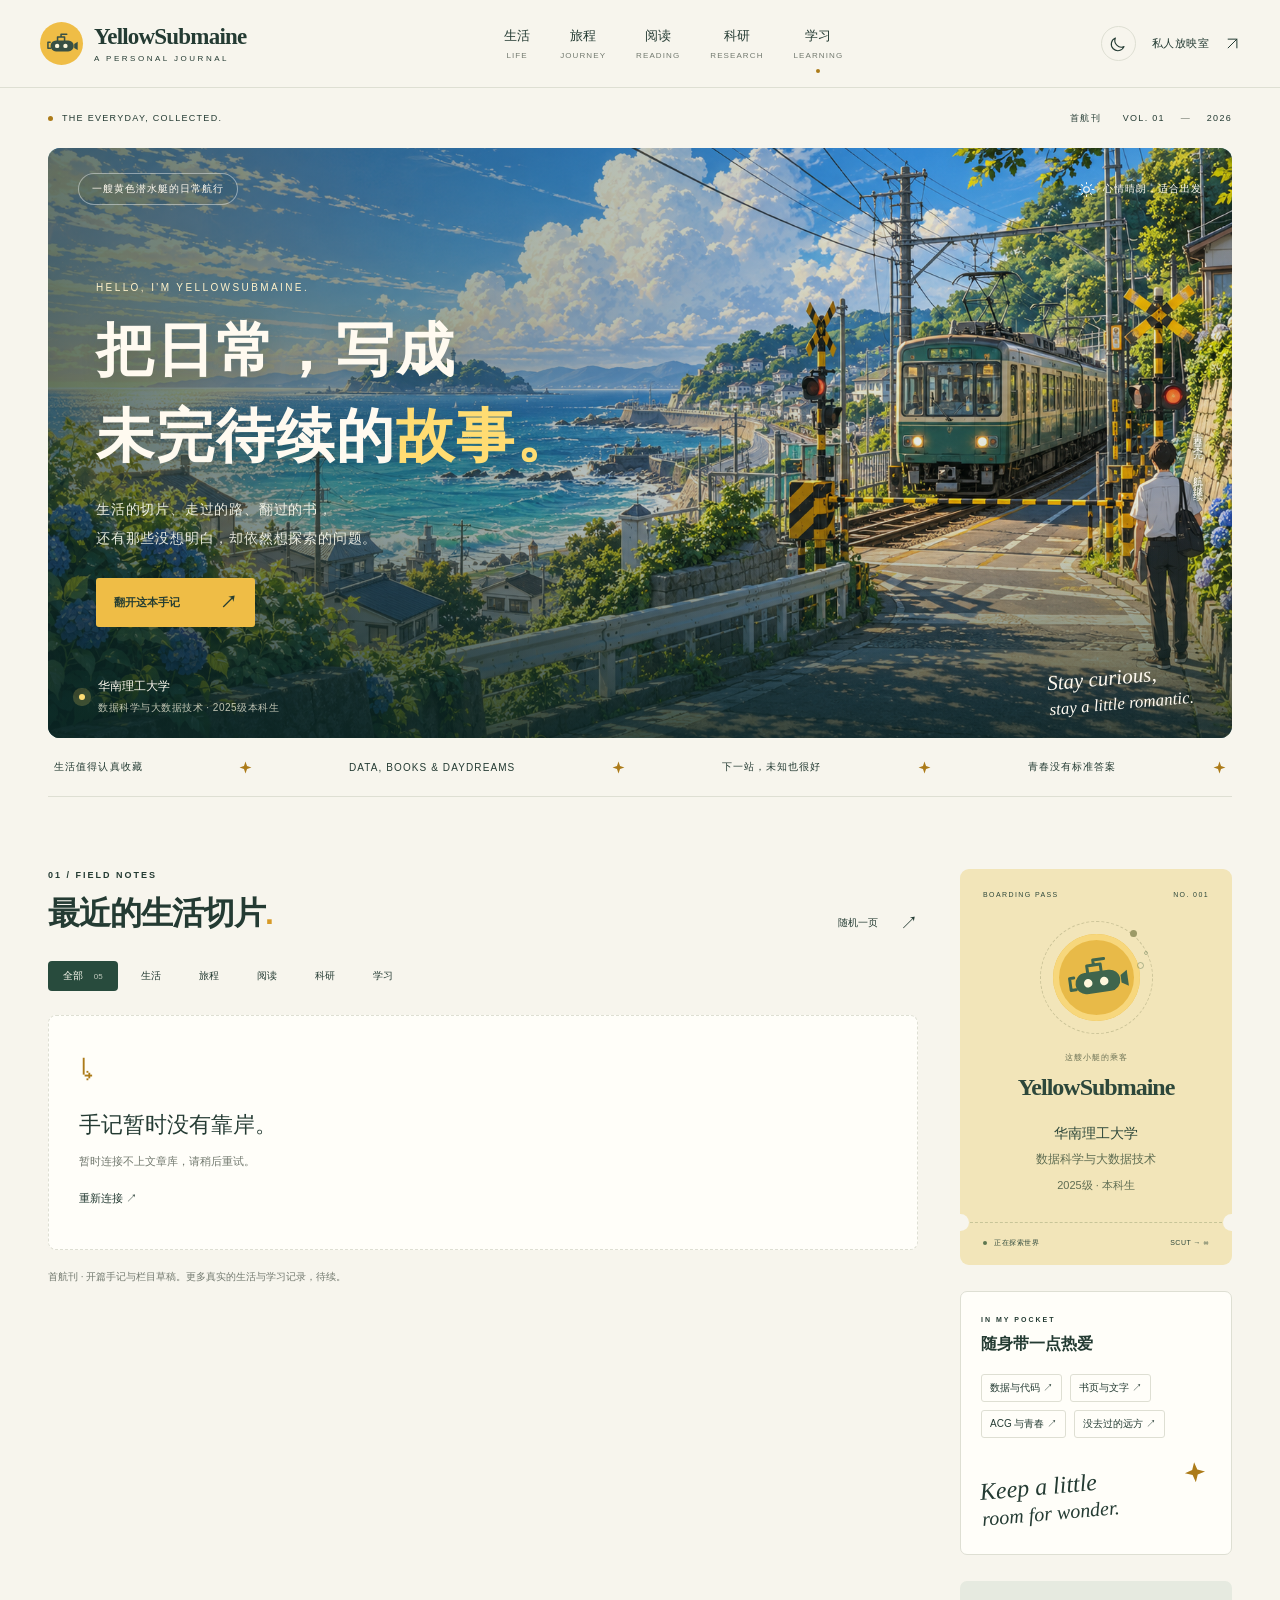
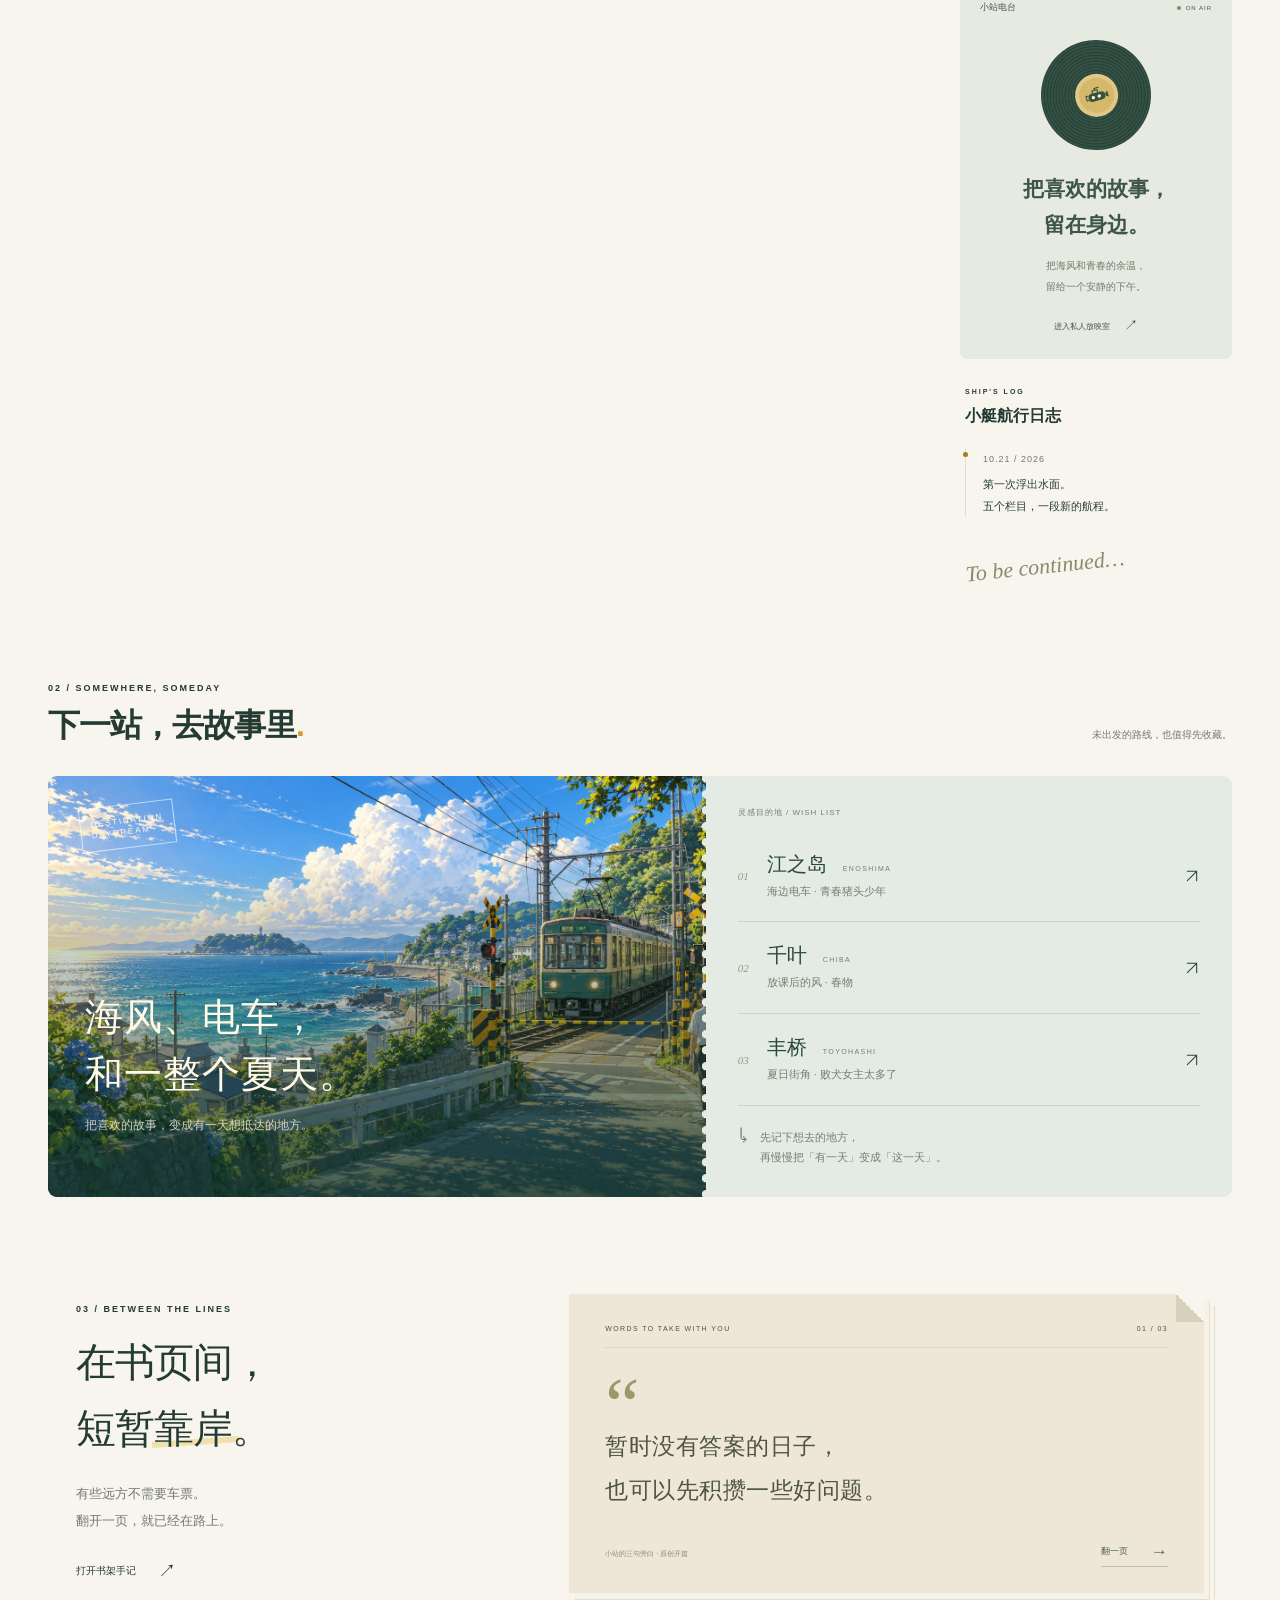
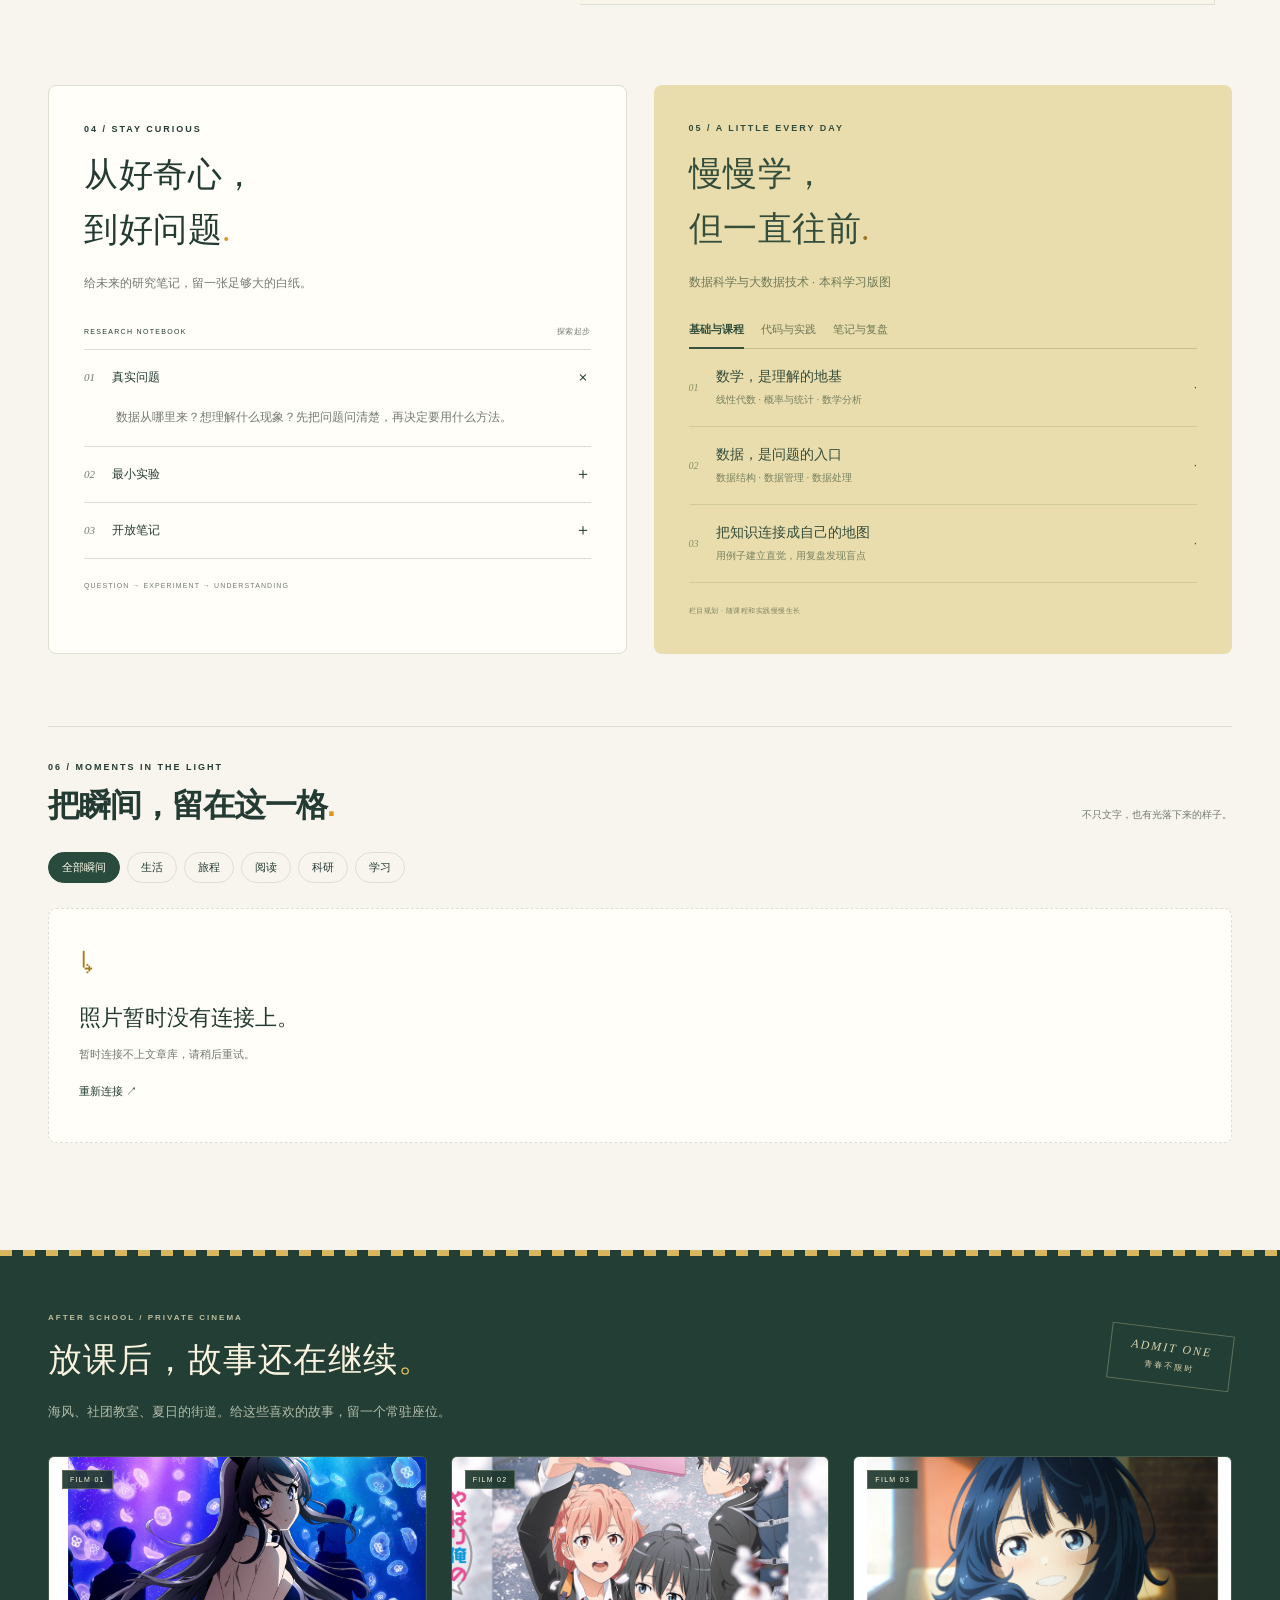
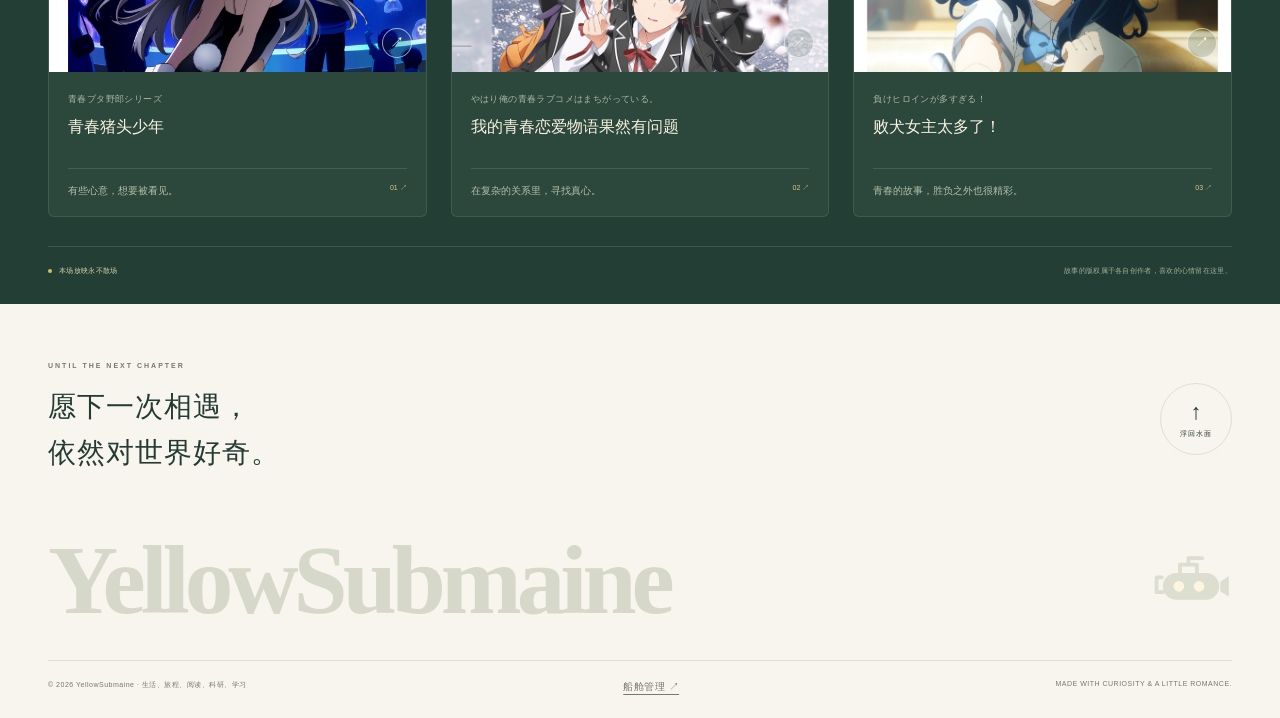
==== index.html @ 57e51c26 "Publish YellowSubmaine personal journal on GitHub Pages" ====
<!doctype html>
<html lang="zh-CN">
<head>
  <meta charset="UTF-8">
  <meta name="viewport" content="width=device-width, initial-scale=1">
  <meta name="theme-color" content="#f7f5ed">
  <meta name="description" content="YellowSubmaine 的个人小站。华南理工大学，数据科学与大数据技术2025级本科生。生活、旅程、阅读、科研、学习，还有青春故事的余温。">
  <title>YellowSubmaine · 生活的切片，未完的航程</title>
  <link rel="icon" href="assets/submarine.svg" type="image/svg+xml">
  <link rel="stylesheet" href="styles.css">
  <link rel="stylesheet" href="cms/front.css">
  <script src="app.js" defer></script>
  <script src="cms/vendor/purify.js" defer></script>
  <script src="cms/front.js" defer></script>
</head>
<body>
  <svg class="svg-sprite" xmlns="http://www.w3.org/2000/svg" aria-hidden="true">
    <symbol id="submarine" viewBox="0 0 80 48"><path d="M14 21h-5v14h6M31 18v-9h16v9M39 9V3h13" fill="none" stroke="currentColor" stroke-width="3.5" stroke-linecap="round" stroke-linejoin="round"/><rect x="15" y="17" width="53" height="25" rx="12.5" fill="currentColor"/><circle cx="30" cy="29.5" r="5" fill="var(--sub-window,#fff7dc)"/><circle cx="49" cy="29.5" r="5" fill="var(--sub-window,#fff7dc)"/><path d="m69 25 8-5v19l-8-5" fill="currentColor"/></symbol>
    <symbol id="arrow" viewBox="0 0 24 24"><path d="M5 19 19 5M5 5h14v14" fill="none" stroke="currentColor" stroke-width="1.6" stroke-linecap="round" stroke-linejoin="round"/></symbol>
    <symbol id="sun" viewBox="0 0 24 24"><circle cx="12" cy="12" r="4" fill="none" stroke="currentColor" stroke-width="1.5"/><path d="M12 2v2m0 16v2M2 12h2m16 0h2M5 5l1.5 1.5m11 11L19 19M5 19l1.5-1.5m11-11L19 5" stroke="currentColor" stroke-width="1.5" stroke-linecap="round"/></symbol>
    <symbol id="moon" viewBox="0 0 24 24"><path d="M20 15.5A8.8 8.8 0 0 1 8.5 4a8.8 8.8 0 1 0 11.5 11.5Z" fill="none" stroke="currentColor" stroke-width="1.5" stroke-linejoin="round"/></symbol>
    <symbol id="spark" viewBox="0 0 24 24"><path d="m12 1 2.8 8.2L23 12l-8.2 2.8L12 23l-2.8-8.2L1 12l8.2-2.8Z" fill="currentColor"/></symbol>
  </svg>
  <a class="skip-link" href="#journal">跳到正文</a>
  <header class="site-header">
    <div class="header-inner">
      <a class="brand" href="#home" aria-label="YellowSubmaine 首页"><span class="brand-mark"><svg><use href="#submarine"/></svg></span><span>YellowSubmaine<small>A PERSONAL JOURNAL</small></span></a>
      <nav class="main-nav" aria-label="主导航" id="main-nav">
        <a href="#journal" data-nav="journal">生活<span>LIFE</span></a>
        <a href="#journey" data-nav="journey">旅程<span>JOURNEY</span></a>
        <a href="#reading" data-nav="reading">阅读<span>READING</span></a>
        <a href="#research" data-nav="research">科研<span>RESEARCH</span></a>
        <a href="#learning" data-nav="learning">学习<span>LEARNING</span></a>
      </nav>
      <div class="header-actions"><button class="icon-button theme-button" aria-label="切换到夜航模式" title="切换日夜模式"><svg class="moon-icon"><use href="#moon"/></svg><svg class="sun-icon"><use href="#sun"/></svg></button><a class="cinema-link" href="#cinema">私人放映室 <svg><use href="#arrow"/></svg></a><button class="menu-button icon-button" aria-label="展开导航" aria-expanded="false" aria-controls="main-nav"><span></span><span></span></button></div>
    </div>
  </header>
  <main id="home">
    <div class="page-shell">
      <div class="issue-line"><span><i></i> THE EVERYDAY, COLLECTED.</span><span>首航刊 <b>VOL. 01</b> <em>—</em> 2026</span></div>
      <section class="hero" aria-labelledby="hero-title">
        <img class="hero-image" src="assets/hero.png" alt="原创青春动画风插画：海边电车、夏日云朵与洒满阳光的铁路道口" fetchpriority="high" width="1536" height="1024">
        <div class="hero-shade"></div>
        <div class="hero-top"><span class="glass-label">一艘黄色潜水艇的日常航行</span><span class="hero-weather"><svg><use href="#sun"/></svg> 心情晴朗，适合出发</span></div>
        <div class="hero-copy"><p class="eyebrow">HELLO, I'M YELLOWSUBMAINE.</p><h1 id="hero-title">把日常，写成<br>未完待续的<span>故事。</span></h1><p class="hero-description">生活的切片、走过的路、翻过的书，<br>还有那些没想明白，却依然想探索的问题。</p><a class="hero-button" href="#journal">翻开这本手记 <span>↗</span></a></div>
        <div class="hero-bottom"><div class="hero-identity"><span class="identity-dot"></span><span>华南理工大学<small>数据科学与大数据技术 · 2025级本科生</small></span></div><div class="hero-signature">Stay curious,<br><span>stay a little romantic.</span></div></div>
        <div class="side-note">青春未完 · 航行继续</div>
      </section>
      <div class="ticker" aria-label="小站关键词"><span>生活值得认真收藏</span><svg><use href="#spark"/></svg><span>DATA, BOOKS & DAYDREAMS</span><svg><use href="#spark"/></svg><span>下一站，未知也很好</span><svg><use href="#spark"/></svg><span>青春没有标准答案</span><svg><use href="#spark"/></svg></div>
      <div class="journal-layout section-space" id="journal">
        <section class="journal-main" aria-labelledby="journal-heading">
          <div class="section-heading"><div><p class="eyebrow">01 / FIELD NOTES</p><h2 id="journal-heading">最近的生活切片<span class="heading-dot">.</span></h2></div><button class="text-button random-page">随机一页 <span>↗</span></button></div>
          <div class="filter-list" role="group" aria-label="按栏目筛选手记"><button class="active" data-filter="all" aria-pressed="true">全部 <span>05</span></button><button data-filter="life" aria-pressed="false">生活</button><button data-filter="journey" aria-pressed="false">旅程</button><button data-filter="reading" aria-pressed="false">阅读</button><button data-filter="research" aria-pressed="false">科研</button><button data-filter="learning" aria-pressed="false">学习</button></div>
          <div class="post-grid" aria-live="polite">
            <article class="post-card post-featured" data-category="life"><button class="post-open" data-article="life" aria-label="阅读：给平凡的一天，留一个特别的角落"><div class="post-art life-art"><img src="assets/hero.png" alt="海边街道的夏日光影" loading="lazy"><span class="art-tag">生活 / LIFE</span><span class="art-note">日常，也可以有电影感。</span><span class="round-arrow">↗</span></div><div class="post-copy"><div class="post-meta"><span class="category-dot life-dot"></span> 小站手记 <span class="meta-right">2026.10.21</span></div><h3>给平凡的一天，<br>留一个特别的角落</h3><p>把没来得及说的话，和不想忘掉的瞬间，一起留在这里。</p><div class="post-bottom"><span>首航日 · 写在开始</span><span>READ STORY ↗</span></div></div></button></article>
            <article class="post-card" data-category="journey"><button class="post-open" data-article="journey" aria-label="阅读：下一站，去故事发生的地方"><div class="post-art travel-art"><img src="assets/ocean.jpg" alt="海浪与天空的旅行灵感图" loading="lazy"><span class="art-tag">旅程 / JOURNEY</span><span class="travel-stamp">SOMEWHERE<br><b>SOMEDAY.</b></span></div><div class="post-copy"><div class="post-meta">目的地灵感<span class="meta-right">未出发</span></div><h3>下一站，<br>去故事发生的地方</h3><p>把屏幕里的海风，先装进未来的路线。</p><div class="post-bottom"><span>江之岛 / 千叶 / 丰桥</span><span>↗</span></div></div></button></article>
            <article class="post-card" data-category="reading"><button class="post-open" data-article="reading" aria-label="阅读：在别人的故事里，看见更大的世界"><div class="post-art book-art"><span class="art-tag">阅读 / READING</span><div class="cover-book book-red"><span>故事<br>的余温</span><small>BETWEEN THE LINES</small></div><div class="cover-book book-cream"><span>世界的<br>另一面</span><small>ONE MORE PAGE</small></div><span class="book-star">✳</span></div><div class="post-copy"><div class="post-meta">书架计划<span class="meta-right">慢慢读</span></div><h3>在别人的故事里，<br>看见更大的世界</h3><p>让文字把时间拉长，也把生活打开一点。</p><div class="post-bottom"><span>小说 / 随笔 / 技术书</span><span>↗</span></div></div></button></article>
            <article class="post-card" data-category="research"><button class="post-open" data-article="research" aria-label="阅读：数据的另一端，是怎样的世界"><div class="post-art research-art"><span class="art-tag">科研 / RESEARCH</span><span class="research-question">What if<span>?</span></span><svg viewBox="0 0 320 120" aria-hidden="true"><g fill="none" stroke="currentColor" stroke-width="1"><path d="m25 75 65-40 72 45 55-55 75 38M25 75l137 5 130-17M90 35l127-10M90 35l72 45"/></g><g fill="currentColor"><circle cx="25" cy="75" r="5"/><circle cx="90" cy="35" r="8"/><circle cx="162" cy="80" r="5"/><circle cx="217" cy="25" r="6"/><circle cx="292" cy="63" r="8"/></g></svg></div><div class="post-copy"><div class="post-meta">探索草稿<span class="meta-right">从问题开始</span></div><h3>数据的另一端，<br>是怎样的世界？</h3><p>先留下一个好问题，再寻找可能的答案。</p><div class="post-bottom"><span>好奇心 / 数据 / 实验</span><span>↗</span></div></div></button></article>
            <article class="post-card" data-category="learning"><button class="post-open" data-article="learning" aria-label="阅读：知识不是孤岛，笔记也不应该是"><div class="post-art study-art"><span class="art-tag">学习 / LEARNING</span><div class="notebook"><span>today's little progress</span><strong>理解，比记住<br>更接近答案。</strong><div class="notebook-line"></div><small>01 &nbsp; ASK &nbsp; → &nbsp; TRY &nbsp; → &nbsp; CONNECT</small></div><span class="pencil"></span></div><div class="post-copy"><div class="post-meta">学习方法草稿<span class="meta-right">一点点积累</span></div><h3>知识不是孤岛，<br>笔记也不应该是</h3><p>用问题连接课程，让每一次复盘都有回声。</p><div class="post-bottom"><span>数据科学 / 本科学习</span><span>↗</span></div></div></button></article>
          </div>
          <div class="cms-feed-controls" hidden><p class="cms-feed-status" role="status"></p><button class="cms-more-button" type="button">再翻几页 <span>↓</span></button></div>
          <p class="editorial-note">首航刊 · 开篇手记与栏目草稿。更多真实的生活与学习记录，待续。</p>
        </section>
        <aside class="journal-sidebar" aria-label="小站侧栏">
          <section class="passenger-card"><div class="card-kicker">BOARDING PASS <span>NO. 001</span></div><div class="avatar-orbit"><span class="orbit-dot"></span><svg><use href="#submarine"/></svg><span class="bubble bubble-one"></span><span class="bubble bubble-two"></span></div><p class="small-label">这艘小艇的乘客</p><h2>YellowSubmaine</h2><div class="passenger-school">华南理工大学<br><span>数据科学与大数据技术</span><small>2025级 · 本科生</small></div><div class="ticket-tear"></div><div class="ticket-footer"><span><i></i> 正在探索世界</span><span>SCUT → ∞</span></div></section>
          <section class="pocket-card"><p class="eyebrow">IN MY POCKET</p><h3>随身带一点热爱</h3><div class="pocket-tags"><a href="#learning">数据与代码 ↗</a><a href="#reading">书页与文字 ↗</a><a href="#cinema">ACG 与青春 ↗</a><a href="#journey">没去过的远方 ↗</a></div><div class="pocket-scribble">Keep a little<br><span>room for wonder.</span><svg><use href="#spark"/></svg></div></section>
          <section class="status-card"><div class="status-title"><span>小站电台</span><span class="live-dot">ON AIR</span></div><div class="record"><div class="record-center"><svg><use href="#submarine"/></svg></div></div><h3>把喜欢的故事，<br>留在身边。</h3><p>把海风和青春的余温，<br>留给一个安静的下午。</p><a href="#cinema" class="text-button">进入私人放映室 <span>↗</span></a></section>
          <section class="update-card"><p class="eyebrow">SHIP'S LOG</p><h3>小艇航行日志</h3><div class="update-item"><span>10.21 / 2026</span><p>第一次浮出水面。<br>五个栏目，一段新的航程。</p></div><p class="handwritten">To be continued…</p></section>
        </aside>
      </div>
      <section id="journey" class="journey-section section-space" aria-labelledby="journey-heading"><div class="section-heading"><div><p class="eyebrow">02 / SOMEWHERE, SOMEDAY</p><h2 id="journey-heading">下一站，去故事里<span class="heading-dot">.</span></h2></div><span class="section-side-note">未出发的路线，也值得先收藏。</span></div><div class="journey-board"><div class="journey-visual"><img src="assets/hero.png" alt="原创海边电车插画，作为未来旅程的灵感" loading="lazy"><div class="journey-overlay"><span class="destination-stamp">DESTINATION<br>DAYDREAM</span><h3>海风、电车，<br>和一整个夏天。</h3><p>把喜欢的故事，变成有一天想抵达的地方。</p></div><span class="postcard-edge"></span></div><div class="destination-list"><p class="small-label">灵感目的地 / WISH LIST</p><button data-article="enoshima"><span class="destination-no">01</span><div><h3>江之岛 <small>ENOSHIMA</small></h3><p>海边电车 · 青春猪头少年</p></div><svg><use href="#arrow"/></svg></button><button data-article="chiba"><span class="destination-no">02</span><div><h3>千叶 <small>CHIBA</small></h3><p>放课后的风 · 春物</p></div><svg><use href="#arrow"/></svg></button><button data-article="toyohashi"><span class="destination-no">03</span><div><h3>丰桥 <small>TOYOHASHI</small></h3><p>夏日街角 · 败犬女主太多了</p></div><svg><use href="#arrow"/></svg></button><div class="route-note"><span>↳</span> 先记下想去的地方，<br>再慢慢把「有一天」变成「这一天」。</div></div></div></section>
      <section id="reading" class="reading-section section-space" aria-labelledby="reading-heading"><div class="reading-intro"><p class="eyebrow">03 / BETWEEN THE LINES</p><h2 id="reading-heading">在书页间，<br>短暂<span>靠岸。</span></h2><p>有些远方不需要车票。<br>翻开一页，就已经在路上。</p><button class="text-button" data-article="reading">打开书架手记 <span>↗</span></button></div><div class="reading-pages"><div class="page-number">WORDS TO TAKE WITH YOU <span id="reading-number">01 / 03</span></div><span class="quote-mark">“</span><blockquote id="reading-quote">暂时没有答案的日子，<br>也可以先积攒一些好问题。</blockquote><div class="reading-page-bottom"><span>小站的三句旁白 · 原创开篇</span><button id="next-page" aria-label="翻到下一句">翻一页 <span>→</span></button></div><span class="paper-fold"></span></div></section>
      <div class="mind-grid section-space"><section id="research" class="research-section" aria-labelledby="research-heading"><p class="eyebrow">04 / STAY CURIOUS</p><h2 id="research-heading">从好奇心，<br>到好问题<span class="heading-dot">.</span></h2><p class="section-description">给未来的研究笔记，留一张足够大的白纸。</p><div class="research-label">RESEARCH NOTEBOOK <span>探索起步</span></div><details open><summary><span>01</span> 真实问题 <b>＋</b></summary><p>数据从哪里来？想理解什么现象？先把问题问清楚，再决定要用什么方法。</p></details><details><summary><span>02</span> 最小实验 <b>＋</b></summary><p>从一个能跑通的基线开始，记下假设、输入、结果与局限，让下一次尝试有迹可循。</p></details><details><summary><span>03</span> 开放笔记 <b>＋</b></summary><p>不只记录得到的答案，也记录没成功的尝试。这里会慢慢长出论文阅读、实验与复现的笔记。</p></details><span class="research-footer">QUESTION → EXPERIMENT → UNDERSTANDING</span></section><section id="learning" class="learning-section" aria-labelledby="learning-heading"><p class="eyebrow">05 / A LITTLE EVERY DAY</p><h2 id="learning-heading">慢慢学，<br>但一直往前<span>.</span></h2><p class="section-description">数据科学与大数据技术 · 本科学习版图</p><div class="study-tabs" role="tablist" aria-label="学习版图分类"><button role="tab" id="tab-foundation" aria-selected="true" aria-controls="study-panel" data-study="foundation" tabindex="0">基础与课程</button><button role="tab" id="tab-practice" aria-selected="false" aria-controls="study-panel" data-study="practice" tabindex="-1">代码与实践</button><button role="tab" id="tab-review" aria-selected="false" aria-controls="study-panel" data-study="review" tabindex="-1">笔记与复盘</button></div><div id="study-panel" role="tabpanel" aria-labelledby="tab-foundation" tabindex="0"><div class="study-row"><span>01</span><div><h3>数学，是理解的地基</h3><p>线性代数 · 概率与统计 · 数学分析</p></div><b aria-hidden="true">·</b></div><div class="study-row"><span>02</span><div><h3>数据，是问题的入口</h3><p>数据结构 · 数据管理 · 数据处理</p></div><b aria-hidden="true">·</b></div><div class="study-row"><span>03</span><div><h3>把知识连接成自己的地图</h3><p>用例子建立直觉，用复盘发现盲点</p></div><b aria-hidden="true">·</b></div></div><p class="study-footnote">栏目规划 · 随课程和实践慢慢生长</p></section></div>
    </div>
    <section id="cinema" class="cinema-section" aria-labelledby="cinema-heading"><div class="page-shell"><div class="section-heading"><div><p class="eyebrow">AFTER SCHOOL / PRIVATE CINEMA</p><h2 id="cinema-heading">放课后，故事还在继续<span>。</span></h2></div><span class="cinema-ticket">ADMIT ONE<br><b>青春不限时</b></span></div><p class="cinema-intro">海风、社团教室、夏日的街道。给这些喜欢的故事，留一个常驻座位。</p><div class="anime-grid"><article class="anime-card"><button data-article="aobuta" class="anime-open"><div class="anime-image aobuta-image"><img src="assets/aobuta.png" alt="《青春猪头少年不会梦到兔女郎学姐》官方视觉图" loading="lazy"><span class="film-number">FILM 01</span><span class="play-circle">↗</span></div><div class="anime-content"><p>青春ブタ野郎シリーズ</p><h3>青春猪头少年</h3><div><span>有些心意，想要被看见。</span><span>01 ↗</span></div></div></button></article><article class="anime-card"><button data-article="oregairu" class="anime-open"><div class="anime-image oregairu-image"><img src="assets/oregairu.png" alt="《我的青春恋爱物语果然有问题。完》官方视觉图" loading="lazy"><span class="film-number">FILM 02</span><span class="play-circle">↗</span></div><div class="anime-content"><p>やはり俺の青春ラブコメはまちがっている。</p><h3>我的青春恋爱物语果然有问题</h3><div><span>在复杂的关系里，寻找真心。</span><span>02 ↗</span></div></div></button></article><article class="anime-card"><button data-article="makeine" class="anime-open"><div class="anime-image makeine-image"><img src="assets/makeine.jpg" alt="《败犬女主太多了！》官方主视觉" loading="lazy"><span class="film-number">FILM 03</span><span class="play-circle">↗</span></div><div class="anime-content"><p>負けヒロインが多すぎる！</p><h3>败犬女主太多了！</h3><div><span>青春的故事，胜负之外也很精彩。</span><span>03 ↗</span></div></div></button></article></div><div class="cinema-bottom"><span><i></i> 本场放映永不散场</span><span>故事的版权属于各自创作者，喜欢的心情留在这里。</span></div></div></section>
    <footer class="site-footer page-shell"><div class="footer-top"><div><p class="eyebrow">UNTIL THE NEXT CHAPTER</p><h2>愿下一次相遇，<br>依然对世界好奇。</h2></div><a href="#home" class="back-top" aria-label="回到顶部">↑<span>浮回水面</span></a></div><div class="footer-wordmark">YellowSubmaine<svg><use href="#submarine"/></svg></div><div class="footer-bottom"><span>© 2026 YellowSubmaine · 生活、旅程、阅读、科研、学习</span><a class="cms-admin-link" href="https://yellowsubmaine-journal.satinymorel.chatgpt.site/admin">船舱管理 ↗</a><span>MADE WITH CURIOSITY & A LITTLE ROMANCE.</span></div></footer>
  </main>
  <dialog id="story-dialog" aria-labelledby="story-title"><div class="dialog-topline"><span id="story-kicker">FIELD NOTE</span><button class="dialog-close icon-button" aria-label="关闭手记">×</button></div><div id="story-image" class="story-cover" hidden></div><div class="story-body"><p class="eyebrow" id="story-label"></p><h2 id="story-title"></h2><div id="story-content"></div><div class="story-end"><svg><use href="#submarine"/></svg><span>这一页暂时写到这里，下一页见。</span></div></div></dialog>
  <div id="toast" role="status" aria-live="polite"></div>
</body>
</html>
---- styles.css ----
@charset "UTF-8";
:root{--paper:#f7f5ed;--surface:#fffef9;--ink:#243b33;--muted:#737a70;--line:#dedfd3;--yellow:#efbd46;--gold:#ac7b19;--soft-yellow:#f2e5b9;--green:#284b3d;--sub-window:#fff7dc;--serif:Georgia,"Noto Serif SC","Songti SC",SimSun,serif;--sans:"Segoe UI","PingFang SC","Microsoft YaHei",sans-serif;color-scheme:light}
*{box-sizing:border-box}html{scroll-behavior:smooth;scroll-padding-top:108px}body{margin:0;background:var(--paper);color:var(--ink);font-family:var(--sans);font-size:14px;-webkit-font-smoothing:antialiased}body.modal-open{overflow:hidden}a{color:inherit;text-decoration:none}button{color:inherit;font:inherit;cursor:pointer}button,a{-webkit-tap-highlight-color:transparent}button{border:0;background:none}button:focus-visible,a:focus-visible,summary:focus-visible,[tabindex]:focus-visible{outline:3px solid #d29523;outline-offset:5px}button:hover,a:hover{touch-action:manipulation}svg{display:inline-block;width:24px;height:24px;flex-shrink:0}img{display:block;width:100%;object-fit:cover}h1,h2,h3,p{margin:0}h1,h2,h3{font-weight:650}h2{font-size:32px;line-height:1.35;letter-spacing:-1px}p{line-height:1.9}.svg-sprite{position:absolute;width:0;height:0;overflow:hidden}.page-shell{max-width:1256px;margin:0 auto;padding:0 36px}.skip-link{position:fixed;left:20px;top:-80px;z-index:100;background:var(--yellow);padding:12px}.skip-link:focus{top:10px}.site-header{height:88px;border-bottom:1px solid var(--line);position:sticky;top:0;background:var(--paper);z-index:30}.header-inner{max-width:1332px;padding:0 40px;margin:auto;height:100%;display:flex;align-items:center;justify-content:space-between;gap:30px}.brand{display:flex;align-items:center;gap:11px;white-space:nowrap;font-family:var(--serif);font-size:23px;font-weight:700;letter-spacing:-.8px}.brand-mark{display:grid;place-items:center;width:43px;height:43px;border-radius:50%;background:var(--yellow);color:#395044}.brand-mark svg{width:35px;height:27px}.brand small{font-family:var(--sans);display:block;font-size:8px;letter-spacing:2.5px;font-weight:500;margin-top:4px}.main-nav{display:flex;gap:30px}.main-nav a{font-size:13px;display:flex;align-items:center;flex-direction:column;gap:6px;position:relative}.main-nav a span{font-size:8px;letter-spacing:1.1px;color:var(--muted)}.main-nav a:after{content:"";position:absolute;bottom:-13px;width:4px;height:4px;border-radius:50%;background:var(--gold);opacity:0;transition:opacity .2s}.main-nav a.active:after,.main-nav a:hover:after{opacity:1}.header-actions{display:flex;align-items:center;gap:16px}.icon-button{display:grid;place-items:center;border:1px solid var(--line);border-radius:50%;width:35px;height:35px;flex-shrink:0}.icon-button svg{width:18px;height:18px}.theme-button .sun-icon{display:none}.cinema-link{display:flex;align-items:center;gap:16px;font-size:11px;letter-spacing:.4px}.cinema-link svg{width:15px;height:15px}.menu-button{display:none}.issue-line{height:60px;display:flex;align-items:center;justify-content:space-between;font-size:9px;letter-spacing:1.3px}.issue-line span:first-child{display:flex;align-items:center;gap:9px}.issue-line i{height:5px;width:5px;border-radius:50%;background:var(--gold)}.issue-line b{font-weight:500;margin-left:18px}.issue-line em{margin:0 12px;color:var(--muted);font-style:normal}.hero{height:590px;position:relative;overflow:hidden;border-radius:12px;background:#388b9b;color:#fffaf0}.hero-image{position:absolute;width:100%;height:100%;object-position:center 48%}.hero-shade{position:absolute;inset:0;background:linear-gradient(90deg,rgba(11,41,39,.64),rgba(9,40,35,.1) 73%),linear-gradient(0deg,rgba(8,32,31,.75),transparent 38%)}.hero-top{position:absolute;inset:25px 30px auto;display:flex;justify-content:space-between;align-items:center;font-size:10px;letter-spacing:1px}.glass-label{padding:8px 13px;border:1px solid #ffffff70;background:#193d391c;border-radius:30px}.hero-weather{display:flex;align-items:center;gap:8px;font-size:10px;text-shadow:0 1px 5px #163c42}.hero-weather svg{width:17px;height:17px}.hero-copy{position:absolute;left:48px;top:132px}.eyebrow{font-size:9px;font-weight:600;letter-spacing:2px;line-height:1.5}.hero-copy .eyebrow{font-weight:400;font-size:10px;letter-spacing:2.4px;color:#fff2ca}.hero h1{font-family:var(--serif);font-weight:600;font-size:58px;line-height:1.48;letter-spacing:2px;margin-top:13px;text-shadow:0 2px 20px #17372a33}.hero h1 span{color:#ffdc72}.hero-description{font-size:12px;margin-top:15px;line-height:2.1;color:#fffff3e0;letter-spacing:.8px}.hero-button{display:inline-flex;align-items:center;gap:40px;background:var(--yellow);color:#263e32;padding:13px 18px;border-radius:3px;font-size:11px;font-weight:600;margin-top:25px;transition:background .2s,transform .2s}.hero-button:hover{background:#ffdc7a;transform:translateY(-3px)}.hero-button span{font-size:17px}.hero-bottom{position:absolute;inset:auto 31px 23px;display:flex;justify-content:space-between;align-items:end}.hero-identity{display:flex;align-items:center;gap:13px;font-size:11px}.identity-dot{width:6px;height:6px;background:#ffdd75;border-radius:50%;box-shadow:0 0 0 6px #fadd6733}.hero-identity small{display:block;color:#fffbe5bc;font-size:9px;margin-top:6px;letter-spacing:.5px}.hero-signature{font-family:var(--serif);font-size:21px;font-style:italic;line-height:1.2;transform:rotate(-5deg);margin-right:8px}.hero-signature span{font-size:17px}.side-note{position:absolute;right:28px;top:47%;writing-mode:vertical-rl;font-size:10px;letter-spacing:5px;text-shadow:0 1px 5px #0c393b}.ticker{display:flex;justify-content:space-between;align-items:center;gap:20px;border-bottom:1px solid var(--line);padding:22px 6px;font-size:10px;letter-spacing:1.1px;overflow:hidden;white-space:nowrap}.ticker svg{color:var(--gold);width:13px;height:13px}.section-space{margin-top:72px;scroll-margin-top:105px}.journal-layout{display:grid;grid-template-columns:minmax(0,1fr) 272px;gap:42px}.section-heading{display:flex;justify-content:space-between;align-items:end;gap:20px}.section-heading h2{margin-top:9px}.heading-dot{color:#d79a27}.text-button{display:flex;align-items:center;gap:22px;padding:0;font-size:10px;white-space:nowrap}.text-button span{font-size:18px}.text-button:hover{color:var(--gold)}.filter-list{display:flex;gap:8px;align-items:center;margin-top:26px;margin-bottom:24px;flex-wrap:wrap}.filter-list button{padding:7px 14px;border-radius:4px;font-size:10px;border:1px solid transparent}.filter-list button.active{background:var(--green);color:#fffdf2}.filter-list button:hover:not(.active){border-color:var(--line)}.filter-list button span{font-size:8px;opacity:.7;margin-left:8px}.post-grid{display:grid;grid-template-columns:repeat(2,minmax(0,1fr));gap:24px}.post-card{min-width:0;border-radius:8px;overflow:hidden;border:1px solid var(--line);background:var(--surface);transition:transform .2s,box-shadow .2s}.post-card[hidden]{display:none}.post-card:hover{transform:translateY(-4px);box-shadow:0 12px 20px #1a3c2910}.post-open{display:block;width:100%;height:100%;padding:0;text-align:left}.post-art{height:210px;position:relative;overflow:hidden}.post-art img{width:100%;height:100%;transition:transform .5s}.post-card:hover .post-art img{transform:scale(1.04)}.art-tag{position:absolute;top:15px;left:16px;background:#fffbeeef;color:#31483c;font-size:8px;letter-spacing:1px;padding:5px 8px;border-radius:2px}.post-copy{padding:20px}.post-meta{font-size:8px;color:var(--muted);letter-spacing:.3px;display:flex;align-items:center;gap:6px}.meta-right{margin-left:auto;font-size:8px}.category-dot{width:5px;height:5px;border-radius:50%;background:var(--gold)}.post-copy h3{font-size:19px;line-height:1.65;margin-top:11px;letter-spacing:.2px;font-family:var(--serif)}.post-copy p{font-size:10px;color:var(--muted);margin-top:8px;line-height:1.9}.post-bottom{display:flex;justify-content:space-between;gap:10px;border-top:1px solid var(--line);padding-top:14px;margin-top:20px;font-size:8px;color:var(--muted)}.post-bottom span:last-child{color:var(--ink)}.post-featured{grid-column:span 2}.post-featured .post-open{display:grid;grid-template-columns:1.1fr 1fr}.post-featured .post-art{height:100%;min-height:295px}.post-featured .post-copy{padding:27px 24px}.post-featured h3{font-size:22px;margin-top:20px}.post-featured p{margin-top:12px}.post-featured .post-bottom{margin-top:22px}.life-art img{object-position:70% center}.art-note{position:absolute;left:20px;bottom:23px;font-size:12px;letter-spacing:1px;color:#fff;z-index:2}.life-art:after{content:"";position:absolute;inset:40% 0 0;background:linear-gradient(transparent,#15332a88)}.round-arrow{display:grid;place-items:center;width:27px;height:27px;border:1px solid #fff8;border-radius:50%;color:#fff;position:absolute;bottom:20px;right:18px;z-index:2}.travel-art img{object-position:center 47%}.travel-art:after{content:"";position:absolute;inset:0;background:#1b515521}.travel-stamp{position:absolute;bottom:17px;left:20px;z-index:1;color:#fff7df;font-size:16px;font-family:var(--serif);line-height:1.1;text-shadow:0 1px 8px #22463b70}.travel-stamp b{font-size:31px;font-weight:400}.book-art{background:#ded8ca;display:flex;justify-content:center;align-items:end;padding-top:48px;gap:1px}.cover-book{height:151px;width:98px;padding:16px 13px;box-shadow:-6px 8px 14px #3e33222b;border-left:5px solid #0002;position:relative}.cover-book span{font-family:var(--serif);font-size:21px;line-height:1.5;letter-spacing:2px}.cover-book small{font-size:5px;letter-spacing:1px;position:absolute;bottom:13px;left:14px}.book-red{background:#945443;color:#fff3d3;transform:rotate(-12deg) translate(1px,7px);z-index:2}.book-cream{background:#e8e6c5;color:#365448;transform:rotate(12deg) translate(-1px,12px)}.book-star{font-size:43px;color:#b27b45;position:absolute;right:17px;top:46px}.research-art{background:#c5d6ce;color:#3d6656;padding:50px 20px 0}.research-question{font-size:45px;font-family:var(--serif);font-style:italic;letter-spacing:-2px}.research-question span{color:#ad6b3b}.research-art>svg{width:100%;height:93px;opacity:.65}.study-art{background:#ead6a8;padding:54px 26px 0}.notebook{width:95%;height:185px;background:#fbf6e9;padding:16px 16px 0;transform:rotate(-5deg);box-shadow:2px 6px 8px #74573115;background-image:repeating-linear-gradient(transparent,transparent 22px,#34584612 22px,#34584612 23px)}.notebook>span{font-size:8px;font-family:var(--serif);font-style:italic;color:#8e8f79}.notebook strong{display:block;font-family:var(--serif);font-size:19px;line-height:1.9;margin-top:7px}.notebook small{display:block;font-size:6px;margin-top:12px;letter-spacing:.3px}.pencil{position:absolute;right:24px;bottom:-7px;width:8px;height:124px;transform:rotate(19deg);background:#aa6541;border-left:2px solid #ca895d;border-right:1px solid #855033}.pencil:before{content:"";position:absolute;top:-15px;left:-1px;border:4px solid transparent;border-bottom:13px solid #d0ae7e}.editorial-note{font-size:8px;line-height:1.8;color:var(--muted);margin-top:18px}.journal-sidebar{padding-top:0}.passenger-card{background:var(--soft-yellow);padding:22px 23px 17px;text-align:center;position:relative;border-radius:9px;overflow:hidden;color:#2d473a}.card-kicker{display:flex;justify-content:space-between;font-size:7px;letter-spacing:1.4px}.avatar-orbit{height:113px;width:113px;border:1px dashed #8e8e6360;border-radius:50%;margin:23px auto 16px;position:relative;display:grid;place-items:center}.avatar-orbit:before{content:"";position:absolute;width:87px;height:87px;border-radius:50%;background:#e8ba48;box-shadow:inset 0 0 0 6px #f7d77c}.avatar-orbit>svg{width:68px;height:45px;position:relative;color:#3f654d;transform:rotate(-8deg)}.orbit-dot{position:absolute;top:8px;right:15px;width:7px;height:7px;background:#9c9a67;border-radius:50%}.bubble{position:absolute;border:1px solid #6c825a80;width:7px;height:7px;right:8px;top:40px;border-radius:50%}.bubble-two{width:4px;height:4px;right:4px;top:29px}.small-label{font-size:9px;letter-spacing:1px;color:var(--muted)}.passenger-card .small-label{color:#6d7356;font-size:8px}.passenger-card h2{font-size:24px;letter-spacing:-1px;font-family:var(--serif);margin-top:6px}.passenger-school{margin-top:17px;font-size:12px;line-height:1.8}.passenger-school span{font-size:10px;color:#5f6d52}.passenger-school small{display:block;font-size:9px;margin-top:5px;color:#5f6d52}.ticket-tear{height:1px;border-top:1px dashed #74835455;margin:26px -23px 15px;position:relative}.ticket-tear:before,.ticket-tear:after{content:"";width:17px;height:17px;background:var(--paper);border-radius:50%;position:absolute;top:-9px;left:-8px}.ticket-tear:after{left:auto;right:-8px}.ticket-footer{font-size:7px;display:flex;justify-content:space-between;gap:9px;align-items:center;letter-spacing:.5px}.ticket-footer span:first-child{display:flex;gap:7px;align-items:center}.ticket-footer i{width:4px;height:4px;border-radius:50%;background:#5e7750}.pocket-card{margin-top:26px;border:1px solid var(--line);border-radius:7px;padding:23px 20px;background:var(--surface)}.pocket-card .eyebrow{font-size:7px}.pocket-card h3{font-size:16px;margin-top:9px;font-family:var(--serif)}.pocket-tags{display:flex;flex-wrap:wrap;gap:8px;margin-top:19px}.pocket-tags a{font-size:8px;border:1px solid var(--line);border-radius:3px;padding:6px 8px;transition:background .2s}.pocket-tags a:hover{background:var(--soft-yellow)}.pocket-scribble{font-size:24px;line-height:1.1;font-style:italic;font-family:var(--serif);transform:rotate(-5deg);margin-top:31px;position:relative;padding-bottom:9px}.pocket-scribble span{font-size:20px}.pocket-scribble svg{position:absolute;color:var(--gold);width:22px;height:22px;top:1px;right:3px}.status-card{margin-top:26px;background:#e6eae0;padding:20px;border-radius:7px;color:#3e5646;text-align:center}.status-title{display:flex;justify-content:space-between;align-items:center;font-size:9px}.live-dot{font-size:6px;letter-spacing:1px;display:flex;align-items:center;gap:5px}.live-dot:before{content:"";width:4px;height:4px;border-radius:50%;background:#768f60}.record{width:110px;height:110px;border-radius:50%;margin:26px auto 22px;background:repeating-radial-gradient(circle,#294539 0,#294539 1px,#365247 2px,#365247 3px);display:grid;place-items:center;transform:rotate(-15deg)}.record-center{width:43px;height:43px;background:#d6b86d;border:4px solid #e1c887;border-radius:50%;display:grid;place-items:center}.record-center svg{width:26px;height:20px;color:#395240}.status-card h3{font-family:var(--serif);font-size:21px;line-height:1.7}.status-card p{font-size:8px;color:#6f7c6b;line-height:2.1;margin-top:12px}.status-card>a{margin:20px auto 4px;font-size:8px;justify-content:center;gap:14px}.status-card>a span{font-size:14px}.update-card{padding:28px 5px}.update-card .eyebrow{font-size:7px}.update-card h3{font-family:var(--serif);font-size:16px;margin-top:8px}.update-item{padding-left:17px;border-left:1px solid var(--line);margin-top:22px;position:relative}.update-item:before{content:"";position:absolute;top:3px;left:-3px;background:var(--gold);width:5px;height:5px;border-radius:50%}.update-item>span{font-size:7px;color:var(--muted);letter-spacing:1px}.update-item p{font-size:9px;line-height:2;margin-top:8px}.handwritten{font-size:22px;font-family:var(--serif);font-style:italic;color:#8b8a6d;margin-top:23px;transform:rotate(-6deg)}.section-side-note{font-size:10px;color:var(--muted);padding-bottom:5px}.journey-board{margin-top:29px;display:grid;grid-template-columns:1.25fr 1fr;background:#e4ebe4;border-radius:9px;overflow:hidden;color:#29473a}.journey-visual{position:relative;min-height:395px;overflow:hidden}.journey-visual>img{height:100%;position:absolute;object-position:48% 50%}.journey-visual:after{content:"";position:absolute;inset:0;background:linear-gradient(0deg,#10362fcc,transparent 80%)}.journey-overlay{position:relative;z-index:1;padding:35px 37px;min-height:395px;display:flex;flex-direction:column;justify-content:end;color:#fff9e7}.destination-stamp{position:absolute;top:28px;left:32px;font-size:8px;letter-spacing:1.8px;line-height:1.4;border:1px solid #fff9;padding:10px;transform:rotate(-7deg)}.journey-overlay h3{font-size:38px;font-family:var(--serif);font-weight:500;line-height:1.5;letter-spacing:1px}.journey-overlay p{font-size:10px;margin-top:11px;color:#fff9e7c9}.postcard-edge{position:absolute;right:-6px;top:0;bottom:0;width:12px;z-index:2;background:radial-gradient(circle at center,#e4ebe4 4px,transparent 4.5px) center/12px 16px repeat-y}.destination-list{padding:29px 32px}.destination-list>.small-label{font-size:8px;margin-bottom:10px;color:#71816f}.destination-list>button{display:flex;align-items:center;gap:18px;padding:20px 0;border-bottom:1px solid #a8baaa70;width:100%;text-align:left;transition:padding .2s}.destination-list>button:hover{padding-left:6px}.destination-no{font-size:11px;font-family:var(--serif);font-style:italic;color:#8b9c80}.destination-list h3{font-size:20px;font-family:var(--serif);font-weight:500}.destination-list h3 small{font-family:var(--sans);font-size:7px;letter-spacing:1.4px;margin-left:11px;font-weight:400;color:#6f8270}.destination-list p:not(.small-label){font-size:9px;color:#6f8270;margin-top:3px}.destination-list>button>svg{margin-left:auto;width:16px;height:16px}.route-note{margin-top:22px;display:flex;align-items:start;gap:12px;font-size:9px;line-height:1.8;color:#6f8270}.route-note>span{font-size:20px;line-height:1}.reading-section{display:grid;grid-template-columns:.8fr 1.2fr;gap:70px;align-items:center;padding:25px 28px 20px}.reading-intro h2{font-family:var(--serif);font-size:40px;line-height:1.65;font-weight:500;margin-top:13px}.reading-intro h2 span{position:relative}.reading-intro h2 span:after{content:"";height:6px;width:87px;background:#e7c45d70;position:absolute;bottom:6px;left:-2px;z-index:-1;transform:rotate(-4deg)}.reading-intro>p:not(.eyebrow){font-size:11px;color:var(--muted);margin-top:18px;line-height:2.1}.reading-intro>.text-button{margin-top:25px}.reading-pages{background:#eee6d6;box-shadow:5px 6px 0 #f7f2e8,6px 7px 0 var(--line),10px 11px 0 #f9f4ea,11px 12px 0 var(--line);padding:31px 36px 26px;position:relative;min-height:295px;display:flex;flex-direction:column;color:#4e5546}.page-number{font-size:7px;letter-spacing:1.4px;display:flex;justify-content:space-between;gap:10px;padding-bottom:15px;border-bottom:1px solid #b9b69b66}.quote-mark{font-family:var(--serif);font-size:77px;height:59px;color:#9d976c;line-height:1;margin-top:18px}.reading-pages blockquote{font-size:23px;font-family:var(--serif);line-height:1.9;margin:0 0 29px;font-weight:500;letter-spacing:.5px;min-height:88px}.reading-page-bottom{display:flex;justify-content:space-between;align-items:center;font-size:7px;color:#8c8d76;margin-top:auto;gap:15px}.reading-page-bottom>button{font-size:9px;display:flex;align-items:center;gap:23px;border-bottom:1px solid #92987e77;padding:0 0 4px;color:#4d6250;white-space:nowrap}.reading-page-bottom>button>span{font-size:17px}.paper-fold{position:absolute;top:0;right:0;width:28px;height:28px;background:linear-gradient(45deg,#d7d0ba 50%,var(--paper) 50%)}.mind-grid{display:grid;grid-template-columns:1fr 1fr;gap:27px}.research-section,.learning-section{border-radius:8px;padding:37px 35px;scroll-margin-top:112px}.research-section{border:1px solid var(--line);background:var(--surface)}.mind-grid h2{font-family:var(--serif);font-size:34px;line-height:1.6;letter-spacing:.5px;margin-top:12px;font-weight:500}.section-description{font-size:10px;color:var(--muted);margin-top:15px}.research-label{display:flex;justify-content:space-between;align-items:center;font-size:7px;letter-spacing:1.3px;margin-top:31px;padding-bottom:12px;border-bottom:1px solid var(--line);gap:10px}.research-label>span{font-size:8px;letter-spacing:.5px;color:var(--muted)}details{border-bottom:1px solid var(--line)}summary{list-style:none;padding:17px 0;cursor:pointer;font-size:12px;display:flex;gap:17px;align-items:center}summary::-webkit-details-marker{display:none}summary>span{font-family:var(--serif);font-size:11px;font-style:italic;color:var(--muted)}summary>b{margin-left:auto;font-weight:400;font-size:16px;transition:transform .2s}details[open] summary>b{transform:rotate(45deg)}details>p{font-size:10px;color:var(--muted);line-height:2;padding:0 24px 17px 32px}.research-footer{font-size:7px;letter-spacing:1.1px;color:var(--muted);display:block;margin-top:23px}.learning-section{background:#e9ddad;color:#354d3b}.learning-section h2>span{color:#9e7a26}.learning-section .section-description{color:#6f7857}.study-tabs{display:flex;gap:17px;margin-top:28px;border-bottom:1px solid #88936460}.study-tabs>button{font-size:9px;padding:0 0 11px;position:relative;color:#6e7855}.study-tabs>button[aria-selected="true"]{color:#304d3a;font-weight:600}.study-tabs>button[aria-selected="true"]:after{content:"";position:absolute;bottom:-1px;height:2px;background:#38543c;left:0;right:0}.study-row{display:flex;align-items:center;gap:17px;padding:19px 0;border-bottom:1px solid #88936440}.study-row>span{font-size:10px;font-family:var(--serif);font-style:italic;color:#889069}.study-row h3{font-size:12px;font-weight:500}.study-row p{font-size:8px;color:#78815f;margin-top:6px;line-height:1.5}.study-row>b{font-size:12px;font-weight:400;margin-left:auto}.study-footnote{font-size:7px;color:#7c815e;letter-spacing:.5px;margin-top:21px}.cinema-section{margin-top:83px;background:#233e34;color:#f8f2df;padding:62px 0 28px;position:relative;scroll-margin-top:88px}.cinema-section:before{content:"";position:absolute;top:0;left:0;right:0;height:6px;background:repeating-linear-gradient(90deg,#d8b65d 0 12px,transparent 12px 23px)}.cinema-section .eyebrow{color:#bcbe9e;font-size:8px}.cinema-section h2{font-family:var(--serif);font-size:34px;line-height:1.5;letter-spacing:1px;font-weight:500;margin-top:10px}.cinema-section h2 span{color:#e6c260}.cinema-ticket{font-family:var(--serif);font-style:italic;border:1px solid #c8c7a460;padding:10px 20px;transform:rotate(7deg);font-size:12px;text-align:center;line-height:1.4;letter-spacing:2px;position:relative;color:#d9d5af}.cinema-ticket b{font:8px var(--sans);letter-spacing:2px;font-weight:400}.cinema-intro{font-size:11px;color:#b1bdab;margin-top:15px}.anime-grid{display:grid;grid-template-columns:repeat(3,minmax(0,1fr));gap:24px;margin-top:31px}.anime-card{background:#2c483c;border:1px solid #bdc19d26;border-radius:6px;overflow:hidden;transition:transform .25s}.anime-card:hover{transform:translateY(-5px)}.anime-open{padding:0;display:block;width:100%;text-align:left}.anime-image{height:215px;position:relative;overflow:hidden}.anime-image>img{height:100%;transition:transform .6s}.anime-card:hover img{transform:scale(1.045)}.aobuta-image>img{object-position:right center;width:190%;max-width:none;margin-left:-90%}.oregairu-image>img{width:150%;max-width:none;margin-left:-25%;object-position:center}.makeine-image>img{object-position:center 24%}.film-number{position:absolute;top:13px;left:13px;background:#1b352be6;color:#fffbdf;border:1px solid #ede3b53d;font-size:7px;letter-spacing:1.3px;padding:5px 7px}.play-circle{width:30px;height:30px;border-radius:50%;position:absolute;right:14px;bottom:14px;display:grid;place-items:center;border:1px solid #fff9;color:white;background:#153d332b}.anime-content{padding:21px 19px 18px}.anime-content>p{font-size:7px;letter-spacing:.4px;color:#a7b9a4;line-height:1.5;min-height:11px}.anime-content h3{font-size:16px;font-family:var(--serif);line-height:1.7;margin-top:7px;font-weight:500;min-height:55px}.anime-content>div{display:flex;justify-content:space-between;gap:8px;border-top:1px solid #99ac8d3a;padding-top:14px;font-size:8px;color:#b3c0a8;line-height:1.5}.anime-content>div>span:last-child{color:#e0c880;white-space:nowrap;font-size:7px}.cinema-bottom{display:flex;justify-content:space-between;align-items:center;gap:20px;margin-top:29px;border-top:1px solid #9aac8d3b;padding-top:19px;font-size:7px;letter-spacing:.3px;color:#a1b197}.cinema-bottom>span:first-child{display:flex;align-items:center;gap:7px;color:#d5d4ac}.cinema-bottom i{width:4px;height:4px;background:#d5bd64;border-radius:50%}.site-footer{padding-top:57px}.footer-top{display:flex;justify-content:space-between;align-items:center}.footer-top .eyebrow{color:var(--muted);font-size:7px}.footer-top h2{font-size:28px;font-family:var(--serif);line-height:1.65;margin-top:12px;letter-spacing:1px;font-weight:500}.back-top{display:flex;flex-direction:column;align-items:center;justify-content:center;width:72px;height:72px;border:1px solid var(--line);border-radius:50%;font-size:22px;transition:background .2s}.back-top span{font-size:7px;letter-spacing:1px;margin-top:4px}.back-top:hover{background:var(--soft-yellow)}.footer-wordmark{font-size:clamp(38px,7.6vw,108px);font-family:var(--serif);font-weight:600;letter-spacing:-5px;color:#d6d9c9;display:flex;justify-content:space-between;align-items:center;margin-top:36px;line-height:1.4}.footer-wordmark>svg{width:85px;height:65px;margin-left:12px;opacity:.8}.footer-bottom{display:flex;justify-content:space-between;gap:20px;font-size:7px;letter-spacing:.5px;border-top:1px solid var(--line);margin-top:12px;padding:19px 0 24px;color:var(--muted)}dialog{border:1px solid var(--line);padding:0;max-height:90dvh;width:min(720px,calc(100% - 32px));border-radius:10px;background:var(--paper);color:var(--ink);box-shadow:0 25px 100px #0a1d2580;overflow:auto}dialog::backdrop{background:#0d2a26b8;backdrop-filter:blur(5px)}.dialog-topline{display:flex;align-items:center;justify-content:space-between;padding:15px 23px;position:sticky;top:0;z-index:3;background:var(--paper);border-bottom:1px solid var(--line);font-size:8px;letter-spacing:1.7px}.dialog-close{font-size:24px;line-height:1}.story-cover{height:230px;background-size:cover;background-position:center}.story-body{padding:35px 45px}.story-body>.eyebrow{color:var(--gold)}.story-body h2{font-family:var(--serif);font-size:32px;line-height:1.6;margin:12px 0 24px;font-weight:500}.story-body h3{font-size:15px;margin:25px 0 10px;font-weight:600}.story-body p{font-size:13px;line-height:2.2;margin:15px 0;color:var(--muted)}.story-body a{color:var(--gold);text-decoration:underline;text-underline-offset:4px}.story-body ul{padding-left:20px;font-size:13px;line-height:2.2;color:var(--muted)}.story-end{border-top:1px solid var(--line);margin-top:33px;padding-top:20px;display:flex;align-items:center;gap:12px;color:var(--muted);font-size:9px}.story-end svg{width:34px;height:24px;color:var(--gold)}#toast{position:fixed;bottom:25px;left:50%;transform:translateX(-50%);background:var(--green);color:var(--paper);padding:12px 20px;border-radius:5px;font-size:11px;z-index:100;opacity:0;pointer-events:none;transition:opacity .2s}#toast.visible{opacity:1}
[data-theme="dark"]{--paper:#182c27;--surface:#20372f;--ink:#e4e8d5;--muted:#a1afa0;--line:#3c5146;--soft-yellow:#cfc191;--yellow:#e3bc59;--gold:#e6be63;--green:#304f3f;color-scheme:dark}[data-theme="dark"] .theme-button .sun-icon{display:block}[data-theme="dark"] .theme-button .moon-icon{display:none}[data-theme="dark"] .filter-list button.active{background:#e5c36c;color:#263f32}[data-theme="dark"] .footer-wordmark{color:#385044}[data-theme="dark"] .art-tag{color:#344d3c}[data-theme="dark"] .pocket-tags a:hover{color:#233e34}[data-theme="dark"] .back-top:hover{color:#233e34}[data-theme="dark"] .cinema-section{background:#12251f}[data-theme="dark"] .reading-pages{box-shadow:5px 6px 0 #263c30,6px 7px 0 #4f614b,10px 11px 0 #263c30,11px 12px 0 #4f614b}[data-theme="dark"] .learning-section .eyebrow{color:#354d3b}[data-theme="dark"] .book-art{color:#354d3b}[data-theme="dark"] .study-art{color:#354d3b}
@media(min-width:1500px){.hero{height:640px}.hero-copy{top:150px}.hero h1{font-size:62px}}
@media(max-width:1120px){.header-inner{padding:0 26px;gap:20px}.main-nav{gap:22px}.brand{font-size:20px}.brand-mark{width:37px;height:37px}.brand-mark svg{width:31px}.header-actions{gap:10px}.cinema-link{gap:8px;font-size:10px}.page-shell{padding:0 28px}.journal-layout{gap:27px;grid-template-columns:minmax(0,1fr) 244px}.section-heading h2{font-size:28px}.post-featured .post-open{grid-template-columns:1fr 1fr}.post-featured .post-copy{padding:22px 18px}.post-featured h3{font-size:20px}.post-copy{padding:18px}.post-copy h3{font-size:18px}.post-art{height:190px}.passenger-card{padding:20px}.passenger-card h2{font-size:23px}.pocket-card{padding:21px 18px}.journey-overlay{padding:30px}.journey-overlay h3{font-size:34px}.destination-list{padding:26px}.reading-section{gap:42px;padding:15px 14px}.reading-pages{padding:26px}.reading-pages blockquote{font-size:21px}.anime-grid{gap:18px}.anime-image{height:190px}.anime-content h3{font-size:14px}.mind-grid>section{padding:30px 26px}.study-tabs{gap:14px}.footer-wordmark{letter-spacing:-4px}}
@media(max-width:900px){.site-header{height:76px}.main-nav{gap:17px}.main-nav a{font-size:12px}.main-nav a span{font-size:7px}.brand{font-size:18px}.brand small{font-size:6px;letter-spacing:2px}.brand-mark{width:34px;height:34px}.cinema-link{font-size:0;gap:0}.cinema-link svg{width:20px;height:20px}.hero{height:560px}.hero-copy{left:35px;top:132px}.hero h1{font-size:51px}.hero-top{inset:22px 24px auto}.hero-bottom{inset:auto 26px 25px}.hero-signature{font-size:18px}.hero-signature span{font-size:15px}.ticker{font-size:8px;gap:15px}.ticker span:last-of-type{display:none}.ticker>svg:last-child{display:none}.journal-layout{grid-template-columns:minmax(0,1fr) 215px;gap:22px}.section-heading h2{font-size:24px}.post-featured .post-open{display:block}.post-featured .post-art{height:230px;min-height:0}.post-featured .post-copy{padding:22px}.post-featured h3 br{display:none}.post-featured h3{font-size:21px;margin-top:12px}.post-copy{padding:17px}.post-copy h3{font-size:16px}.post-art{height:170px}.post-grid{gap:18px}.post-meta{font-size:7px}.post-meta .meta-right{font-size:6px}.post-copy p{font-size:9px}.post-bottom{font-size:7px;margin-top:16px}.post-featured .post-bottom{margin-top:15px}.passenger-card{padding:18px 16px}.passenger-card h2{font-size:20px}.ticket-footer{font-size:6px}.avatar-orbit{margin-top:20px}.pocket-card{padding:20px 16px}.pocket-scribble{font-size:22px}.pocket-scribble span{font-size:17px}.status-card{padding:19px 16px}.status-card h3{font-size:19px}.book-art{gap:0}.cover-book{width:75px;height:130px;padding:15px 8px}.cover-book span{font-size:16px}.cover-book small{left:9px;font-size:4px}.book-star{font-size:30px;right:10px;top:44px}.study-art{padding:48px 15px 0}.notebook{padding:13px 12px}.notebook strong{font-size:15px}.notebook>span{font-size:7px}.notebook small{font-size:4px}.research-question{font-size:34px}.research-art{padding:55px 15px 0}.journey-board{grid-template-columns:1fr 1fr}.journey-overlay{min-height:370px;padding:25px}.journey-overlay h3{font-size:29px}.journey-overlay p{font-size:9px}.destination-list{padding:24px}.destination-list>button{gap:12px;padding:19px 0}.destination-list h3{font-size:18px}.destination-list h3 small{font-size:6px;margin-left:7px}.destination-list p:not(.small-label){font-size:8px}.route-note{font-size:8px}.section-side-note{font-size:8px}.reading-intro h2{font-size:34px}.reading-intro>p:not(.eyebrow){font-size:10px}.reading-pages{padding:23px}.reading-pages blockquote{font-size:18px;line-height:2;min-height:75px}.reading-page-bottom{font-size:6px}.page-number{font-size:6px;letter-spacing:1px}.mind-grid{gap:20px}.mind-grid h2{font-size:29px}.mind-grid>section{padding:28px 23px}.section-description{font-size:9px}.study-tabs{gap:11px}.study-tabs>button{font-size:8px}.study-row{gap:13px}.study-row h3{font-size:11px}.study-row p{font-size:7px}.anime-grid{gap:15px}.anime-image{height:170px}.anime-content{padding:17px 14px}.anime-content h3{font-size:13px;min-height:48px}.anime-content>p{font-size:6px;letter-spacing:0;min-height:18px}.anime-content>div{font-size:6px}.cinema-section h2{font-size:29px}.cinema-ticket{font-size:10px;padding:9px 14px}.cinema-intro{font-size:9px}.postcard-edge{display:none}.footer-wordmark>svg{width:65px}}
@media(max-width:700px){html{scroll-padding-top:90px}.page-shell{padding:0 20px}.header-inner{padding:0 20px;gap:12px}.site-header{height:70px}.brand{font-size:21px;gap:9px}.brand small{font-size:6px;letter-spacing:2.2px}.brand-mark{width:37px;height:37px}.header-actions{gap:10px}.header-actions>.cinema-link{display:none}.icon-button{height:33px;width:33px}.menu-button{display:flex;flex-direction:column;justify-content:center;gap:5px}.menu-button span{display:block;width:12px;height:1px;background:var(--ink);transition:transform .2s}.menu-button[aria-expanded="true"] span:first-child{transform:translateY(3px) rotate(45deg)}.menu-button[aria-expanded="true"] span:last-child{transform:translateY(-3px) rotate(-45deg)}.main-nav{display:none;position:absolute;top:69px;left:0;right:0;background:var(--paper);padding:22px 24px 25px;border-bottom:1px solid var(--line);justify-content:space-between;gap:8px}.main-nav.open{display:flex}.main-nav a{font-size:12px}.main-nav a span{font-size:6px}.main-nav a:after{bottom:-10px}.issue-line{height:49px;font-size:7px;letter-spacing:.8px}.issue-line b{margin-left:9px}.issue-line em{margin:0 7px}.issue-line i{width:4px;height:4px}.hero{height:590px;border-radius:8px}.hero-image{object-position:61% center}.hero-shade{background:linear-gradient(90deg,#123e3855,transparent),linear-gradient(0deg,#0d302de6,transparent 95%)}.hero-top{inset:18px 18px auto}.hero-weather{font-size:0;gap:0}.hero-weather svg{width:20px;height:20px}.glass-label{font-size:8px;padding:7px 10px;letter-spacing:.8px}.hero-copy{left:26px;right:15px;top:181px}.hero-copy .eyebrow{font-size:7px;letter-spacing:1.8px}.hero h1{font-size:43px;line-height:1.6;letter-spacing:1px;margin-top:12px}.hero-description{font-size:10px;margin-top:10px;line-height:2.1;letter-spacing:.4px}.hero-button{font-size:10px;padding:12px 15px;gap:36px;margin-top:23px}.hero-bottom{inset:auto 25px 24px}.hero-identity{font-size:10px;gap:12px}.hero-identity small{font-size:7px;margin-top:6px}.hero-signature{display:none}.side-note{right:17px;top:23%;font-size:8px;letter-spacing:4px}.ticker{padding:19px 1px;font-size:7px;letter-spacing:.4px;gap:14px}.ticker span:nth-of-type(3){display:none}.ticker>svg:nth-last-child(3){display:none}.ticker svg{width:10px;height:10px}.section-space{margin-top:48px;scroll-margin-top:90px}.journal-layout{grid-template-columns:1fr;gap:33px}.section-heading h2{font-size:25px;margin-top:8px;letter-spacing:-.5px}.section-heading .eyebrow{font-size:7px;letter-spacing:1.7px}.text-button{font-size:8px;gap:12px}.text-button>span{font-size:15px}.filter-list{gap:4px;margin-top:21px;margin-bottom:19px}.filter-list>button{font-size:9px;padding:7px 11px}.filter-list>button span{font-size:7px;margin-left:4px}.post-grid{gap:17px 14px}.post-featured .post-art{height:225px}.post-featured .post-copy{padding:21px}.post-featured h3{font-size:24px;margin-top:12px;line-height:1.5}.post-featured h3 br{display:block}.post-copy{padding:16px 14px}.post-copy h3{font-size:17px;letter-spacing:0;line-height:1.65}.post-copy p{font-size:9px;line-height:1.8;min-height:32px;margin-top:7px}.post-art{height:165px}.post-meta{font-size:7px;gap:4px}.meta-right{font-size:6px}.post-bottom{font-size:6px;letter-spacing:0;padding-top:12px;gap:5px;margin-top:16px}.post-featured .post-bottom{font-size:7px}.art-tag{font-size:6px;padding:5px 6px;top:12px;left:12px}.art-note{font-size:12px;left:21px}.travel-stamp{font-size:11px;left:14px}.travel-stamp b{font-size:23px}.cover-book{height:126px;width:74px}.cover-book span{font-size:17px}.book-star{font-size:30px;right:8px;top:38px}.research-question{font-size:35px}.research-art{padding:50px 14px 0}.research-art>svg{height:73px}.study-art{padding:47px 16px 0}.notebook{width:100%;padding:14px 10px}.notebook strong{font-size:14px;line-height:1.9}.notebook>span{font-size:5px}.notebook small{font-size:4px;letter-spacing:0}.pencil{right:10px;width:6px;height:96px}.editorial-note{font-size:7px;margin-top:14px}.journal-sidebar{display:grid;grid-template-columns:1fr 1fr;gap:16px;align-items:stretch}.passenger-card{padding:18px 14px;grid-row:span 2}.card-kicker{font-size:5px;letter-spacing:.7px}.avatar-orbit{width:91px;height:91px;margin:24px auto 16px}.avatar-orbit:before{width:71px;height:71px}.avatar-orbit>svg{width:57px}.passenger-card h2{font-size:19px;margin-top:7px}.passenger-card .small-label{font-size:7px}.passenger-school{font-size:10px;margin-top:18px}.passenger-school>span{font-size:8px}.passenger-school>small{font-size:8px}.ticket-tear{margin-top:26px;margin-bottom:13px}.ticket-footer{font-size:5px;flex-direction:column;gap:7px;align-items:start}.pocket-card{margin:0;padding:18px 14px}.pocket-card h3{font-size:14px}.pocket-tags{gap:6px;margin-top:15px}.pocket-tags a{font-size:6px;padding:5px 6px}.pocket-card .eyebrow{font-size:6px;letter-spacing:1px}.pocket-scribble{font-size:20px;margin-top:21px}.pocket-scribble span{font-size:16px}.pocket-scribble svg{width:17px;height:17px;right:-2px}.status-card{display:none}.update-card{padding:0 6px;margin:0;align-self:start}.update-card>.eyebrow{font-size:6px}.update-card h3{font-size:13px;margin-top:5px}.update-item{margin-top:13px;padding-left:13px}.update-item>span{font-size:6px}.update-item p{font-size:7px;margin-top:5px}.handwritten{font-size:18px;margin-top:10px}.section-side-note{display:none}.journey-board{grid-template-columns:1fr;margin-top:23px}.journey-visual{min-height:320px}.journey-overlay{min-height:320px;padding:28px}.journey-overlay h3{font-size:35px}.journey-overlay p{font-size:9px}.destination-stamp{font-size:7px;top:23px;left:25px}.destination-list{padding:25px 26px}.destination-list>button{padding:19px 0;gap:20px}.destination-list h3{font-size:20px}.destination-list h3 small{font-size:7px;margin-left:11px}.destination-list p:not(.small-label){font-size:9px}.route-note{font-size:9px}.reading-section{grid-template-columns:1fr;gap:27px;padding:0 9px}.reading-intro h2{font-size:34px;line-height:1.5}.reading-intro h2 br{display:none}.reading-intro>p:not(.eyebrow){font-size:11px;margin-top:14px}.reading-intro>.text-button{margin-top:17px}.reading-pages{padding:26px 23px;min-height:270px;margin-right:8px}.reading-pages blockquote{font-size:21px;line-height:1.9;min-height:81px}.reading-page-bottom{font-size:6px}.reading-page-bottom>button{gap:15px}.page-number{font-size:6px;letter-spacing:.9px}.mind-grid{grid-template-columns:1fr;gap:23px}.mind-grid>section{padding:29px 25px}.mind-grid h2{font-size:33px;line-height:1.6}.section-description{font-size:10px}.research-label{margin-top:25px}.research-label>span{font-size:8px}summary{font-size:12px}details>p{font-size:10px}.research-footer{font-size:6px}.study-tabs{gap:23px}.study-tabs>button{font-size:9px}.study-row{padding:20px 0;gap:17px}.study-row h3{font-size:12px}.study-row p{font-size:8px}.study-footnote{font-size:7px}.cinema-section{margin-top:50px;padding:42px 0 26px;scroll-margin-top:70px}.cinema-section h2{font-size:26px;line-height:1.7;letter-spacing:0}.cinema-section .eyebrow{font-size:6px;letter-spacing:1.6px}.cinema-ticket{font-size:8px;padding:8px 9px;letter-spacing:1px;flex-shrink:0;margin-bottom:2px}.cinema-ticket b{font-size:6px;letter-spacing:1px}.cinema-section .section-heading{gap:10px;align-items:center}.cinema-intro{font-size:9px;line-height:2;margin-top:15px;max-width:300px}.anime-grid{grid-template-columns:1fr;gap:20px;margin-top:25px}.anime-image{height:230px}.anime-content{padding:20px}.anime-content>p{font-size:7px;min-height:0}.anime-content h3{font-size:19px;min-height:0;margin:8px 0 17px}.anime-content>div{font-size:8px;padding-top:15px}.anime-content>div>span:last-child{font-size:8px}.aobuta-image>img{width:170%;margin-left:-70%}.oregairu-image>img{width:130%;margin-left:-15%}.cinema-bottom{flex-direction:column;align-items:start;gap:12px;font-size:6px;line-height:1.8}.site-footer{padding-top:39px}.footer-top h2{font-size:25px;letter-spacing:.5px}.back-top{height:61px;width:61px;font-size:21px}.back-top span{font-size:6px}.footer-top>.eyebrow{font-size:6px}.footer-wordmark{font-size:clamp(29px,8.4vw,57px);letter-spacing:-1.8px;margin-top:35px}.footer-wordmark>svg{width:40px;height:35px;margin-left:6px}.footer-bottom{flex-direction:column;gap:10px;font-size:6px;letter-spacing:.3px;padding:18px 0 23px}.story-body{padding:26px 25px}.story-body h2{font-size:26px}.story-body p{font-size:12px;line-height:2.1}.story-body ul{font-size:12px}.story-cover{height:180px}.dialog-topline{padding:13px 18px}.story-end{font-size:8px;gap:8px}}
@media(max-width:370px){.page-shell{padding:0 16px}.header-inner{padding:0 16px}.brand{font-size:19px}.brand-mark{width:32px;height:32px}.brand-mark>svg{width:27px}.header-actions{gap:6px}.icon-button{height:30px;width:30px}.hero-copy{left:22px}.hero h1{font-size:37px}.hero-description{font-size:9px}.issue-line{font-size:6px}.hero-identity{font-size:9px}.hero-identity small{font-size:6px}.section-heading h2{font-size:23px}.filter-list{gap:2px}.filter-list>button{padding:7px 9px}.post-copy h3{font-size:15px}.post-meta .meta-right{display:none}.post-featured .meta-right{display:block}.post-art{height:145px}.cover-book{width:65px;height:110px}.cover-book span{font-size:15px}.passenger-card h2{font-size:17px}.pocket-scribble{font-size:18px}.pocket-scribble>span{font-size:14px}.reading-pages blockquote{font-size:18px}.cinema-section h2{font-size:23px}.cinema-ticket{padding:7px}.study-tabs{gap:17px}.footer-wordmark{font-size:31px;letter-spacing:-1.8px}.footer-wordmark>svg{width:31px}}
@media(prefers-reduced-motion:reduce){html{scroll-behavior:auto}*,*:before,*:after{animation-duration:.01ms!important;transition-duration:.01ms!important}}
.journal-layout.is-filtered .pocket-card,.journal-layout.is-filtered .status-card,.journal-layout.is-filtered .update-card{display:none}
.hero-description{font-size:14px}.hero-identity{font-size:12px}.hero-identity small{font-size:10px}.post-meta,.post-meta .meta-right{font-size:10px}.post-copy p{font-size:12px}.post-bottom{font-size:10px}.art-tag{font-size:9px}.editorial-note{font-size:10px}.passenger-school{font-size:14px}.passenger-school span{font-size:12px}.passenger-school small{font-size:11px}.small-label{font-size:10px}.pocket-tags a{font-size:10px}.status-card p{font-size:10px}.update-item p{font-size:11px}.update-item>span{font-size:9px}.destination-list p:not(.small-label){font-size:11px}.route-note{font-size:11px}.journey-overlay p{font-size:12px}.reading-intro>p:not(.eyebrow){font-size:13px}.section-description{font-size:12px}details>p{font-size:12px}.study-row h3{font-size:14px}.study-row p{font-size:10px}.study-tabs>button{font-size:11px}.cinema-intro{font-size:13px}.anime-content>p{font-size:9px}.anime-content>div{font-size:10px}.story-body p,.story-body ul{font-size:14px}
@media(max-width:900px) and (min-width:701px){.post-meta,.post-meta .meta-right{font-size:8px}.post-copy p{font-size:11px}.post-bottom{font-size:8px}.passenger-school{font-size:12px}.passenger-school span{font-size:10px}.pocket-tags a{font-size:8px}.study-row h3{font-size:12px}.study-row p{font-size:9px}.study-tabs>button{font-size:9px}.anime-content>p{font-size:7px}.anime-content>div{font-size:8px}}
@media(max-width:700px){.hero-description{font-size:12px}.hero-identity{font-size:11px}.hero-identity small{font-size:8px}.post-meta,.post-meta .meta-right{font-size:8px}.post-copy p{font-size:11px}.post-bottom{font-size:8px}.post-featured .post-bottom{font-size:9px}.art-tag{font-size:8px}.editorial-note{font-size:9px}.passenger-school{font-size:12px}.passenger-school span{font-size:10px}.passenger-school small{font-size:9px}.pocket-tags a{font-size:8px}.update-item p{font-size:9px}.update-item>span{font-size:8px}.journey-overlay p{font-size:11px}.destination-list p:not(.small-label){font-size:11px}.route-note{font-size:10px}.reading-intro>p:not(.eyebrow){font-size:12px}.section-description{font-size:11px}details>p{font-size:12px}.study-row h3{font-size:13px}.study-row p{font-size:10px}.study-tabs>button{font-size:10px}.cinema-intro{font-size:11px}.anime-content>p{font-size:9px}.anime-content>div{font-size:10px}.story-body p,.story-body ul{font-size:14px}.reading-pages blockquote{font-size:22px}}
@media(max-width:370px){.hero-description{font-size:11px}.post-meta,.post-meta .meta-right{font-size:7px}.post-bottom{font-size:7px}.pocket-tags a{font-size:7px}.passenger-school span{font-size:9px}.study-tabs>button{font-size:9px}.reading-pages blockquote{font-size:19px}}
@media(max-width:700px){.hero h1{font-size:clamp(27px,8.6vw,43px)}.hero-copy{top:183px}} @media(max-width:370px){.brand{font-size:17px;gap:7px}.brand-mark{width:29px;height:29px}.brand-mark>svg{width:25px}.header-inner{gap:8px}.header-actions{gap:6px}.hero-copy{top:185px}}
@media(max-width:700px){.reading-intro h2 br{display:block}}
---- cms/front.css ----
/* Public journal extensions. The paper, ink and accent colours follow the original issue. */
[hidden] { display: none !important; }
.cms-post-card h3, .cms-note-copy strong, #story-title { overflow-wrap: anywhere; }
.cms-post-card .post-copy p { display: -webkit-box; -webkit-line-clamp: 3; -webkit-box-orient: vertical; overflow: hidden; }
.cms-cover-art { background: var(--line); }
.cms-cover-art img { height: 100%; object-fit: cover; }
.cms-reader-cover { width: 100%; height: 100%; object-fit: cover; }
.cms-editorial-art { pointer-events: none; }
.cms-feed-controls, .cms-gallery-footer { display: flex; justify-content: space-between; align-items: center; gap: 18px; margin-top: 24px; }
.cms-feed-status { color: var(--muted); font-size: 10px; letter-spacing: .4px; line-height: 1.8; }
.cms-more-button { display: inline-flex; align-items: center; justify-content: center; gap: 25px; padding: 11px 18px; border: 1px solid var(--line); border-radius: 4px; font-size: 11px; background: var(--surface); white-space: nowrap; transition: border-color .2s, background .2s; }
.cms-more-button:hover { border-color: var(--gold); background: var(--soft-yellow); color: #2d473a; }
button:disabled { cursor: wait; opacity: .55; }
.random-page:disabled { cursor: default; }
.cms-empty { grid-column: 1 / -1; width: 100%; min-height: 235px; border: 1px dashed var(--line); border-radius: 8px; padding: 37px 30px; display: flex; flex-direction: column; justify-content: center; align-items: flex-start; background: var(--surface); }
.cms-empty-mark { color: var(--gold); font-size: 30px; line-height: 1; margin-bottom: 17px; }
.cms-empty h3 { font-family: var(--serif); font-weight: 500; font-size: 22px; line-height: 1.7; }
.cms-empty p { color: var(--muted); font-size: 11px; margin-top: 8px; }
.cms-empty .text-button { margin-top: 19px; font-size: 11px; }
.cms-category-notes { margin-top: 28px; padding-top: 22px; border-top: 1px solid var(--line); min-width: 0; }
.cms-category-reading { grid-column: 1 / -1; margin-top: 0; }
.cms-category-heading { display: flex; align-items: center; justify-content: space-between; gap: 15px; margin-bottom: 6px; }
.cms-category-heading .eyebrow { font-size: 8px; letter-spacing: 1.5px; }
.cms-category-heading .text-button { font-size: 10px; }
.cms-note-row { display: flex; align-items: center; gap: 15px; width: 100%; padding: 17px 0; text-align: left; border-bottom: 1px solid var(--line); transition: color .2s; }
.cms-note-row:last-child { border-bottom: none; }
.cms-note-row:hover { color: var(--gold); }
.cms-note-number { font-family: var(--serif); font-style: italic; font-size: 12px; color: var(--muted); align-self: flex-start; margin-top: 3px; }
.cms-note-copy { display: block; min-width: 0; flex: 1; }
.cms-note-copy strong { display: block; font-family: var(--serif); font-size: 16px; font-weight: 500; line-height: 1.65; }
.cms-note-copy small { display: -webkit-box; -webkit-line-clamp: 1; -webkit-box-orient: vertical; overflow: hidden; color: var(--muted); font-size: 10px; line-height: 1.8; margin-top: 5px; }
.cms-note-arrow { font-size: 18px; color: var(--gold); }
.cms-category-empty { color: var(--muted); font-size: 11px; line-height: 1.9; padding: 15px 0 4px; }
.cms-category-journey .cms-note-list { display: grid; grid-template-columns: repeat(3, minmax(0, 1fr)); gap: 26px; }
.cms-category-journey .cms-note-row { border-bottom: none; align-items: flex-start; }
.cms-category-journey .cms-note-copy small { -webkit-line-clamp: 2; }
.cms-category-journey .cms-note-arrow { display: none; }
.cms-category-reading .cms-note-list { display: grid; grid-template-columns: repeat(3, minmax(0, 1fr)); gap: 28px; }
.cms-category-reading .cms-note-row { border-bottom: none; }
.cms-category-reading .cms-note-arrow { display: none; }
.learning-section .cms-category-notes { border-color: #6d81563b; }
.learning-section .cms-note-copy small, .learning-section .cms-category-empty, .learning-section .cms-note-number { color: #5c6d50; }
.learning-section .cms-note-arrow { color: #7d7339; }
.cms-admin-link { font-size: 10px; text-decoration: underline; text-underline-offset: 4px; transition: color .2s; white-space: nowrap; }
.cms-admin-link:hover { color: var(--gold); }
.cms-share-tools { display: flex; align-items: center; gap: 16px; flex-wrap: wrap; margin-top: 30px; padding-top: 20px; border-top: 1px solid var(--line); font-size: 9px; color: var(--muted); }
.cms-copy-link { color: var(--gold); margin-left: auto; font-size: 11px; border: 1px solid var(--line); padding: 9px 12px; border-radius: 3px; }
.cms-share-url { width: 100%; color: var(--ink); background: var(--surface); border: 1px solid var(--line); border-radius: 3px; padding: 10px; font: inherit; }
#story-content { overflow-wrap: anywhere; }
#story-content img { max-width: 100%; height: auto; margin: 24px auto; border-radius: 4px; }
#story-content h1, #story-content h2 { font-size: 24px; margin: 28px 0 12px; }
#story-content h3, #story-content h4, #story-content h5, #story-content h6 { font-size: 17px; margin: 25px 0 10px; }
#story-content ol { padding-left: 24px; font-size: 14px; line-height: 2.1; color: var(--muted); }
#story-content blockquote { margin: 24px 0; padding: 10px 20px; border-left: 3px solid var(--gold); background: var(--surface); color: var(--muted); font-family: var(--serif); line-height: 2; }
#story-content pre, #story-content .ql-code-block-container { overflow-x: auto; padding: 18px; background: var(--surface); border: 1px solid var(--line); border-radius: 4px; font-size: 12px; line-height: 1.8; white-space: pre; }
#story-content code { font-size: .9em; background: var(--surface); border-radius: 3px; padding: 2px 4px; }
#story-content pre code { padding: 0; background: transparent; }
#story-content .ql-align-center { text-align: center; }
#story-content .ql-align-right { text-align: right; }
#story-content .ql-align-justify { text-align: justify; }
#story-content .ql-indent-1 { padding-left: 2em; }
#story-content .ql-indent-2 { padding-left: 4em; }
#story-content .ql-indent-3 { padding-left: 6em; }
#story-content .ql-indent-4 { padding-left: 8em; }
#story-content .ql-indent-5 { padding-left: 10em; }
#story-content .ql-indent-6 { padding-left: 12em; }
#story-content .ql-indent-7 { padding-left: 14em; }
#story-content .ql-indent-8 { padding-left: 16em; }
#story-content li[data-list="bullet"] { list-style-type: disc; }
#story-content li[data-list="ordered"] { list-style-type: decimal; }
#story-content hr { border: 0; border-top: 1px solid var(--line); margin: 28px 0; }
#story-content .cms-empty { padding: 20px 0; border: 0; background: transparent; min-height: 0; }
#story-content .cms-empty h3 { font-size: 18px; margin: 0; }
.cms-gallery { padding-top: 34px; border-top: 1px solid var(--line); }
.cms-photo-filters { display: flex; gap: 7px; flex-wrap: wrap; margin: 25px 0 25px; }
.cms-photo-filters button { font-size: 11px; padding: 7px 13px; border: 1px solid var(--line); border-radius: 30px; transition: background .2s, color .2s; }
.cms-photo-filters button.active { background: var(--green); border-color: var(--green); color: #fff9e9; }
.cms-photo-filters button:hover:not(.active) { background: var(--surface); border-color: var(--gold); }
.cms-photo-grid { display: grid; grid-template-columns: repeat(4, minmax(0, 1fr)); gap: 23px; }
.cms-photo-card { margin: 0; min-width: 0; padding: 9px 9px 14px; background: var(--surface); border: 1px solid var(--line); border-radius: 3px; transition: transform .25s, box-shadow .25s; }
.cms-photo-card:nth-child(4n + 1) { transform: rotate(-1.2deg); }
.cms-photo-card:nth-child(4n + 3) { transform: rotate(1deg); }
.cms-photo-card:hover { transform: rotate(0) translateY(-5px); box-shadow: 0 12px 24px #152a2110; }
.cms-photo-open { display: block; position: relative; width: 100%; padding: 0; overflow: hidden; aspect-ratio: 1.12; background: var(--line); }
.cms-photo-open img { width: 100%; height: 100%; object-fit: cover; transition: transform .4s; }
.cms-photo-open:hover img { transform: scale(1.035); }
.cms-photo-zoom { display: grid; place-items: center; position: absolute; bottom: 10px; right: 10px; width: 25px; height: 25px; border: 1px solid #fff9; border-radius: 50%; color: white; background: #19372966; }
.cms-photo-card figcaption { padding: 13px 7px 0; }
.cms-photo-label { display: flex; justify-content: space-between; color: var(--muted); font-size: 9px; letter-spacing: .6px; }
.cms-photo-label small { font-family: var(--serif); font-size: 10px; font-style: italic; }
.cms-photo-card figcaption p { font-family: var(--serif); font-size: 13px; line-height: 1.8; margin-top: 5px; overflow-wrap: anywhere; display: -webkit-box; -webkit-line-clamp: 2; -webkit-box-orient: vertical; overflow: hidden; }
.cms-lightbox { width: min(1080px, calc(100% - 32px)); background: #15251f; color: #f3efdd; border-color: #54614e; overflow: auto; }
.cms-lightbox-top { display: flex; align-items: center; justify-content: space-between; padding: 14px 20px; gap: 15px; }
.cms-lightbox-top > span { font-size: 9px; letter-spacing: 1.5px; color: #d3d6be; }
.cms-lightbox .icon-button { border-color: #6c786a; color: #f3efdd; font-size: 21px; }
.cms-lightbox-image { display: block; width: 100%; height: min(65dvh, 800px); object-fit: contain; background: #102019; }
.cms-lightbox-bottom { display: flex; align-items: center; justify-content: space-between; gap: 20px; padding: 19px 23px; }
.cms-lightbox-bottom p { font-family: var(--serif); font-size: 14px; line-height: 1.8; overflow-wrap: anywhere; }
.cms-lightbox-navigation { display: flex; gap: 10px; flex-shrink: 0; }
[data-theme="dark"] .cms-photo-filters button.active { background: var(--yellow); border-color: var(--yellow); color: #294336; }
[data-theme="dark"] .cms-category-learning .cms-category-heading { color: #314c38; }
[data-theme="dark"] .learning-section .cms-note-copy strong { color: #314c38; }
@media (max-width: 1000px) {
  .cms-photo-grid { grid-template-columns: repeat(3, minmax(0, 1fr)); gap: 20px; }
  .cms-category-journey .cms-note-list, .cms-category-reading .cms-note-list { gap: 19px; }
  .cms-category-journey .cms-note-copy strong, .cms-category-reading .cms-note-copy strong { font-size: 14px; }
}
@media (max-width: 700px) {
  .cms-feed-controls, .cms-gallery-footer { gap: 12px; margin-top: 20px; }
  .cms-feed-status { font-size: 9px; }
  .cms-more-button { font-size: 10px; padding: 10px 12px; }
  .cms-empty { min-height: 215px; padding: 28px 23px; }
  .cms-empty h3 { font-size: 20px; }
  .cms-empty p { font-size: 11px; }
  .cms-category-notes { margin-top: 23px; padding-top: 20px; }
  .cms-category-reading { margin-top: 9px; }
  .cms-category-heading .eyebrow { font-size: 7px; letter-spacing: 1px; }
  .cms-category-heading .text-button { font-size: 9px; }
  .cms-category-journey .cms-note-list, .cms-category-reading .cms-note-list { display: block; }
  .cms-category-journey .cms-note-row, .cms-category-reading .cms-note-row { border-bottom: 1px solid var(--line); }
  .cms-category-journey .cms-note-row:last-child, .cms-category-reading .cms-note-row:last-child { border-bottom: 0; }
  .cms-category-journey .cms-note-arrow, .cms-category-reading .cms-note-arrow { display: block; }
  .cms-category-journey .cms-note-copy strong, .cms-category-reading .cms-note-copy strong { font-size: 16px; }
  .cms-note-copy small { font-size: 11px; }
  .cms-category-journey .cms-note-copy small { -webkit-line-clamp: 1; }
  .cms-category-empty { font-size: 11px; }
  .cms-gallery { padding-top: 27px; }
  .cms-photo-filters { gap: 6px; margin: 23px 0; }
  .cms-photo-filters button { font-size: 10px; padding: 7px 11px; }
  .cms-photo-grid { grid-template-columns: repeat(2, minmax(0, 1fr)); gap: 20px 14px; }
  .cms-photo-card { padding: 7px 7px 12px; }
  .cms-photo-card figcaption { padding: 11px 3px 0; }
  .cms-photo-card figcaption p { font-size: 12px; }
  .cms-photo-label { font-size: 8px; }
  .cms-photo-zoom { width: 23px; height: 23px; right: 8px; bottom: 8px; }
  .cms-copy-link { font-size: 10px; }
  .cms-lightbox-image { height: 65dvh; }
  .cms-lightbox-top { padding: 13px 15px; }
  .cms-lightbox-top > span { font-size: 8px; letter-spacing: 1px; }
  .cms-lightbox-bottom { padding: 16px; gap: 13px; }
  .cms-lightbox-bottom p { font-size: 12px; }
  #story-content h1, #story-content h2 { font-size: 22px; }
}
@media (prefers-reduced-motion: reduce) {
  .cms-photo-card, .cms-photo-open img, .cms-note-row, .cms-more-button { transition: none; }
}
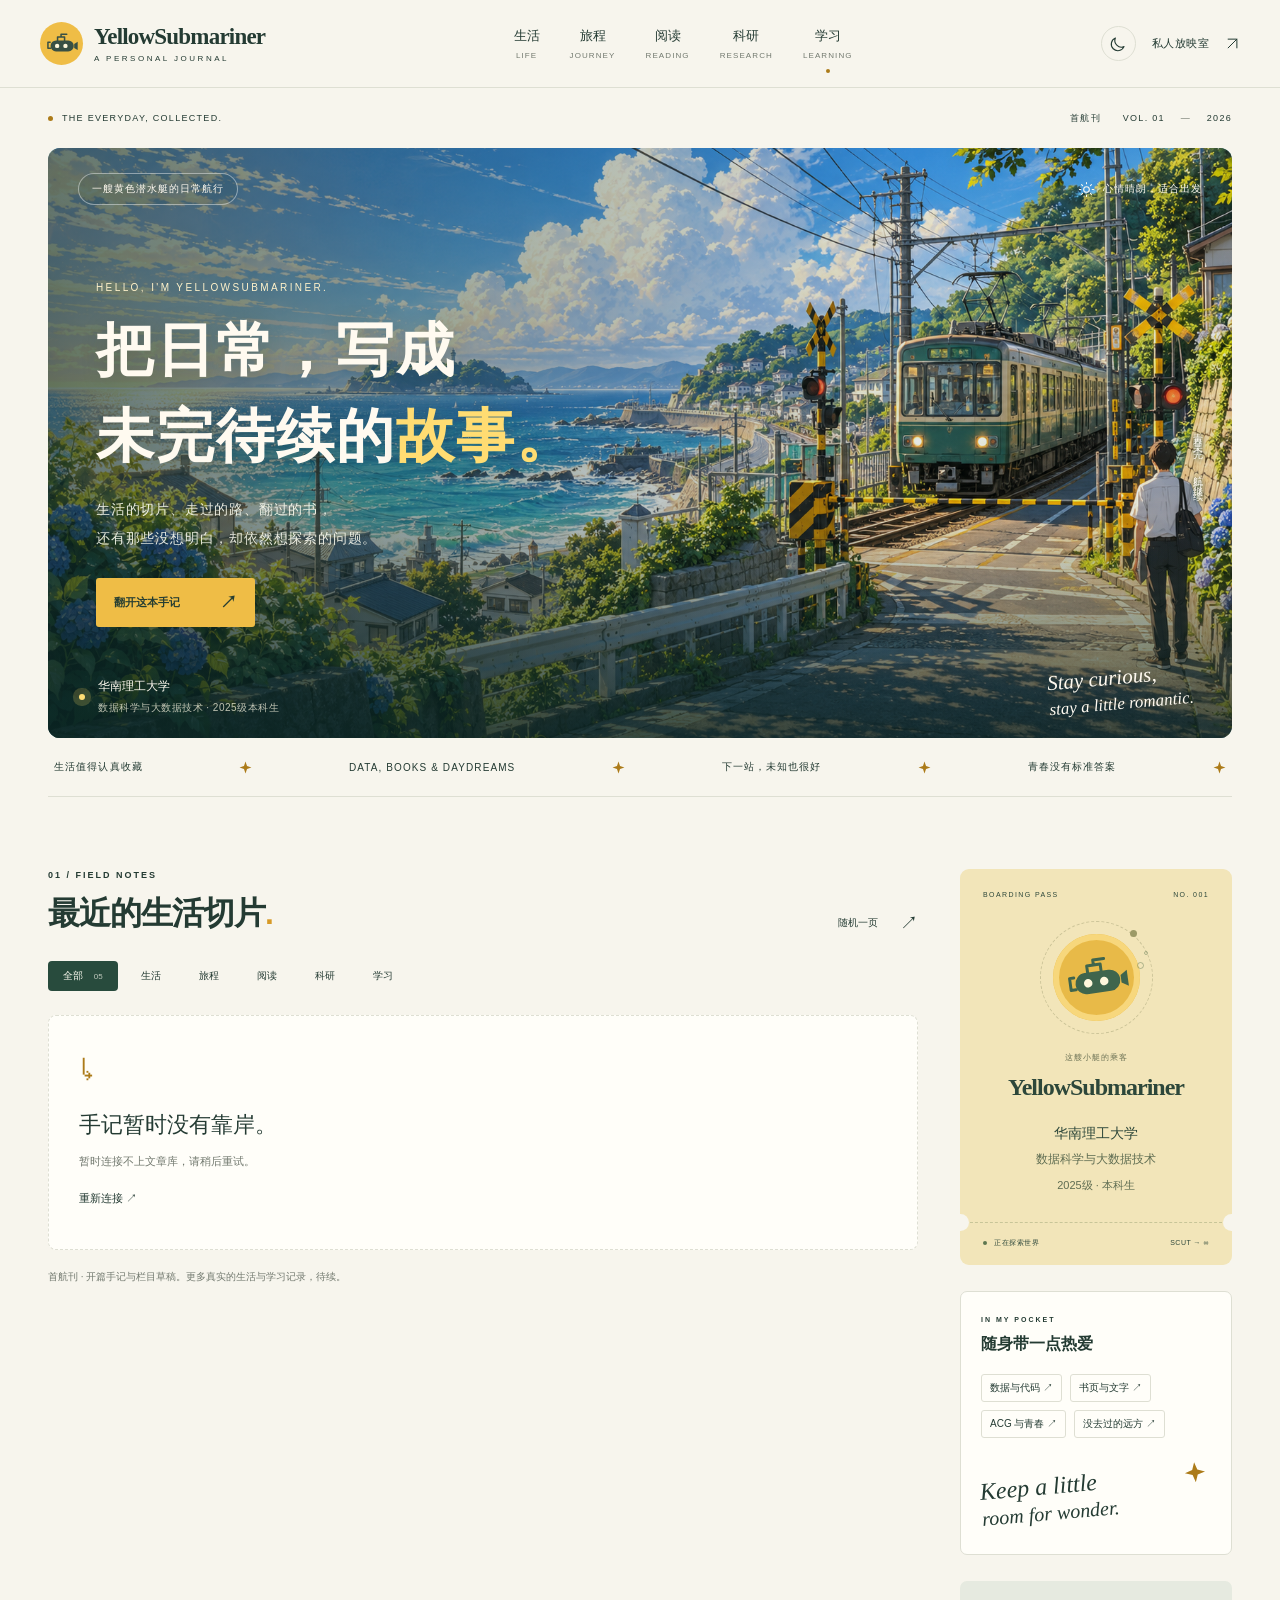
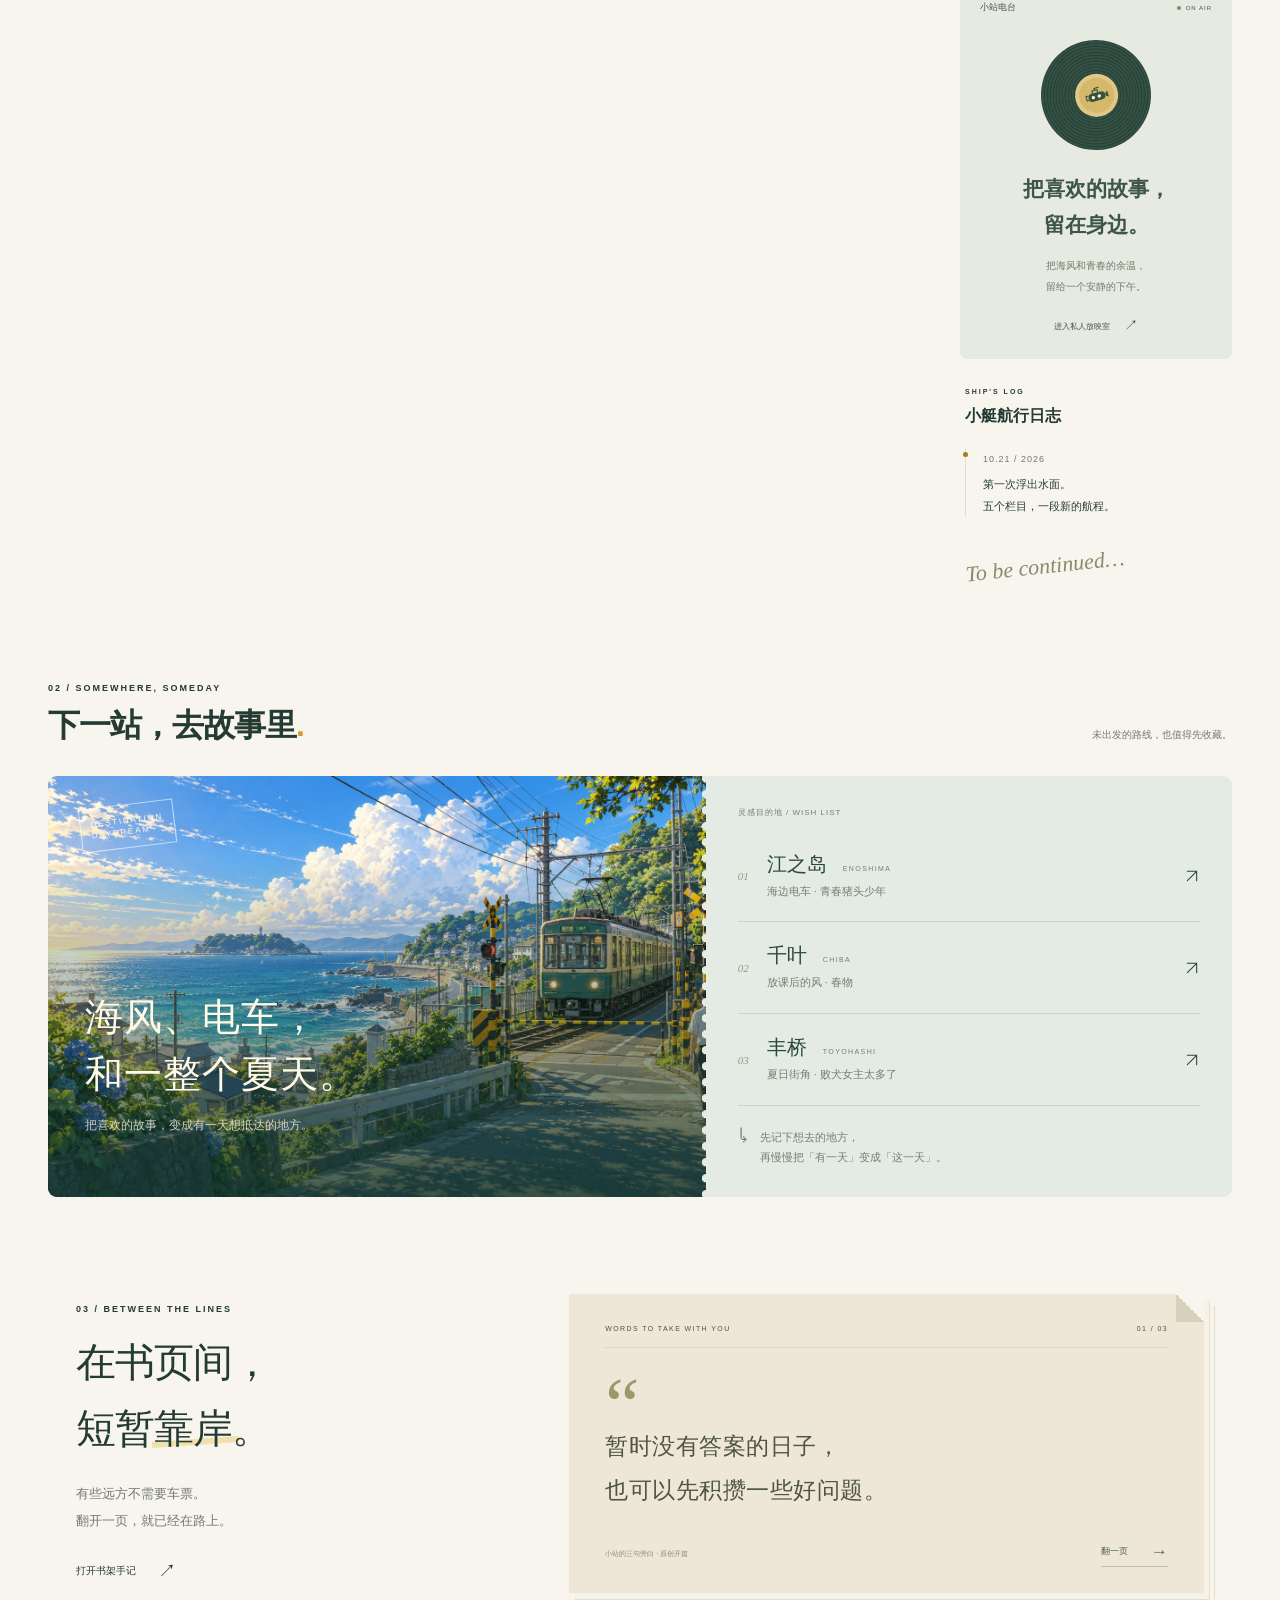
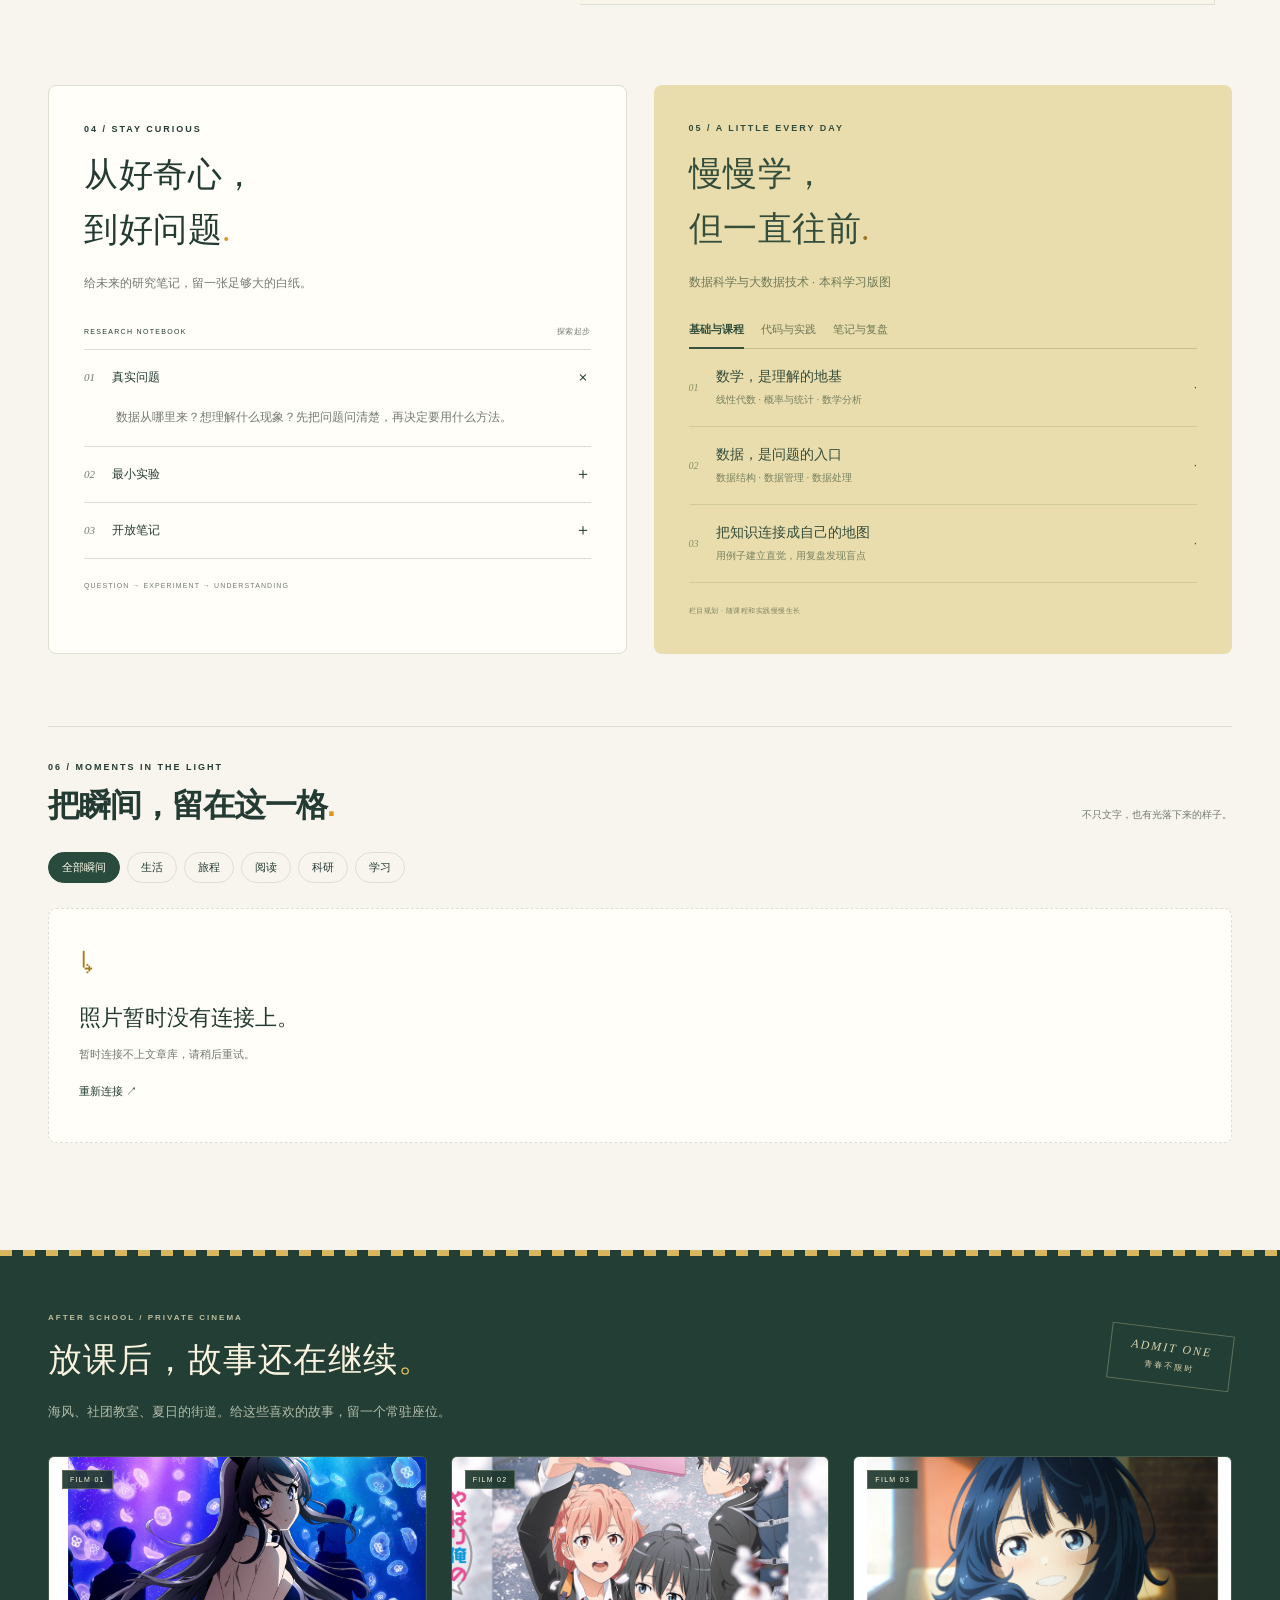
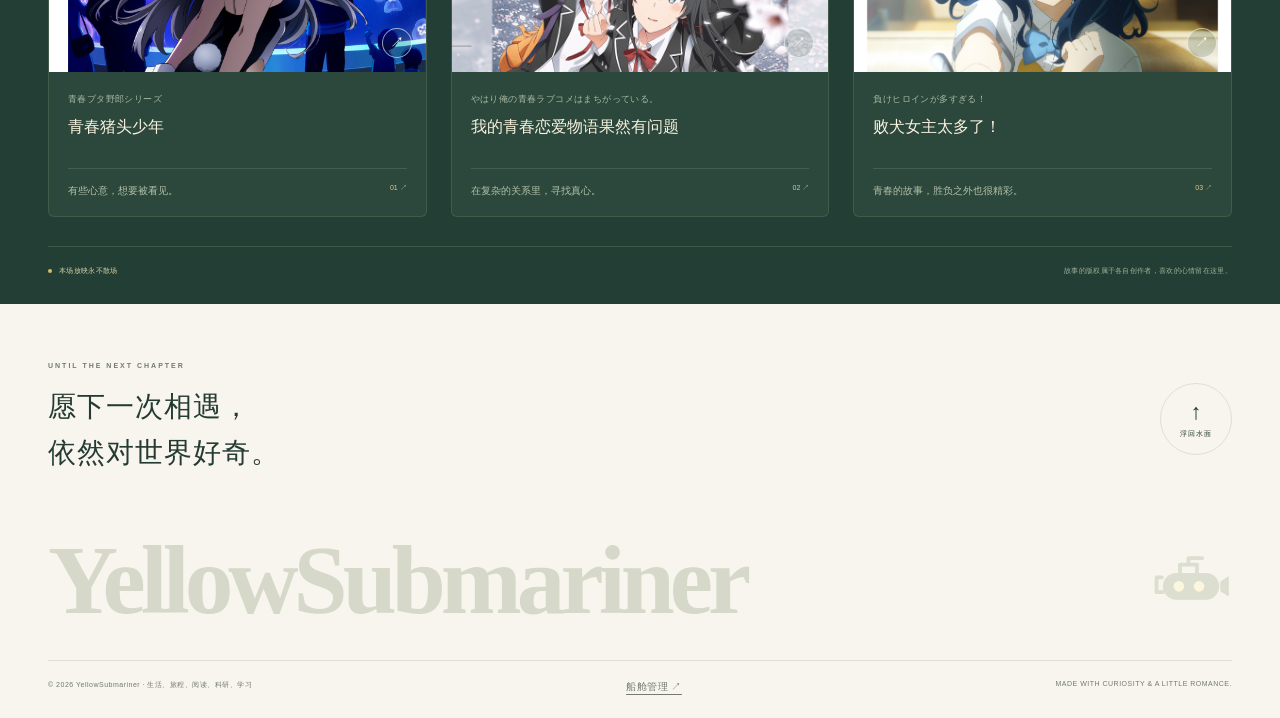
==== commit d96295c4: "Unify public display name as YellowSubmariner" ====
--- a/index.html
+++ b/index.html
@@ -4,8 +4,8 @@
   <meta charset="UTF-8">
   <meta name="viewport" content="width=device-width, initial-scale=1">
   <meta name="theme-color" content="#f7f5ed">
-  <meta name="description" content="YellowSubmaine 的个人小站。华南理工大学，数据科学与大数据技术2025级本科生。生活、旅程、阅读、科研、学习，还有青春故事的余温。">
-  <title>YellowSubmaine · 生活的切片，未完的航程</title>
+  <meta name="description" content="YellowSubmariner 的个人小站。华南理工大学，数据科学与大数据技术2025级本科生。生活、旅程、阅读、科研、学习，还有青春故事的余温。">
+  <title>YellowSubmariner · 生活的切片，未完的航程</title>
   <link rel="icon" href="assets/submarine.svg" type="image/svg+xml">
   <link rel="stylesheet" href="styles.css">
   <link rel="stylesheet" href="cms/front.css">
@@ -24,7 +24,7 @@
   <a class="skip-link" href="#journal">跳到正文</a>
   <header class="site-header">
     <div class="header-inner">
-      <a class="brand" href="#home" aria-label="YellowSubmaine 首页"><span class="brand-mark"><svg><use href="#submarine"/></svg></span><span>YellowSubmaine<small>A PERSONAL JOURNAL</small></span></a>
+      <a class="brand" href="#home" aria-label="YellowSubmariner 首页"><span class="brand-mark"><svg><use href="#submarine"/></svg></span><span>YellowSubmariner<small>A PERSONAL JOURNAL</small></span></a>
       <nav class="main-nav" aria-label="主导航" id="main-nav">
         <a href="#journal" data-nav="journal">生活<span>LIFE</span></a>
         <a href="#journey" data-nav="journey">旅程<span>JOURNEY</span></a>
@@ -42,7 +42,7 @@
         <img class="hero-image" src="assets/hero.png" alt="原创青春动画风插画：海边电车、夏日云朵与洒满阳光的铁路道口" fetchpriority="high" width="1536" height="1024">
         <div class="hero-shade"></div>
         <div class="hero-top"><span class="glass-label">一艘黄色潜水艇的日常航行</span><span class="hero-weather"><svg><use href="#sun"/></svg> 心情晴朗，适合出发</span></div>
-        <div class="hero-copy"><p class="eyebrow">HELLO, I'M YELLOWSUBMAINE.</p><h1 id="hero-title">把日常，写成<br>未完待续的<span>故事。</span></h1><p class="hero-description">生活的切片、走过的路、翻过的书，<br>还有那些没想明白，却依然想探索的问题。</p><a class="hero-button" href="#journal">翻开这本手记 <span>↗</span></a></div>
+        <div class="hero-copy"><p class="eyebrow">HELLO, I'M YELLOWSUBMARINER.</p><h1 id="hero-title">把日常，写成<br>未完待续的<span>故事。</span></h1><p class="hero-description">生活的切片、走过的路、翻过的书，<br>还有那些没想明白，却依然想探索的问题。</p><a class="hero-button" href="#journal">翻开这本手记 <span>↗</span></a></div>
         <div class="hero-bottom"><div class="hero-identity"><span class="identity-dot"></span><span>华南理工大学<small>数据科学与大数据技术 · 2025级本科生</small></span></div><div class="hero-signature">Stay curious,<br><span>stay a little romantic.</span></div></div>
         <div class="side-note">青春未完 · 航行继续</div>
       </section>
@@ -62,7 +62,7 @@
           <p class="editorial-note">首航刊 · 开篇手记与栏目草稿。更多真实的生活与学习记录，待续。</p>
         </section>
         <aside class="journal-sidebar" aria-label="小站侧栏">
-          <section class="passenger-card"><div class="card-kicker">BOARDING PASS <span>NO. 001</span></div><div class="avatar-orbit"><span class="orbit-dot"></span><svg><use href="#submarine"/></svg><span class="bubble bubble-one"></span><span class="bubble bubble-two"></span></div><p class="small-label">这艘小艇的乘客</p><h2>YellowSubmaine</h2><div class="passenger-school">华南理工大学<br><span>数据科学与大数据技术</span><small>2025级 · 本科生</small></div><div class="ticket-tear"></div><div class="ticket-footer"><span><i></i> 正在探索世界</span><span>SCUT → ∞</span></div></section>
+          <section class="passenger-card"><div class="card-kicker">BOARDING PASS <span>NO. 001</span></div><div class="avatar-orbit"><span class="orbit-dot"></span><svg><use href="#submarine"/></svg><span class="bubble bubble-one"></span><span class="bubble bubble-two"></span></div><p class="small-label">这艘小艇的乘客</p><h2>YellowSubmariner</h2><div class="passenger-school">华南理工大学<br><span>数据科学与大数据技术</span><small>2025级 · 本科生</small></div><div class="ticket-tear"></div><div class="ticket-footer"><span><i></i> 正在探索世界</span><span>SCUT → ∞</span></div></section>
           <section class="pocket-card"><p class="eyebrow">IN MY POCKET</p><h3>随身带一点热爱</h3><div class="pocket-tags"><a href="#learning">数据与代码 ↗</a><a href="#reading">书页与文字 ↗</a><a href="#cinema">ACG 与青春 ↗</a><a href="#journey">没去过的远方 ↗</a></div><div class="pocket-scribble">Keep a little<br><span>room for wonder.</span><svg><use href="#spark"/></svg></div></section>
           <section class="status-card"><div class="status-title"><span>小站电台</span><span class="live-dot">ON AIR</span></div><div class="record"><div class="record-center"><svg><use href="#submarine"/></svg></div></div><h3>把喜欢的故事，<br>留在身边。</h3><p>把海风和青春的余温，<br>留给一个安静的下午。</p><a href="#cinema" class="text-button">进入私人放映室 <span>↗</span></a></section>
           <section class="update-card"><p class="eyebrow">SHIP'S LOG</p><h3>小艇航行日志</h3><div class="update-item"><span>10.21 / 2026</span><p>第一次浮出水面。<br>五个栏目，一段新的航程。</p></div><p class="handwritten">To be continued…</p></section>
@@ -73,7 +73,7 @@
       <div class="mind-grid section-space"><section id="research" class="research-section" aria-labelledby="research-heading"><p class="eyebrow">04 / STAY CURIOUS</p><h2 id="research-heading">从好奇心，<br>到好问题<span class="heading-dot">.</span></h2><p class="section-description">给未来的研究笔记，留一张足够大的白纸。</p><div class="research-label">RESEARCH NOTEBOOK <span>探索起步</span></div><details open><summary><span>01</span> 真实问题 <b>＋</b></summary><p>数据从哪里来？想理解什么现象？先把问题问清楚，再决定要用什么方法。</p></details><details><summary><span>02</span> 最小实验 <b>＋</b></summary><p>从一个能跑通的基线开始，记下假设、输入、结果与局限，让下一次尝试有迹可循。</p></details><details><summary><span>03</span> 开放笔记 <b>＋</b></summary><p>不只记录得到的答案，也记录没成功的尝试。这里会慢慢长出论文阅读、实验与复现的笔记。</p></details><span class="research-footer">QUESTION → EXPERIMENT → UNDERSTANDING</span></section><section id="learning" class="learning-section" aria-labelledby="learning-heading"><p class="eyebrow">05 / A LITTLE EVERY DAY</p><h2 id="learning-heading">慢慢学，<br>但一直往前<span>.</span></h2><p class="section-description">数据科学与大数据技术 · 本科学习版图</p><div class="study-tabs" role="tablist" aria-label="学习版图分类"><button role="tab" id="tab-foundation" aria-selected="true" aria-controls="study-panel" data-study="foundation" tabindex="0">基础与课程</button><button role="tab" id="tab-practice" aria-selected="false" aria-controls="study-panel" data-study="practice" tabindex="-1">代码与实践</button><button role="tab" id="tab-review" aria-selected="false" aria-controls="study-panel" data-study="review" tabindex="-1">笔记与复盘</button></div><div id="study-panel" role="tabpanel" aria-labelledby="tab-foundation" tabindex="0"><div class="study-row"><span>01</span><div><h3>数学，是理解的地基</h3><p>线性代数 · 概率与统计 · 数学分析</p></div><b aria-hidden="true">·</b></div><div class="study-row"><span>02</span><div><h3>数据，是问题的入口</h3><p>数据结构 · 数据管理 · 数据处理</p></div><b aria-hidden="true">·</b></div><div class="study-row"><span>03</span><div><h3>把知识连接成自己的地图</h3><p>用例子建立直觉，用复盘发现盲点</p></div><b aria-hidden="true">·</b></div></div><p class="study-footnote">栏目规划 · 随课程和实践慢慢生长</p></section></div>
     </div>
     <section id="cinema" class="cinema-section" aria-labelledby="cinema-heading"><div class="page-shell"><div class="section-heading"><div><p class="eyebrow">AFTER SCHOOL / PRIVATE CINEMA</p><h2 id="cinema-heading">放课后，故事还在继续<span>。</span></h2></div><span class="cinema-ticket">ADMIT ONE<br><b>青春不限时</b></span></div><p class="cinema-intro">海风、社团教室、夏日的街道。给这些喜欢的故事，留一个常驻座位。</p><div class="anime-grid"><article class="anime-card"><button data-article="aobuta" class="anime-open"><div class="anime-image aobuta-image"><img src="assets/aobuta.png" alt="《青春猪头少年不会梦到兔女郎学姐》官方视觉图" loading="lazy"><span class="film-number">FILM 01</span><span class="play-circle">↗</span></div><div class="anime-content"><p>青春ブタ野郎シリーズ</p><h3>青春猪头少年</h3><div><span>有些心意，想要被看见。</span><span>01 ↗</span></div></div></button></article><article class="anime-card"><button data-article="oregairu" class="anime-open"><div class="anime-image oregairu-image"><img src="assets/oregairu.png" alt="《我的青春恋爱物语果然有问题。完》官方视觉图" loading="lazy"><span class="film-number">FILM 02</span><span class="play-circle">↗</span></div><div class="anime-content"><p>やはり俺の青春ラブコメはまちがっている。</p><h3>我的青春恋爱物语果然有问题</h3><div><span>在复杂的关系里，寻找真心。</span><span>02 ↗</span></div></div></button></article><article class="anime-card"><button data-article="makeine" class="anime-open"><div class="anime-image makeine-image"><img src="assets/makeine.jpg" alt="《败犬女主太多了！》官方主视觉" loading="lazy"><span class="film-number">FILM 03</span><span class="play-circle">↗</span></div><div class="anime-content"><p>負けヒロインが多すぎる！</p><h3>败犬女主太多了！</h3><div><span>青春的故事，胜负之外也很精彩。</span><span>03 ↗</span></div></div></button></article></div><div class="cinema-bottom"><span><i></i> 本场放映永不散场</span><span>故事的版权属于各自创作者，喜欢的心情留在这里。</span></div></div></section>
-    <footer class="site-footer page-shell"><div class="footer-top"><div><p class="eyebrow">UNTIL THE NEXT CHAPTER</p><h2>愿下一次相遇，<br>依然对世界好奇。</h2></div><a href="#home" class="back-top" aria-label="回到顶部">↑<span>浮回水面</span></a></div><div class="footer-wordmark">YellowSubmaine<svg><use href="#submarine"/></svg></div><div class="footer-bottom"><span>© 2026 YellowSubmaine · 生活、旅程、阅读、科研、学习</span><a class="cms-admin-link" href="https://yellowsubmaine-journal.satinymorel.chatgpt.site/admin">船舱管理 ↗</a><span>MADE WITH CURIOSITY & A LITTLE ROMANCE.</span></div></footer>
+    <footer class="site-footer page-shell"><div class="footer-top"><div><p class="eyebrow">UNTIL THE NEXT CHAPTER</p><h2>愿下一次相遇，<br>依然对世界好奇。</h2></div><a href="#home" class="back-top" aria-label="回到顶部">↑<span>浮回水面</span></a></div><div class="footer-wordmark">YellowSubmariner<svg><use href="#submarine"/></svg></div><div class="footer-bottom"><span>© 2026 YellowSubmariner · 生活、旅程、阅读、科研、学习</span><a class="cms-admin-link" href="https://yellowsubmaine-journal.satinymorel.chatgpt.site/admin">船舱管理 ↗</a><span>MADE WITH CURIOSITY & A LITTLE ROMANCE.</span></div></footer>
   </main>
   <dialog id="story-dialog" aria-labelledby="story-title"><div class="dialog-topline"><span id="story-kicker">FIELD NOTE</span><button class="dialog-close icon-button" aria-label="关闭手记">×</button></div><div id="story-image" class="story-cover" hidden></div><div class="story-body"><p class="eyebrow" id="story-label"></p><h2 id="story-title"></h2><div id="story-content"></div><div class="story-end"><svg><use href="#submarine"/></svg><span>这一页暂时写到这里，下一页见。</span></div></div></dialog>
   <div id="toast" role="status" aria-live="polite"></div>
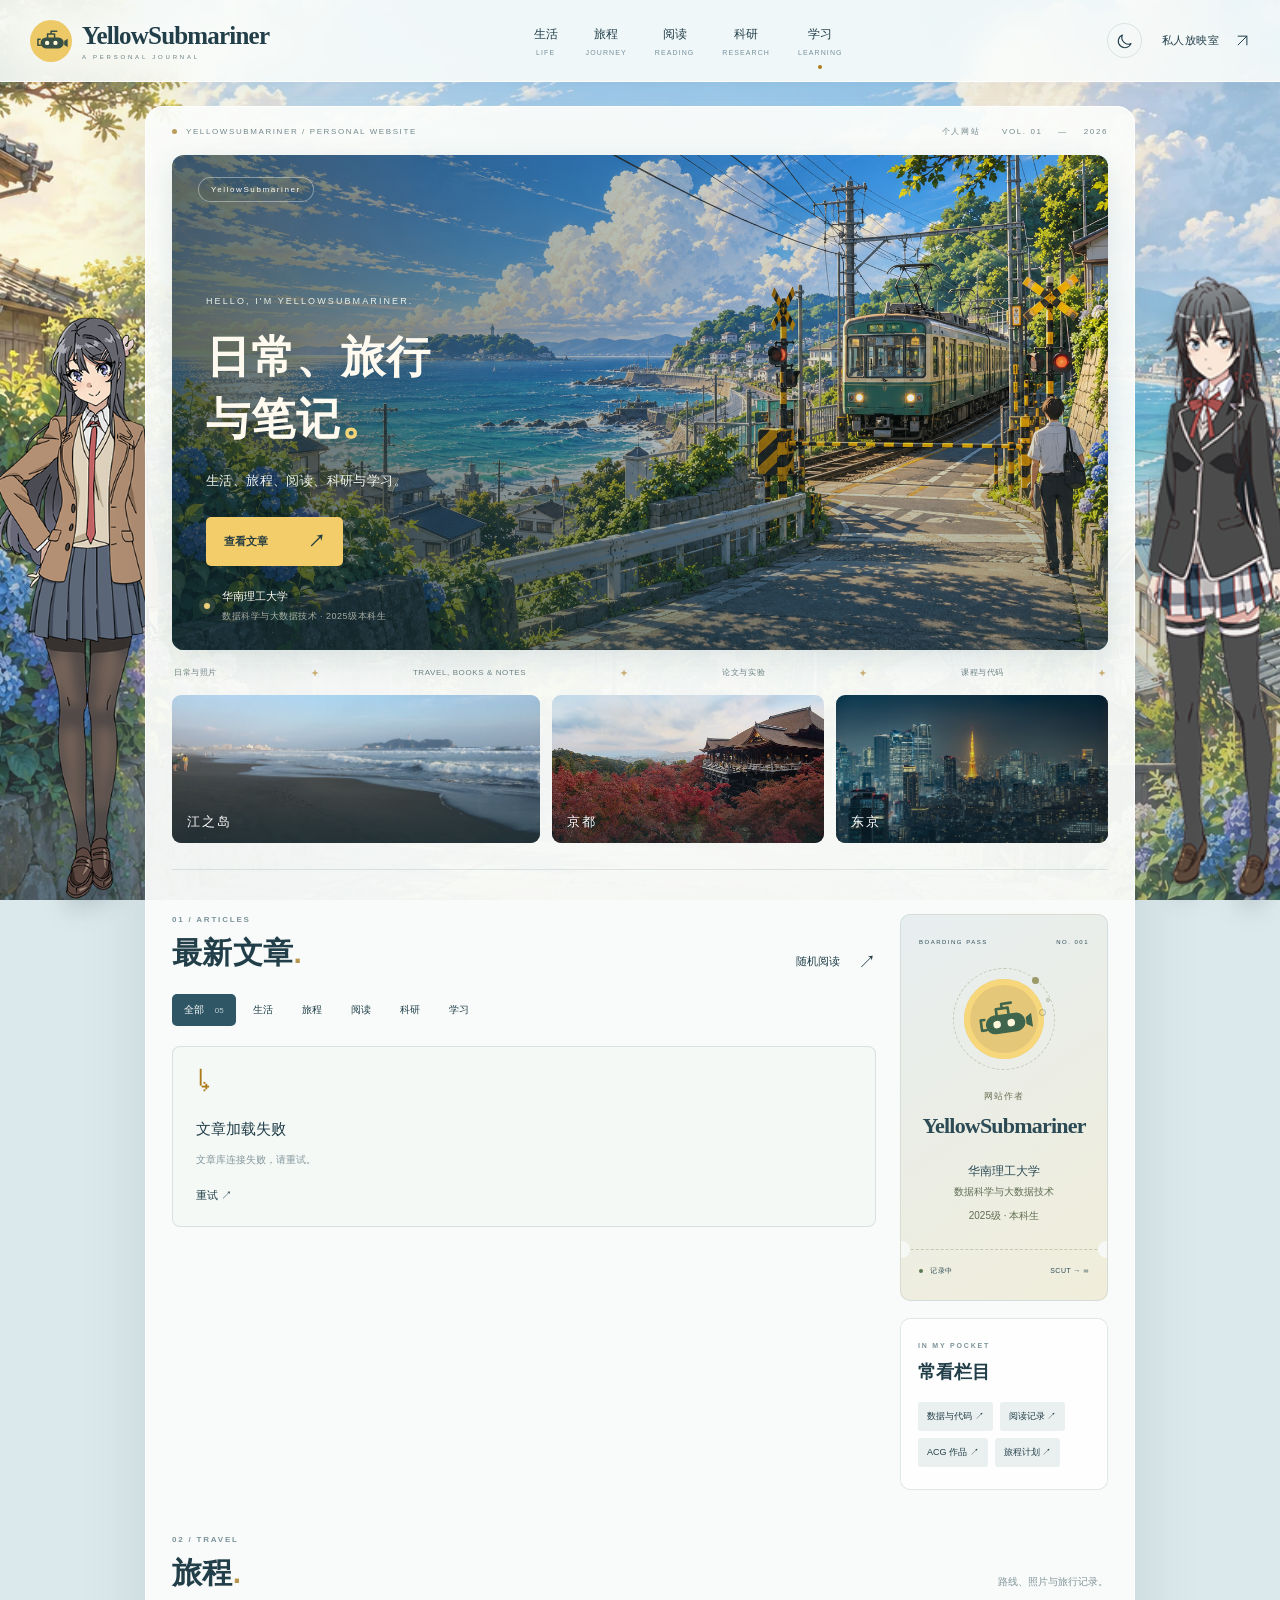
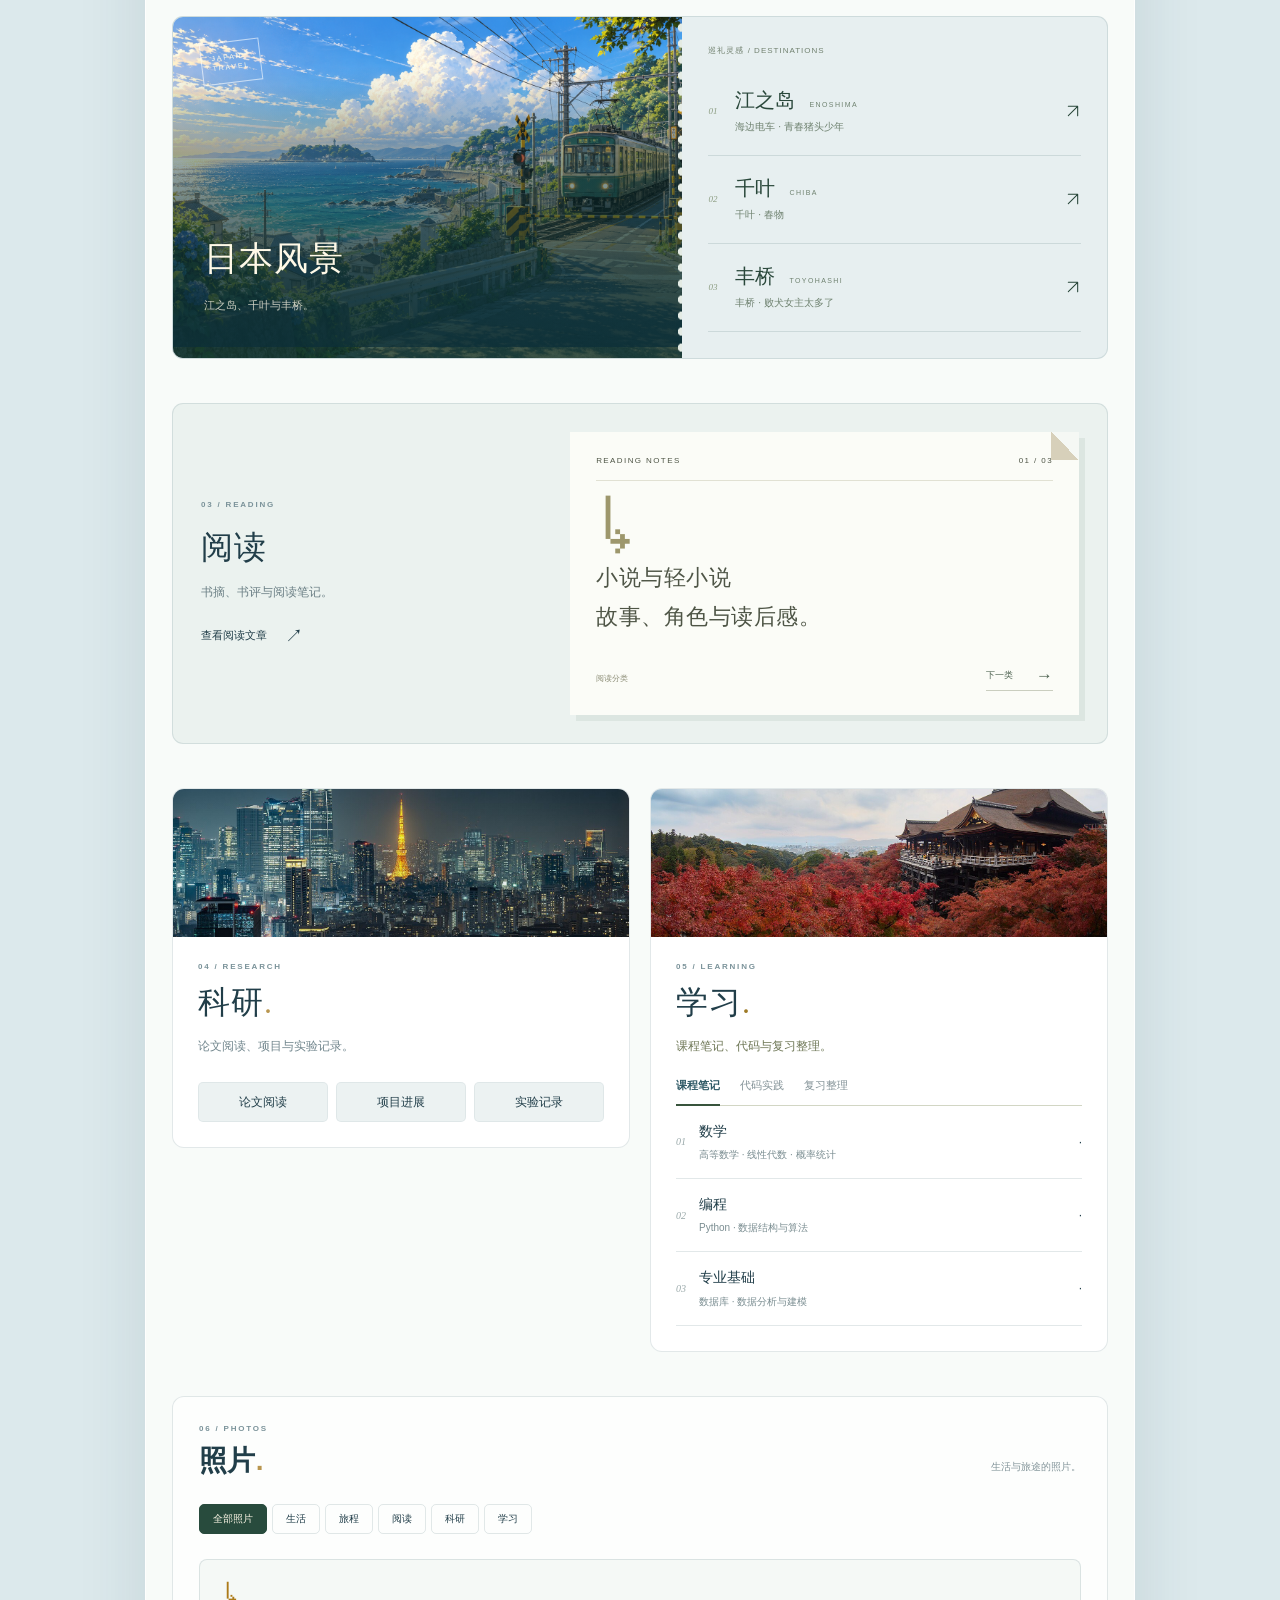
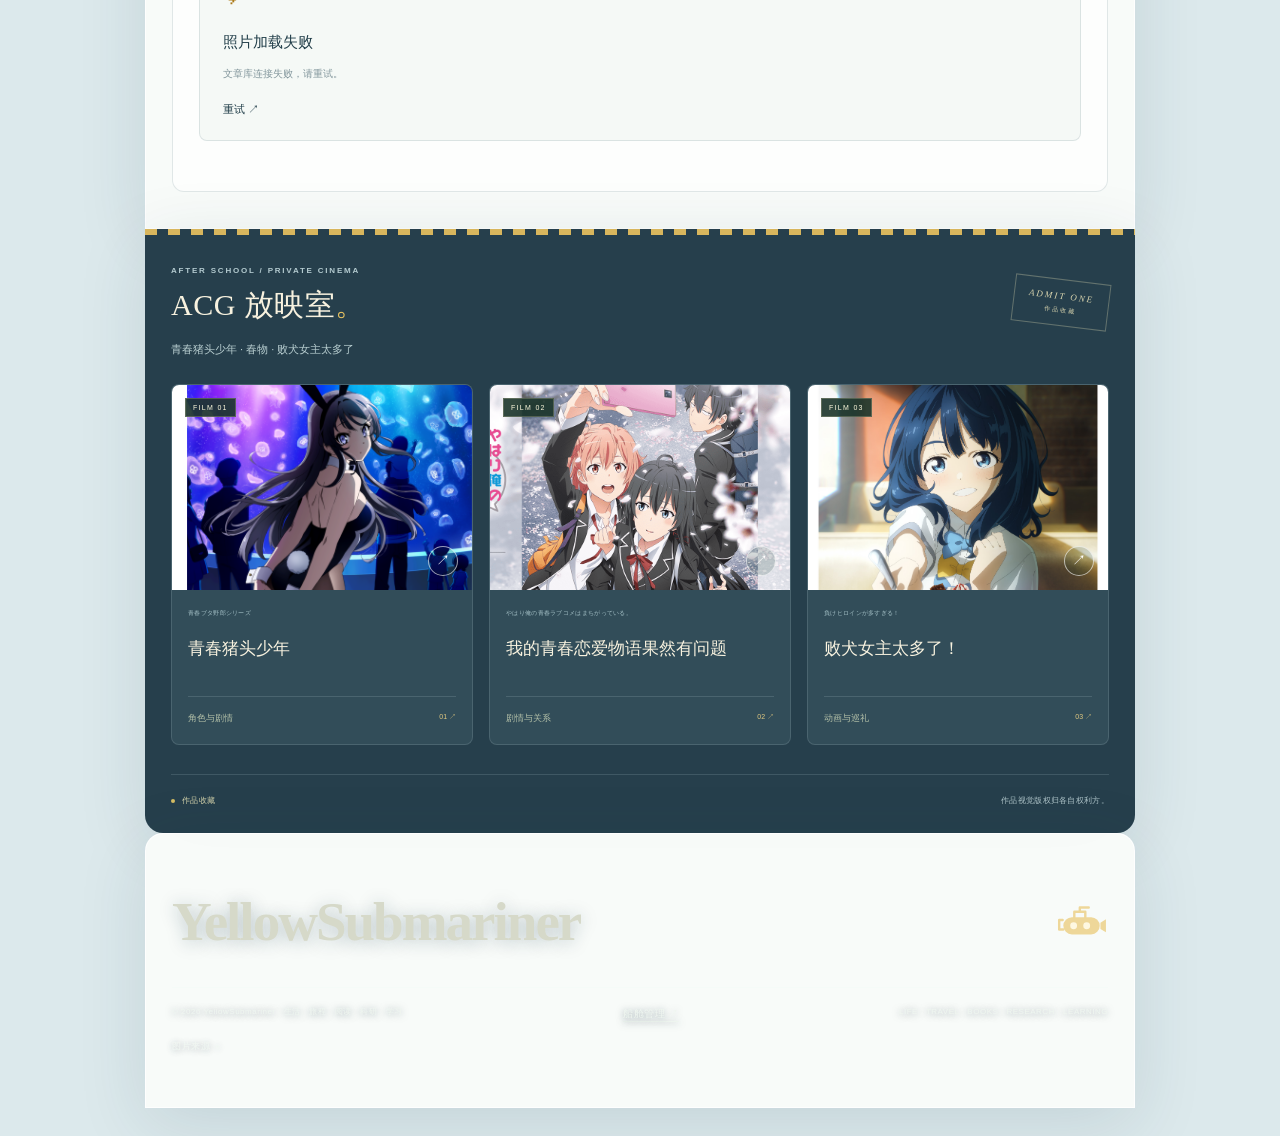
==== commit c9e697cf: "Refresh journal with Japanese scenery and concise section copy" ====
--- a/index.html
+++ b/index.html
@@ -4,16 +4,20 @@
   <meta charset="UTF-8">
   <meta name="viewport" content="width=device-width, initial-scale=1">
   <meta name="theme-color" content="#f7f5ed">
-  <meta name="description" content="YellowSubmariner 的个人小站。华南理工大学，数据科学与大数据技术2025级本科生。生活、旅程、阅读、科研、学习，还有青春故事的余温。">
-  <title>YellowSubmariner · 生活的切片，未完的航程</title>
+  <meta name="description" content="YellowSubmariner 的个人网站：生活、旅程、阅读、科研与学习。">
+  <title>YellowSubmariner · 日常、旅行与笔记</title>
   <link rel="icon" href="assets/submarine.svg" type="image/svg+xml">
   <link rel="stylesheet" href="styles.css">
-  <link rel="stylesheet" href="cms/front.css">
-  <script src="app.js" defer></script>
+  <link rel="stylesheet" href="cms/front.css?v=296f218404ce">
+  <link rel="stylesheet" href="scenery.css?v=2b0544b4cbbf">
+  <script src="app.js?v=0ec6ef3a8335" defer></script>
   <script src="cms/vendor/purify.js" defer></script>
-  <script src="cms/front.js" defer></script>
+  <script src="cms/front.js?v=3bacd2c15e65" defer></script>
 </head>
 <body>
+  <div class="scene-background" aria-hidden="true"></div>
+  <aside class="character-rail character-rail-left" aria-label="樱岛麻衣"><img src="assets/mai-sakurajima.png" alt="樱岛麻衣" width="400" height="820" decoding="async"></aside>
+  <aside class="character-rail character-rail-right" aria-label="雪之下雪乃"><img src="assets/yukino-yukinoshita.png" alt="雪之下雪乃" width="320" height="400" decoding="async"></aside>
   <svg class="svg-sprite" xmlns="http://www.w3.org/2000/svg" aria-hidden="true">
     <symbol id="submarine" viewBox="0 0 80 48"><path d="M14 21h-5v14h6M31 18v-9h16v9M39 9V3h13" fill="none" stroke="currentColor" stroke-width="3.5" stroke-linecap="round" stroke-linejoin="round"/><rect x="15" y="17" width="53" height="25" rx="12.5" fill="currentColor"/><circle cx="30" cy="29.5" r="5" fill="var(--sub-window,#fff7dc)"/><circle cx="49" cy="29.5" r="5" fill="var(--sub-window,#fff7dc)"/><path d="m69 25 8-5v19l-8-5" fill="currentColor"/></symbol>
     <symbol id="arrow" viewBox="0 0 24 24"><path d="M5 19 19 5M5 5h14v14" fill="none" stroke="currentColor" stroke-width="1.6" stroke-linecap="round" stroke-linejoin="round"/></symbol>
@@ -37,45 +41,68 @@
   </header>
   <main id="home">
     <div class="page-shell">
-      <div class="issue-line"><span><i></i> THE EVERYDAY, COLLECTED.</span><span>首航刊 <b>VOL. 01</b> <em>—</em> 2026</span></div>
+      <div class="issue-line"><span><i></i> YELLOWSUBMARINER / PERSONAL WEBSITE</span><span>个人网站 <b>VOL. 01</b> <em>—</em> 2026</span></div>
       <section class="hero" aria-labelledby="hero-title">
         <img class="hero-image" src="assets/hero.png" alt="原创青春动画风插画：海边电车、夏日云朵与洒满阳光的铁路道口" fetchpriority="high" width="1536" height="1024">
         <div class="hero-shade"></div>
-        <div class="hero-top"><span class="glass-label">一艘黄色潜水艇的日常航行</span><span class="hero-weather"><svg><use href="#sun"/></svg> 心情晴朗，适合出发</span></div>
-        <div class="hero-copy"><p class="eyebrow">HELLO, I'M YELLOWSUBMARINER.</p><h1 id="hero-title">把日常，写成<br>未完待续的<span>故事。</span></h1><p class="hero-description">生活的切片、走过的路、翻过的书，<br>还有那些没想明白，却依然想探索的问题。</p><a class="hero-button" href="#journal">翻开这本手记 <span>↗</span></a></div>
-        <div class="hero-bottom"><div class="hero-identity"><span class="identity-dot"></span><span>华南理工大学<small>数据科学与大数据技术 · 2025级本科生</small></span></div><div class="hero-signature">Stay curious,<br><span>stay a little romantic.</span></div></div>
-        <div class="side-note">青春未完 · 航行继续</div>
+        <div class="hero-top"><span class="glass-label">YellowSubmariner</span><span class="hero-weather"><svg><use href="#sun"/></svg> 日常记录</span></div>
+        <div class="hero-copy"><p class="eyebrow">HELLO, I'M YELLOWSUBMARINER.</p><h1 id="hero-title">日常、旅行<br>与笔记<span>。</span></h1><p class="hero-description">生活、旅程、阅读、科研与学习。</p><a class="hero-button" href="#journal">查看文章 <span>↗</span></a></div>
+        <div class="hero-bottom"><div class="hero-identity"><span class="identity-dot"></span><span>华南理工大学<small>数据科学与大数据技术 · 2025级本科生</small></span></div><div class="hero-signature">SCUT<br><span>2025 — NOW</span></div></div>
+        <div class="side-note">记录与分享</div>
       </section>
-      <div class="ticker" aria-label="小站关键词"><span>生活值得认真收藏</span><svg><use href="#spark"/></svg><span>DATA, BOOKS & DAYDREAMS</span><svg><use href="#spark"/></svg><span>下一站，未知也很好</span><svg><use href="#spark"/></svg><span>青春没有标准答案</span><svg><use href="#spark"/></svg></div>
+      <div class="ticker" aria-label="小站关键词"><span>日常与照片</span><svg><use href="#spark"/></svg><span>TRAVEL, BOOKS & NOTES</span><svg><use href="#spark"/></svg><span>论文与实验</span><svg><use href="#spark"/></svg><span>课程与代码</span><svg><use href="#spark"/></svg></div>
+
+      <section class="japan-strip" aria-label="日本风景">
+        <figure class="japan-frame"><img src="assets/japan-enoshima.jpg" alt="江之岛风景" width="1200" height="800" loading="lazy" decoding="async"><figcaption>江之岛</figcaption></figure>
+        <figure class="japan-frame"><img src="assets/japan-kyoto.jpg" alt="京都风景" width="1200" height="800" loading="lazy" decoding="async"><figcaption>京都</figcaption></figure>
+        <figure class="japan-frame"><img src="assets/japan-tokyo.jpg" alt="东京风景" width="1200" height="800" loading="lazy" decoding="async"><figcaption>东京</figcaption></figure>
+      </section>
       <div class="journal-layout section-space" id="journal">
         <section class="journal-main" aria-labelledby="journal-heading">
-          <div class="section-heading"><div><p class="eyebrow">01 / FIELD NOTES</p><h2 id="journal-heading">最近的生活切片<span class="heading-dot">.</span></h2></div><button class="text-button random-page">随机一页 <span>↗</span></button></div>
-          <div class="filter-list" role="group" aria-label="按栏目筛选手记"><button class="active" data-filter="all" aria-pressed="true">全部 <span>05</span></button><button data-filter="life" aria-pressed="false">生活</button><button data-filter="journey" aria-pressed="false">旅程</button><button data-filter="reading" aria-pressed="false">阅读</button><button data-filter="research" aria-pressed="false">科研</button><button data-filter="learning" aria-pressed="false">学习</button></div>
+          <div class="section-heading"><div><p class="eyebrow">01 / ARTICLES</p><h2 id="journal-heading">最新文章<span class="heading-dot">.</span></h2></div><button class="text-button random-page">随机阅读 <span>↗</span></button></div>
+          <div class="filter-list" role="group" aria-label="按栏目筛选文章"><button class="active" data-filter="all" aria-pressed="true">全部 <span>05</span></button><button data-filter="life" aria-pressed="false">生活</button><button data-filter="journey" aria-pressed="false">旅程</button><button data-filter="reading" aria-pressed="false">阅读</button><button data-filter="research" aria-pressed="false">科研</button><button data-filter="learning" aria-pressed="false">学习</button></div>
           <div class="post-grid" aria-live="polite">
-            <article class="post-card post-featured" data-category="life"><button class="post-open" data-article="life" aria-label="阅读：给平凡的一天，留一个特别的角落"><div class="post-art life-art"><img src="assets/hero.png" alt="海边街道的夏日光影" loading="lazy"><span class="art-tag">生活 / LIFE</span><span class="art-note">日常，也可以有电影感。</span><span class="round-arrow">↗</span></div><div class="post-copy"><div class="post-meta"><span class="category-dot life-dot"></span> 小站手记 <span class="meta-right">2026.10.21</span></div><h3>给平凡的一天，<br>留一个特别的角落</h3><p>把没来得及说的话，和不想忘掉的瞬间，一起留在这里。</p><div class="post-bottom"><span>首航日 · 写在开始</span><span>READ STORY ↗</span></div></div></button></article>
-            <article class="post-card" data-category="journey"><button class="post-open" data-article="journey" aria-label="阅读：下一站，去故事发生的地方"><div class="post-art travel-art"><img src="assets/ocean.jpg" alt="海浪与天空的旅行灵感图" loading="lazy"><span class="art-tag">旅程 / JOURNEY</span><span class="travel-stamp">SOMEWHERE<br><b>SOMEDAY.</b></span></div><div class="post-copy"><div class="post-meta">目的地灵感<span class="meta-right">未出发</span></div><h3>下一站，<br>去故事发生的地方</h3><p>把屏幕里的海风，先装进未来的路线。</p><div class="post-bottom"><span>江之岛 / 千叶 / 丰桥</span><span>↗</span></div></div></button></article>
-            <article class="post-card" data-category="reading"><button class="post-open" data-article="reading" aria-label="阅读：在别人的故事里，看见更大的世界"><div class="post-art book-art"><span class="art-tag">阅读 / READING</span><div class="cover-book book-red"><span>故事<br>的余温</span><small>BETWEEN THE LINES</small></div><div class="cover-book book-cream"><span>世界的<br>另一面</span><small>ONE MORE PAGE</small></div><span class="book-star">✳</span></div><div class="post-copy"><div class="post-meta">书架计划<span class="meta-right">慢慢读</span></div><h3>在别人的故事里，<br>看见更大的世界</h3><p>让文字把时间拉长，也把生活打开一点。</p><div class="post-bottom"><span>小说 / 随笔 / 技术书</span><span>↗</span></div></div></button></article>
-            <article class="post-card" data-category="research"><button class="post-open" data-article="research" aria-label="阅读：数据的另一端，是怎样的世界"><div class="post-art research-art"><span class="art-tag">科研 / RESEARCH</span><span class="research-question">What if<span>?</span></span><svg viewBox="0 0 320 120" aria-hidden="true"><g fill="none" stroke="currentColor" stroke-width="1"><path d="m25 75 65-40 72 45 55-55 75 38M25 75l137 5 130-17M90 35l127-10M90 35l72 45"/></g><g fill="currentColor"><circle cx="25" cy="75" r="5"/><circle cx="90" cy="35" r="8"/><circle cx="162" cy="80" r="5"/><circle cx="217" cy="25" r="6"/><circle cx="292" cy="63" r="8"/></g></svg></div><div class="post-copy"><div class="post-meta">探索草稿<span class="meta-right">从问题开始</span></div><h3>数据的另一端，<br>是怎样的世界？</h3><p>先留下一个好问题，再寻找可能的答案。</p><div class="post-bottom"><span>好奇心 / 数据 / 实验</span><span>↗</span></div></div></button></article>
-            <article class="post-card" data-category="learning"><button class="post-open" data-article="learning" aria-label="阅读：知识不是孤岛，笔记也不应该是"><div class="post-art study-art"><span class="art-tag">学习 / LEARNING</span><div class="notebook"><span>today's little progress</span><strong>理解，比记住<br>更接近答案。</strong><div class="notebook-line"></div><small>01 &nbsp; ASK &nbsp; → &nbsp; TRY &nbsp; → &nbsp; CONNECT</small></div><span class="pencil"></span></div><div class="post-copy"><div class="post-meta">学习方法草稿<span class="meta-right">一点点积累</span></div><h3>知识不是孤岛，<br>笔记也不应该是</h3><p>用问题连接课程，让每一次复盘都有回声。</p><div class="post-bottom"><span>数据科学 / 本科学习</span><span>↗</span></div></div></button></article>
+            <article class="post-card post-featured" data-category="life"><button class="post-open" data-article="life" aria-label="阅读：生活记录"><div class="post-art life-art"><img src="assets/hero.png" alt="海边街道的夏日光影" loading="lazy"><span class="art-tag">生活 / LIFE</span><span class="art-note">生活 / PHOTOS & NOTES</span><span class="round-arrow">↗</span></div><div class="post-copy"><div class="post-meta"><span class="category-dot life-dot"></span> 小站手记 <span class="meta-right">2026.10.21</span></div><h3>生活记录</h3><p>日常、照片与随手记录。</p><div class="post-bottom"><span>生活记录</span><span>READ ARTICLE ↗</span></div></div></button></article>
+            <article class="post-card" data-category="journey"><button class="post-open" data-article="journey" aria-label="阅读：旅行笔记"><div class="post-art travel-art"><img src="assets/ocean.jpg" alt="海浪与天空的旅行灵感图" loading="lazy"><span class="art-tag">旅程 / JOURNEY</span><span class="travel-stamp">TRAVEL<br><b>NOTES.</b></span></div><div class="post-copy"><div class="post-meta">目的地灵感<span class="meta-right">未出发</span></div><h3>旅行笔记</h3><p>路线、照片与旅行记录。</p><div class="post-bottom"><span>江之岛 / 千叶 / 丰桥</span><span>↗</span></div></div></button></article>
+            <article class="post-card" data-category="reading"><button class="post-open" data-article="reading" aria-label="阅读：阅读笔记"><div class="post-art book-art"><span class="art-tag">阅读 / READING</span><div class="cover-book book-red"><span>小说<br>随笔</span><small>BETWEEN THE LINES</small></div><div class="cover-book book-cream"><span>技术<br>人文</span><small>ONE MORE PAGE</small></div><span class="book-star">✳</span></div><div class="post-copy"><div class="post-meta">书架计划<span class="meta-right">阅读记录</span></div><h3>阅读笔记</h3><p>书摘、书评与阅读笔记。</p><div class="post-bottom"><span>小说 / 随笔 / 技术书</span><span>↗</span></div></div></button></article>
+            <article class="post-card" data-category="research"><button class="post-open" data-article="research" aria-label="阅读：科研笔记"><div class="post-art research-art"><span class="art-tag">科研 / RESEARCH</span><span class="research-question">Research<span>＋</span></span><svg viewBox="0 0 320 120" aria-hidden="true"><g fill="none" stroke="currentColor" stroke-width="1"><path d="m25 75 65-40 72 45 55-55 75 38M25 75l137 5 130-17M90 35l127-10M90 35l72 45"/></g><g fill="currentColor"><circle cx="25" cy="75" r="5"/><circle cx="90" cy="35" r="8"/><circle cx="162" cy="80" r="5"/><circle cx="217" cy="25" r="6"/><circle cx="292" cy="63" r="8"/></g></svg></div><div class="post-copy"><div class="post-meta">科研笔记<span class="meta-right">阅读与实践</span></div><h3>科研笔记</h3><p>论文阅读、项目与实验记录。</p><div class="post-bottom"><span>论文 / 项目 / 实验</span><span>↗</span></div></div></button></article>
+            <article class="post-card" data-category="learning"><button class="post-open" data-article="learning" aria-label="阅读：学习笔记"><div class="post-art study-art"><span class="art-tag">学习 / LEARNING</span><div class="notebook"><span>COURSES & CODE</span><strong>课程笔记<br>与代码练习</strong><div class="notebook-line"></div><small>NOTES / CODE / REVIEW</small></div><span class="pencil"></span></div><div class="post-copy"><div class="post-meta">学习笔记<span class="meta-right">课程与实践</span></div><h3>学习笔记</h3><p>课程笔记、代码与复习整理。</p><div class="post-bottom"><span>数据科学 / 本科学习</span><span>↗</span></div></div></button></article>
           </div>
-          <div class="cms-feed-controls" hidden><p class="cms-feed-status" role="status"></p><button class="cms-more-button" type="button">再翻几页 <span>↓</span></button></div>
-          <p class="editorial-note">首航刊 · 开篇手记与栏目草稿。更多真实的生活与学习记录，待续。</p>
+          <div class="cms-feed-controls" hidden><p class="cms-feed-status" role="status"></p><button class="cms-more-button" type="button">加载更多 <span>↓</span></button></div>
+          <p class="editorial-note">五个栏目的开篇示例。</p>
         </section>
         <aside class="journal-sidebar" aria-label="小站侧栏">
-          <section class="passenger-card"><div class="card-kicker">BOARDING PASS <span>NO. 001</span></div><div class="avatar-orbit"><span class="orbit-dot"></span><svg><use href="#submarine"/></svg><span class="bubble bubble-one"></span><span class="bubble bubble-two"></span></div><p class="small-label">这艘小艇的乘客</p><h2>YellowSubmariner</h2><div class="passenger-school">华南理工大学<br><span>数据科学与大数据技术</span><small>2025级 · 本科生</small></div><div class="ticket-tear"></div><div class="ticket-footer"><span><i></i> 正在探索世界</span><span>SCUT → ∞</span></div></section>
-          <section class="pocket-card"><p class="eyebrow">IN MY POCKET</p><h3>随身带一点热爱</h3><div class="pocket-tags"><a href="#learning">数据与代码 ↗</a><a href="#reading">书页与文字 ↗</a><a href="#cinema">ACG 与青春 ↗</a><a href="#journey">没去过的远方 ↗</a></div><div class="pocket-scribble">Keep a little<br><span>room for wonder.</span><svg><use href="#spark"/></svg></div></section>
-          <section class="status-card"><div class="status-title"><span>小站电台</span><span class="live-dot">ON AIR</span></div><div class="record"><div class="record-center"><svg><use href="#submarine"/></svg></div></div><h3>把喜欢的故事，<br>留在身边。</h3><p>把海风和青春的余温，<br>留给一个安静的下午。</p><a href="#cinema" class="text-button">进入私人放映室 <span>↗</span></a></section>
-          <section class="update-card"><p class="eyebrow">SHIP'S LOG</p><h3>小艇航行日志</h3><div class="update-item"><span>10.21 / 2026</span><p>第一次浮出水面。<br>五个栏目，一段新的航程。</p></div><p class="handwritten">To be continued…</p></section>
+          <section class="passenger-card"><div class="card-kicker">BOARDING PASS <span>NO. 001</span></div><div class="avatar-orbit"><span class="orbit-dot"></span><svg><use href="#submarine"/></svg><span class="bubble bubble-one"></span><span class="bubble bubble-two"></span></div><p class="small-label">网站作者</p><h2>YellowSubmariner</h2><div class="passenger-school">华南理工大学<br><span>数据科学与大数据技术</span><small>2025级 · 本科生</small></div><div class="ticket-tear"></div><div class="ticket-footer"><span><i></i> 记录中</span><span>SCUT → ∞</span></div></section>
+          <section class="pocket-card"><p class="eyebrow">IN MY POCKET</p><h3>常看栏目</h3><div class="pocket-tags"><a href="#learning">数据与代码 ↗</a><a href="#reading">阅读记录 ↗</a><a href="#cinema">ACG 作品 ↗</a><a href="#journey">旅程计划 ↗</a></div><div class="pocket-scribble">BOOKS<br><span>CODE & ACG</span><svg><use href="#spark"/></svg></div></section>
+          <section class="status-card"><div class="status-title"><span>ACG 收藏</span><span class="live-dot">ON AIR</span></div><div class="record"><div class="record-center"><svg><use href="#submarine"/></svg></div></div><h3>喜欢的作品</h3><p>三部番剧与相关笔记。</p><a href="#cinema" class="text-button">查看放映室 <span>↗</span></a></section>
+          <section class="update-card"><p class="eyebrow">SHIP'S LOG</p><h3>网站更新</h3><div class="update-item"><span>10.21 / 2026</span><p>小站上线，开放五个栏目。</p></div><p class="handwritten">更新中</p></section>
         </aside>
       </div>
-      <section id="journey" class="journey-section section-space" aria-labelledby="journey-heading"><div class="section-heading"><div><p class="eyebrow">02 / SOMEWHERE, SOMEDAY</p><h2 id="journey-heading">下一站，去故事里<span class="heading-dot">.</span></h2></div><span class="section-side-note">未出发的路线，也值得先收藏。</span></div><div class="journey-board"><div class="journey-visual"><img src="assets/hero.png" alt="原创海边电车插画，作为未来旅程的灵感" loading="lazy"><div class="journey-overlay"><span class="destination-stamp">DESTINATION<br>DAYDREAM</span><h3>海风、电车，<br>和一整个夏天。</h3><p>把喜欢的故事，变成有一天想抵达的地方。</p></div><span class="postcard-edge"></span></div><div class="destination-list"><p class="small-label">灵感目的地 / WISH LIST</p><button data-article="enoshima"><span class="destination-no">01</span><div><h3>江之岛 <small>ENOSHIMA</small></h3><p>海边电车 · 青春猪头少年</p></div><svg><use href="#arrow"/></svg></button><button data-article="chiba"><span class="destination-no">02</span><div><h3>千叶 <small>CHIBA</small></h3><p>放课后的风 · 春物</p></div><svg><use href="#arrow"/></svg></button><button data-article="toyohashi"><span class="destination-no">03</span><div><h3>丰桥 <small>TOYOHASHI</small></h3><p>夏日街角 · 败犬女主太多了</p></div><svg><use href="#arrow"/></svg></button><div class="route-note"><span>↳</span> 先记下想去的地方，<br>再慢慢把「有一天」变成「这一天」。</div></div></div></section>
-      <section id="reading" class="reading-section section-space" aria-labelledby="reading-heading"><div class="reading-intro"><p class="eyebrow">03 / BETWEEN THE LINES</p><h2 id="reading-heading">在书页间，<br>短暂<span>靠岸。</span></h2><p>有些远方不需要车票。<br>翻开一页，就已经在路上。</p><button class="text-button" data-article="reading">打开书架手记 <span>↗</span></button></div><div class="reading-pages"><div class="page-number">WORDS TO TAKE WITH YOU <span id="reading-number">01 / 03</span></div><span class="quote-mark">“</span><blockquote id="reading-quote">暂时没有答案的日子，<br>也可以先积攒一些好问题。</blockquote><div class="reading-page-bottom"><span>小站的三句旁白 · 原创开篇</span><button id="next-page" aria-label="翻到下一句">翻一页 <span>→</span></button></div><span class="paper-fold"></span></div></section>
-      <div class="mind-grid section-space"><section id="research" class="research-section" aria-labelledby="research-heading"><p class="eyebrow">04 / STAY CURIOUS</p><h2 id="research-heading">从好奇心，<br>到好问题<span class="heading-dot">.</span></h2><p class="section-description">给未来的研究笔记，留一张足够大的白纸。</p><div class="research-label">RESEARCH NOTEBOOK <span>探索起步</span></div><details open><summary><span>01</span> 真实问题 <b>＋</b></summary><p>数据从哪里来？想理解什么现象？先把问题问清楚，再决定要用什么方法。</p></details><details><summary><span>02</span> 最小实验 <b>＋</b></summary><p>从一个能跑通的基线开始，记下假设、输入、结果与局限，让下一次尝试有迹可循。</p></details><details><summary><span>03</span> 开放笔记 <b>＋</b></summary><p>不只记录得到的答案，也记录没成功的尝试。这里会慢慢长出论文阅读、实验与复现的笔记。</p></details><span class="research-footer">QUESTION → EXPERIMENT → UNDERSTANDING</span></section><section id="learning" class="learning-section" aria-labelledby="learning-heading"><p class="eyebrow">05 / A LITTLE EVERY DAY</p><h2 id="learning-heading">慢慢学，<br>但一直往前<span>.</span></h2><p class="section-description">数据科学与大数据技术 · 本科学习版图</p><div class="study-tabs" role="tablist" aria-label="学习版图分类"><button role="tab" id="tab-foundation" aria-selected="true" aria-controls="study-panel" data-study="foundation" tabindex="0">基础与课程</button><button role="tab" id="tab-practice" aria-selected="false" aria-controls="study-panel" data-study="practice" tabindex="-1">代码与实践</button><button role="tab" id="tab-review" aria-selected="false" aria-controls="study-panel" data-study="review" tabindex="-1">笔记与复盘</button></div><div id="study-panel" role="tabpanel" aria-labelledby="tab-foundation" tabindex="0"><div class="study-row"><span>01</span><div><h3>数学，是理解的地基</h3><p>线性代数 · 概率与统计 · 数学分析</p></div><b aria-hidden="true">·</b></div><div class="study-row"><span>02</span><div><h3>数据，是问题的入口</h3><p>数据结构 · 数据管理 · 数据处理</p></div><b aria-hidden="true">·</b></div><div class="study-row"><span>03</span><div><h3>把知识连接成自己的地图</h3><p>用例子建立直觉，用复盘发现盲点</p></div><b aria-hidden="true">·</b></div></div><p class="study-footnote">栏目规划 · 随课程和实践慢慢生长</p></section></div>
+      <section id="journey" class="journey-section section-space" aria-labelledby="journey-heading"><div class="section-heading"><div><p class="eyebrow">02 / TRAVEL</p><h2 id="journey-heading">旅程<span class="heading-dot">.</span></h2></div><span class="section-side-note">路线、照片与旅行记录。</span></div><div class="journey-board"><div class="journey-visual"><img src="assets/hero.png" alt="原创海边电车插画，作为未来旅程的灵感" loading="lazy"><div class="journey-overlay"><span class="destination-stamp">JAPAN<br>TRAVEL</span><h3>日本风景</h3><p>江之岛、千叶与丰桥。</p></div><span class="postcard-edge"></span></div><div class="destination-list"><p class="small-label">巡礼灵感 / DESTINATIONS</p><button data-article="enoshima"><span class="destination-no">01</span><div><h3>江之岛 <small>ENOSHIMA</small></h3><p>海边电车 · 青春猪头少年</p></div><svg><use href="#arrow"/></svg></button><button data-article="chiba"><span class="destination-no">02</span><div><h3>千叶 <small>CHIBA</small></h3><p>千叶 · 春物</p></div><svg><use href="#arrow"/></svg></button><button data-article="toyohashi"><span class="destination-no">03</span><div><h3>丰桥 <small>TOYOHASHI</small></h3><p>丰桥 · 败犬女主太多了</p></div><svg><use href="#arrow"/></svg></button><div class="route-note"><span>↳</span> 计划路线，尚未出发。</div></div></div></section>
+      <section id="reading" class="reading-section section-space" aria-labelledby="reading-heading"><div class="reading-intro"><p class="eyebrow">03 / READING</p><h2 id="reading-heading">阅读</h2><p>书摘、书评与阅读笔记。</p><button class="text-button" data-article="reading">查看阅读文章 <span>↗</span></button></div><div class="reading-pages"><div class="page-number">READING NOTES <span id="reading-number">01 / 03</span></div><span class="quote-mark" aria-hidden="true">↳</span><blockquote id="reading-quote">小说与轻小说<br>故事、角色与读后感。</blockquote><div class="reading-page-bottom"><span>阅读分类</span><button id="next-page" aria-label="查看下一个阅读分类">下一类 <span>→</span></button></div><span class="paper-fold"></span></div></section>
+      <div class="mind-grid section-space">
+        <section id="research" class="research-section" aria-labelledby="research-heading">
+          <p class="eyebrow">04 / RESEARCH</p><h2 id="research-heading">科研<span class="heading-dot">.</span></h2><p class="section-description">论文阅读、项目与实验记录。</p>
+          <div class="research-label">RESEARCH NOTES <span>内容分类</span></div>
+          <div class="research-topics">
+            <div class="research-topic"><span>01</span><div><h3>论文阅读</h3><p>论文摘要与阅读笔记。</p></div></div>
+            <div class="research-topic"><span>02</span><div><h3>项目进展</h3><p>项目过程与阶段总结。</p></div></div>
+            <div class="research-topic"><span>03</span><div><h3>实验记录</h3><p>方法、结果与复现记录。</p></div></div>
+          </div>
+          <span class="research-footer">PAPERS / PROJECTS / EXPERIMENTS</span>
+        </section>
+        <section id="learning" class="learning-section" aria-labelledby="learning-heading">
+          <p class="eyebrow">05 / LEARNING</p><h2 id="learning-heading">学习<span>.</span></h2><p class="section-description">课程笔记、代码与复习整理。</p>
+          <div class="study-tabs" role="tablist" aria-label="学习内容分类"><button role="tab" id="tab-foundation" aria-selected="true" aria-controls="study-panel" data-study="foundation" tabindex="0">课程笔记</button><button role="tab" id="tab-practice" aria-selected="false" aria-controls="study-panel" data-study="practice" tabindex="-1">代码实践</button><button role="tab" id="tab-review" aria-selected="false" aria-controls="study-panel" data-study="review" tabindex="-1">复习整理</button></div>
+          <div id="study-panel" role="tabpanel" aria-labelledby="tab-foundation" tabindex="0"><div class="study-row"><span>01</span><div><h3>数学</h3><p>高等数学 · 线性代数 · 概率统计</p></div><b aria-hidden="true">·</b></div><div class="study-row"><span>02</span><div><h3>编程</h3><p>Python · 数据结构与算法</p></div><b aria-hidden="true">·</b></div><div class="study-row"><span>03</span><div><h3>专业基础</h3><p>数据库 · 数据分析与建模</p></div><b aria-hidden="true">·</b></div></div>
+          <p class="study-footnote">按课程与主题更新。</p>
+        </section>
+      </div>
     </div>
-    <section id="cinema" class="cinema-section" aria-labelledby="cinema-heading"><div class="page-shell"><div class="section-heading"><div><p class="eyebrow">AFTER SCHOOL / PRIVATE CINEMA</p><h2 id="cinema-heading">放课后，故事还在继续<span>。</span></h2></div><span class="cinema-ticket">ADMIT ONE<br><b>青春不限时</b></span></div><p class="cinema-intro">海风、社团教室、夏日的街道。给这些喜欢的故事，留一个常驻座位。</p><div class="anime-grid"><article class="anime-card"><button data-article="aobuta" class="anime-open"><div class="anime-image aobuta-image"><img src="assets/aobuta.png" alt="《青春猪头少年不会梦到兔女郎学姐》官方视觉图" loading="lazy"><span class="film-number">FILM 01</span><span class="play-circle">↗</span></div><div class="anime-content"><p>青春ブタ野郎シリーズ</p><h3>青春猪头少年</h3><div><span>有些心意，想要被看见。</span><span>01 ↗</span></div></div></button></article><article class="anime-card"><button data-article="oregairu" class="anime-open"><div class="anime-image oregairu-image"><img src="assets/oregairu.png" alt="《我的青春恋爱物语果然有问题。完》官方视觉图" loading="lazy"><span class="film-number">FILM 02</span><span class="play-circle">↗</span></div><div class="anime-content"><p>やはり俺の青春ラブコメはまちがっている。</p><h3>我的青春恋爱物语果然有问题</h3><div><span>在复杂的关系里，寻找真心。</span><span>02 ↗</span></div></div></button></article><article class="anime-card"><button data-article="makeine" class="anime-open"><div class="anime-image makeine-image"><img src="assets/makeine.jpg" alt="《败犬女主太多了！》官方主视觉" loading="lazy"><span class="film-number">FILM 03</span><span class="play-circle">↗</span></div><div class="anime-content"><p>負けヒロインが多すぎる！</p><h3>败犬女主太多了！</h3><div><span>青春的故事，胜负之外也很精彩。</span><span>03 ↗</span></div></div></button></article></div><div class="cinema-bottom"><span><i></i> 本场放映永不散场</span><span>故事的版权属于各自创作者，喜欢的心情留在这里。</span></div></div></section>
-    <footer class="site-footer page-shell"><div class="footer-top"><div><p class="eyebrow">UNTIL THE NEXT CHAPTER</p><h2>愿下一次相遇，<br>依然对世界好奇。</h2></div><a href="#home" class="back-top" aria-label="回到顶部">↑<span>浮回水面</span></a></div><div class="footer-wordmark">YellowSubmariner<svg><use href="#submarine"/></svg></div><div class="footer-bottom"><span>© 2026 YellowSubmariner · 生活、旅程、阅读、科研、学习</span><a class="cms-admin-link" href="https://yellowsubmaine-journal.satinymorel.chatgpt.site/admin">船舱管理 ↗</a><span>MADE WITH CURIOSITY & A LITTLE ROMANCE.</span></div></footer>
+    <section id="cinema" class="cinema-section" aria-labelledby="cinema-heading"><div class="page-shell"><div class="section-heading"><div><p class="eyebrow">AFTER SCHOOL / PRIVATE CINEMA</p><h2 id="cinema-heading">ACG 放映室<span>。</span></h2></div><span class="cinema-ticket">ADMIT ONE<br><b>作品收藏</b></span></div><p class="cinema-intro">青春猪头少年 · 春物 · 败犬女主太多了</p><div class="anime-grid"><article class="anime-card"><button data-article="aobuta" class="anime-open"><div class="anime-image aobuta-image"><img src="assets/aobuta.png" alt="《青春猪头少年不会梦到兔女郎学姐》官方视觉图" loading="lazy"><span class="film-number">FILM 01</span><span class="play-circle">↗</span></div><div class="anime-content"><p>青春ブタ野郎シリーズ</p><h3>青春猪头少年</h3><div><span>角色与剧情</span><span>01 ↗</span></div></div></button></article><article class="anime-card"><button data-article="oregairu" class="anime-open"><div class="anime-image oregairu-image"><img src="assets/oregairu.png" alt="《我的青春恋爱物语果然有问题。完》官方视觉图" loading="lazy"><span class="film-number">FILM 02</span><span class="play-circle">↗</span></div><div class="anime-content"><p>やはり俺の青春ラブコメはまちがっている。</p><h3>我的青春恋爱物语果然有问题</h3><div><span>剧情与关系</span><span>02 ↗</span></div></div></button></article><article class="anime-card"><button data-article="makeine" class="anime-open"><div class="anime-image makeine-image"><img src="assets/makeine.jpg" alt="《败犬女主太多了！》官方主视觉" loading="lazy"><span class="film-number">FILM 03</span><span class="play-circle">↗</span></div><div class="anime-content"><p>負けヒロインが多すぎる！</p><h3>败犬女主太多了！</h3><div><span>动画与巡礼</span><span>03 ↗</span></div></div></button></article></div><div class="cinema-bottom"><span><i></i> 作品收藏</span><span>作品视觉版权归各自权利方。</span></div></div></section>
+    <footer class="site-footer page-shell"><div class="footer-top"><div><p class="eyebrow">PERSONAL WEBSITE</p><h2>YellowSubmariner</h2></div><a href="#home" class="back-top" aria-label="回到顶部">↑<span>回到顶部</span></a></div><div class="footer-wordmark">YellowSubmariner<svg><use href="#submarine"/></svg></div><div class="footer-bottom"><span>© 2026 YellowSubmariner · 生活、旅程、阅读、科研、学习</span><a class="cms-admin-link" href="https://yellowsubmaine-journal.satinymorel.chatgpt.site/admin">船舱管理 ↗</a><span>LIFE · TRAVEL · BOOKS · RESEARCH · LEARNING</span><details class="asset-credit"><summary>图片来源 ＋</summary><p>江之岛：Wiki Taro · CC0；京都：lumoplank · CC0；东京：<a href="https://commons.wikimedia.org/wiki/File:Tokyo_Tower,_Minato_City.jpg" target="_blank" rel="noopener noreferrer">David Kernan</a> · <a href="https://creativecommons.org/licenses/by/4.0/" target="_blank" rel="noopener noreferrer">CC BY 4.0</a>（缩放、压缩）。人物素材：<a href="https://character.onnada.com/64992" target="_blank" rel="noopener noreferrer">樱岛麻衣</a> / <a href="https://www.tbs.co.jp/anime/oregairu/2nd/personal/chara02.html" target="_blank" rel="noopener noreferrer">雪之下雪乃</a>，版权归各自权利方。背景为原创 AI 插画。<a href="assets/sources.json" target="_blank" rel="noopener">完整来源</a></p></details></div></footer>
   </main>
-  <dialog id="story-dialog" aria-labelledby="story-title"><div class="dialog-topline"><span id="story-kicker">FIELD NOTE</span><button class="dialog-close icon-button" aria-label="关闭手记">×</button></div><div id="story-image" class="story-cover" hidden></div><div class="story-body"><p class="eyebrow" id="story-label"></p><h2 id="story-title"></h2><div id="story-content"></div><div class="story-end"><svg><use href="#submarine"/></svg><span>这一页暂时写到这里，下一页见。</span></div></div></dialog>
+  <dialog id="story-dialog" aria-labelledby="story-title"><div class="dialog-topline"><span id="story-kicker">FIELD NOTE</span><button class="dialog-close icon-button" aria-label="关闭手记">×</button></div><div id="story-image" class="story-cover" hidden></div><div class="story-body"><p class="eyebrow" id="story-label"></p><h2 id="story-title"></h2><div id="story-content"></div><div class="story-end"><svg><use href="#submarine"/></svg><span>阅读完毕。</span></div></div></dialog>
   <div id="toast" role="status" aria-live="polite"></div>
 </body>
 </html>
--- a/scenery.css
+++ b/scenery.css
@@ -0,0 +1,207 @@
+/* Scenery, photography and character margins. */
+:root{--scene-ink:#213e49;--scene-muted:#6c8086;--scene-paper:rgba(250,252,250,.94);--scene-line:rgba(65,100,111,.15);--scene-gold:#c29a4a;--scene-width:1080px;--ink:var(--scene-ink);--muted:var(--scene-muted);--line:var(--scene-line);--paper:#f5f8f4;--serif:Georgia,"Noto Serif SC","Songti SC",SimSun,serif}
+html{background:#dce9ec;scroll-padding-top:100px}
+body{position:relative;isolation:isolate;background:transparent;color:var(--scene-ink)}
+.scene-background{position:fixed;inset:0;z-index:-3;pointer-events:none;background:#9db9c2 url('assets/japan-background.webp') center center/cover no-repeat}
+.scene-background:before{content:"";position:absolute;inset:0;background:linear-gradient(90deg,rgba(225,239,239,.14),rgba(238,245,244,.4) 30%,rgba(238,245,244,.4) 70%,rgba(225,239,239,.14))}
+.scene-background:after{content:"";position:absolute;inset:0;background:linear-gradient(0deg,rgba(29,63,76,.22),transparent 55%)}
+.character-rail{position:fixed;z-index:1;bottom:0;width:158px;height:min(72vh,690px);margin:0;pointer-events:none;user-select:none;overflow:hidden;filter:drop-shadow(0 12px 12px rgba(20,43,59,.2))}
+.character-rail-left{left:max(0px,calc((100vw - var(--scene-width))/2 - 168px))}
+.character-rail-right{right:max(0px,calc((100vw - var(--scene-width))/2 - 168px))}
+.character-rail img{display:block;position:absolute;bottom:0;height:100%;width:auto;max-width:none;object-fit:contain}
+.character-rail-left img{left:50%;right:auto;transform:translateX(-50%);height:95%}
+.character-rail-right{width:155px;height:min(71vh,680px)}
+.character-rail-right img{left:0;height:100%;width:auto;clip-path:inset(0 66% 0 0)}
+.character-rail span,.character-rail figcaption{display:none}
+.site-header{z-index:30;height:82px;background:rgba(249,252,250,.9);border-bottom:1px solid rgba(255,255,255,.7);backdrop-filter:blur(14px);box-shadow:0 3px 20px rgba(25,59,77,.06)}
+.header-inner{max-width:1450px;padding:0 30px;gap:24px}
+.brand{font-size:25px;letter-spacing:-.8px;gap:10px}
+.brand-mark{height:42px;width:42px;background:#edc967}
+.brand small{font-size:6px;letter-spacing:2.8px;color:#657d84}
+.main-nav{gap:28px}
+.main-nav a{font-size:12px}
+.main-nav a span{font-size:7px;color:#77919b;letter-spacing:1.1px}
+.header-actions{gap:20px}
+.cinema-link{font-size:11px}
+main#home{position:relative;z-index:2;padding-top:24px}
+.page-shell{width:calc(100% - 290px);max-width:var(--scene-width);padding:0 26px;margin-left:auto;margin-right:auto;box-sizing:border-box}
+#home>.page-shell{background:var(--scene-paper);border:1px solid rgba(255,255,255,.8);border-radius:18px 18px 0 0;box-shadow:0 16px 70px rgba(22,55,74,.12);padding-bottom:36px}
+.issue-line{height:48px;font-size:8px;letter-spacing:1.6px;border:0;color:#74888c}
+.issue-line i{background:#b89d5c}
+.hero{height:495px;border-radius:12px;box-shadow:0 8px 28px rgba(28,70,87,.12)}
+.hero-image{object-position:center 58%}
+.hero-shade{background:linear-gradient(90deg,rgba(15,40,48,.68),rgba(15,40,48,.06) 78%),linear-gradient(0deg,rgba(13,40,44,.42),transparent 55%)}
+.hero-top{inset:22px 26px auto}
+.glass-label{font-size:8px;letter-spacing:1.6px;border-color:rgba(255,255,255,.4);padding:7px 12px}
+.hero-weather,.hero-signature,.side-note{display:none}
+.hero-copy{left:34px;right:24px;top:140px;width:auto;max-width:670px}
+.hero-copy .eyebrow{font-size:9px;letter-spacing:2.1px;margin:0 0 18px;color:#e7f0e9}
+.hero h1{font-size:clamp(30px,3.45vw,53px);line-height:1.42;letter-spacing:1px;margin:0;max-width:650px;text-wrap:balance}
+.hero h1 span{color:#f3d479}
+.hero-description{font-size:13px;line-height:1.8;letter-spacing:.4px;margin-top:17px;color:#eff5ef}
+.hero-button{font-size:11px;padding:13px 18px;margin-top:25px;gap:40px;background:#f2cd69;color:#263d41;border-radius:5px}
+.hero-bottom{inset:auto 32px 27px}
+.hero-identity{font-size:11px;line-height:1.5;gap:12px}
+.hero-identity small{font-size:9px;margin-top:5px;opacity:.85}
+.identity-dot{width:6px;height:6px;background:#f0d07b;box-shadow:0 0 0 5px rgba(238,208,123,.12)}
+.ticker{padding:17px 2px;gap:12px;font-size:8px;border:0;letter-spacing:.6px;color:#6f8386}
+.ticker svg{width:8px;height:8px;opacity:.6}
+.japan-strip{display:grid;grid-template-columns:1.35fr 1fr 1fr;gap:12px;margin:0;padding:0 0 26px;border-bottom:1px solid var(--scene-line)}
+.japan-frame{position:relative;margin:0;height:148px;overflow:hidden;border-radius:9px;background:#adc2c8}
+.japan-frame:after{content:"";position:absolute;inset:30% 0 0;background:linear-gradient(transparent,rgba(18,45,56,.56));pointer-events:none}
+.japan-frame img{display:block;width:100%;height:100%;object-fit:cover;transition:transform .6s ease}
+.japan-frame:hover img{transform:scale(1.04)}
+.japan-frame figcaption{position:absolute;z-index:1;left:15px;bottom:12px;color:white;font-size:13px;font-weight:500;letter-spacing:2px;text-shadow:0 2px 8px rgba(0,0,0,.25)}
+.section-space{margin-top:44px;scroll-margin-top:104px}
+.section-heading h2{font-size:30px;line-height:1.35;letter-spacing:.4px;margin-top:7px}
+.section-heading .eyebrow,.eyebrow{font-size:8px;letter-spacing:1.8px;color:#7b939a}
+.heading-dot{color:#b9964f}
+.section-side-note{font-size:10px;color:#829499}
+.text-button{font-size:11px;gap:18px}
+.journal-layout{grid-template-columns:minmax(0,1fr) 208px;gap:24px}
+.filter-list{margin:20px 0;gap:5px}
+.filter-list>button{padding:8px 11px;font-size:10px;border-radius:5px}
+.filter-list>button.active{background:#2e5664;color:#fff}
+.filter-list>button span{font-size:8px}
+.post-grid{gap:19px}
+.post-card{border:1px solid rgba(72,113,123,.14);border-radius:10px;overflow:hidden;background:rgba(255,255,255,.94);box-shadow:0 4px 15px rgba(41,76,92,.035);transition:transform .2s ease,box-shadow .2s ease}
+.post-card:hover{transform:translateY(-3px);box-shadow:0 10px 24px rgba(41,76,92,.11)}
+.post-art{height:162px}
+.post-featured .post-art{height:240px}
+.post-copy{padding:20px 18px}
+.post-featured .post-copy{padding:22px}
+.post-copy h3{font-size:20px;line-height:1.65;letter-spacing:0;margin-top:13px}
+.post-featured h3{font-size:25px;line-height:1.5}
+.post-copy p{font-size:11px;line-height:1.9;color:#74878b;display:-webkit-box;-webkit-line-clamp:2;-webkit-box-orient:vertical;overflow:hidden}
+.post-meta,.post-meta .meta-right{font-size:8px;letter-spacing:.3px}
+.post-bottom{font-size:8px;border-color:var(--scene-line);margin-top:17px;padding-top:12px}
+.art-tag{font-size:8px;padding:6px 8px;background:rgba(250,252,248,.88);backdrop-filter:blur(5px);border-radius:3px;letter-spacing:.8px}
+.book-art{background:linear-gradient(0deg,rgba(20,53,57,.15),rgba(20,53,57,.04)),url('assets/japan-kyoto.jpg') center/cover}
+.book-art .cover-book,.book-art .book-star{display:none}
+.research-art{background:linear-gradient(0deg,rgba(15,43,54,.14),transparent),url('assets/japan-tokyo.jpg') center/cover;padding:0}
+.research-question,.research-art>svg{display:none}
+.study-art{background:url('assets/japan-enoshima.jpg') center/cover;padding:0}
+.study-art .notebook,.study-art .pencil{display:none}
+.journal-sidebar>section{border-radius:10px}
+.passenger-card{padding:24px 18px;background:linear-gradient(145deg,#e7eef0,#f0edda);border:1px solid rgba(92,133,140,.16);color:#2c4b55}
+.card-kicker{font-size:6px;letter-spacing:1.5px}
+.avatar-orbit{width:102px;height:102px;margin:23px auto 18px}
+.avatar-orbit:before{width:80px;height:80px;background:#e5c779}
+.avatar-orbit>svg{width:60px}
+.passenger-card h2{font-size:22px;letter-spacing:-.8px}
+.passenger-card .small-label{font-size:9px}
+.passenger-school{font-size:12px;margin-top:20px;line-height:1.7}
+.passenger-school span{font-size:10px}
+.passenger-school small{font-size:10px}
+.ticket-tear{margin:25px -18px 16px}
+.ticket-footer{font-size:7px;gap:8px}
+.pocket-card{padding:22px 17px;border:1px solid var(--scene-line);background:rgba(255,255,255,.66);margin-top:17px}
+.pocket-card h3{font-size:18px}
+.pocket-tags{gap:7px;margin-top:18px}
+.pocket-tags a{font-size:9px;background:#eaf0ef;border-color:transparent;padding:7px 8px}
+.pocket-scribble,.status-card,.update-card,.editorial-note{display:none}
+.journey-board{margin-top:22px;grid-template-columns:1.2fr 1fr;background:#e7eff0;border:1px solid var(--scene-line);border-radius:11px}
+.journey-visual,.journey-overlay{min-height:330px}
+.journey-overlay{padding:31px;background:linear-gradient(0deg,rgba(11,46,56,.75),transparent 85%)}
+.journey-overlay h3{font-size:34px;line-height:1.45;margin-top:auto}
+.journey-overlay p{font-size:11px}
+.destination-stamp{font-size:7px;top:24px;left:28px}
+.destination-list{padding:26px}
+.destination-list>button{padding:19px 0;gap:18px;border-color:rgba(47,86,98,.15)}
+.destination-list h3{font-size:20px}
+.destination-list h3 small{font-size:7px;margin-left:9px}
+.destination-list p:not(.small-label){font-size:10px}
+.destination-no{font-size:9px}
+.route-note{display:none}
+.reading-section{padding:28px;border:1px solid var(--scene-line);border-radius:11px;background:rgba(229,238,235,.7);grid-template-columns:.8fr 1.2fr;gap:30px}
+.reading-intro h2{font-size:32px;line-height:1.45;letter-spacing:.5px}
+.reading-intro>p:not(.eyebrow){font-size:12px;line-height:1.8;margin-top:12px}
+.reading-intro>.text-button{font-size:11px;margin-top:20px}
+.reading-pages{min-height:220px;margin-right:0;padding:24px 26px;background:#fbfcf7;box-shadow:6px 6px 0 #dce6e1}
+.reading-pages blockquote{font-size:22px;line-height:1.8;min-height:70px}
+.reading-page-bottom,.page-number{font-size:8px}
+.mind-grid{gap:20px;align-items:start}
+.mind-grid>section{position:relative;overflow:hidden;border:1px solid var(--scene-line);border-radius:12px;padding:25px;background:rgba(255,255,255,.91);color:var(--scene-ink)}
+.research-section:before,.learning-section:before{content:"";display:block;margin:-25px -25px 24px;height:148px;background-size:cover;background-position:center}
+.research-section:before{background-image:linear-gradient(0deg,rgba(18,47,60,.1),transparent),url('assets/japan-tokyo.jpg')}
+.learning-section:before{background-image:url('assets/japan-kyoto.jpg')}
+.mind-grid h2{font-size:32px;line-height:1.35;letter-spacing:1px;margin:8px 0 0}
+.section-description{font-size:12px;line-height:1.8;margin-top:12px;color:#71868d}
+.research-topics{display:flex;flex-wrap:wrap;gap:8px;margin-top:24px}
+.research-topic{font-size:11px;padding:10px 8px;border-radius:5px;background:#ecf2f2;border:1px solid rgba(64,109,121,.08);flex:1;min-width:76px;text-align:center}
+.research-topic h3{font:500 12px/1.5 var(--sans);margin:0}
+.research-topic>span,.research-topic p{display:none}
+.research-label,.research-footer,.study-footnote{display:none}
+.study-tabs{margin-top:20px;gap:20px}
+.study-tabs>button{font-size:11px;padding-bottom:12px;color:#849398}
+.study-tabs>button[aria-selected="true"]{color:#2f5a66}
+.study-row{padding:15px 0;gap:13px;border-color:var(--scene-line)}
+.study-row h3{font-size:14px;line-height:1.45;font-weight:500}
+.study-row p{font-size:10px;line-height:1.7;margin-top:5px;color:#7a8d91}
+.study-row>span:first-child{font-size:10px;color:#9aa9aa}
+.cms-category-list,.cms-section-posts,.cms-category-preview{border-color:var(--scene-line)}
+.cms-gallery{padding:26px;border:1px solid var(--scene-line);border-radius:12px;background:rgba(255,255,255,.65)}
+.cms-gallery .section-heading h2{font-size:28px}
+.cms-photo-filters{gap:5px}
+.cms-photo-filters button{border-radius:5px;font-size:10px}
+.cms-empty{min-height:90px;padding:23px;font-size:11px;border-style:solid;border-color:var(--scene-line);background:rgba(243,247,245,.75)}
+.cms-empty h3{font-size:15px}
+.cms-empty p,.cms-feed-status{font-size:10px;color:#82969c}
+.cinema-section{width:calc(100% - 290px);max-width:var(--scene-width);margin:0 auto;padding:36px 0 25px;background:#263f4c;border-radius:0 0 18px 18px;box-shadow:0 16px 70px rgba(22,55,74,.12)}
+.cinema-section>.page-shell{width:100%;padding:0 26px}
+.cinema-section .eyebrow{color:#b4cbd0}
+.cinema-section h2{font-size:30px;letter-spacing:.5px;line-height:1.4}
+.cinema-intro{font-size:11px;margin-top:14px;color:#b8ced0;line-height:1.8}
+.cinema-ticket{font-size:9px;padding:10px 14px}
+.cinema-ticket b{font-size:6px}
+.anime-grid{gap:16px;margin-top:24px}
+.anime-card{border-radius:8px;background:#324d59;border-color:rgba(207,229,231,.15)}
+.anime-image{height:205px}
+.anime-content{padding:19px 16px}
+.anime-content>p{font-size:6px;letter-spacing:.3px;min-height:18px;color:#a5c1c7}
+.anime-content h3{font-size:17px;line-height:1.6;min-height:46px;margin:8px 0 15px}
+.anime-content>div{font-size:9px;line-height:1.6;border-color:rgba(207,229,231,.15)}
+.cinema-bottom{font-size:8px;color:#afc5ca;line-height:1.8;border-color:rgba(207,229,231,.15)}
+.site-footer{position:relative;z-index:2;padding-top:35px;padding-bottom:0;margin-bottom:28px;color:#edf4ef}
+.footer-top{display:none}
+.footer-wordmark{font-size:clamp(28px,4.3vw,58px);letter-spacing:-2px;margin-top:0;padding:14px 0;text-shadow:0 2px 18px rgba(16,52,70,.28)}
+.footer-wordmark>svg{width:55px;height:38px;margin-left:15px;color:#ebce82}
+.footer-bottom{font-size:8px;border-color:rgba(241,249,246,.35);padding:17px 0;gap:12px;color:#eff6f0;line-height:1.8;text-shadow:0 1px 7px rgba(13,43,58,.5);flex-wrap:wrap}
+.asset-credit{font-size:9px;color:inherit;opacity:.78}
+.asset-credit a{text-decoration:underline;text-underline-offset:3px}
+.asset-credit{width:100%;margin-top:3px;border:0}
+.asset-credit summary{font-size:9px;line-height:1.8;padding:0;border:0;list-style:none;display:block;color:inherit;cursor:pointer}
+.asset-credit summary::-webkit-details-marker{display:none}
+.asset-credit p{font-size:10px;line-height:1.9;padding:0;margin:8px 0 0;color:inherit;max-width:780px}
+#story-dialog{background:#fbfcf8;color:#274650;border:1px solid rgba(255,255,255,.75);border-radius:13px;box-shadow:0 28px 100px rgba(9,31,45,.3)}
+#story-dialog::backdrop{background:rgba(11,35,47,.65);backdrop-filter:blur(5px)}
+.story-body h2{font-size:30px;line-height:1.55;letter-spacing:0}
+.story-body p,.story-body ul{font-size:14px;line-height:2}
+.story-kicker,.dialog-topline{letter-spacing:1px}
+[data-theme="dark"]{--scene-ink:#dce9e9;--scene-muted:#91a9ae;--scene-paper:rgba(23,43,52,.95);--scene-line:rgba(179,205,209,.16);--paper:#172b34;--ink:var(--scene-ink);--muted:var(--scene-muted);--line:var(--scene-line)}
+[data-theme="dark"] .scene-background:before{background:rgba(8,24,36,.55)}
+[data-theme="dark"] .scene-background:after{background:linear-gradient(0deg,rgba(7,25,36,.62),transparent)}
+[data-theme="dark"] .site-header{background:rgba(20,39,49,.92);border-color:rgba(170,206,211,.12)}
+[data-theme="dark"] #home>.page-shell{border-color:rgba(150,192,201,.12)}
+[data-theme="dark"] .post-card,[data-theme="dark"] .mind-grid>section,[data-theme="dark"] .pocket-card,[data-theme="dark"] .cms-gallery{background:rgba(29,51,61,.94);border-color:var(--scene-line)}
+[data-theme="dark"] .passenger-card{background:linear-gradient(145deg,#294b59,#344b4e);color:#e2ece6}
+[data-theme="dark"] .pocket-tags a,[data-theme="dark"] .research-topic{background:#2f4d59;color:#d7e6e8}
+[data-theme="dark"] .journey-board,[data-theme="dark"] .reading-section{background:#294550;color:#dce9e9}
+[data-theme="dark"] .reading-pages{background:#29434d;box-shadow:6px 6px 0 #203b46}
+[data-theme="dark"] .section-description,[data-theme="dark"] .study-row p,[data-theme="dark"] .post-copy p,[data-theme="dark"] .study-tabs>button{color:#adc2c7}
+[data-theme="dark"] .study-tabs>button[aria-selected="true"]{color:#e8d69f}
+[data-theme="dark"] .cms-empty{background:rgba(36,62,72,.78);color:#ccdde0}
+[data-theme="dark"] #story-dialog{background:#223e4b;color:#dce9e9}
+[data-theme="dark"] .main-nav{background:transparent}
+@media(min-width:1600px){:root{--scene-width:1160px}.character-rail{width:220px;height:min(78vh,820px)}.character-rail-left{left:calc((100vw - var(--scene-width))/2 - 230px)}.character-rail-right{right:calc((100vw - var(--scene-width))/2 - 220px);width:195px;height:min(76vh,800px)}.character-rail-left img{right:-10px}.character-rail-right img{left:-27px}.hero{height:540px}.hero-copy{top:155px}.japan-frame{height:177px}.journal-layout{grid-template-columns:minmax(0,1fr) 235px;gap:30px}.post-art{height:180px}.post-featured .post-art{height:285px}}
+@media(max-width:1250px) and (min-width:981px){.page-shell,.cinema-section{width:calc(100% - 238px)}.character-rail{width:125px;height:68vh}.character-rail-left{left:0}.character-rail-right{right:0;width:120px;height:66vh}.character-rail-right img{left:-21px}.header-inner{padding:0 24px;gap:20px}.brand{font-size:22px}.main-nav{gap:21px}.header-actions{gap:14px}.journal-layout{grid-template-columns:minmax(0,1fr) 190px;gap:20px}.hero{height:460px}.hero-copy{left:28px;top:125px}.hero h1{font-size:39px}.hero-description{font-size:12px}.japan-frame{height:128px}.section-heading h2{font-size:26px}.post-copy{padding:17px 14px}.post-copy h3{font-size:18px}.post-featured h3{font-size:23px}.post-art{height:145px}.post-featured .post-art{height:220px}.mind-grid>section{padding:21px}.research-section:before,.learning-section:before{margin:-21px -21px 21px;height:130px}.study-tabs{gap:14px}.study-tabs>button{font-size:10px}.anime-image{height:175px}.anime-content h3{font-size:15px}.anime-content>div{font-size:8px}}
+@media(max-width:980px){.character-rail{display:none}.page-shell,.cinema-section{width:calc(100% - 40px);max-width:820px}.header-inner{padding:0 23px;gap:20px}.brand{font-size:23px}.brand-mark{width:38px;height:38px}.main-nav{gap:23px}.header-actions>.cinema-link{display:none}.hero{height:455px}.hero-copy{top:130px;left:32px}.hero h1{font-size:42px}.hero-bottom{inset:auto 30px 25px}.journal-layout{grid-template-columns:minmax(0,1fr) 210px;gap:24px}.japan-frame{height:150px}.mind-grid h2{font-size:30px}.reading-section{gap:24px;padding:24px}.research-section:before,.learning-section:before{height:145px}.footer-wordmark{font-size:45px}}
+@media(max-width:700px){html{scroll-padding-top:86px}.site-header{height:70px}.header-inner{padding:0 18px;gap:12px}.brand{font-size:21px;letter-spacing:-.7px}.brand-mark{width:34px;height:34px}.brand small{font-size:5px;letter-spacing:2.1px}.header-actions{gap:10px}.main-nav{top:69px;background:#f4f9f6;padding:20px;gap:12px}.main-nav a{font-size:12px}.main-nav a span{font-size:6px}.main-nav.open{display:flex}.page-shell,.cinema-section{width:calc(100% - 24px);padding-left:16px;padding-right:16px}.cinema-section{padding-left:0;padding-right:0}.cinema-section>.page-shell{width:100%;padding:0 16px}main#home{padding-top:12px}#home>.page-shell{border-radius:12px 12px 0 0;padding-bottom:26px}.issue-line{height:38px;font-size:6px;letter-spacing:1px}.issue-line b{margin-left:8px}.issue-line em{margin:0 6px}.hero{height:445px;border-radius:8px}.hero-top{inset:18px 19px auto}.hero-copy{left:22px;right:17px;top:139px}.hero-copy .eyebrow{font-size:7px;letter-spacing:1.2px;margin-bottom:14px}.hero h1{font-size:clamp(25px,7.6vw,38px);line-height:1.5;letter-spacing:0}.hero-description{font-size:11px;line-height:1.7;margin-top:12px}.hero-button{padding:12px 15px;gap:30px;font-size:10px;margin-top:22px}.hero-bottom{inset:auto 21px 24px}.hero-identity{font-size:10px}.hero-identity small{font-size:7px}.glass-label{font-size:7px;padding:6px 9px}.ticker{padding:14px 0;font-size:6px;gap:9px;letter-spacing:0}.ticker span:nth-of-type(3){display:none}.japan-strip{grid-template-columns:1.2fr 1fr 1fr;gap:7px;padding-bottom:20px}.japan-frame{height:99px;border-radius:6px}.japan-frame figcaption{font-size:10px;left:10px;bottom:9px;letter-spacing:1px}.section-space{margin-top:31px;scroll-margin-top:89px}.section-heading h2{font-size:24px;letter-spacing:0}.section-heading .eyebrow{font-size:6px}.text-button{font-size:9px;gap:10px}.journal-layout{grid-template-columns:1fr;gap:24px}.journal-sidebar{grid-template-columns:1.1fr 1fr;gap:13px}.passenger-card{grid-row:auto;padding:20px 15px}.passenger-card h2{font-size:20px;letter-spacing:-.6px}.passenger-card .small-label{font-size:7px}.avatar-orbit{height:80px;width:80px;margin:18px auto 15px}.avatar-orbit:before{height:62px;width:62px}.avatar-orbit>svg{width:47px}.passenger-school{font-size:11px;margin-top:15px}.passenger-school span{font-size:9px}.passenger-school small{font-size:8px}.card-kicker{font-size:5px;letter-spacing:.8px}.ticket-footer{font-size:6px}.pocket-card{margin:0;padding:20px 14px}.pocket-card h3{font-size:16px}.pocket-tags{margin-top:16px;gap:7px}.pocket-tags a{font-size:8px;padding:7px}.filter-list{margin:17px 0;gap:4px}.filter-list>button{padding:7px 10px;font-size:9px}.post-grid{gap:14px 12px}.post-art{height:135px}.post-featured .post-art{height:220px}.post-copy{padding:15px 13px}.post-featured .post-copy{padding:20px}.post-copy h3{font-size:17px;line-height:1.6}.post-featured h3{font-size:23px}.post-copy p{font-size:10px;line-height:1.8}.post-meta,.post-meta .meta-right{font-size:7px}.post-bottom{font-size:7px;gap:4px}.art-tag{font-size:7px}.journey-board{grid-template-columns:1fr;margin-top:20px}.journey-visual,.journey-overlay{min-height:300px}.journey-overlay{padding:24px}.journey-overlay h3{font-size:31px}.journey-overlay p{font-size:10px}.destination-list{padding:22px}.destination-list>button{padding:16px 0}.destination-list h3{font-size:20px}.destination-list p:not(.small-label){font-size:10px}.reading-section{grid-template-columns:1fr;padding:23px;gap:23px}.reading-intro h2{font-size:29px}.reading-intro h2 br{display:none}.reading-intro>p:not(.eyebrow){font-size:11px}.reading-pages{padding:21px;min-height:205px}.reading-pages blockquote{font-size:20px;line-height:1.85}.mind-grid{grid-template-columns:1fr;gap:20px}.mind-grid>section{padding:23px}.mind-grid h2{font-size:29px}.research-section:before,.learning-section:before{height:150px;margin:-23px -23px 22px}.section-description{font-size:11px}.research-topics{margin-top:20px}.research-topic{font-size:10px;padding:8px 10px}.study-tabs{gap:23px}.study-tabs>button{font-size:11px}.study-row{padding:15px 0}.study-row h3{font-size:13px}.study-row p{font-size:10px}.cms-gallery{padding:22px}.cms-gallery .section-heading h2{font-size:25px}.cms-empty{padding:20px;min-height:80px}.cinema-section{margin-top:0;padding-top:30px;border-radius:0 0 12px 12px}.cinema-section h2{font-size:25px}.cinema-section .eyebrow{font-size:6px}.cinema-intro{font-size:10px}.anime-grid{grid-template-columns:1fr;gap:17px}.anime-image{height:240px}.anime-content{padding:20px}.anime-content>p{font-size:7px;min-height:0}.anime-content h3{font-size:19px;min-height:0}.anime-content>div{font-size:10px}.cinema-bottom{font-size:7px;gap:9px}.site-footer{padding-top:22px;margin-bottom:12px}.footer-wordmark{font-size:clamp(27px,8vw,43px);letter-spacing:-1.3px}.footer-wordmark>svg{width:36px;margin-left:5px}.footer-bottom{font-size:7px;gap:10px;align-items:flex-start}.asset-credit{font-size:7px}.story-body{padding:27px 22px}.story-body h2{font-size:25px}.story-body p,.story-body ul{font-size:13px}.dialog-topline{font-size:8px}[data-theme="dark"] .main-nav{background:#203d48}}
+@media(max-width:380px){.brand{font-size:18px}.brand-mark{width:30px;height:30px}.brand small{font-size:4px}.header-actions{gap:7px}.header-inner{padding:0 14px}.hero{height:420px}.hero-copy{left:18px;top:133px}.hero h1{font-size:26px}.hero-description{font-size:10px}.japan-frame{height:85px}.japan-frame figcaption{font-size:9px;left:8px}.post-copy h3{font-size:15px}.passenger-card h2{font-size:17px}.passenger-school span{font-size:8px}.pocket-tags a{font-size:7px}.section-heading h2{font-size:22px}.cinema-ticket{font-size:8px}.footer-wordmark{font-size:27px}}
+@media(min-width:981px){.character-rail-left img{left:50%;right:auto}.character-rail-right img{left:0}}
+@media(min-width:1600px){.character-rail-right{width:220px}.character-rail-right img{left:-8px}}
+@media(prefers-reduced-motion:reduce){.japan-frame img,.post-card{transition:none}.post-card:hover,.japan-frame:hover img{transform:none}}
+
+.cms-category-notes .cms-note-copy small{display:none}
+[data-theme="dark"] .learning-section .cms-note-copy strong,[data-theme="dark"] .cms-category-learning .cms-category-heading{color:var(--scene-ink)}
+[data-theme="dark"] .cms-empty p{color:#adc2c7}
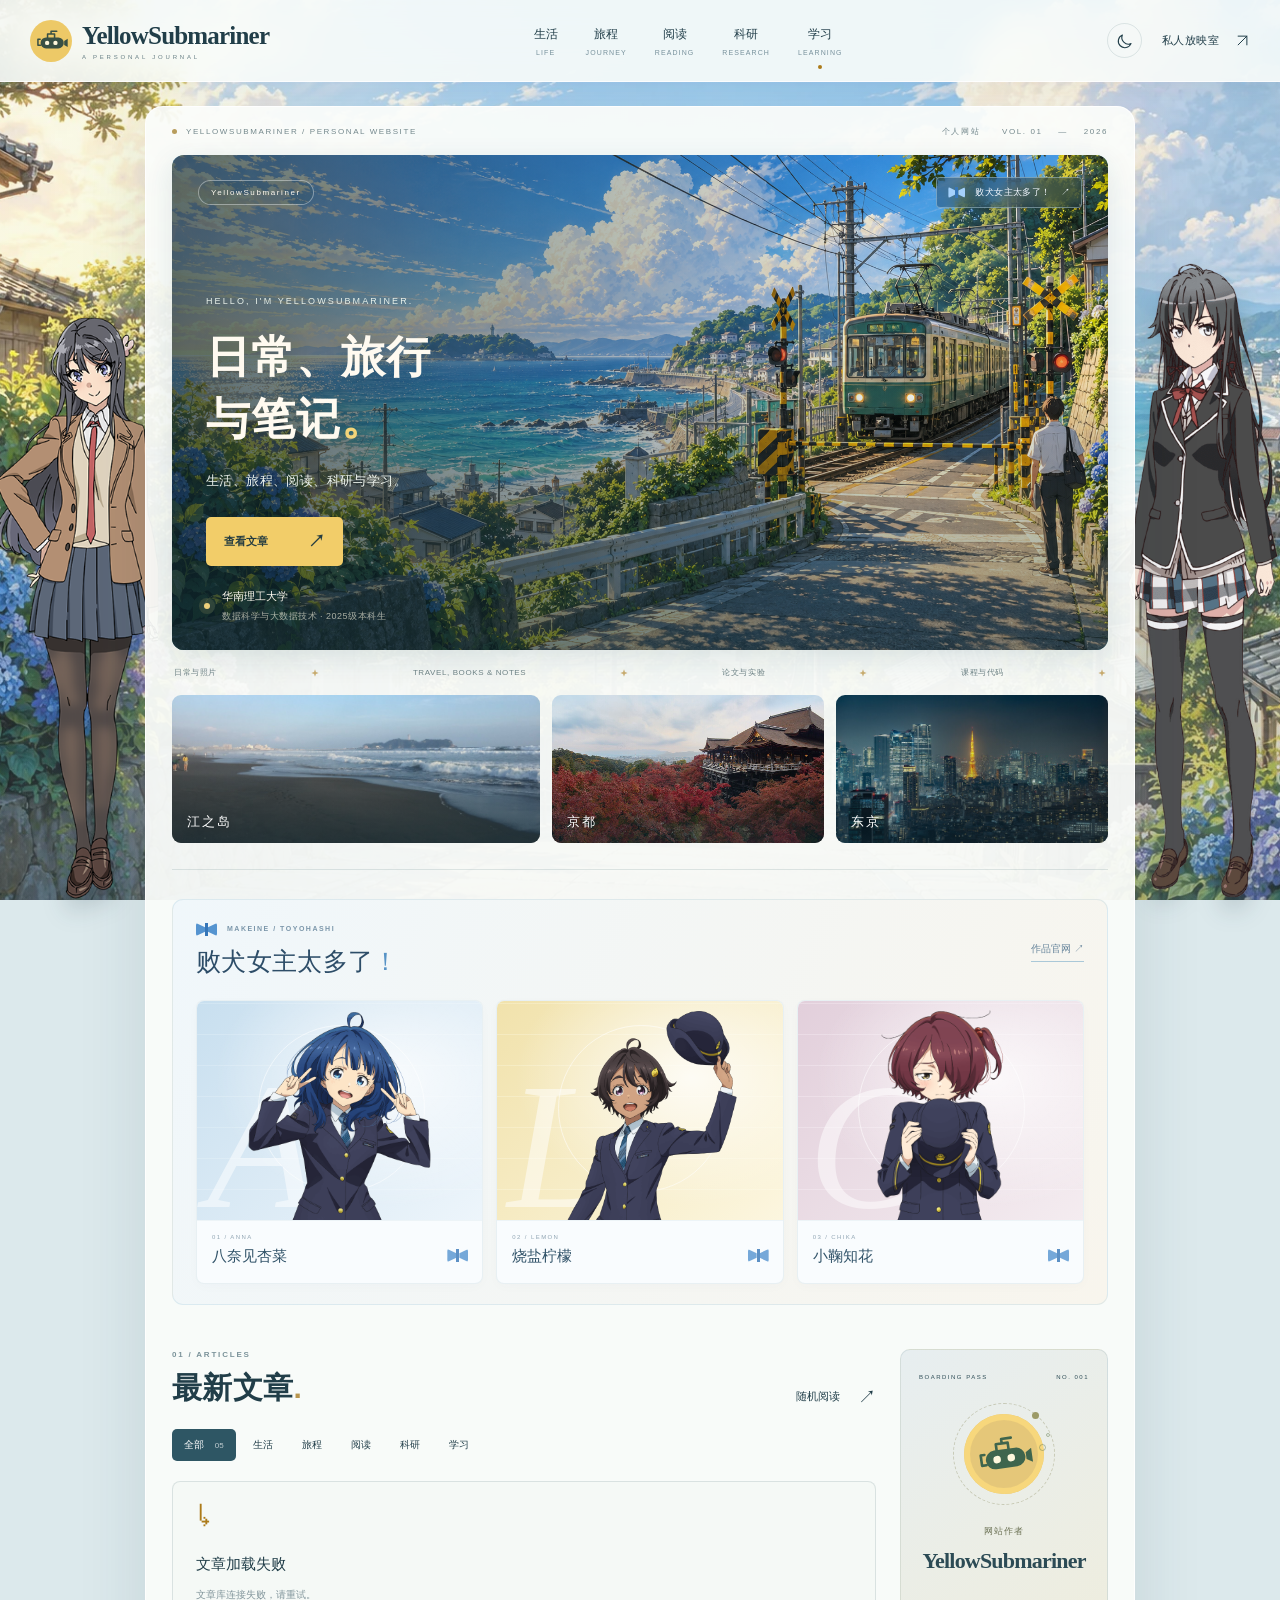
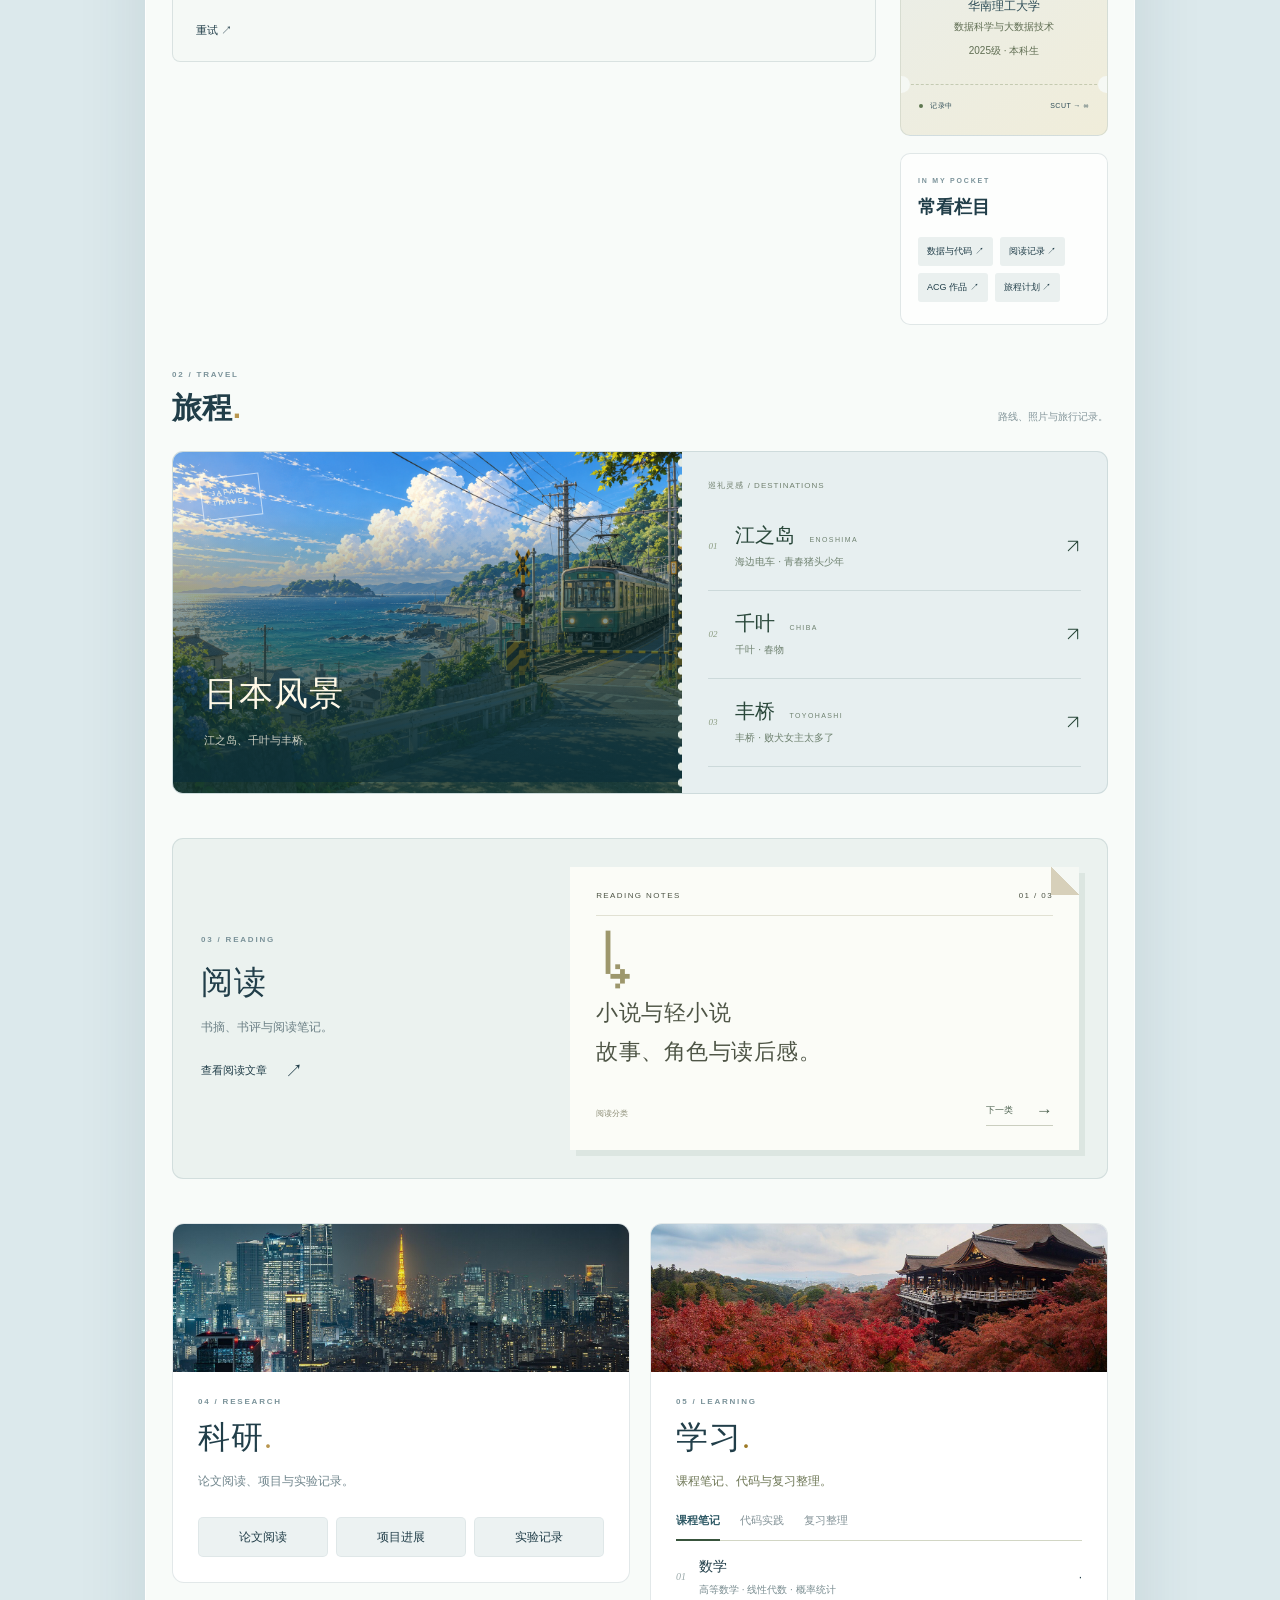
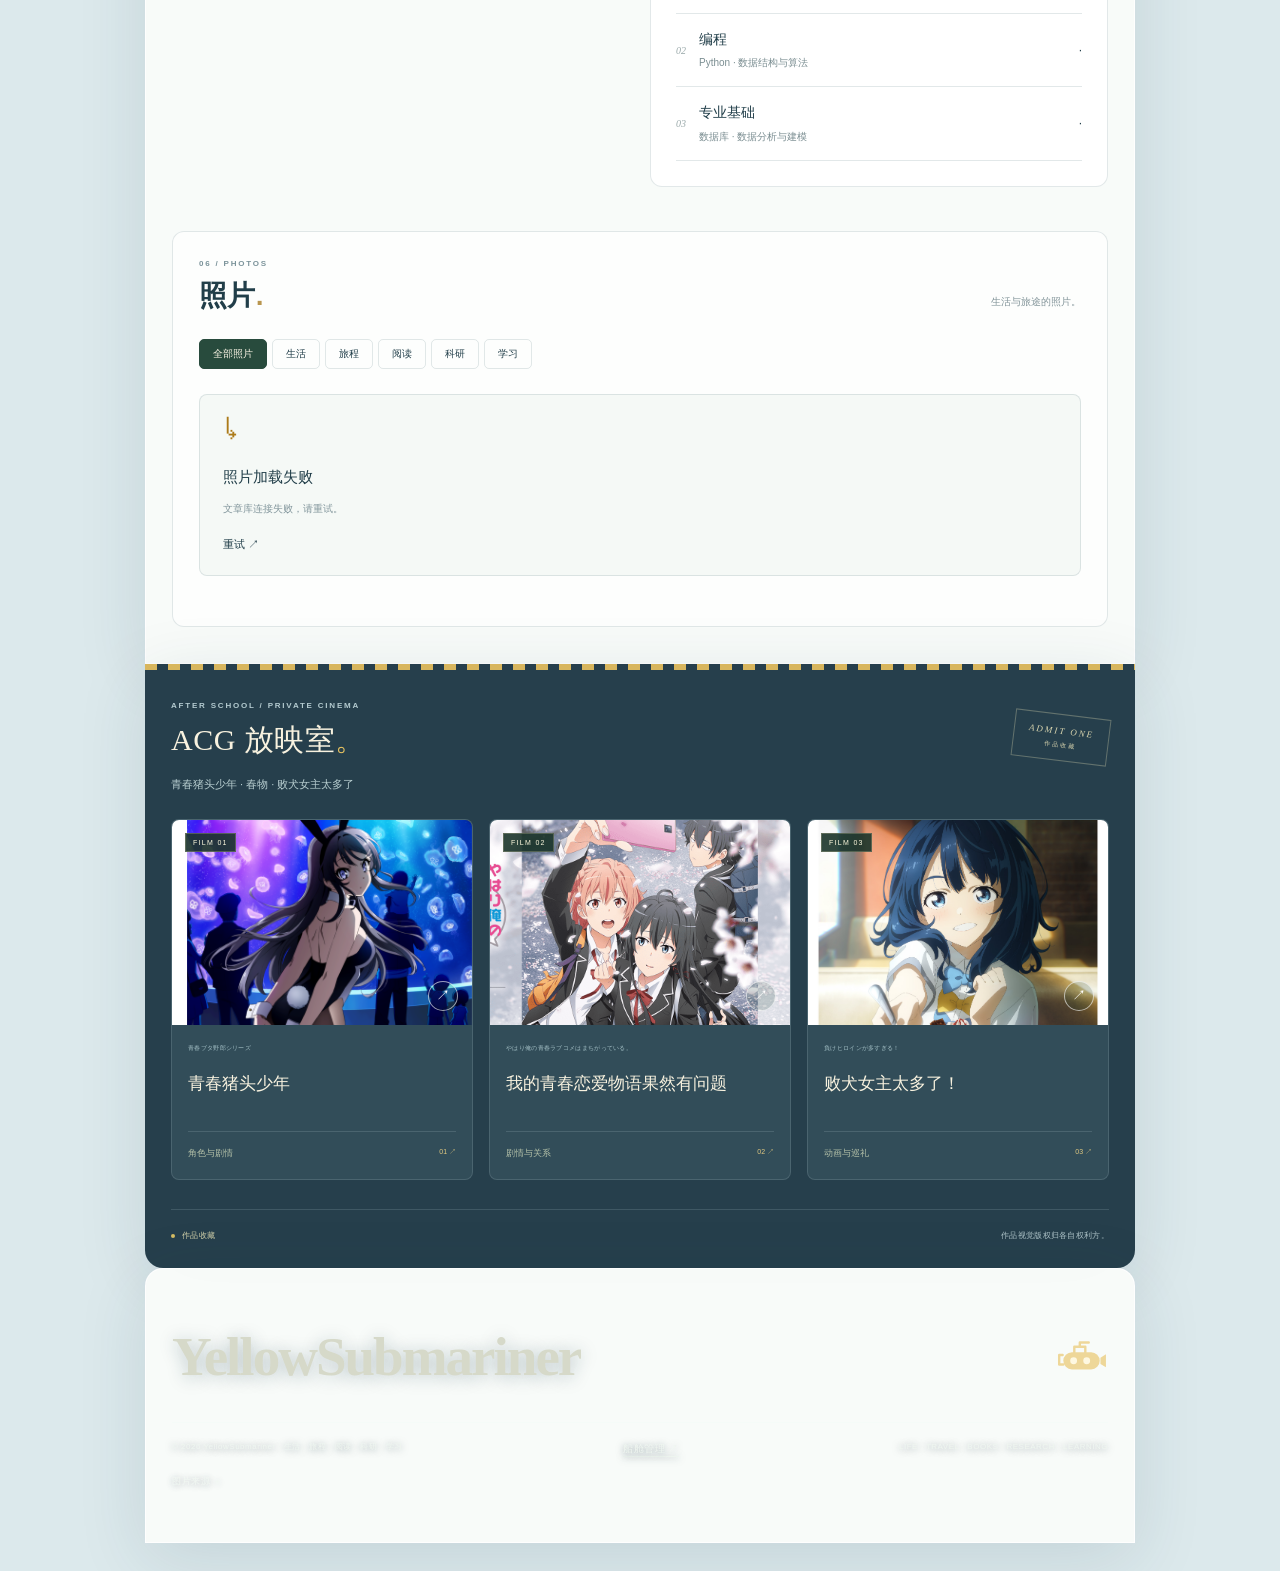
==== commit 07b136fb: "Replace Yukino with high-resolution art and add Makeine character cards" ====
--- a/index.html
+++ b/index.html
@@ -9,7 +9,7 @@
   <link rel="icon" href="assets/submarine.svg" type="image/svg+xml">
   <link rel="stylesheet" href="styles.css">
   <link rel="stylesheet" href="cms/front.css?v=296f218404ce">
-  <link rel="stylesheet" href="scenery.css?v=2b0544b4cbbf">
+  <link rel="stylesheet" href="scenery.css?v=65e8176dcf93">
   <script src="app.js?v=0ec6ef3a8335" defer></script>
   <script src="cms/vendor/purify.js" defer></script>
   <script src="cms/front.js?v=3bacd2c15e65" defer></script>
@@ -17,7 +17,7 @@
 <body>
   <div class="scene-background" aria-hidden="true"></div>
   <aside class="character-rail character-rail-left" aria-label="樱岛麻衣"><img src="assets/mai-sakurajima.png" alt="樱岛麻衣" width="400" height="820" decoding="async"></aside>
-  <aside class="character-rail character-rail-right" aria-label="雪之下雪乃"><img src="assets/yukino-yukinoshita.png" alt="雪之下雪乃" width="320" height="400" decoding="async"></aside>
+  <aside class="character-rail character-rail-right" aria-label="雪之下雪乃"><img src="assets/yukino-yukinoshita-hd.webp" alt="雪之下雪乃" width="458" height="1884" decoding="async"></aside>
   <svg class="svg-sprite" xmlns="http://www.w3.org/2000/svg" aria-hidden="true">
     <symbol id="submarine" viewBox="0 0 80 48"><path d="M14 21h-5v14h6M31 18v-9h16v9M39 9V3h13" fill="none" stroke="currentColor" stroke-width="3.5" stroke-linecap="round" stroke-linejoin="round"/><rect x="15" y="17" width="53" height="25" rx="12.5" fill="currentColor"/><circle cx="30" cy="29.5" r="5" fill="var(--sub-window,#fff7dc)"/><circle cx="49" cy="29.5" r="5" fill="var(--sub-window,#fff7dc)"/><path d="m69 25 8-5v19l-8-5" fill="currentColor"/></symbol>
     <symbol id="arrow" viewBox="0 0 24 24"><path d="M5 19 19 5M5 5h14v14" fill="none" stroke="currentColor" stroke-width="1.6" stroke-linecap="round" stroke-linejoin="round"/></symbol>
@@ -45,7 +45,7 @@
       <section class="hero" aria-labelledby="hero-title">
         <img class="hero-image" src="assets/hero.png" alt="原创青春动画风插画：海边电车、夏日云朵与洒满阳光的铁路道口" fetchpriority="high" width="1536" height="1024">
         <div class="hero-shade"></div>
-        <div class="hero-top"><span class="glass-label">YellowSubmariner</span><span class="hero-weather"><svg><use href="#sun"/></svg> 日常记录</span></div>
+        <div class="hero-top"><span class="glass-label">YellowSubmariner</span><a class="makeine-hero-tag" href="#makeine-corner"><span class="makeine-bow" aria-hidden="true"></span> 败犬女主太多了！ <span aria-hidden="true">↗</span></a></div>
         <div class="hero-copy"><p class="eyebrow">HELLO, I'M YELLOWSUBMARINER.</p><h1 id="hero-title">日常、旅行<br>与笔记<span>。</span></h1><p class="hero-description">生活、旅程、阅读、科研与学习。</p><a class="hero-button" href="#journal">查看文章 <span>↗</span></a></div>
         <div class="hero-bottom"><div class="hero-identity"><span class="identity-dot"></span><span>华南理工大学<small>数据科学与大数据技术 · 2025级本科生</small></span></div><div class="hero-signature">SCUT<br><span>2025 — NOW</span></div></div>
         <div class="side-note">记录与分享</div>
@@ -56,6 +56,15 @@
         <figure class="japan-frame"><img src="assets/japan-enoshima.jpg" alt="江之岛风景" width="1200" height="800" loading="lazy" decoding="async"><figcaption>江之岛</figcaption></figure>
         <figure class="japan-frame"><img src="assets/japan-kyoto.jpg" alt="京都风景" width="1200" height="800" loading="lazy" decoding="async"><figcaption>京都</figcaption></figure>
         <figure class="japan-frame"><img src="assets/japan-tokyo.jpg" alt="东京风景" width="1200" height="800" loading="lazy" decoding="async"><figcaption>东京</figcaption></figure>
+      </section>
+
+      <section class="makeine-feature" id="makeine-corner" aria-labelledby="makeine-heading">
+        <div class="makeine-heading"><div><p class="eyebrow"><span class="makeine-bow" aria-hidden="true"></span> MAKEINE / TOYOHASHI</p><h2 id="makeine-heading">败犬女主太多了<span>！</span></h2></div><a class="makeine-official" href="https://makeine-anime.com/" target="_blank" rel="noopener noreferrer">作品官网 ↗</a></div>
+        <div class="makeine-cast">
+          <figure class="makeine-person makeine-anna"><div class="makeine-portrait"><span class="makeine-initial" aria-hidden="true">A</span><img src="assets/makeine-anna.webp" alt="八奈见杏菜" width="520" height="1100" loading="lazy" decoding="async"></div><figcaption><span>01 / ANNA</span><strong>八奈见杏菜</strong><i class="makeine-bow" aria-hidden="true"></i></figcaption></figure>
+          <figure class="makeine-person makeine-lemon"><div class="makeine-portrait"><span class="makeine-initial" aria-hidden="true">L</span><img src="assets/makeine-lemon.webp" alt="烧盐柠檬" width="620" height="1220" loading="lazy" decoding="async"></div><figcaption><span>02 / LEMON</span><strong>烧盐柠檬</strong><i class="makeine-bow" aria-hidden="true"></i></figcaption></figure>
+          <figure class="makeine-person makeine-chika"><div class="makeine-portrait"><span class="makeine-initial" aria-hidden="true">C</span><img src="assets/makeine-chika.webp" alt="小鞠知花" width="340" height="1000" loading="lazy" decoding="async"></div><figcaption><span>03 / CHIKA</span><strong>小鞠知花</strong><i class="makeine-bow" aria-hidden="true"></i></figcaption></figure>
+        </div>
       </section>
       <div class="journal-layout section-space" id="journal">
         <section class="journal-main" aria-labelledby="journal-heading">
@@ -100,7 +109,7 @@
       </div>
     </div>
     <section id="cinema" class="cinema-section" aria-labelledby="cinema-heading"><div class="page-shell"><div class="section-heading"><div><p class="eyebrow">AFTER SCHOOL / PRIVATE CINEMA</p><h2 id="cinema-heading">ACG 放映室<span>。</span></h2></div><span class="cinema-ticket">ADMIT ONE<br><b>作品收藏</b></span></div><p class="cinema-intro">青春猪头少年 · 春物 · 败犬女主太多了</p><div class="anime-grid"><article class="anime-card"><button data-article="aobuta" class="anime-open"><div class="anime-image aobuta-image"><img src="assets/aobuta.png" alt="《青春猪头少年不会梦到兔女郎学姐》官方视觉图" loading="lazy"><span class="film-number">FILM 01</span><span class="play-circle">↗</span></div><div class="anime-content"><p>青春ブタ野郎シリーズ</p><h3>青春猪头少年</h3><div><span>角色与剧情</span><span>01 ↗</span></div></div></button></article><article class="anime-card"><button data-article="oregairu" class="anime-open"><div class="anime-image oregairu-image"><img src="assets/oregairu.png" alt="《我的青春恋爱物语果然有问题。完》官方视觉图" loading="lazy"><span class="film-number">FILM 02</span><span class="play-circle">↗</span></div><div class="anime-content"><p>やはり俺の青春ラブコメはまちがっている。</p><h3>我的青春恋爱物语果然有问题</h3><div><span>剧情与关系</span><span>02 ↗</span></div></div></button></article><article class="anime-card"><button data-article="makeine" class="anime-open"><div class="anime-image makeine-image"><img src="assets/makeine.jpg" alt="《败犬女主太多了！》官方主视觉" loading="lazy"><span class="film-number">FILM 03</span><span class="play-circle">↗</span></div><div class="anime-content"><p>負けヒロインが多すぎる！</p><h3>败犬女主太多了！</h3><div><span>动画与巡礼</span><span>03 ↗</span></div></div></button></article></div><div class="cinema-bottom"><span><i></i> 作品收藏</span><span>作品视觉版权归各自权利方。</span></div></div></section>
-    <footer class="site-footer page-shell"><div class="footer-top"><div><p class="eyebrow">PERSONAL WEBSITE</p><h2>YellowSubmariner</h2></div><a href="#home" class="back-top" aria-label="回到顶部">↑<span>回到顶部</span></a></div><div class="footer-wordmark">YellowSubmariner<svg><use href="#submarine"/></svg></div><div class="footer-bottom"><span>© 2026 YellowSubmariner · 生活、旅程、阅读、科研、学习</span><a class="cms-admin-link" href="https://yellowsubmaine-journal.satinymorel.chatgpt.site/admin">船舱管理 ↗</a><span>LIFE · TRAVEL · BOOKS · RESEARCH · LEARNING</span><details class="asset-credit"><summary>图片来源 ＋</summary><p>江之岛：Wiki Taro · CC0；京都：lumoplank · CC0；东京：<a href="https://commons.wikimedia.org/wiki/File:Tokyo_Tower,_Minato_City.jpg" target="_blank" rel="noopener noreferrer">David Kernan</a> · <a href="https://creativecommons.org/licenses/by/4.0/" target="_blank" rel="noopener noreferrer">CC BY 4.0</a>（缩放、压缩）。人物素材：<a href="https://character.onnada.com/64992" target="_blank" rel="noopener noreferrer">樱岛麻衣</a> / <a href="https://www.tbs.co.jp/anime/oregairu/2nd/personal/chara02.html" target="_blank" rel="noopener noreferrer">雪之下雪乃</a>，版权归各自权利方。背景为原创 AI 插画。<a href="assets/sources.json" target="_blank" rel="noopener">完整来源</a></p></details></div></footer>
+    <footer class="site-footer page-shell"><div class="footer-top"><div><p class="eyebrow">PERSONAL WEBSITE</p><h2>YellowSubmariner</h2></div><a href="#home" class="back-top" aria-label="回到顶部">↑<span>回到顶部</span></a></div><div class="footer-wordmark">YellowSubmariner<svg><use href="#submarine"/></svg></div><div class="footer-bottom"><span>© 2026 YellowSubmariner · 生活、旅程、阅读、科研、学习</span><a class="cms-admin-link" href="https://yellowsubmaine-journal.satinymorel.chatgpt.site/admin">船舱管理 ↗</a><span>LIFE · TRAVEL · BOOKS · RESEARCH · LEARNING</span><details class="asset-credit"><summary>图片来源 ＋</summary><p>江之岛：Wiki Taro · CC0；京都：lumoplank · CC0；东京：<a href="https://commons.wikimedia.org/wiki/File:Tokyo_Tower,_Minato_City.jpg" target="_blank" rel="noopener noreferrer">David Kernan</a> · <a href="https://creativecommons.org/licenses/by/4.0/" target="_blank" rel="noopener noreferrer">CC BY 4.0</a>（缩放、压缩）。人物素材：<a href="https://character.onnada.com/64992" target="_blank" rel="noopener noreferrer">樱岛麻衣</a> / <a href="https://www.zerochan.net/2895747" target="_blank" rel="noopener noreferrer">雪之下雪乃</a>，版权归各自权利方。《败犬》三女主：<a href="https://recommend.jr-central.co.jp/oshi-tabi/makeine3rd/" target="_blank" rel="noopener noreferrer">JR 东海联动立绘</a>，©雨森たきび／小学館／マケイン応援委員会。背景为原创 AI 插画。<a href="assets/sources.json" target="_blank" rel="noopener">完整来源</a></p></details></div></footer>
   </main>
   <dialog id="story-dialog" aria-labelledby="story-title"><div class="dialog-topline"><span id="story-kicker">FIELD NOTE</span><button class="dialog-close icon-button" aria-label="关闭手记">×</button></div><div id="story-image" class="story-cover" hidden></div><div class="story-body"><p class="eyebrow" id="story-label"></p><h2 id="story-title"></h2><div id="story-content"></div><div class="story-end"><svg><use href="#submarine"/></svg><span>阅读完毕。</span></div></div></dialog>
   <div id="toast" role="status" aria-live="polite"></div>
--- a/scenery.css
+++ b/scenery.css
@@ -205,3 +205,46 @@
 .cms-category-notes .cms-note-copy small{display:none}
 [data-theme="dark"] .learning-section .cms-note-copy strong,[data-theme="dark"] .cms-category-learning .cms-category-heading{color:var(--scene-ink)}
 [data-theme="dark"] .cms-empty p{color:#adc2c7}
+
+/* Makeine: blue ribbons, paper colours and three character portraits. */
+.makeine-bow{display:inline-block;position:relative;flex:none;width:21px;height:13px;vertical-align:middle;background:linear-gradient(90deg,transparent 43%,#3676b8 43% 57%,transparent 57%);color:#5594d0}
+.makeine-bow:before,.makeine-bow:after{content:"";position:absolute;top:0;width:9px;height:13px;background:currentColor;border-radius:2px}
+.makeine-bow:before{left:0;clip-path:polygon(0 0,100% 32%,100% 68%,0 100%)}
+.makeine-bow:after{right:0;clip-path:polygon(100% 0,0 32%,0 68%,100% 100%)}
+.makeine-hero-tag{display:inline-flex;align-items:center;gap:10px;padding:8px 11px;border:1px solid #c5e5f16b;border-radius:4px;background:#203e586b;backdrop-filter:blur(8px);color:#f3f8ff;font-size:9px;letter-spacing:.4px;transition:background .2s}
+.makeine-hero-tag:hover{background:#284b6dba}
+.makeine-hero-tag .makeine-bow{width:17px;height:11px;color:#a5d1fc}
+.makeine-hero-tag .makeine-bow:before,.makeine-hero-tag .makeine-bow:after{width:7px;height:11px}
+.makeine-feature{margin-top:29px;padding:23px 23px 20px;border:1px solid #8bb6cc36;border-radius:11px;scroll-margin-top:108px;background:linear-gradient(115deg,#f0f7fb,#f8f5ed);position:relative;overflow:hidden}
+.makeine-heading{display:flex;justify-content:space-between;align-items:center;gap:18px;margin-bottom:19px}
+.makeine-heading .eyebrow{display:flex;align-items:center;gap:10px;font-size:7px;letter-spacing:1.5px;color:#7b96aa}
+.makeine-heading h2{font-family:var(--serif);font-size:25px;font-weight:500;letter-spacing:.3px;line-height:1.5;margin-top:7px;color:#2d4d68}
+.makeine-heading h2>span{color:#5793c6}
+.makeine-official{color:#68869c;font-size:10px;white-space:nowrap;border-bottom:1px solid #aac8d8;padding-bottom:5px}
+.makeine-official:hover{color:#286795}
+.makeine-cast{display:grid;grid-template-columns:repeat(3,minmax(0,1fr));gap:13px}
+.makeine-person{min-width:0;margin:0;border-radius:8px;overflow:hidden;background:#f9fcfe;border:1px solid #b0c9d23d;box-shadow:0 3px 12px #223e5405}
+.makeine-portrait{height:219px;position:relative;overflow:hidden;background:radial-gradient(ellipse at 68% 35%,#ffffffcf,transparent 64%),repeating-linear-gradient(0deg,transparent 0 30px,#faffff30 30px 31px),linear-gradient(135deg,#c8dfef,#edf5fb)}
+.makeine-lemon .makeine-portrait{background:radial-gradient(ellipse at 68% 35%,#ffffffcf,transparent 64%),repeating-linear-gradient(0deg,transparent 0 30px,#ffffed45 30px 31px),linear-gradient(135deg,#f1e2ac,#fcf6df)}
+.makeine-chika .makeine-portrait{background:radial-gradient(ellipse at 68% 35%,#ffffffcf,transparent 64%),repeating-linear-gradient(0deg,transparent 0 30px,#fffaff45 30px 31px),linear-gradient(135deg,#e2cfdb,#f4ecf0)}
+.makeine-portrait:after{content:"";position:absolute;width:165px;height:165px;border:1px solid #fff8;border-radius:50%;left:calc(50% - 82px);top:24px;pointer-events:none}
+.makeine-initial{position:absolute;font:italic 180px/.9 Georgia,serif;left:10px;bottom:-8px;color:#ffffff80;pointer-events:none}
+.makeine-portrait img{position:absolute;z-index:1;left:50%;top:8px;transform:translateX(-50%);width:auto;height:390px;max-width:none;object-fit:contain;transition:transform .35s}
+.makeine-person:hover img{transform:translateX(-50%) translateY(-4px)}
+.makeine-person figcaption{position:relative;padding:13px 15px 14px;border-top:1px solid #b0c9d22b;color:#315369}
+.makeine-person figcaption>span{display:block;font-size:6px;letter-spacing:1.4px;color:#91a5b3}
+.makeine-person figcaption>strong{display:block;font-family:var(--serif);font-size:15px;font-weight:500;line-height:1.7;margin-top:4px}
+.makeine-person figcaption>.makeine-bow{position:absolute;right:14px;bottom:21px;opacity:.8}
+[data-theme="dark"] .makeine-feature{background:linear-gradient(115deg,#203f53,#2d454d);border-color:#7fa0b440}
+[data-theme="dark"] .makeine-heading h2,[data-theme="dark"] .makeine-person figcaption{color:#d9e9f3}
+[data-theme="dark"] .makeine-person{background:#2b4b5e;border-color:#acc6d335}
+[data-theme="dark"] .makeine-heading .eyebrow,[data-theme="dark"] .makeine-official{color:#a6bfce}
+[data-theme="dark"] .makeine-person figcaption>span{color:#b1c7d3}
+@media(min-width:1600px){.makeine-portrait{height:246px}.makeine-portrait img{height:435px}}
+@media(min-width:981px) and (max-width:1250px){.makeine-portrait{height:190px}.makeine-portrait img{height:340px}.makeine-feature{padding:20px}.makeine-person figcaption{padding:12px}.makeine-person figcaption>strong{font-size:14px}.makeine-person figcaption>.makeine-bow{right:11px;width:17px;opacity:.6}}
+@media(max-width:700px){.makeine-feature{margin-top:20px;padding:17px 13px 13px;scroll-margin-top:90px}.makeine-heading{gap:10px;margin-bottom:15px}.makeine-heading .eyebrow{font-size:5px;letter-spacing:1px;gap:7px}.makeine-heading h2{font-size:20px;margin-top:5px}.makeine-official{font-size:8px;padding-bottom:4px}.makeine-cast{gap:7px}.makeine-portrait{height:155px}.makeine-portrait img{top:7px;height:270px}.makeine-initial{font-size:125px;left:0}.makeine-portrait:after{width:112px;height:112px;left:calc(50% - 56px);top:20px}.makeine-person figcaption{padding:10px 8px 12px}.makeine-person figcaption>span{font-size:5px;letter-spacing:.6px}.makeine-person figcaption>strong{font-size:11px;margin-top:4px;white-space:nowrap}.makeine-person figcaption>.makeine-bow{display:none}.makeine-hero-tag{font-size:7px;gap:6px;padding:6px 8px}.makeine-hero-tag .makeine-bow{width:15px;height:10px}.makeine-hero-tag .makeine-bow:before,.makeine-hero-tag .makeine-bow:after{width:6px;height:10px}.hero-top{inset:18px 15px auto}}
+@media(max-width:380px){.makeine-feature{padding:15px 10px 10px}.makeine-heading h2{font-size:17px}.makeine-heading .eyebrow{font-size:4px}.makeine-official{font-size:7px}.makeine-portrait{height:140px}.makeine-portrait img{height:245px}.makeine-person figcaption{padding:9px 6px}.makeine-person figcaption>strong{font-size:10px}.makeine-hero-tag{font-size:6px;gap:4px}}
+@media(prefers-reduced-motion:reduce){.makeine-portrait img,.makeine-hero-tag{transition:none}.makeine-person:hover img{transform:translateX(-50%)}}
+
+/* The new portrait is a single high-resolution figure, with no composite crop. */
+.character-rail-right img{left:50%;right:auto;transform:translateX(-50%);width:auto;height:100%;max-width:none;clip-path:none;object-fit:contain;object-position:center bottom;image-rendering:auto}
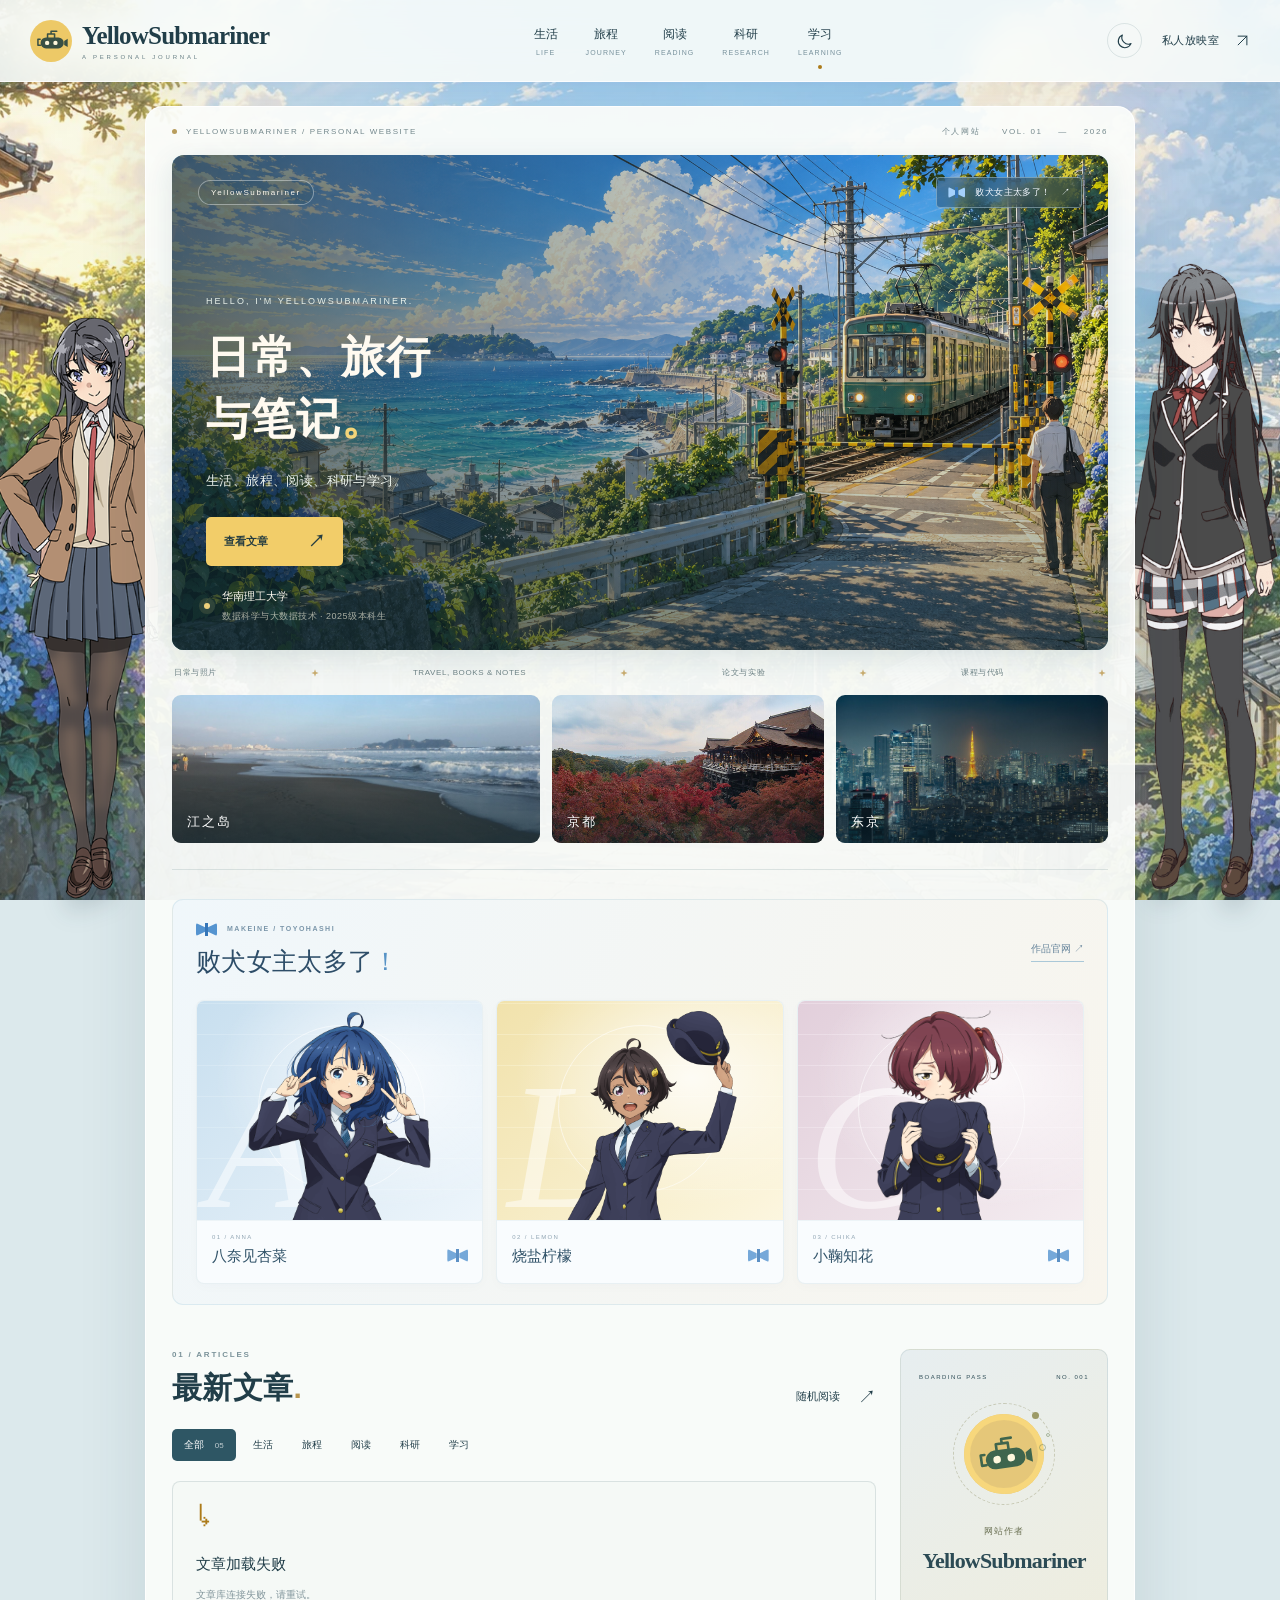
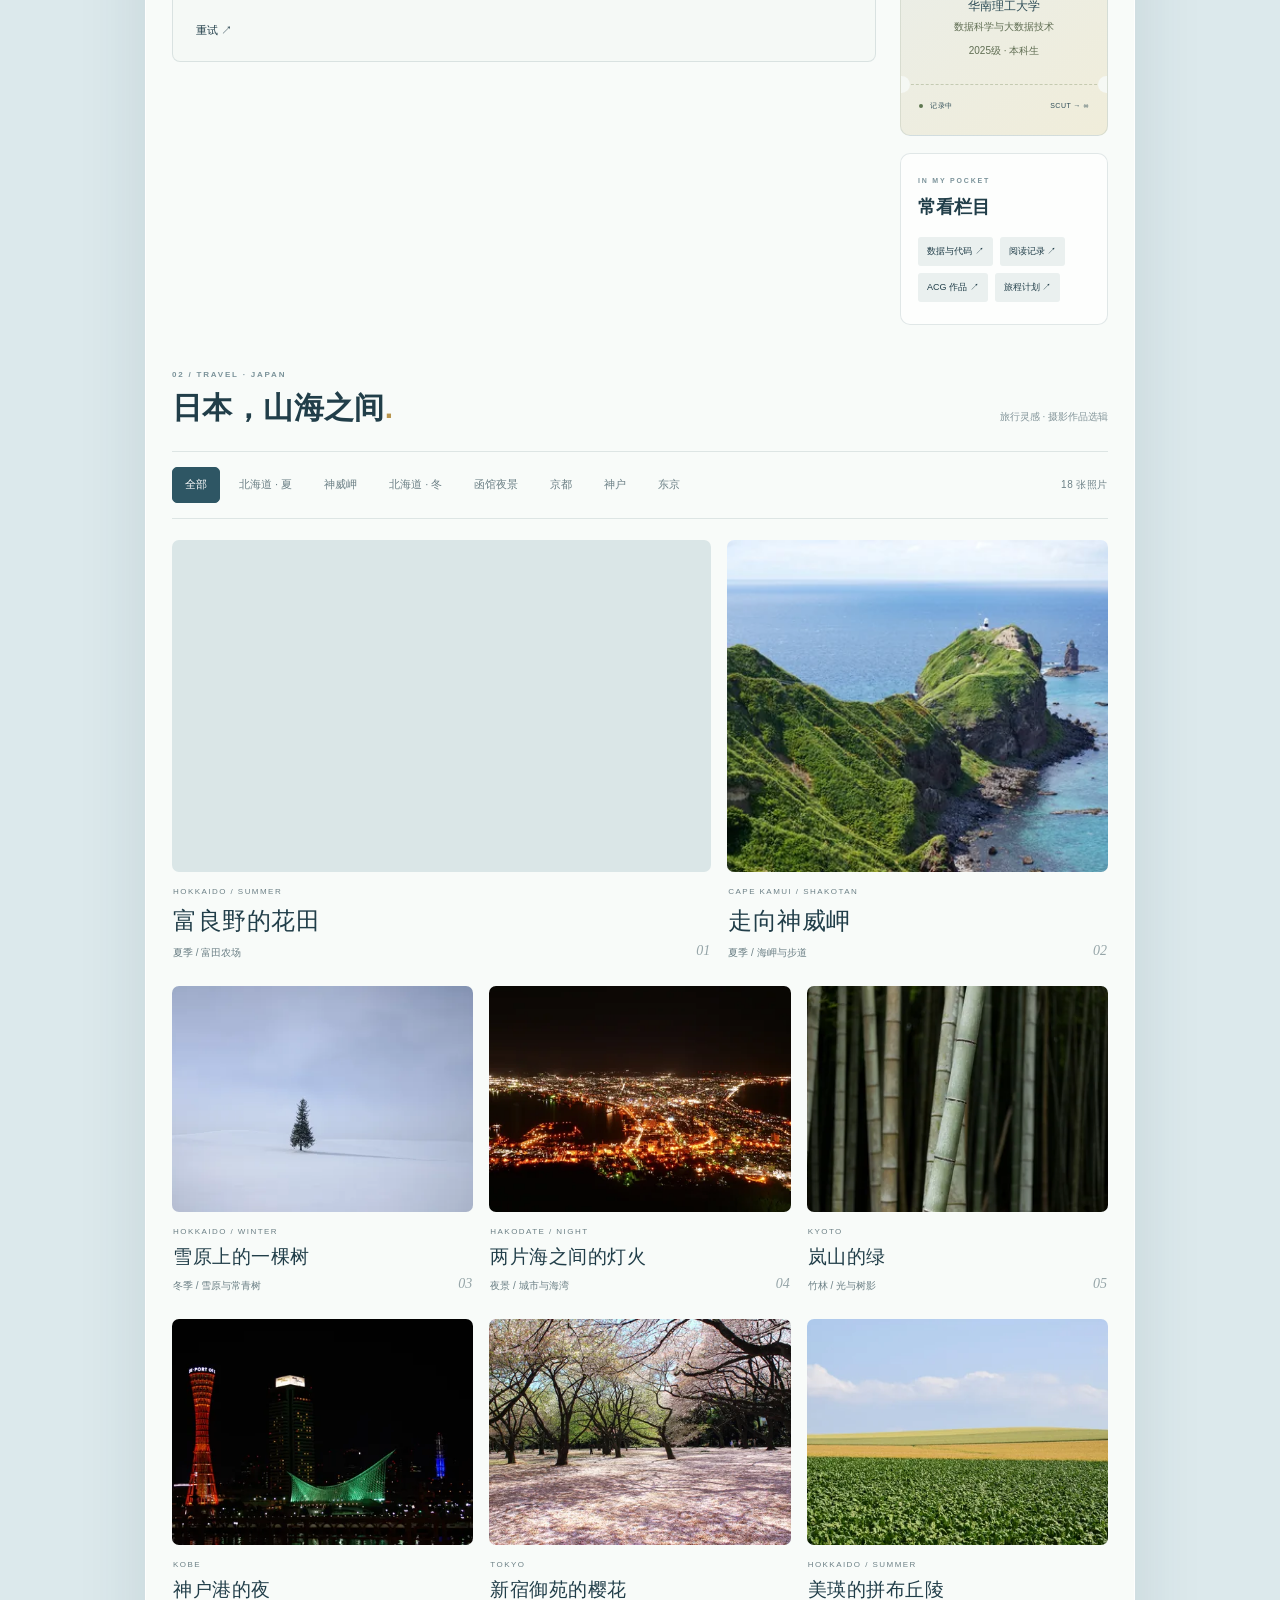
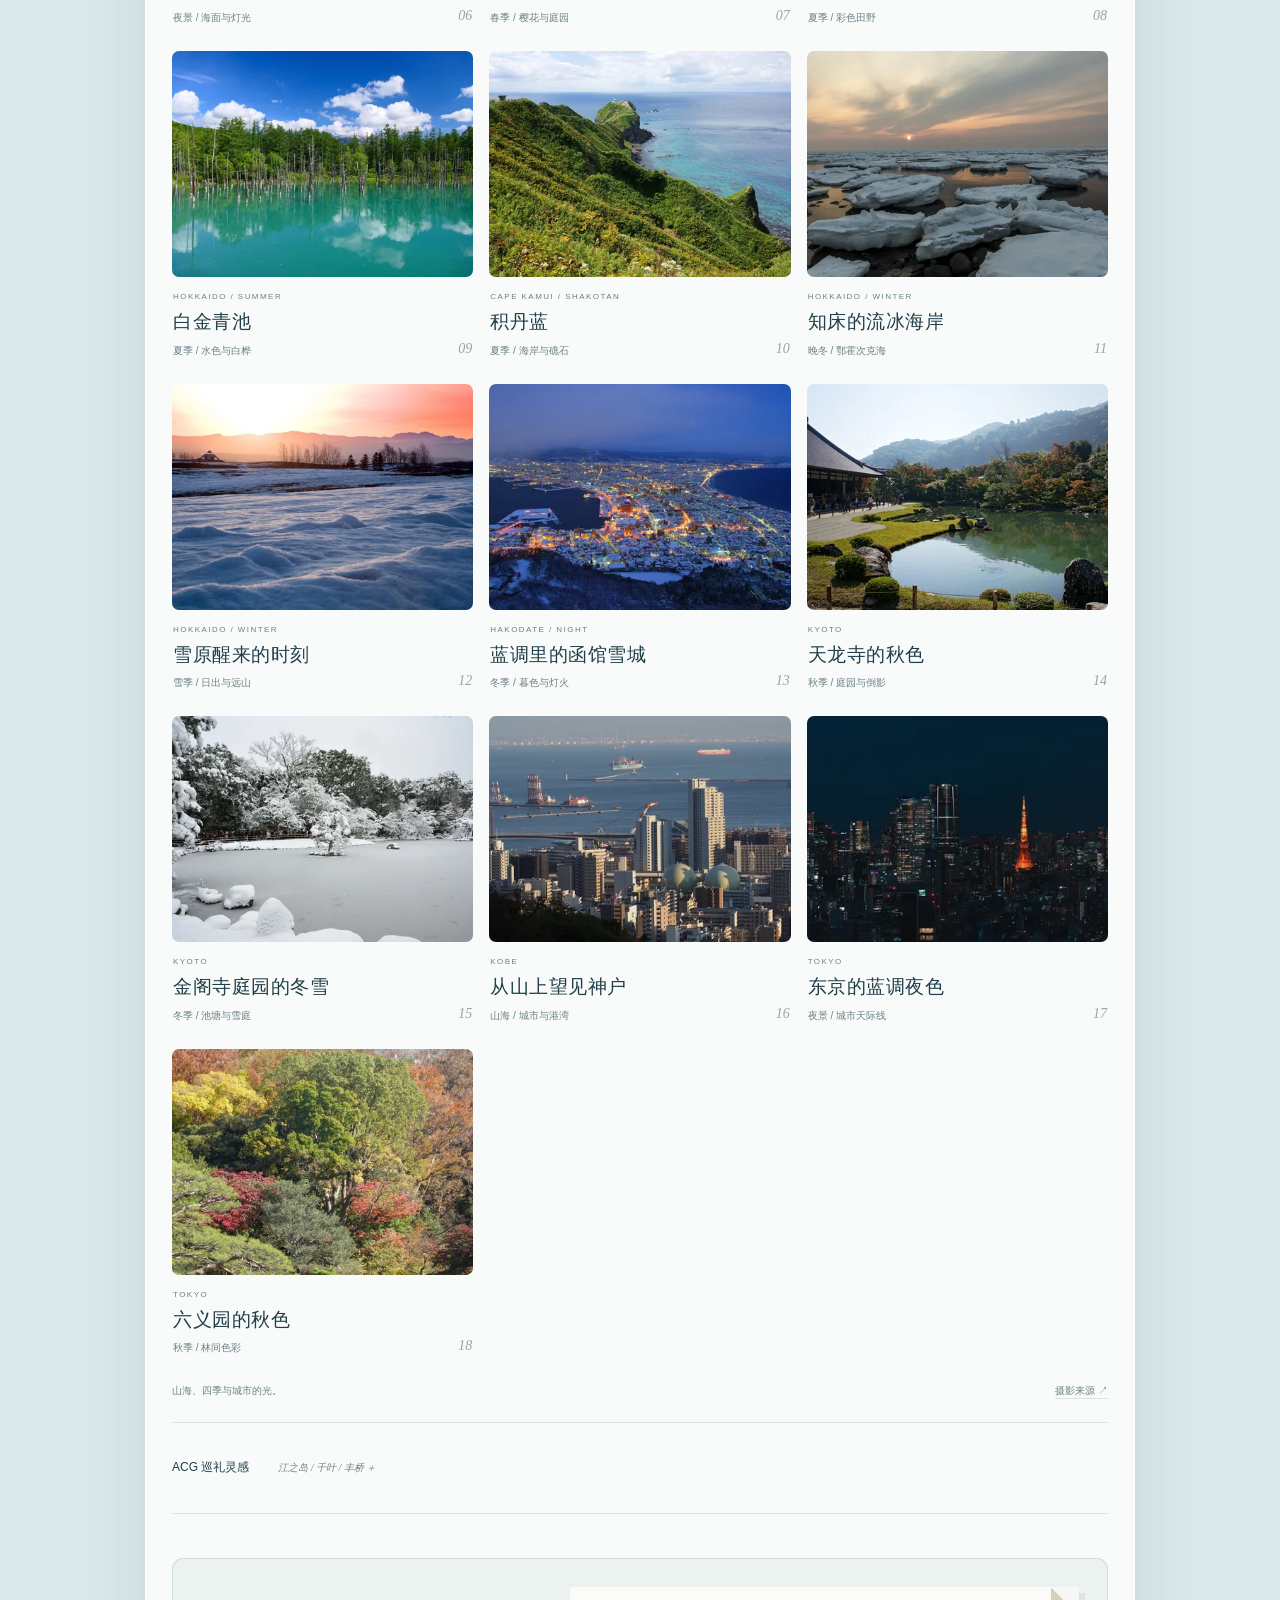
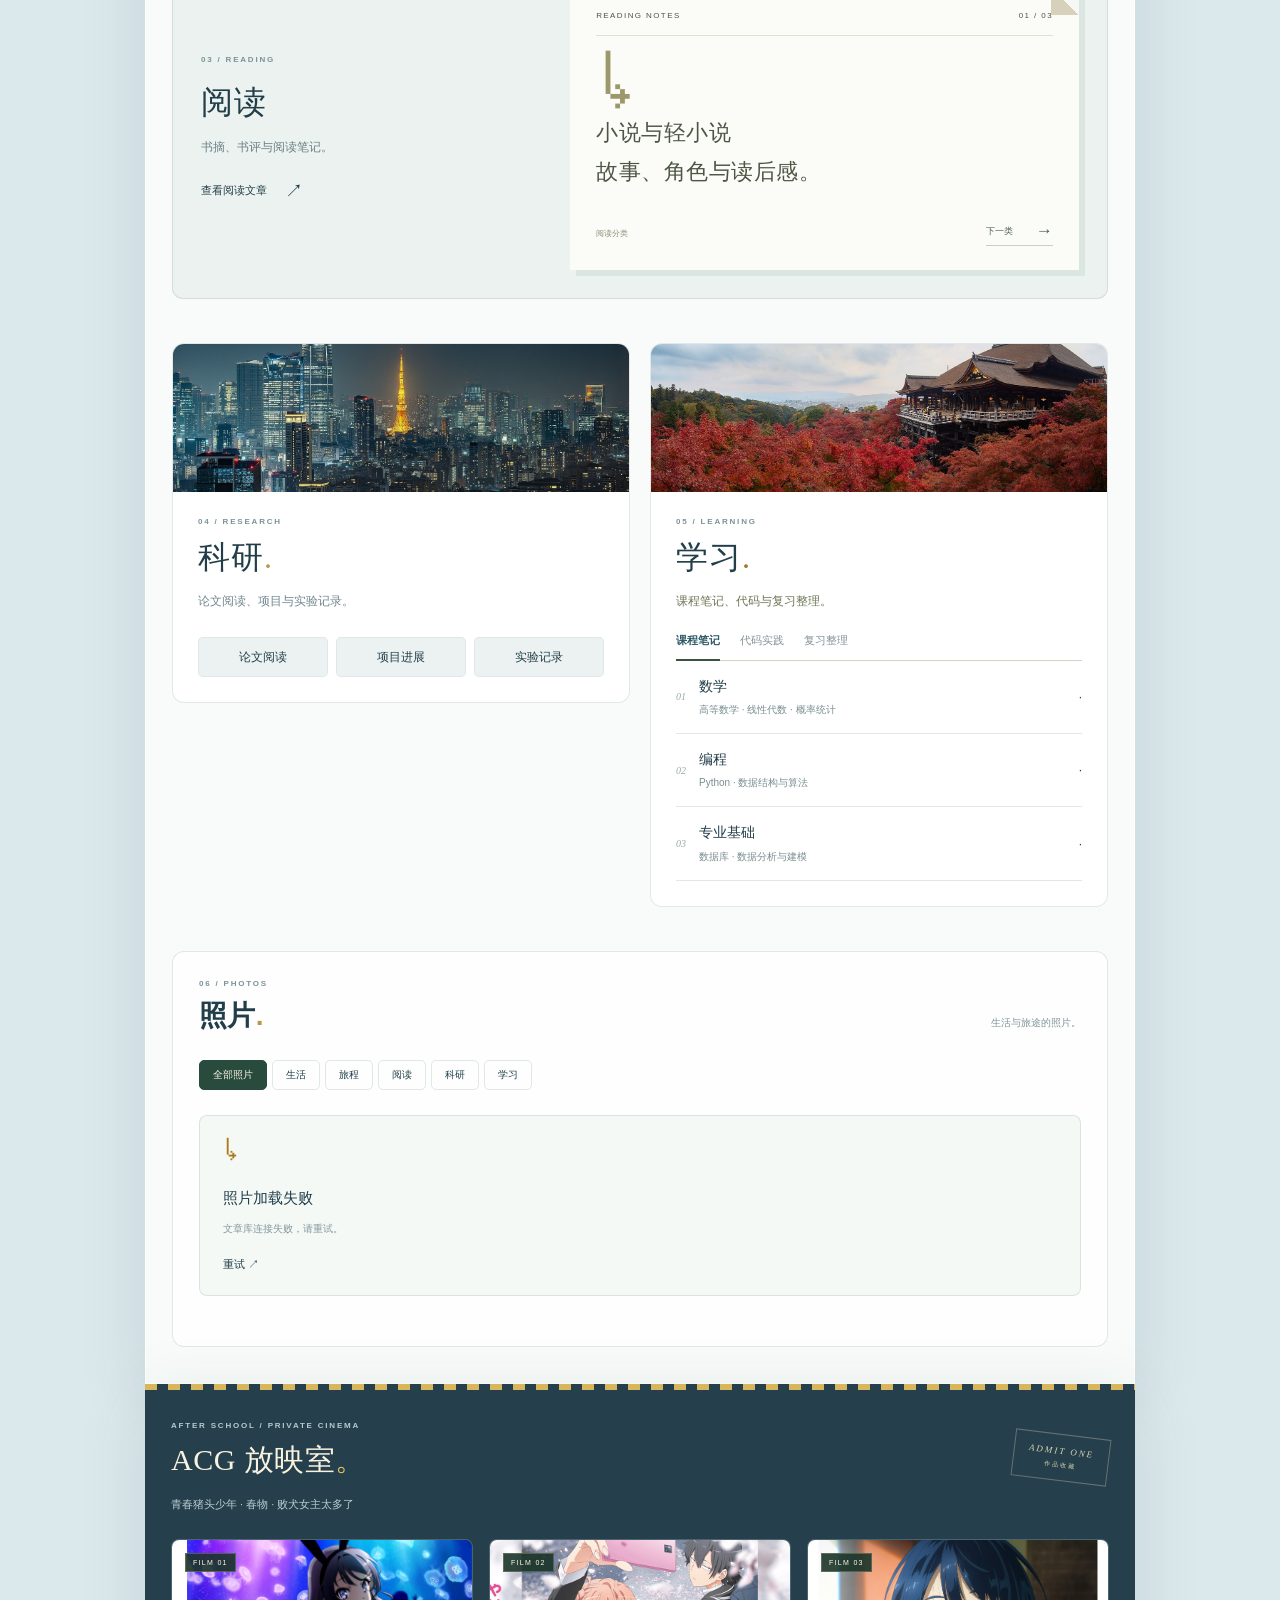
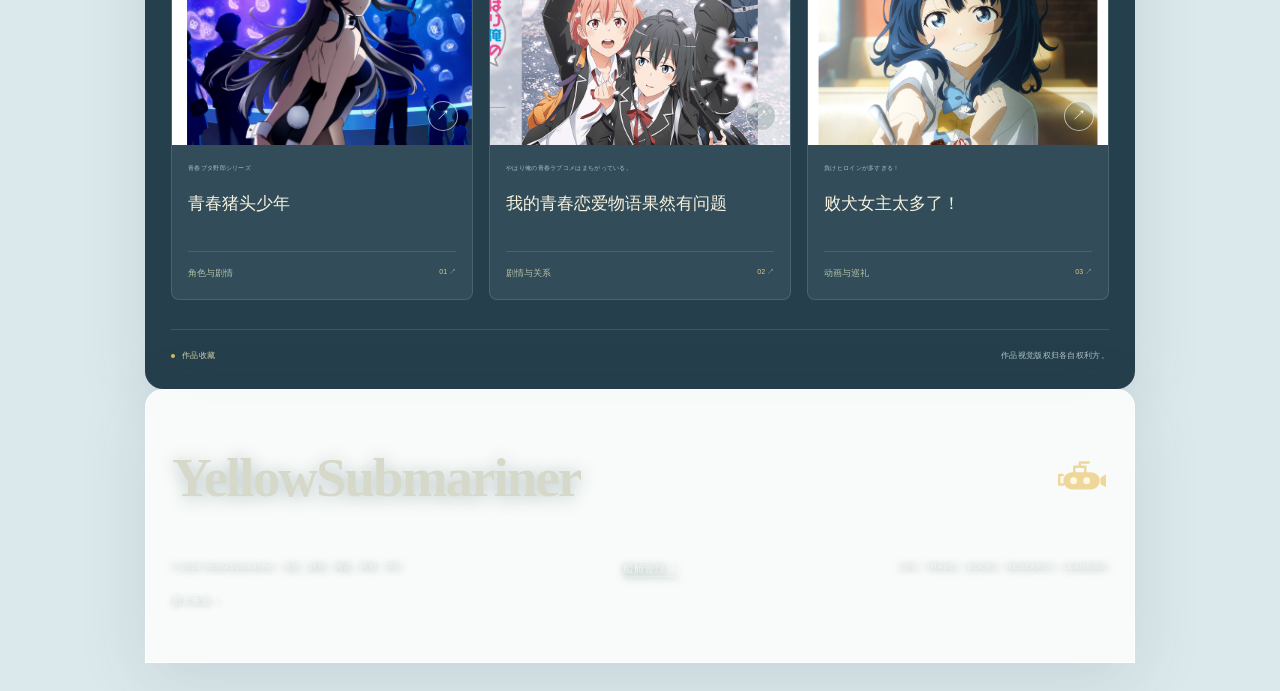
==== commit a2bd2152: "Add an HD Japan landscape gallery with seasonal and city collections" ====
--- a/index.html
+++ b/index.html
@@ -13,6 +13,9 @@
   <script src="app.js?v=0ec6ef3a8335" defer></script>
   <script src="cms/vendor/purify.js" defer></script>
   <script src="cms/front.js?v=3bacd2c15e65" defer></script>
+  <link rel="stylesheet" href="japan-gallery.css?v=c3dea70ed9dc">
+  <script src="japan-gallery-data.js?v=d6a191b8b053" defer></script>
+  <script src="japan-gallery.js?v=3a48d9095cdc" defer></script>
 </head>
 <body>
   <div class="scene-background" aria-hidden="true"></div>
@@ -87,7 +90,7 @@
           <section class="update-card"><p class="eyebrow">SHIP'S LOG</p><h3>网站更新</h3><div class="update-item"><span>10.21 / 2026</span><p>小站上线，开放五个栏目。</p></div><p class="handwritten">更新中</p></section>
         </aside>
       </div>
-      <section id="journey" class="journey-section section-space" aria-labelledby="journey-heading"><div class="section-heading"><div><p class="eyebrow">02 / TRAVEL</p><h2 id="journey-heading">旅程<span class="heading-dot">.</span></h2></div><span class="section-side-note">路线、照片与旅行记录。</span></div><div class="journey-board"><div class="journey-visual"><img src="assets/hero.png" alt="原创海边电车插画，作为未来旅程的灵感" loading="lazy"><div class="journey-overlay"><span class="destination-stamp">JAPAN<br>TRAVEL</span><h3>日本风景</h3><p>江之岛、千叶与丰桥。</p></div><span class="postcard-edge"></span></div><div class="destination-list"><p class="small-label">巡礼灵感 / DESTINATIONS</p><button data-article="enoshima"><span class="destination-no">01</span><div><h3>江之岛 <small>ENOSHIMA</small></h3><p>海边电车 · 青春猪头少年</p></div><svg><use href="#arrow"/></svg></button><button data-article="chiba"><span class="destination-no">02</span><div><h3>千叶 <small>CHIBA</small></h3><p>千叶 · 春物</p></div><svg><use href="#arrow"/></svg></button><button data-article="toyohashi"><span class="destination-no">03</span><div><h3>丰桥 <small>TOYOHASHI</small></h3><p>丰桥 · 败犬女主太多了</p></div><svg><use href="#arrow"/></svg></button><div class="route-note"><span>↳</span> 计划路线，尚未出发。</div></div></div></section>
+      <section id="journey" class="journey-section section-space" aria-labelledby="journey-heading"><div class="section-heading"><div><p class="eyebrow">02 / TRAVEL · JAPAN</p><h2 id="journey-heading">日本，山海之间<span class="heading-dot">.</span></h2></div><span class="section-side-note">旅行灵感 · 摄影作品选辑</span></div><div class="japan-gallery-toolbar"><div class="japan-filters" role="group" aria-label="按目的地筛选风景"><button data-japan-filter="all" aria-pressed="true" type="button">全部</button><button data-japan-filter="hokkaido-summer" aria-pressed="false" type="button">北海道 · 夏</button><button data-japan-filter="kamui" aria-pressed="false" type="button">神威岬</button><button data-japan-filter="hokkaido-winter" aria-pressed="false" type="button">北海道 · 冬</button><button data-japan-filter="hakodate" aria-pressed="false" type="button">函馆夜景</button><button data-japan-filter="kyoto" aria-pressed="false" type="button">京都</button><button data-japan-filter="kobe" aria-pressed="false" type="button">神户</button><button data-japan-filter="tokyo" aria-pressed="false" type="button">东京</button></div><p id="japan-gallery-count" aria-live="polite">18 张照片</p></div><div class="japan-photo-grid"><button class="japan-photo-card is-leading" data-japan-id="furano-lavender" data-region="hokkaido-summer" type="button" aria-label="放大查看：北海道 · 中富良野，富良野的花田" aria-haspopup="dialog"><picture><img src="assets/japan-gallery/furano-lavender-960.webp" srcset="assets/japan-gallery/furano-lavender-480.webp 480w, assets/japan-gallery/furano-lavender-960.webp 960w, assets/japan-gallery/furano-lavender-1600.webp 1600w" sizes="(max-width:700px) calc(100vw - 56px), (max-width:980px) 54vw, 670px" width="960" height="640" alt="北海道 · 中富良野，富良野的花田" loading="lazy" decoding="async"></picture><span class="japan-photo-caption"><small>HOKKAIDO / SUMMER</small><strong>富良野的花田</strong><span>夏季 / 富田农场</span></span><span class="japan-photo-number" aria-hidden="true">01</span></button><button class="japan-photo-card is-secondary" data-japan-id="cape-kamui" data-region="kamui" type="button" aria-label="放大查看：北海道 · 积丹半岛，走向神威岬" aria-haspopup="dialog"><picture><img src="assets/japan-gallery/cape-kamui-960.webp" srcset="assets/japan-gallery/cape-kamui-480.webp 480w, assets/japan-gallery/cape-kamui-960.webp 960w, assets/japan-gallery/cape-kamui-1600.webp 1600w" sizes="(max-width:390px) calc(100vw - 56px), (max-width:700px) 44vw, 480px" width="960" height="640" alt="北海道 · 积丹半岛，走向神威岬" loading="lazy" decoding="async"></picture><span class="japan-photo-caption"><small>CAPE KAMUI / SHAKOTAN</small><strong>走向神威岬</strong><span>夏季 / 海岬与步道</span></span><span class="japan-photo-number" aria-hidden="true">02</span></button><button class="japan-photo-card" data-japan-id="biei-snow-tree" data-region="hokkaido-winter" type="button" aria-label="放大查看：北海道 · 美瑛，雪原上的一棵树" aria-haspopup="dialog"><picture><img src="assets/japan-gallery/biei-snow-tree-960.webp" srcset="assets/japan-gallery/biei-snow-tree-480.webp 480w, assets/japan-gallery/biei-snow-tree-960.webp 960w, assets/japan-gallery/biei-snow-tree-1600.webp 1600w" sizes="(max-width:390px) calc(100vw - 56px), (max-width:700px) 44vw, (max-width:980px) 30vw, 360px" width="960" height="640" alt="北海道 · 美瑛，雪原上的一棵树" loading="lazy" decoding="async"></picture><span class="japan-photo-caption"><small>HOKKAIDO / WINTER</small><strong>雪原上的一棵树</strong><span>冬季 / 雪原与常青树</span></span><span class="japan-photo-number" aria-hidden="true">03</span></button><button class="japan-photo-card" data-japan-id="hakodate-blue-hour" data-region="hakodate" type="button" aria-label="放大查看：北海道 · 函馆山，两片海之间的灯火" aria-haspopup="dialog"><picture><img src="assets/japan-gallery/hakodate-blue-hour-960.webp" srcset="assets/japan-gallery/hakodate-blue-hour-480.webp 480w, assets/japan-gallery/hakodate-blue-hour-960.webp 960w, assets/japan-gallery/hakodate-blue-hour-1600.webp 1600w" sizes="(max-width:390px) calc(100vw - 56px), (max-width:700px) 44vw, (max-width:980px) 30vw, 360px" width="960" height="640" alt="北海道 · 函馆山，两片海之间的灯火" loading="lazy" decoding="async"></picture><span class="japan-photo-caption"><small>HAKODATE / NIGHT</small><strong>两片海之间的灯火</strong><span>夜景 / 城市与海湾</span></span><span class="japan-photo-number" aria-hidden="true">04</span></button><button class="japan-photo-card" data-japan-id="arashiyama-bamboo" data-region="kyoto" type="button" aria-label="放大查看：京都 · 岚山，岚山的绿" aria-haspopup="dialog"><picture><img src="assets/japan-gallery/arashiyama-bamboo-960.webp" srcset="assets/japan-gallery/arashiyama-bamboo-480.webp 480w, assets/japan-gallery/arashiyama-bamboo-960.webp 960w, assets/japan-gallery/arashiyama-bamboo-1600.webp 1600w" sizes="(max-width:390px) calc(100vw - 56px), (max-width:700px) 44vw, (max-width:980px) 30vw, 360px" width="960" height="640" alt="京都 · 岚山，岚山的绿" loading="lazy" decoding="async"></picture><span class="japan-photo-caption"><small>KYOTO</small><strong>岚山的绿</strong><span>竹林 / 光与树影</span></span><span class="japan-photo-number" aria-hidden="true">05</span></button><button class="japan-photo-card" data-japan-id="kobe-harbor" data-region="kobe" type="button" aria-label="放大查看：神户 · 港湾，神户港的夜" aria-haspopup="dialog"><picture><img src="assets/japan-gallery/kobe-harbor-960.webp" srcset="assets/japan-gallery/kobe-harbor-480.webp 480w, assets/japan-gallery/kobe-harbor-960.webp 960w, assets/japan-gallery/kobe-harbor-1600.webp 1600w" sizes="(max-width:390px) calc(100vw - 56px), (max-width:700px) 44vw, (max-width:980px) 30vw, 360px" width="960" height="638" alt="神户 · 港湾，神户港的夜" loading="lazy" decoding="async"></picture><span class="japan-photo-caption"><small>KOBE</small><strong>神户港的夜</strong><span>夜景 / 海面与灯光</span></span><span class="japan-photo-number" aria-hidden="true">06</span></button><button class="japan-photo-card" data-japan-id="shinjuku-sakura" data-region="tokyo" type="button" aria-label="放大查看：东京 · 新宿御苑，新宿御苑的樱花" aria-haspopup="dialog"><picture><img src="assets/japan-gallery/shinjuku-sakura-960.webp" srcset="assets/japan-gallery/shinjuku-sakura-480.webp 480w, assets/japan-gallery/shinjuku-sakura-960.webp 960w, assets/japan-gallery/shinjuku-sakura-1600.webp 1600w" sizes="(max-width:390px) calc(100vw - 56px), (max-width:700px) 44vw, (max-width:980px) 30vw, 360px" width="960" height="640" alt="东京 · 新宿御苑，新宿御苑的樱花" loading="lazy" decoding="async"></picture><span class="japan-photo-caption"><small>TOKYO</small><strong>新宿御苑的樱花</strong><span>春季 / 樱花与庭园</span></span><span class="japan-photo-number" aria-hidden="true">07</span></button><button class="japan-photo-card" data-japan-id="biei-fields" data-region="hokkaido-summer" type="button" aria-label="放大查看：北海道 · 美瑛，美瑛的拼布丘陵" aria-haspopup="dialog"><picture><img src="assets/japan-gallery/biei-fields-960.webp" srcset="assets/japan-gallery/biei-fields-480.webp 480w, assets/japan-gallery/biei-fields-960.webp 960w, assets/japan-gallery/biei-fields-1600.webp 1600w" sizes="(max-width:390px) calc(100vw - 56px), (max-width:700px) 44vw, (max-width:980px) 30vw, 360px" width="960" height="640" alt="北海道 · 美瑛，美瑛的拼布丘陵" loading="lazy" decoding="async"></picture><span class="japan-photo-caption"><small>HOKKAIDO / SUMMER</small><strong>美瑛的拼布丘陵</strong><span>夏季 / 彩色田野</span></span><span class="japan-photo-number" aria-hidden="true">08</span></button><button class="japan-photo-card" data-japan-id="blue-pond" data-region="hokkaido-summer" type="button" aria-label="放大查看：北海道 · 美瑛，白金青池" aria-haspopup="dialog"><picture><img src="assets/japan-gallery/blue-pond-960.webp" srcset="assets/japan-gallery/blue-pond-480.webp 480w, assets/japan-gallery/blue-pond-960.webp 960w, assets/japan-gallery/blue-pond-1600.webp 1600w" sizes="(max-width:390px) calc(100vw - 56px), (max-width:700px) 44vw, (max-width:980px) 30vw, 360px" width="960" height="640" alt="北海道 · 美瑛，白金青池" loading="lazy" decoding="async"></picture><span class="japan-photo-caption"><small>HOKKAIDO / SUMMER</small><strong>白金青池</strong><span>夏季 / 水色与白桦</span></span><span class="japan-photo-number" aria-hidden="true">09</span></button><button class="japan-photo-card" data-japan-id="cape-kamui-sea" data-region="kamui" type="button" aria-label="放大查看：北海道 · 神威岬，积丹蓝" aria-haspopup="dialog"><picture><img src="assets/japan-gallery/cape-kamui-sea-960.webp" srcset="assets/japan-gallery/cape-kamui-sea-480.webp 480w, assets/japan-gallery/cape-kamui-sea-960.webp 960w, assets/japan-gallery/cape-kamui-sea-1600.webp 1600w" sizes="(max-width:390px) calc(100vw - 56px), (max-width:700px) 44vw, (max-width:980px) 30vw, 360px" width="960" height="638" alt="北海道 · 神威岬，积丹蓝" loading="lazy" decoding="async"></picture><span class="japan-photo-caption"><small>CAPE KAMUI / SHAKOTAN</small><strong>积丹蓝</strong><span>夏季 / 海岸与礁石</span></span><span class="japan-photo-number" aria-hidden="true">10</span></button><button class="japan-photo-card" data-japan-id="shiretoko-drift-ice" data-region="hokkaido-winter" type="button" aria-label="放大查看：北海道 · 知床，知床的流冰海岸" aria-haspopup="dialog"><picture><img src="assets/japan-gallery/shiretoko-drift-ice-960.webp" srcset="assets/japan-gallery/shiretoko-drift-ice-480.webp 480w, assets/japan-gallery/shiretoko-drift-ice-960.webp 960w, assets/japan-gallery/shiretoko-drift-ice-1600.webp 1600w" sizes="(max-width:390px) calc(100vw - 56px), (max-width:700px) 44vw, (max-width:980px) 30vw, 360px" width="960" height="640" alt="北海道 · 知床，知床的流冰海岸" loading="lazy" decoding="async"></picture><span class="japan-photo-caption"><small>HOKKAIDO / WINTER</small><strong>知床的流冰海岸</strong><span>晚冬 / 鄂霍次克海</span></span><span class="japan-photo-number" aria-hidden="true">11</span></button><button class="japan-photo-card" data-japan-id="biei-snow-dawn" data-region="hokkaido-winter" type="button" aria-label="放大查看：北海道 · 美瑛，雪原醒来的时刻" aria-haspopup="dialog"><picture><img src="assets/japan-gallery/biei-snow-dawn-960.webp" srcset="assets/japan-gallery/biei-snow-dawn-480.webp 480w, assets/japan-gallery/biei-snow-dawn-960.webp 960w, assets/japan-gallery/biei-snow-dawn-1600.webp 1600w" sizes="(max-width:390px) calc(100vw - 56px), (max-width:700px) 44vw, (max-width:980px) 30vw, 360px" width="960" height="640" alt="北海道 · 美瑛，雪原醒来的时刻" loading="lazy" decoding="async"></picture><span class="japan-photo-caption"><small>HOKKAIDO / WINTER</small><strong>雪原醒来的时刻</strong><span>雪季 / 日出与远山</span></span><span class="japan-photo-number" aria-hidden="true">12</span></button><button class="japan-photo-card" data-japan-id="hakodate-night" data-region="hakodate" type="button" aria-label="放大查看：北海道 · 函馆，蓝调里的函馆雪城" aria-haspopup="dialog"><picture><img src="assets/japan-gallery/hakodate-night-960.webp" srcset="assets/japan-gallery/hakodate-night-480.webp 480w, assets/japan-gallery/hakodate-night-960.webp 960w, assets/japan-gallery/hakodate-night-1600.webp 1600w" sizes="(max-width:390px) calc(100vw - 56px), (max-width:700px) 44vw, (max-width:980px) 30vw, 360px" width="960" height="638" alt="北海道 · 函馆，蓝调里的函馆雪城" loading="lazy" decoding="async"></picture><span class="japan-photo-caption"><small>HAKODATE / NIGHT</small><strong>蓝调里的函馆雪城</strong><span>冬季 / 暮色与灯火</span></span><span class="japan-photo-number" aria-hidden="true">13</span></button><button class="japan-photo-card" data-japan-id="tenryuji-garden" data-region="kyoto" type="button" aria-label="放大查看：京都 · 天龙寺，天龙寺的秋色" aria-haspopup="dialog"><picture><img src="assets/japan-gallery/tenryuji-garden-960.webp" srcset="assets/japan-gallery/tenryuji-garden-480.webp 480w, assets/japan-gallery/tenryuji-garden-960.webp 960w, assets/japan-gallery/tenryuji-garden-1600.webp 1600w" sizes="(max-width:390px) calc(100vw - 56px), (max-width:700px) 44vw, (max-width:980px) 30vw, 360px" width="960" height="640" alt="京都 · 天龙寺，天龙寺的秋色" loading="lazy" decoding="async"></picture><span class="japan-photo-caption"><small>KYOTO</small><strong>天龙寺的秋色</strong><span>秋季 / 庭园与倒影</span></span><span class="japan-photo-number" aria-hidden="true">14</span></button><button class="japan-photo-card" data-japan-id="kinkakuji-snow-garden" data-region="kyoto" type="button" aria-label="放大查看：京都 · 鹿苑寺，金阁寺庭园的冬雪" aria-haspopup="dialog"><picture><img src="assets/japan-gallery/kinkakuji-snow-garden-960.webp" srcset="assets/japan-gallery/kinkakuji-snow-garden-480.webp 480w, assets/japan-gallery/kinkakuji-snow-garden-960.webp 960w, assets/japan-gallery/kinkakuji-snow-garden-1600.webp 1600w" sizes="(max-width:390px) calc(100vw - 56px), (max-width:700px) 44vw, (max-width:980px) 30vw, 360px" width="960" height="639" alt="京都 · 鹿苑寺，金阁寺庭园的冬雪" loading="lazy" decoding="async"></picture><span class="japan-photo-caption"><small>KYOTO</small><strong>金阁寺庭园的冬雪</strong><span>冬季 / 池塘与雪庭</span></span><span class="japan-photo-number" aria-hidden="true">15</span></button><button class="japan-photo-card" data-japan-id="kobe-nunobiki" data-region="kobe" type="button" aria-label="放大查看：神户 · 布引，从山上望见神户" aria-haspopup="dialog"><picture><img src="assets/japan-gallery/kobe-nunobiki-960.webp" srcset="assets/japan-gallery/kobe-nunobiki-480.webp 480w, assets/japan-gallery/kobe-nunobiki-960.webp 960w, assets/japan-gallery/kobe-nunobiki-1600.webp 1600w" sizes="(max-width:390px) calc(100vw - 56px), (max-width:700px) 44vw, (max-width:980px) 30vw, 360px" width="960" height="640" alt="神户 · 布引，从山上望见神户" loading="lazy" decoding="async"></picture><span class="japan-photo-caption"><small>KOBE</small><strong>从山上望见神户</strong><span>山海 / 城市与港湾</span></span><span class="japan-photo-number" aria-hidden="true">16</span></button><button class="japan-photo-card" data-japan-id="tokyo-minato-night" data-region="tokyo" type="button" aria-label="放大查看：东京 · 港区，东京的蓝调夜色" aria-haspopup="dialog"><picture><img src="assets/japan-gallery/tokyo-minato-night-960.webp" srcset="assets/japan-gallery/tokyo-minato-night-480.webp 480w, assets/japan-gallery/tokyo-minato-night-960.webp 960w, assets/japan-gallery/tokyo-minato-night-1600.webp 1600w" sizes="(max-width:390px) calc(100vw - 56px), (max-width:700px) 44vw, (max-width:980px) 30vw, 360px" width="960" height="540" alt="东京 · 港区，东京的蓝调夜色" loading="lazy" decoding="async"></picture><span class="japan-photo-caption"><small>TOKYO</small><strong>东京的蓝调夜色</strong><span>夜景 / 城市天际线</span></span><span class="japan-photo-number" aria-hidden="true">17</span></button><button class="japan-photo-card" data-japan-id="rikugien-autumn" data-region="tokyo" type="button" aria-label="放大查看：东京 · 六义园，六义园的秋色" aria-haspopup="dialog"><picture><img src="assets/japan-gallery/rikugien-autumn-960.webp" srcset="assets/japan-gallery/rikugien-autumn-480.webp 480w, assets/japan-gallery/rikugien-autumn-960.webp 960w, assets/japan-gallery/rikugien-autumn-1600.webp 1600w" sizes="(max-width:390px) calc(100vw - 56px), (max-width:700px) 44vw, (max-width:980px) 30vw, 360px" width="960" height="640" alt="东京 · 六义园，六义园的秋色" loading="lazy" decoding="async"></picture><span class="japan-photo-caption"><small>TOKYO</small><strong>六义园的秋色</strong><span>秋季 / 林间色彩</span></span><span class="japan-photo-number" aria-hidden="true">18</span></button></div><div class="japan-gallery-bottom"><span>山海、四季与城市的光。</span><a href="japan-photo-credits.html">摄影来源 ↗</a></div><details class="japan-pilgrimage"><summary>ACG 巡礼灵感 <span>江之岛 / 千叶 / 丰桥 ＋</span></summary><div class="japan-pilgrimage-links"><button type="button" data-article="enoshima">江之岛 <span>青春猪头少年 ↗</span></button><button type="button" data-article="chiba">千叶 <span>春物 ↗</span></button><button type="button" data-article="toyohashi">丰桥 <span>败犬女主太多了 ↗</span></button></div></details></section>
       <section id="reading" class="reading-section section-space" aria-labelledby="reading-heading"><div class="reading-intro"><p class="eyebrow">03 / READING</p><h2 id="reading-heading">阅读</h2><p>书摘、书评与阅读笔记。</p><button class="text-button" data-article="reading">查看阅读文章 <span>↗</span></button></div><div class="reading-pages"><div class="page-number">READING NOTES <span id="reading-number">01 / 03</span></div><span class="quote-mark" aria-hidden="true">↳</span><blockquote id="reading-quote">小说与轻小说<br>故事、角色与读后感。</blockquote><div class="reading-page-bottom"><span>阅读分类</span><button id="next-page" aria-label="查看下一个阅读分类">下一类 <span>→</span></button></div><span class="paper-fold"></span></div></section>
       <div class="mind-grid section-space">
         <section id="research" class="research-section" aria-labelledby="research-heading">
@@ -109,7 +112,7 @@
       </div>
     </div>
     <section id="cinema" class="cinema-section" aria-labelledby="cinema-heading"><div class="page-shell"><div class="section-heading"><div><p class="eyebrow">AFTER SCHOOL / PRIVATE CINEMA</p><h2 id="cinema-heading">ACG 放映室<span>。</span></h2></div><span class="cinema-ticket">ADMIT ONE<br><b>作品收藏</b></span></div><p class="cinema-intro">青春猪头少年 · 春物 · 败犬女主太多了</p><div class="anime-grid"><article class="anime-card"><button data-article="aobuta" class="anime-open"><div class="anime-image aobuta-image"><img src="assets/aobuta.png" alt="《青春猪头少年不会梦到兔女郎学姐》官方视觉图" loading="lazy"><span class="film-number">FILM 01</span><span class="play-circle">↗</span></div><div class="anime-content"><p>青春ブタ野郎シリーズ</p><h3>青春猪头少年</h3><div><span>角色与剧情</span><span>01 ↗</span></div></div></button></article><article class="anime-card"><button data-article="oregairu" class="anime-open"><div class="anime-image oregairu-image"><img src="assets/oregairu.png" alt="《我的青春恋爱物语果然有问题。完》官方视觉图" loading="lazy"><span class="film-number">FILM 02</span><span class="play-circle">↗</span></div><div class="anime-content"><p>やはり俺の青春ラブコメはまちがっている。</p><h3>我的青春恋爱物语果然有问题</h3><div><span>剧情与关系</span><span>02 ↗</span></div></div></button></article><article class="anime-card"><button data-article="makeine" class="anime-open"><div class="anime-image makeine-image"><img src="assets/makeine.jpg" alt="《败犬女主太多了！》官方主视觉" loading="lazy"><span class="film-number">FILM 03</span><span class="play-circle">↗</span></div><div class="anime-content"><p>負けヒロインが多すぎる！</p><h3>败犬女主太多了！</h3><div><span>动画与巡礼</span><span>03 ↗</span></div></div></button></article></div><div class="cinema-bottom"><span><i></i> 作品收藏</span><span>作品视觉版权归各自权利方。</span></div></div></section>
-    <footer class="site-footer page-shell"><div class="footer-top"><div><p class="eyebrow">PERSONAL WEBSITE</p><h2>YellowSubmariner</h2></div><a href="#home" class="back-top" aria-label="回到顶部">↑<span>回到顶部</span></a></div><div class="footer-wordmark">YellowSubmariner<svg><use href="#submarine"/></svg></div><div class="footer-bottom"><span>© 2026 YellowSubmariner · 生活、旅程、阅读、科研、学习</span><a class="cms-admin-link" href="https://yellowsubmaine-journal.satinymorel.chatgpt.site/admin">船舱管理 ↗</a><span>LIFE · TRAVEL · BOOKS · RESEARCH · LEARNING</span><details class="asset-credit"><summary>图片来源 ＋</summary><p>江之岛：Wiki Taro · CC0；京都：lumoplank · CC0；东京：<a href="https://commons.wikimedia.org/wiki/File:Tokyo_Tower,_Minato_City.jpg" target="_blank" rel="noopener noreferrer">David Kernan</a> · <a href="https://creativecommons.org/licenses/by/4.0/" target="_blank" rel="noopener noreferrer">CC BY 4.0</a>（缩放、压缩）。人物素材：<a href="https://character.onnada.com/64992" target="_blank" rel="noopener noreferrer">樱岛麻衣</a> / <a href="https://www.zerochan.net/2895747" target="_blank" rel="noopener noreferrer">雪之下雪乃</a>，版权归各自权利方。《败犬》三女主：<a href="https://recommend.jr-central.co.jp/oshi-tabi/makeine3rd/" target="_blank" rel="noopener noreferrer">JR 东海联动立绘</a>，©雨森たきび／小学館／マケイン応援委員会。背景为原创 AI 插画。<a href="assets/sources.json" target="_blank" rel="noopener">完整来源</a></p></details></div></footer>
+    <footer class="site-footer page-shell"><div class="footer-top"><div><p class="eyebrow">PERSONAL WEBSITE</p><h2>YellowSubmariner</h2></div><a href="#home" class="back-top" aria-label="回到顶部">↑<span>回到顶部</span></a></div><div class="footer-wordmark">YellowSubmariner<svg><use href="#submarine"/></svg></div><div class="footer-bottom"><span>© 2026 YellowSubmariner · 生活、旅程、阅读、科研、学习</span><a class="cms-admin-link" href="https://yellowsubmaine-journal.satinymorel.chatgpt.site/admin">船舱管理 ↗</a><span>LIFE · TRAVEL · BOOKS · RESEARCH · LEARNING</span><details class="asset-credit"><summary>图片来源 ＋</summary><p>江之岛：Wiki Taro · CC0；京都：lumoplank · CC0；东京：<a href="https://commons.wikimedia.org/wiki/File:Tokyo_Tower,_Minato_City.jpg" target="_blank" rel="noopener noreferrer">David Kernan</a> · <a href="https://creativecommons.org/licenses/by/4.0/" target="_blank" rel="noopener noreferrer">CC BY 4.0</a>（缩放、压缩）。人物素材：<a href="https://character.onnada.com/64992" target="_blank" rel="noopener noreferrer">樱岛麻衣</a> / <a href="https://www.zerochan.net/2895747" target="_blank" rel="noopener noreferrer">雪之下雪乃</a>，版权归各自权利方。《败犬》三女主：<a href="https://recommend.jr-central.co.jp/oshi-tabi/makeine3rd/" target="_blank" rel="noopener noreferrer">JR 东海联动立绘</a>，©雨森たきび／小学館／マケイン応援委員会。背景为原创 AI 插画。<a href="japan-photo-credits.html">日本风景摄影来源与许可</a> · <a href="assets/sources.json" target="_blank" rel="noopener">完整来源</a></p></details></div></footer>
   </main>
   <dialog id="story-dialog" aria-labelledby="story-title"><div class="dialog-topline"><span id="story-kicker">FIELD NOTE</span><button class="dialog-close icon-button" aria-label="关闭手记">×</button></div><div id="story-image" class="story-cover" hidden></div><div class="story-body"><p class="eyebrow" id="story-label"></p><h2 id="story-title"></h2><div id="story-content"></div><div class="story-end"><svg><use href="#submarine"/></svg><span>阅读完毕。</span></div></div></dialog>
   <div id="toast" role="status" aria-live="polite"></div>
--- a/japan-gallery.css
+++ b/japan-gallery.css
@@ -0,0 +1,73 @@
+/* Japan photography: the photographs stay at the centre of the page. */
+#journey{min-width:0}
+.japan-gallery-toolbar{display:flex;align-items:center;justify-content:space-between;gap:16px;margin:22px 0 21px;padding:15px 0;border-top:1px solid var(--scene-line);border-bottom:1px solid var(--scene-line)}
+.japan-filters{display:flex;flex-wrap:wrap;gap:6px;min-width:0}
+.japan-filters button{min-height:36px;padding:8px 12px;border:1px solid transparent;border-radius:5px;color:var(--scene-muted);font-size:11px;line-height:1.4;white-space:nowrap;transition:background .2s,color .2s,border-color .2s}
+.japan-filters button:hover{border-color:var(--scene-line);color:var(--scene-ink)}
+.japan-filters button[aria-pressed="true"]{background:#2e5664;border-color:#2e5664;color:#fff}
+#japan-gallery-count{flex-shrink:0;color:var(--scene-muted);font-size:10px;letter-spacing:.5px;white-space:nowrap;font-variant-numeric:tabular-nums}
+.japan-photo-grid{display:grid;grid-template-columns:repeat(12,minmax(0,1fr));gap:25px 16px;align-items:start}
+.japan-photo-card{position:relative;display:block;grid-column:span 4;width:100%;min-width:0;padding:0;text-align:left;background:transparent;border:0;border-radius:7px;color:var(--scene-ink);isolation:isolate}
+.japan-photo-card[hidden],.japan-photo-dialog [hidden]{display:none!important}
+.japan-photo-card picture{position:relative;display:block;width:100%;aspect-ratio:4/3;overflow:hidden;border-radius:7px;background:#dae6e7}
+.japan-photo-card picture:after{content:"↗";position:absolute;right:12px;bottom:12px;display:grid;place-items:center;width:29px;height:29px;border:1px solid rgba(255,255,255,.65);border-radius:50%;color:#fff;background:rgba(17,43,52,.25);font-size:15px;line-height:1;opacity:0;transform:translateY(4px);transition:opacity .2s,transform .2s}
+.japan-photo-card img{display:block;width:100%;height:100%;object-fit:cover;transition:transform .7s cubic-bezier(.2,.55,.3,1),filter .3s}
+.japan-photo-card:hover img{transform:scale(1.035)}
+.japan-photo-card:hover picture:after,.japan-photo-card:focus-visible picture:after{opacity:1;transform:translateY(0)}
+.japan-photo-card.is-leading{grid-column:span 7}
+.japan-photo-card.is-secondary{grid-column:span 5}
+.japan-photo-card.is-leading picture,.japan-photo-card.is-secondary picture{aspect-ratio:auto;height:clamp(235px,26vw,350px)}
+.japan-photo-caption{display:flex;flex-direction:column;gap:5px;padding:14px 33px 0 1px;min-width:0}
+.japan-photo-caption small{font-size:8px;line-height:1.5;font-weight:500;letter-spacing:1.45px;text-transform:uppercase;color:var(--scene-muted);overflow-wrap:anywhere}
+.japan-photo-caption strong{font-family:var(--serif);font-weight:500;font-size:19px;line-height:1.5;letter-spacing:.5px;text-wrap:balance}
+.japan-photo-card.is-leading .japan-photo-caption strong,.japan-photo-card.is-secondary .japan-photo-caption strong{font-size:24px}
+.japan-photo-caption>span{color:var(--scene-muted);font-size:10px;line-height:1.7}
+.japan-photo-number{position:absolute;right:1px;bottom:3px;color:var(--scene-muted);font:italic 14px/1 Georgia,serif;opacity:.7}
+.japan-gallery-bottom{display:flex;justify-content:space-between;gap:14px;margin:26px 0 22px;color:var(--scene-muted);font-size:10px;line-height:1.8}
+.japan-gallery-bottom a{text-decoration:underline;text-underline-offset:4px;text-decoration-color:var(--scene-line);white-space:nowrap}
+.japan-pilgrimage{margin-top:20px;padding:17px 0;border-top:1px solid var(--scene-line);border-bottom:1px solid var(--scene-line);color:var(--scene-ink)}
+.japan-pilgrimage summary{cursor:pointer;font-size:12px;line-height:1.8}
+.japan-pilgrimage summary span{margin-left:12px;color:var(--scene-muted);font-size:10px}
+.japan-pilgrimage-links{display:grid;grid-template-columns:repeat(3,minmax(0,1fr));gap:14px;margin-top:19px}
+.japan-pilgrimage-links button{padding:15px 12px;border:1px solid var(--scene-line);border-radius:6px;text-align:left;font-size:15px;color:inherit}
+.japan-pilgrimage-links button span{display:block;margin-top:6px;font-size:10px;color:var(--scene-muted)}
+@media(max-width:700px){.japan-pilgrimage summary span{display:block;margin-left:16px}.japan-pilgrimage-links{grid-template-columns:1fr;gap:8px}.japan-gallery-bottom{font-size:9px}}
+.japan-filters button:focus-visible,.japan-photo-card:focus-visible,.japan-photo-dialog button:focus-visible,.japan-photo-dialog a:focus-visible{outline:3px solid #b78a32;outline-offset:4px}
+.japan-photo-card:focus-visible{outline-offset:6px}
+html.japan-gallery-open{overflow:hidden}
+.japan-photo-dialog{width:min(1440px,calc(100% - 40px));max-width:none;max-height:calc(100dvh - 36px);padding:0;margin:auto;overflow:auto;border:1px solid rgba(255,255,255,.55);border-radius:10px;background:#f7faf8;color:#213e49;box-shadow:0 25px 100px rgba(4,23,34,.3)}
+.japan-photo-dialog::backdrop{background:rgba(8,25,36,.82);backdrop-filter:blur(7px)}
+.japan-photo-dialog-header{display:flex;align-items:center;justify-content:space-between;gap:14px;padding:12px 19px}
+.japan-photo-dialog-kicker{color:#6c8086;font-size:9px;letter-spacing:1.5px;line-height:1.5}
+.japan-photo-dialog-position{margin-left:15px;font-variant-numeric:tabular-nums;letter-spacing:1px}
+.japan-photo-close{display:grid;place-items:center;flex-shrink:0;width:36px;height:36px;padding:0;border:1px solid #d9e3e4;border-radius:50%;font-size:26px;font-weight:300;line-height:1;background:transparent}
+.japan-photo-close:hover{background:#e8efed}
+.japan-photo-stage{position:relative;display:grid;place-items:center;min-width:0;background:#101e26}
+.japan-photo-full{display:block;width:100%;height:min(68dvh,850px);min-height:200px;object-fit:contain;object-position:center;opacity:1;transition:opacity .2s}
+.japan-photo-stage.is-loading .japan-photo-full{opacity:0}
+.japan-photo-status{position:absolute;left:50%;top:50%;transform:translate(-50%,-50%);width:calc(100% - 110px);color:#e1e9e9;font-size:12px;text-align:center;line-height:1.8}
+.japan-photo-nav{position:absolute;z-index:1;top:50%;transform:translateY(-50%);display:grid;place-items:center;width:43px;height:43px;padding:0;border:1px solid rgba(255,255,255,.5);border-radius:50%;color:#fff;background:rgba(16,30,38,.55);font-size:23px;line-height:1;transition:background .2s}
+.japan-photo-nav:hover{background:rgba(16,30,38,.9)}
+.japan-photo-nav:disabled{opacity:.25;cursor:default}
+.japan-photo-prev{left:17px}
+.japan-photo-next{right:17px}
+.japan-photo-dialog-footer{display:grid;grid-template-columns:minmax(0,1fr) auto;gap:14px 30px;align-items:end;padding:19px 24px 22px}
+.japan-photo-dialog-place{font-size:9px;line-height:1.5;letter-spacing:1.25px;text-transform:uppercase;color:#6c8086;overflow-wrap:anywhere}
+.japan-photo-dialog-title{font-family:var(--serif);font-size:26px;font-weight:500;letter-spacing:.5px;line-height:1.4;margin:5px 0 0;text-wrap:balance}
+.japan-photo-dialog-season{font-size:11px;color:#6c8086;line-height:1.7;margin-top:7px}
+.japan-photo-credit{max-width:380px;color:#6c8086;font-size:10px;line-height:1.9;text-align:right;overflow-wrap:anywhere}
+.japan-photo-credit a{display:inline-block;color:inherit;text-decoration:underline;text-decoration-color:rgba(108,128,134,.4);text-underline-offset:3px}
+.japan-photo-credit a:hover{color:#213e49;text-decoration-color:currentColor}
+.japan-photo-source{margin-left:10px;white-space:nowrap}
+[data-theme="dark"] .japan-filters button[aria-pressed="true"]{background:#b4d0d3;border-color:#b4d0d3;color:#19343f}
+[data-theme="dark"] .japan-photo-card picture{background:#294550}
+[data-theme="dark"] .japan-photo-dialog{background:#1c3541;color:#e0ebeb;border-color:rgba(167,204,211,.22)}
+[data-theme="dark"] .japan-photo-dialog-kicker,[data-theme="dark"] .japan-photo-dialog-place,[data-theme="dark"] .japan-photo-dialog-season,[data-theme="dark"] .japan-photo-credit{color:#a2bbc1}
+[data-theme="dark"] .japan-photo-close{border-color:#47606b}
+[data-theme="dark"] .japan-photo-close:hover{background:#2d4c59}
+[data-theme="dark"] .japan-photo-credit a:hover{color:#e0ebeb}
+@media(min-width:1600px){.japan-photo-grid{gap:30px 20px}.japan-photo-card.is-leading picture,.japan-photo-card.is-secondary picture{height:365px}}
+@media(max-width:980px){.japan-gallery-toolbar{align-items:flex-start;gap:12px}.japan-filters{gap:4px}.japan-filters button{padding:8px 10px}.japan-photo-grid{gap:23px 14px}.japan-photo-caption strong{font-size:17px}.japan-photo-card.is-leading .japan-photo-caption strong,.japan-photo-card.is-secondary .japan-photo-caption strong{font-size:22px}#japan-gallery-count{padding-top:10px}}
+@media(max-width:700px){.japan-gallery-toolbar{flex-direction:column;gap:10px;margin:19px 0;padding:12px 0}.japan-filters{gap:5px}.japan-filters button{min-height:37px;font-size:10px;padding:8px 10px}#japan-gallery-count{padding-top:0;font-size:9px}.japan-photo-grid{grid-template-columns:repeat(2,minmax(0,1fr));gap:22px 12px}.japan-photo-card{grid-column:span 1}.japan-photo-card.is-leading{grid-column:1/-1}.japan-photo-card.is-secondary{grid-column:span 1}.japan-photo-card.is-leading picture{height:auto;aspect-ratio:3/2}.japan-photo-card.is-secondary picture{height:auto;aspect-ratio:4/3}.japan-photo-caption{padding-top:11px;padding-right:20px;gap:4px}.japan-photo-caption small{font-size:7px;letter-spacing:.8px}.japan-photo-caption strong,.japan-photo-card.is-secondary .japan-photo-caption strong{font-size:16px;line-height:1.5;letter-spacing:0}.japan-photo-card.is-leading .japan-photo-caption strong{font-size:23px}.japan-photo-caption>span{font-size:9px}.japan-photo-number{font-size:11px;bottom:4px}.japan-photo-dialog{width:calc(100% - 18px);max-height:calc(100dvh - 24px);border-radius:8px}.japan-photo-dialog-header{padding:9px 12px}.japan-photo-dialog-kicker{font-size:8px;letter-spacing:1px}.japan-photo-dialog-position{margin-left:9px}.japan-photo-close{width:34px;height:34px}.japan-photo-full{height:58dvh;min-height:180px}.japan-photo-nav{width:36px;height:36px;font-size:20px}.japan-photo-prev{left:10px}.japan-photo-next{right:10px}.japan-photo-dialog-footer{grid-template-columns:minmax(0,1fr);gap:11px;padding:16px}.japan-photo-dialog-title{font-size:23px}.japan-photo-dialog-place{font-size:8px}.japan-photo-dialog-season{font-size:10px;margin-top:6px}.japan-photo-credit{text-align:left;max-width:none;font-size:9px}}
+@media(max-width:390px){.japan-photo-grid{grid-template-columns:minmax(0,1fr);gap:23px}.japan-photo-card,.japan-photo-card.is-secondary{grid-column:1}.japan-photo-card picture,.japan-photo-card.is-secondary picture{aspect-ratio:3/2}.japan-photo-caption strong,.japan-photo-card.is-secondary .japan-photo-caption strong{font-size:20px}.japan-photo-caption small{font-size:8px}.japan-photo-caption>span{font-size:10px}}
+@media(prefers-reduced-motion:reduce){.japan-photo-card img,.japan-photo-card picture:after,.japan-filters button,.japan-photo-full,.japan-photo-nav{transition:none}.japan-photo-card:hover img{transform:none}}
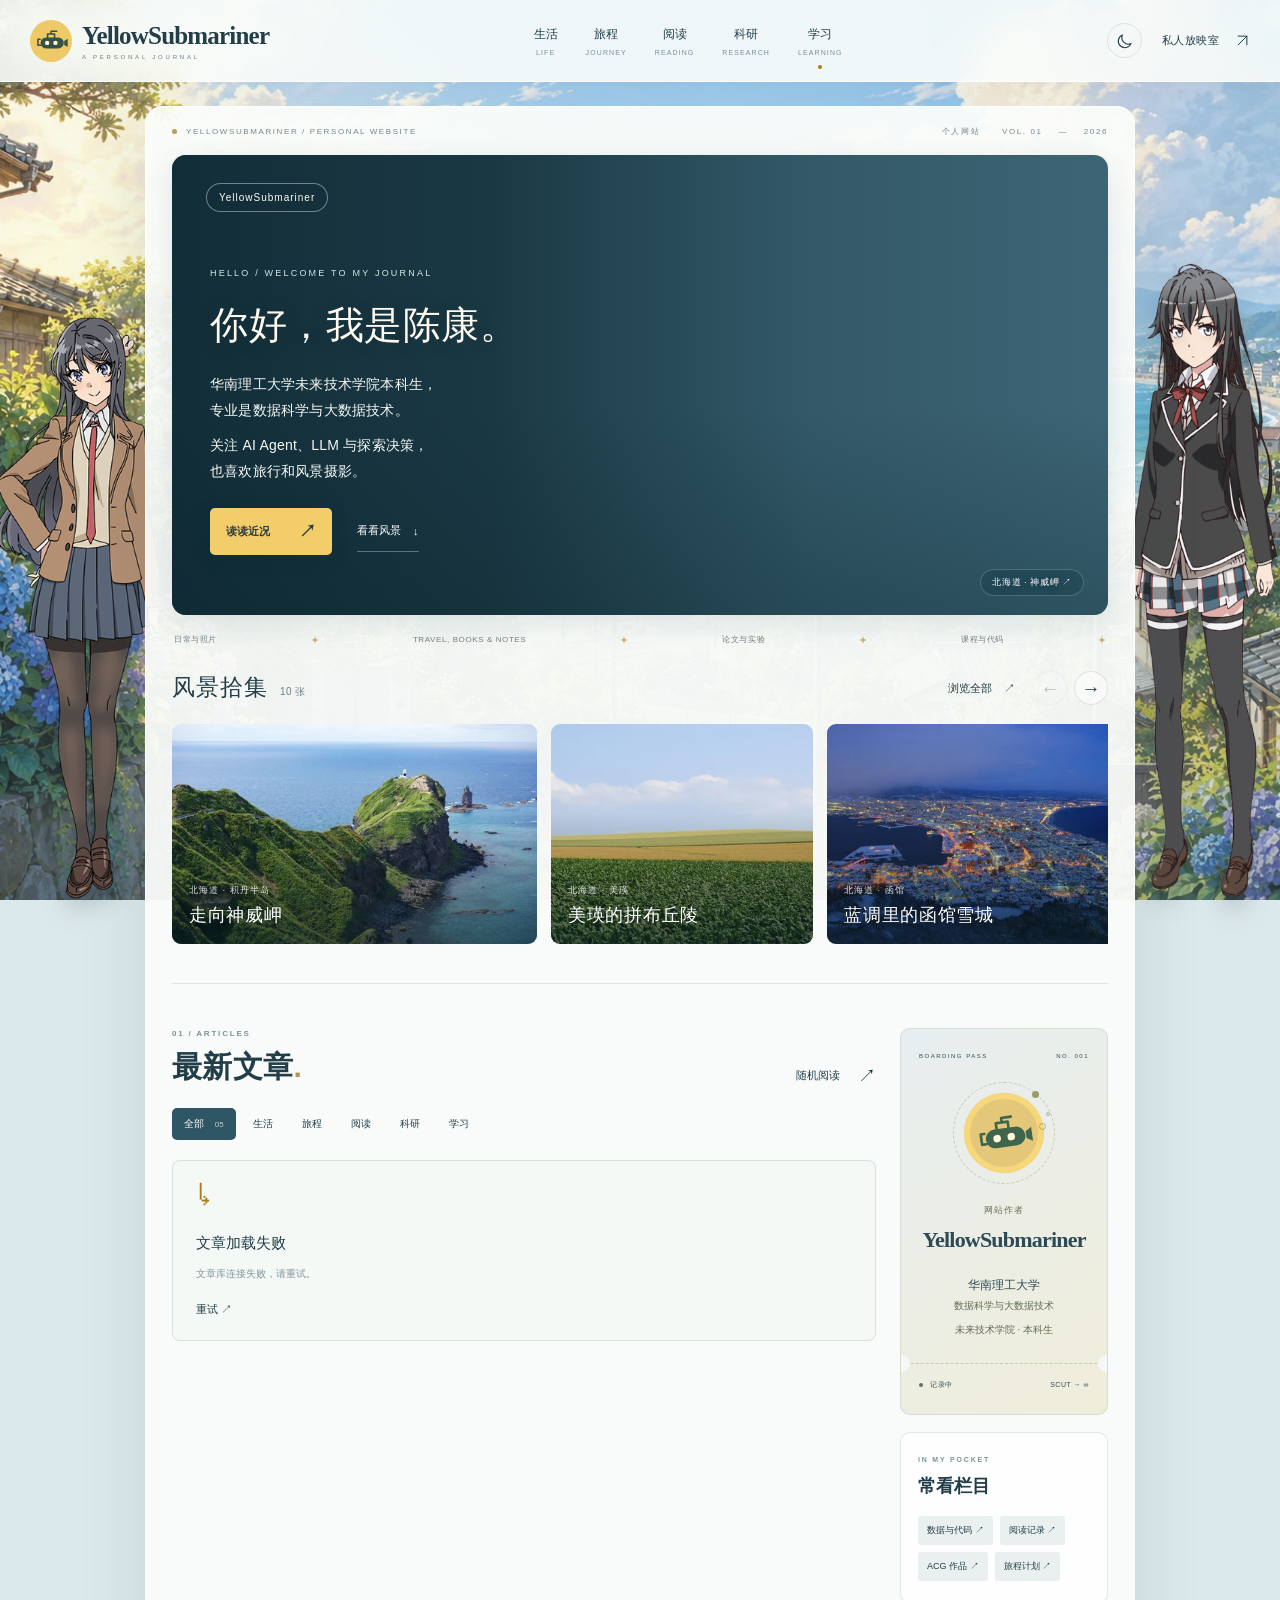
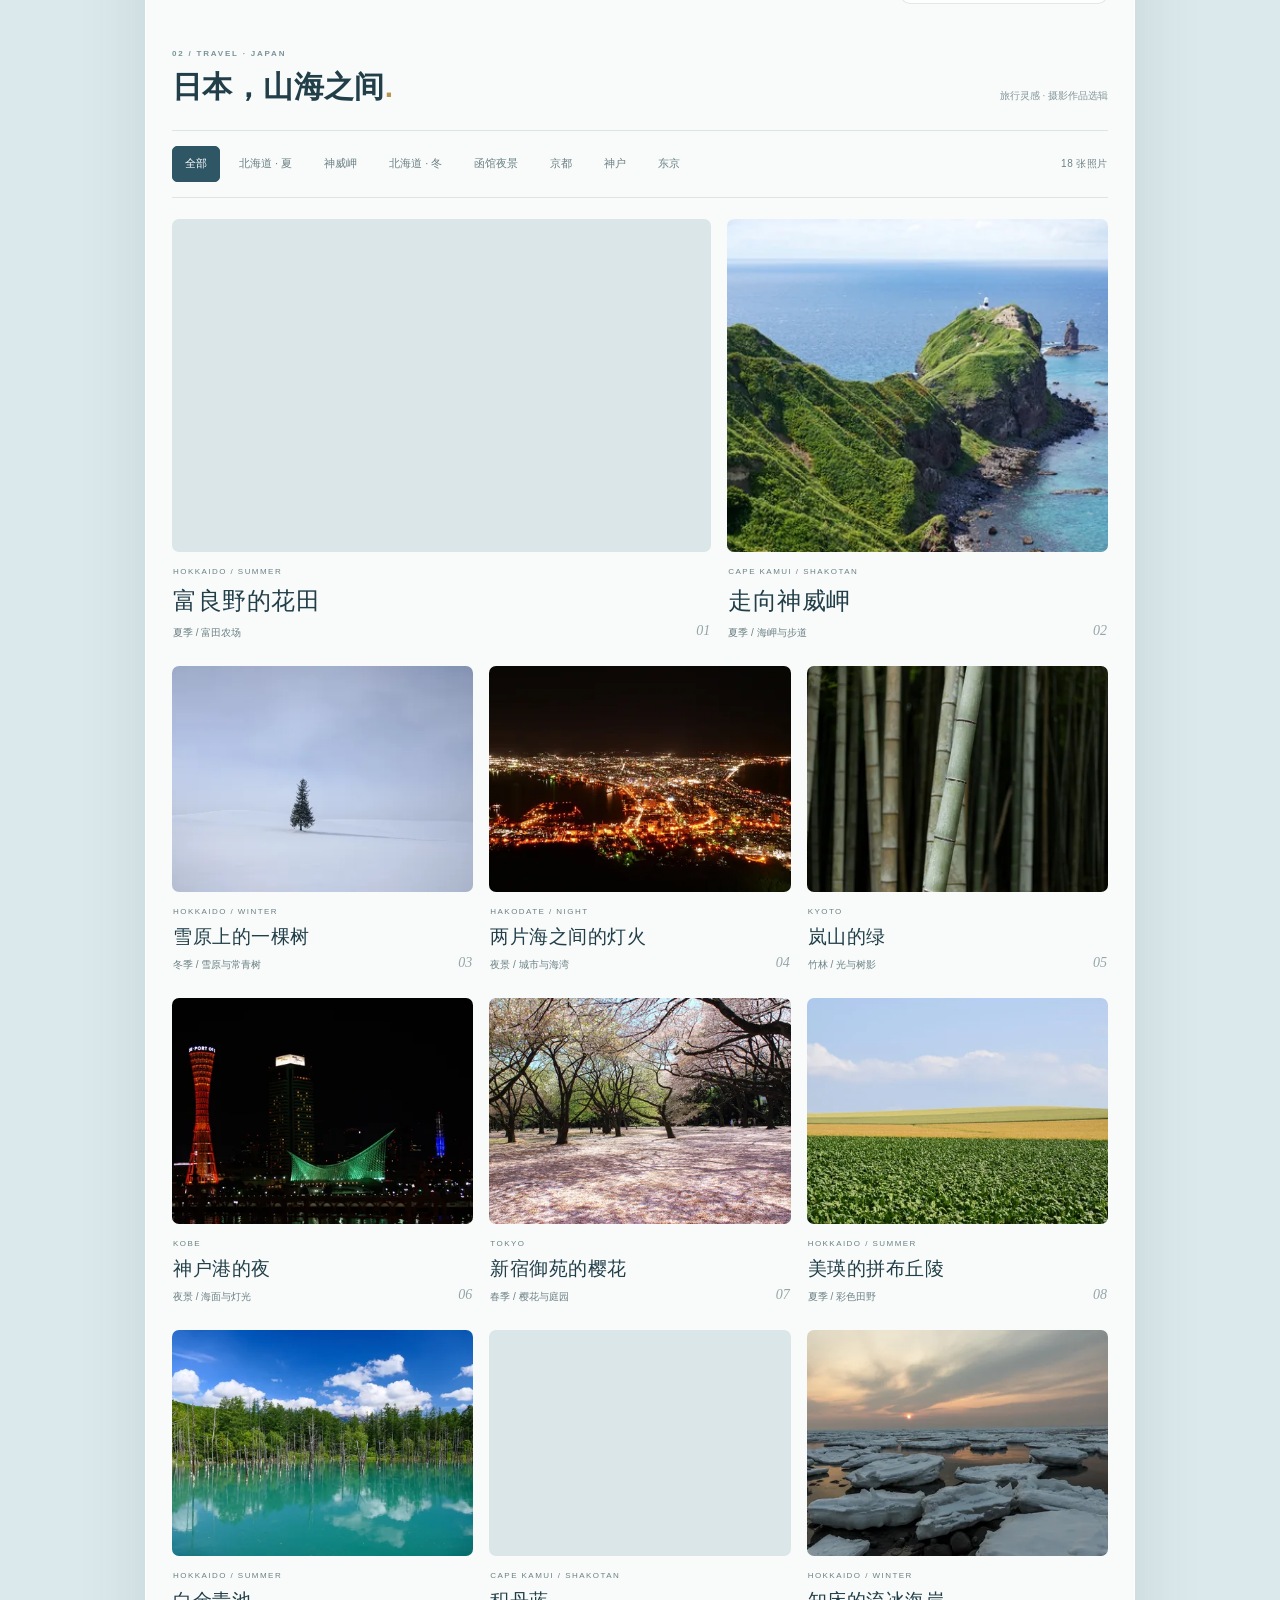
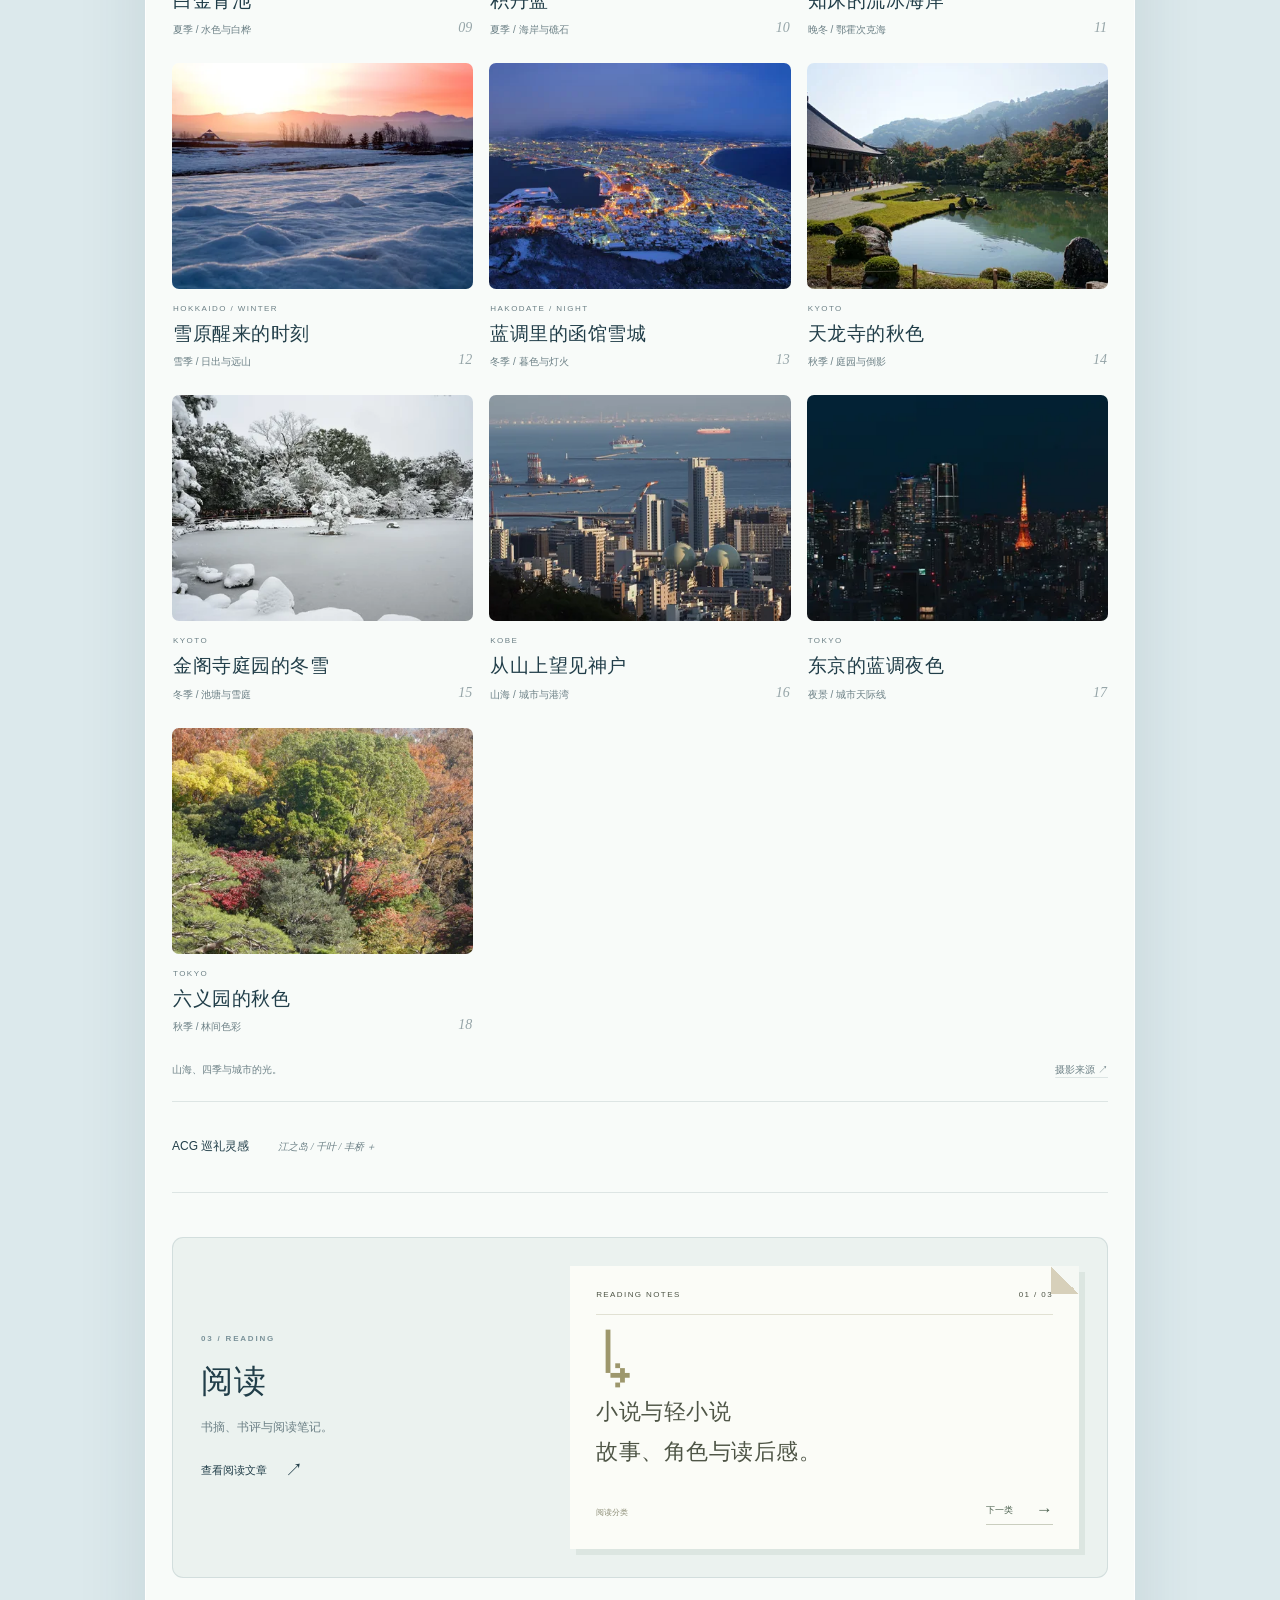
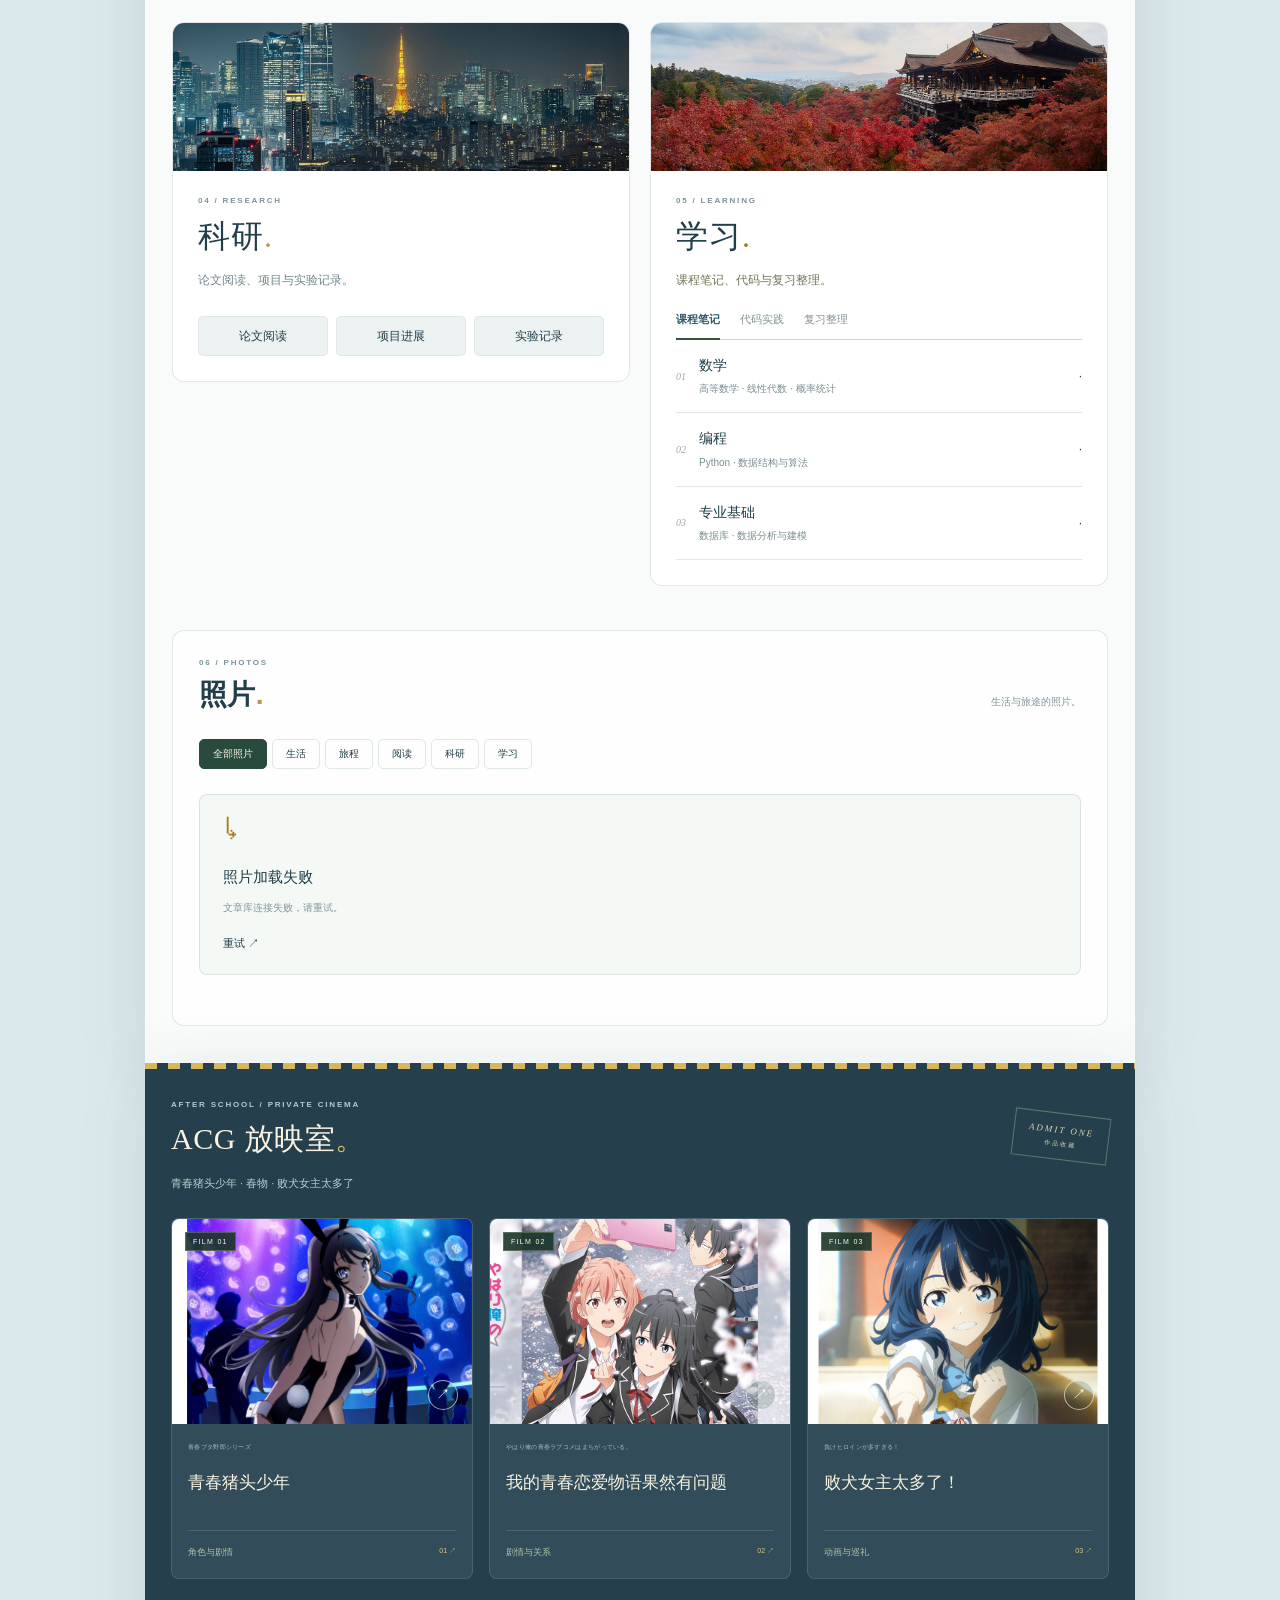
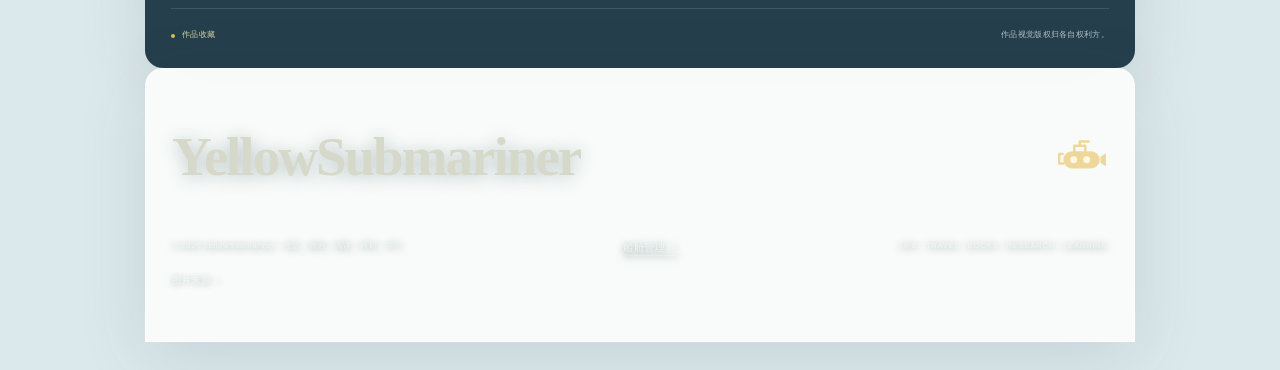
==== commit 06080118: "Refresh personal introduction and add a browsable landscape photo strip" ====
--- a/index.html
+++ b/index.html
@@ -9,13 +9,16 @@
   <link rel="icon" href="assets/submarine.svg" type="image/svg+xml">
   <link rel="stylesheet" href="styles.css">
   <link rel="stylesheet" href="cms/front.css?v=296f218404ce">
-  <link rel="stylesheet" href="scenery.css?v=65e8176dcf93">
+  <link rel="stylesheet" href="scenery.css?v=f93ea9deb96e">
   <script src="app.js?v=0ec6ef3a8335" defer></script>
   <script src="cms/vendor/purify.js" defer></script>
   <script src="cms/front.js?v=3bacd2c15e65" defer></script>
   <link rel="stylesheet" href="japan-gallery.css?v=c3dea70ed9dc">
-  <script src="japan-gallery-data.js?v=d6a191b8b053" defer></script>
-  <script src="japan-gallery.js?v=3a48d9095cdc" defer></script>
+  <link rel="stylesheet" href="home-intro.css?v=14c0eb73e34b">
+  <link rel="stylesheet" href="home-photo-strip.css?v=c8209dbf95fd">
+  <script src="home-photo-strip.js?v=9a04e14314e0" defer></script>
+  <script src="japan-gallery-data.js?v=20793d95ea0f" defer></script>
+  <script src="japan-gallery.js?v=b41737f902ca" defer></script>
 </head>
 <body>
   <div class="scene-background" aria-hidden="true"></div>
@@ -45,30 +48,93 @@
   <main id="home">
     <div class="page-shell">
       <div class="issue-line"><span><i></i> YELLOWSUBMARINER / PERSONAL WEBSITE</span><span>个人网站 <b>VOL. 01</b> <em>—</em> 2026</span></div>
-      <section class="hero" aria-labelledby="hero-title">
-        <img class="hero-image" src="assets/hero.png" alt="原创青春动画风插画：海边电车、夏日云朵与洒满阳光的铁路道口" fetchpriority="high" width="1536" height="1024">
+      <section class="hero intro-hero" aria-labelledby="hero-title">
+        <img class="hero-image" src="assets/japan-gallery/cape-kamui-sea-1600.webp" srcset="assets/japan-gallery/cape-kamui-sea-960.webp 960w, assets/japan-gallery/cape-kamui-sea-1600.webp 1600w, assets/japan-gallery/cape-kamui-sea-2400.webp 2400w" sizes="(max-width:700px) calc(100vw - 56px), (max-width:980px) calc(100vw - 92px), 1106px" alt="北海道神威岬的绿色海岸与蓝色海面" fetchpriority="high" width="1600" height="1063" decoding="async">
         <div class="hero-shade"></div>
-        <div class="hero-top"><span class="glass-label">YellowSubmariner</span><a class="makeine-hero-tag" href="#makeine-corner"><span class="makeine-bow" aria-hidden="true"></span> 败犬女主太多了！ <span aria-hidden="true">↗</span></a></div>
-        <div class="hero-copy"><p class="eyebrow">HELLO, I'M YELLOWSUBMARINER.</p><h1 id="hero-title">日常、旅行<br>与笔记<span>。</span></h1><p class="hero-description">生活、旅程、阅读、科研与学习。</p><a class="hero-button" href="#journal">查看文章 <span>↗</span></a></div>
-        <div class="hero-bottom"><div class="hero-identity"><span class="identity-dot"></span><span>华南理工大学<small>数据科学与大数据技术 · 2025级本科生</small></span></div><div class="hero-signature">SCUT<br><span>2025 — NOW</span></div></div>
-        <div class="side-note">记录与分享</div>
+        <div class="hero-top"><span class="glass-label">YellowSubmariner</span></div>
+        <div class="hero-copy">
+          <p class="eyebrow">HELLO / WELCOME TO MY JOURNAL</p>
+          <h1 id="hero-title">你好，我是陈康。</h1>
+          <div class="hero-description"><p>华南理工大学未来技术学院本科生，<br class="intro-linebreak">专业是数据科学与大数据技术。</p><p>关注 AI Agent、LLM 与探索决策，<br class="intro-linebreak">也喜欢旅行和风景摄影。</p></div>
+          <div class="intro-actions"><a class="hero-button" href="#journal">读读近况 <span aria-hidden="true">↗</span></a><a class="intro-gallery-link" href="#home-photos">看看风景 <span aria-hidden="true">↓</span></a></div>
+        </div>
+        <a class="intro-photo-caption" href="japan-photo-credits.html" aria-label="查看首页封面神威岬的摄影来源">北海道 · 神威岬 ↗</a>
       </section>
       <div class="ticker" aria-label="小站关键词"><span>日常与照片</span><svg><use href="#spark"/></svg><span>TRAVEL, BOOKS & NOTES</span><svg><use href="#spark"/></svg><span>论文与实验</span><svg><use href="#spark"/></svg><span>课程与代码</span><svg><use href="#spark"/></svg></div>
 
-      <section class="japan-strip" aria-label="日本风景">
-        <figure class="japan-frame"><img src="assets/japan-enoshima.jpg" alt="江之岛风景" width="1200" height="800" loading="lazy" decoding="async"><figcaption>江之岛</figcaption></figure>
-        <figure class="japan-frame"><img src="assets/japan-kyoto.jpg" alt="京都风景" width="1200" height="800" loading="lazy" decoding="async"><figcaption>京都</figcaption></figure>
-        <figure class="japan-frame"><img src="assets/japan-tokyo.jpg" alt="东京风景" width="1200" height="800" loading="lazy" decoding="async"><figcaption>东京</figcaption></figure>
+            <section class="home-photo-strip" id="home-photos" aria-labelledby="home-photo-title">
+        <div class="home-photo-header">
+          <div class="home-photo-heading"><h2 id="home-photo-title">风景拾集</h2><span class="home-photo-count">10 张</span></div>
+          <div class="home-photo-actions">
+            <a class="home-photo-all" href="#journey">浏览全部 <span aria-hidden="true">↗</span></a>
+            <button class="home-photo-arrow" type="button" data-home-photo-step="-1" aria-controls="home-photo-track" aria-label="向前浏览照片" disabled>←</button>
+            <button class="home-photo-arrow" type="button" data-home-photo-step="1" aria-controls="home-photo-track" aria-label="向后浏览照片">→</button>
+          </div>
+        </div>
+        <ul class="home-photo-track" id="home-photo-track" aria-label="日本风景精选">
+          <li class="home-photo-item">
+            <button class="home-photo-card" type="button" data-home-photo-id="cape-kamui" aria-haspopup="dialog" aria-label="放大查看：北海道 · 积丹半岛，走向神威岬">
+              <img src="assets/japan-gallery/cape-kamui-960.webp" srcset="assets/japan-gallery/cape-kamui-480.webp 480w, assets/japan-gallery/cape-kamui-960.webp 960w, assets/japan-gallery/cape-kamui-1600.webp 1600w" sizes="(max-width:700px) 72vw, (max-width:980px) 38vw, 430px" width="4740" height="3160" alt="北海道 · 积丹半岛，走向神威岬" loading="lazy" decoding="async">
+              <span class="home-photo-caption"><small>北海道 · 积丹半岛</small><strong>走向神威岬</strong></span>
+            </button>
+          </li>
+          <li class="home-photo-item">
+            <button class="home-photo-card" type="button" data-home-photo-id="biei-fields" aria-haspopup="dialog" aria-label="放大查看：北海道 · 美瑛，美瑛的拼布丘陵">
+              <img src="assets/japan-gallery/biei-fields-960.webp" srcset="assets/japan-gallery/biei-fields-480.webp 480w, assets/japan-gallery/biei-fields-960.webp 960w, assets/japan-gallery/biei-fields-1600.webp 1600w" sizes="(max-width:700px) 72vw, (max-width:980px) 29vw, 310px" width="5388" height="3592" alt="北海道 · 美瑛，美瑛的拼布丘陵" loading="lazy" decoding="async">
+              <span class="home-photo-caption"><small>北海道 · 美瑛</small><strong>美瑛的拼布丘陵</strong></span>
+            </button>
+          </li>
+          <li class="home-photo-item">
+            <button class="home-photo-card" type="button" data-home-photo-id="hakodate-night" aria-haspopup="dialog" aria-label="放大查看：北海道 · 函馆，蓝调里的函馆雪城">
+              <img src="assets/japan-gallery/hakodate-night-960.webp" srcset="assets/japan-gallery/hakodate-night-480.webp 480w, assets/japan-gallery/hakodate-night-960.webp 960w, assets/japan-gallery/hakodate-night-1600.webp 1600w" sizes="(max-width:700px) 72vw, (max-width:980px) 34vw, 365px" width="4672" height="3104" alt="北海道 · 函馆，蓝调里的函馆雪城" loading="lazy" decoding="async">
+              <span class="home-photo-caption"><small>北海道 · 函馆</small><strong>蓝调里的函馆雪城</strong></span>
+            </button>
+          </li>
+          <li class="home-photo-item">
+            <button class="home-photo-card" type="button" data-home-photo-id="arashiyama-bamboo" aria-haspopup="dialog" aria-label="放大查看：京都 · 岚山，岚山的绿">
+              <img src="assets/japan-gallery/arashiyama-bamboo-960.webp" srcset="assets/japan-gallery/arashiyama-bamboo-480.webp 480w, assets/japan-gallery/arashiyama-bamboo-960.webp 960w, assets/japan-gallery/arashiyama-bamboo-1600.webp 1600w" sizes="(max-width:700px) 72vw, (max-width:980px) 38vw, 430px" width="5472" height="3648" alt="京都 · 岚山，岚山的绿" loading="lazy" decoding="async">
+              <span class="home-photo-caption"><small>京都 · 岚山</small><strong>岚山的绿</strong></span>
+            </button>
+          </li>
+          <li class="home-photo-item">
+            <button class="home-photo-card" type="button" data-home-photo-id="biei-snow-tree" aria-haspopup="dialog" aria-label="放大查看：北海道，雪原上的一棵树">
+              <img src="assets/japan-gallery/biei-snow-tree-960.webp" srcset="assets/japan-gallery/biei-snow-tree-480.webp 480w, assets/japan-gallery/biei-snow-tree-960.webp 960w, assets/japan-gallery/biei-snow-tree-1600.webp 1600w" sizes="(max-width:700px) 72vw, (max-width:980px) 29vw, 310px" width="6000" height="4000" alt="北海道，雪原上的一棵树" loading="lazy" decoding="async">
+              <span class="home-photo-caption"><small>北海道</small><strong>雪原上的一棵树</strong></span>
+            </button>
+          </li>
+          <li class="home-photo-item">
+            <button class="home-photo-card" type="button" data-home-photo-id="shinjuku-sakura" aria-haspopup="dialog" aria-label="放大查看：东京 · 新宿御苑，新宿御苑的樱花">
+              <img src="assets/japan-gallery/shinjuku-sakura-960.webp" srcset="assets/japan-gallery/shinjuku-sakura-480.webp 480w, assets/japan-gallery/shinjuku-sakura-960.webp 960w, assets/japan-gallery/shinjuku-sakura-1600.webp 1600w" sizes="(max-width:700px) 72vw, (max-width:980px) 34vw, 365px" width="5184" height="3456" alt="东京 · 新宿御苑，新宿御苑的樱花" loading="lazy" decoding="async">
+              <span class="home-photo-caption"><small>东京 · 新宿御苑</small><strong>新宿御苑的樱花</strong></span>
+            </button>
+          </li>
+          <li class="home-photo-item">
+            <button class="home-photo-card" type="button" data-home-photo-id="blue-pond" aria-haspopup="dialog" aria-label="放大查看：北海道 · 美瑛，白金青池">
+              <img src="assets/japan-gallery/blue-pond-960.webp" srcset="assets/japan-gallery/blue-pond-480.webp 480w, assets/japan-gallery/blue-pond-960.webp 960w, assets/japan-gallery/blue-pond-1600.webp 1600w" sizes="(max-width:700px) 72vw, (max-width:980px) 38vw, 430px" width="5281" height="3519" alt="北海道 · 美瑛，白金青池" loading="lazy" decoding="async">
+              <span class="home-photo-caption"><small>北海道 · 美瑛</small><strong>白金青池</strong></span>
+            </button>
+          </li>
+          <li class="home-photo-item">
+            <button class="home-photo-card" type="button" data-home-photo-id="kobe-harbor" aria-haspopup="dialog" aria-label="放大查看：神户 · 港湾，神户港的夜">
+              <img src="assets/japan-gallery/kobe-harbor-960.webp" srcset="assets/japan-gallery/kobe-harbor-480.webp 480w, assets/japan-gallery/kobe-harbor-960.webp 960w, assets/japan-gallery/kobe-harbor-1600.webp 1600w" sizes="(max-width:700px) 72vw, (max-width:980px) 29vw, 310px" width="3008" height="2000" alt="神户 · 港湾，神户港的夜" loading="lazy" decoding="async">
+              <span class="home-photo-caption"><small>神户 · 港湾</small><strong>神户港的夜</strong></span>
+            </button>
+          </li>
+          <li class="home-photo-item">
+            <button class="home-photo-card" type="button" data-home-photo-id="tenryuji-garden" aria-haspopup="dialog" aria-label="放大查看：京都 · 天龙寺，天龙寺的秋色">
+              <img src="assets/japan-gallery/tenryuji-garden-960.webp" srcset="assets/japan-gallery/tenryuji-garden-480.webp 480w, assets/japan-gallery/tenryuji-garden-960.webp 960w, assets/japan-gallery/tenryuji-garden-1600.webp 1600w" sizes="(max-width:700px) 72vw, (max-width:980px) 34vw, 365px" width="4500" height="3000" alt="京都 · 天龙寺，天龙寺的秋色" loading="lazy" decoding="async">
+              <span class="home-photo-caption"><small>京都 · 天龙寺</small><strong>天龙寺的秋色</strong></span>
+            </button>
+          </li>
+          <li class="home-photo-item">
+            <button class="home-photo-card" type="button" data-home-photo-id="tokyo-minato-night" aria-haspopup="dialog" aria-label="放大查看：东京 · 港区，东京的蓝调夜色">
+              <img src="assets/japan-gallery/tokyo-minato-night-960.webp" srcset="assets/japan-gallery/tokyo-minato-night-480.webp 480w, assets/japan-gallery/tokyo-minato-night-960.webp 960w, assets/japan-gallery/tokyo-minato-night-1600.webp 1600w" sizes="(max-width:700px) 72vw, (max-width:980px) 38vw, 430px" width="4622" height="2600" alt="东京 · 港区，东京的蓝调夜色" loading="lazy" decoding="async">
+              <span class="home-photo-caption"><small>东京 · 港区</small><strong>东京的蓝调夜色</strong></span>
+            </button>
+          </li>
+        </ul>
       </section>
 
-      <section class="makeine-feature" id="makeine-corner" aria-labelledby="makeine-heading">
-        <div class="makeine-heading"><div><p class="eyebrow"><span class="makeine-bow" aria-hidden="true"></span> MAKEINE / TOYOHASHI</p><h2 id="makeine-heading">败犬女主太多了<span>！</span></h2></div><a class="makeine-official" href="https://makeine-anime.com/" target="_blank" rel="noopener noreferrer">作品官网 ↗</a></div>
-        <div class="makeine-cast">
-          <figure class="makeine-person makeine-anna"><div class="makeine-portrait"><span class="makeine-initial" aria-hidden="true">A</span><img src="assets/makeine-anna.webp" alt="八奈见杏菜" width="520" height="1100" loading="lazy" decoding="async"></div><figcaption><span>01 / ANNA</span><strong>八奈见杏菜</strong><i class="makeine-bow" aria-hidden="true"></i></figcaption></figure>
-          <figure class="makeine-person makeine-lemon"><div class="makeine-portrait"><span class="makeine-initial" aria-hidden="true">L</span><img src="assets/makeine-lemon.webp" alt="烧盐柠檬" width="620" height="1220" loading="lazy" decoding="async"></div><figcaption><span>02 / LEMON</span><strong>烧盐柠檬</strong><i class="makeine-bow" aria-hidden="true"></i></figcaption></figure>
-          <figure class="makeine-person makeine-chika"><div class="makeine-portrait"><span class="makeine-initial" aria-hidden="true">C</span><img src="assets/makeine-chika.webp" alt="小鞠知花" width="340" height="1000" loading="lazy" decoding="async"></div><figcaption><span>03 / CHIKA</span><strong>小鞠知花</strong><i class="makeine-bow" aria-hidden="true"></i></figcaption></figure>
-        </div>
-      </section>
       <div class="journal-layout section-space" id="journal">
         <section class="journal-main" aria-labelledby="journal-heading">
           <div class="section-heading"><div><p class="eyebrow">01 / ARTICLES</p><h2 id="journal-heading">最新文章<span class="heading-dot">.</span></h2></div><button class="text-button random-page">随机阅读 <span>↗</span></button></div>
@@ -84,13 +150,13 @@
           <p class="editorial-note">五个栏目的开篇示例。</p>
         </section>
         <aside class="journal-sidebar" aria-label="小站侧栏">
-          <section class="passenger-card"><div class="card-kicker">BOARDING PASS <span>NO. 001</span></div><div class="avatar-orbit"><span class="orbit-dot"></span><svg><use href="#submarine"/></svg><span class="bubble bubble-one"></span><span class="bubble bubble-two"></span></div><p class="small-label">网站作者</p><h2>YellowSubmariner</h2><div class="passenger-school">华南理工大学<br><span>数据科学与大数据技术</span><small>2025级 · 本科生</small></div><div class="ticket-tear"></div><div class="ticket-footer"><span><i></i> 记录中</span><span>SCUT → ∞</span></div></section>
+          <section class="passenger-card"><div class="card-kicker">BOARDING PASS <span>NO. 001</span></div><div class="avatar-orbit"><span class="orbit-dot"></span><svg><use href="#submarine"/></svg><span class="bubble bubble-one"></span><span class="bubble bubble-two"></span></div><p class="small-label">网站作者</p><h2>YellowSubmariner</h2><div class="passenger-school">华南理工大学<br><span>数据科学与大数据技术</span><small>未来技术学院 · 本科生</small></div><div class="ticket-tear"></div><div class="ticket-footer"><span><i></i> 记录中</span><span>SCUT → ∞</span></div></section>
           <section class="pocket-card"><p class="eyebrow">IN MY POCKET</p><h3>常看栏目</h3><div class="pocket-tags"><a href="#learning">数据与代码 ↗</a><a href="#reading">阅读记录 ↗</a><a href="#cinema">ACG 作品 ↗</a><a href="#journey">旅程计划 ↗</a></div><div class="pocket-scribble">BOOKS<br><span>CODE & ACG</span><svg><use href="#spark"/></svg></div></section>
           <section class="status-card"><div class="status-title"><span>ACG 收藏</span><span class="live-dot">ON AIR</span></div><div class="record"><div class="record-center"><svg><use href="#submarine"/></svg></div></div><h3>喜欢的作品</h3><p>三部番剧与相关笔记。</p><a href="#cinema" class="text-button">查看放映室 <span>↗</span></a></section>
           <section class="update-card"><p class="eyebrow">SHIP'S LOG</p><h3>网站更新</h3><div class="update-item"><span>10.21 / 2026</span><p>小站上线，开放五个栏目。</p></div><p class="handwritten">更新中</p></section>
         </aside>
       </div>
-      <section id="journey" class="journey-section section-space" aria-labelledby="journey-heading"><div class="section-heading"><div><p class="eyebrow">02 / TRAVEL · JAPAN</p><h2 id="journey-heading">日本，山海之间<span class="heading-dot">.</span></h2></div><span class="section-side-note">旅行灵感 · 摄影作品选辑</span></div><div class="japan-gallery-toolbar"><div class="japan-filters" role="group" aria-label="按目的地筛选风景"><button data-japan-filter="all" aria-pressed="true" type="button">全部</button><button data-japan-filter="hokkaido-summer" aria-pressed="false" type="button">北海道 · 夏</button><button data-japan-filter="kamui" aria-pressed="false" type="button">神威岬</button><button data-japan-filter="hokkaido-winter" aria-pressed="false" type="button">北海道 · 冬</button><button data-japan-filter="hakodate" aria-pressed="false" type="button">函馆夜景</button><button data-japan-filter="kyoto" aria-pressed="false" type="button">京都</button><button data-japan-filter="kobe" aria-pressed="false" type="button">神户</button><button data-japan-filter="tokyo" aria-pressed="false" type="button">东京</button></div><p id="japan-gallery-count" aria-live="polite">18 张照片</p></div><div class="japan-photo-grid"><button class="japan-photo-card is-leading" data-japan-id="furano-lavender" data-region="hokkaido-summer" type="button" aria-label="放大查看：北海道 · 中富良野，富良野的花田" aria-haspopup="dialog"><picture><img src="assets/japan-gallery/furano-lavender-960.webp" srcset="assets/japan-gallery/furano-lavender-480.webp 480w, assets/japan-gallery/furano-lavender-960.webp 960w, assets/japan-gallery/furano-lavender-1600.webp 1600w" sizes="(max-width:700px) calc(100vw - 56px), (max-width:980px) 54vw, 670px" width="960" height="640" alt="北海道 · 中富良野，富良野的花田" loading="lazy" decoding="async"></picture><span class="japan-photo-caption"><small>HOKKAIDO / SUMMER</small><strong>富良野的花田</strong><span>夏季 / 富田农场</span></span><span class="japan-photo-number" aria-hidden="true">01</span></button><button class="japan-photo-card is-secondary" data-japan-id="cape-kamui" data-region="kamui" type="button" aria-label="放大查看：北海道 · 积丹半岛，走向神威岬" aria-haspopup="dialog"><picture><img src="assets/japan-gallery/cape-kamui-960.webp" srcset="assets/japan-gallery/cape-kamui-480.webp 480w, assets/japan-gallery/cape-kamui-960.webp 960w, assets/japan-gallery/cape-kamui-1600.webp 1600w" sizes="(max-width:390px) calc(100vw - 56px), (max-width:700px) 44vw, 480px" width="960" height="640" alt="北海道 · 积丹半岛，走向神威岬" loading="lazy" decoding="async"></picture><span class="japan-photo-caption"><small>CAPE KAMUI / SHAKOTAN</small><strong>走向神威岬</strong><span>夏季 / 海岬与步道</span></span><span class="japan-photo-number" aria-hidden="true">02</span></button><button class="japan-photo-card" data-japan-id="biei-snow-tree" data-region="hokkaido-winter" type="button" aria-label="放大查看：北海道 · 美瑛，雪原上的一棵树" aria-haspopup="dialog"><picture><img src="assets/japan-gallery/biei-snow-tree-960.webp" srcset="assets/japan-gallery/biei-snow-tree-480.webp 480w, assets/japan-gallery/biei-snow-tree-960.webp 960w, assets/japan-gallery/biei-snow-tree-1600.webp 1600w" sizes="(max-width:390px) calc(100vw - 56px), (max-width:700px) 44vw, (max-width:980px) 30vw, 360px" width="960" height="640" alt="北海道 · 美瑛，雪原上的一棵树" loading="lazy" decoding="async"></picture><span class="japan-photo-caption"><small>HOKKAIDO / WINTER</small><strong>雪原上的一棵树</strong><span>冬季 / 雪原与常青树</span></span><span class="japan-photo-number" aria-hidden="true">03</span></button><button class="japan-photo-card" data-japan-id="hakodate-blue-hour" data-region="hakodate" type="button" aria-label="放大查看：北海道 · 函馆山，两片海之间的灯火" aria-haspopup="dialog"><picture><img src="assets/japan-gallery/hakodate-blue-hour-960.webp" srcset="assets/japan-gallery/hakodate-blue-hour-480.webp 480w, assets/japan-gallery/hakodate-blue-hour-960.webp 960w, assets/japan-gallery/hakodate-blue-hour-1600.webp 1600w" sizes="(max-width:390px) calc(100vw - 56px), (max-width:700px) 44vw, (max-width:980px) 30vw, 360px" width="960" height="640" alt="北海道 · 函馆山，两片海之间的灯火" loading="lazy" decoding="async"></picture><span class="japan-photo-caption"><small>HAKODATE / NIGHT</small><strong>两片海之间的灯火</strong><span>夜景 / 城市与海湾</span></span><span class="japan-photo-number" aria-hidden="true">04</span></button><button class="japan-photo-card" data-japan-id="arashiyama-bamboo" data-region="kyoto" type="button" aria-label="放大查看：京都 · 岚山，岚山的绿" aria-haspopup="dialog"><picture><img src="assets/japan-gallery/arashiyama-bamboo-960.webp" srcset="assets/japan-gallery/arashiyama-bamboo-480.webp 480w, assets/japan-gallery/arashiyama-bamboo-960.webp 960w, assets/japan-gallery/arashiyama-bamboo-1600.webp 1600w" sizes="(max-width:390px) calc(100vw - 56px), (max-width:700px) 44vw, (max-width:980px) 30vw, 360px" width="960" height="640" alt="京都 · 岚山，岚山的绿" loading="lazy" decoding="async"></picture><span class="japan-photo-caption"><small>KYOTO</small><strong>岚山的绿</strong><span>竹林 / 光与树影</span></span><span class="japan-photo-number" aria-hidden="true">05</span></button><button class="japan-photo-card" data-japan-id="kobe-harbor" data-region="kobe" type="button" aria-label="放大查看：神户 · 港湾，神户港的夜" aria-haspopup="dialog"><picture><img src="assets/japan-gallery/kobe-harbor-960.webp" srcset="assets/japan-gallery/kobe-harbor-480.webp 480w, assets/japan-gallery/kobe-harbor-960.webp 960w, assets/japan-gallery/kobe-harbor-1600.webp 1600w" sizes="(max-width:390px) calc(100vw - 56px), (max-width:700px) 44vw, (max-width:980px) 30vw, 360px" width="960" height="638" alt="神户 · 港湾，神户港的夜" loading="lazy" decoding="async"></picture><span class="japan-photo-caption"><small>KOBE</small><strong>神户港的夜</strong><span>夜景 / 海面与灯光</span></span><span class="japan-photo-number" aria-hidden="true">06</span></button><button class="japan-photo-card" data-japan-id="shinjuku-sakura" data-region="tokyo" type="button" aria-label="放大查看：东京 · 新宿御苑，新宿御苑的樱花" aria-haspopup="dialog"><picture><img src="assets/japan-gallery/shinjuku-sakura-960.webp" srcset="assets/japan-gallery/shinjuku-sakura-480.webp 480w, assets/japan-gallery/shinjuku-sakura-960.webp 960w, assets/japan-gallery/shinjuku-sakura-1600.webp 1600w" sizes="(max-width:390px) calc(100vw - 56px), (max-width:700px) 44vw, (max-width:980px) 30vw, 360px" width="960" height="640" alt="东京 · 新宿御苑，新宿御苑的樱花" loading="lazy" decoding="async"></picture><span class="japan-photo-caption"><small>TOKYO</small><strong>新宿御苑的樱花</strong><span>春季 / 樱花与庭园</span></span><span class="japan-photo-number" aria-hidden="true">07</span></button><button class="japan-photo-card" data-japan-id="biei-fields" data-region="hokkaido-summer" type="button" aria-label="放大查看：北海道 · 美瑛，美瑛的拼布丘陵" aria-haspopup="dialog"><picture><img src="assets/japan-gallery/biei-fields-960.webp" srcset="assets/japan-gallery/biei-fields-480.webp 480w, assets/japan-gallery/biei-fields-960.webp 960w, assets/japan-gallery/biei-fields-1600.webp 1600w" sizes="(max-width:390px) calc(100vw - 56px), (max-width:700px) 44vw, (max-width:980px) 30vw, 360px" width="960" height="640" alt="北海道 · 美瑛，美瑛的拼布丘陵" loading="lazy" decoding="async"></picture><span class="japan-photo-caption"><small>HOKKAIDO / SUMMER</small><strong>美瑛的拼布丘陵</strong><span>夏季 / 彩色田野</span></span><span class="japan-photo-number" aria-hidden="true">08</span></button><button class="japan-photo-card" data-japan-id="blue-pond" data-region="hokkaido-summer" type="button" aria-label="放大查看：北海道 · 美瑛，白金青池" aria-haspopup="dialog"><picture><img src="assets/japan-gallery/blue-pond-960.webp" srcset="assets/japan-gallery/blue-pond-480.webp 480w, assets/japan-gallery/blue-pond-960.webp 960w, assets/japan-gallery/blue-pond-1600.webp 1600w" sizes="(max-width:390px) calc(100vw - 56px), (max-width:700px) 44vw, (max-width:980px) 30vw, 360px" width="960" height="640" alt="北海道 · 美瑛，白金青池" loading="lazy" decoding="async"></picture><span class="japan-photo-caption"><small>HOKKAIDO / SUMMER</small><strong>白金青池</strong><span>夏季 / 水色与白桦</span></span><span class="japan-photo-number" aria-hidden="true">09</span></button><button class="japan-photo-card" data-japan-id="cape-kamui-sea" data-region="kamui" type="button" aria-label="放大查看：北海道 · 神威岬，积丹蓝" aria-haspopup="dialog"><picture><img src="assets/japan-gallery/cape-kamui-sea-960.webp" srcset="assets/japan-gallery/cape-kamui-sea-480.webp 480w, assets/japan-gallery/cape-kamui-sea-960.webp 960w, assets/japan-gallery/cape-kamui-sea-1600.webp 1600w" sizes="(max-width:390px) calc(100vw - 56px), (max-width:700px) 44vw, (max-width:980px) 30vw, 360px" width="960" height="638" alt="北海道 · 神威岬，积丹蓝" loading="lazy" decoding="async"></picture><span class="japan-photo-caption"><small>CAPE KAMUI / SHAKOTAN</small><strong>积丹蓝</strong><span>夏季 / 海岸与礁石</span></span><span class="japan-photo-number" aria-hidden="true">10</span></button><button class="japan-photo-card" data-japan-id="shiretoko-drift-ice" data-region="hokkaido-winter" type="button" aria-label="放大查看：北海道 · 知床，知床的流冰海岸" aria-haspopup="dialog"><picture><img src="assets/japan-gallery/shiretoko-drift-ice-960.webp" srcset="assets/japan-gallery/shiretoko-drift-ice-480.webp 480w, assets/japan-gallery/shiretoko-drift-ice-960.webp 960w, assets/japan-gallery/shiretoko-drift-ice-1600.webp 1600w" sizes="(max-width:390px) calc(100vw - 56px), (max-width:700px) 44vw, (max-width:980px) 30vw, 360px" width="960" height="640" alt="北海道 · 知床，知床的流冰海岸" loading="lazy" decoding="async"></picture><span class="japan-photo-caption"><small>HOKKAIDO / WINTER</small><strong>知床的流冰海岸</strong><span>晚冬 / 鄂霍次克海</span></span><span class="japan-photo-number" aria-hidden="true">11</span></button><button class="japan-photo-card" data-japan-id="biei-snow-dawn" data-region="hokkaido-winter" type="button" aria-label="放大查看：北海道 · 美瑛，雪原醒来的时刻" aria-haspopup="dialog"><picture><img src="assets/japan-gallery/biei-snow-dawn-960.webp" srcset="assets/japan-gallery/biei-snow-dawn-480.webp 480w, assets/japan-gallery/biei-snow-dawn-960.webp 960w, assets/japan-gallery/biei-snow-dawn-1600.webp 1600w" sizes="(max-width:390px) calc(100vw - 56px), (max-width:700px) 44vw, (max-width:980px) 30vw, 360px" width="960" height="640" alt="北海道 · 美瑛，雪原醒来的时刻" loading="lazy" decoding="async"></picture><span class="japan-photo-caption"><small>HOKKAIDO / WINTER</small><strong>雪原醒来的时刻</strong><span>雪季 / 日出与远山</span></span><span class="japan-photo-number" aria-hidden="true">12</span></button><button class="japan-photo-card" data-japan-id="hakodate-night" data-region="hakodate" type="button" aria-label="放大查看：北海道 · 函馆，蓝调里的函馆雪城" aria-haspopup="dialog"><picture><img src="assets/japan-gallery/hakodate-night-960.webp" srcset="assets/japan-gallery/hakodate-night-480.webp 480w, assets/japan-gallery/hakodate-night-960.webp 960w, assets/japan-gallery/hakodate-night-1600.webp 1600w" sizes="(max-width:390px) calc(100vw - 56px), (max-width:700px) 44vw, (max-width:980px) 30vw, 360px" width="960" height="638" alt="北海道 · 函馆，蓝调里的函馆雪城" loading="lazy" decoding="async"></picture><span class="japan-photo-caption"><small>HAKODATE / NIGHT</small><strong>蓝调里的函馆雪城</strong><span>冬季 / 暮色与灯火</span></span><span class="japan-photo-number" aria-hidden="true">13</span></button><button class="japan-photo-card" data-japan-id="tenryuji-garden" data-region="kyoto" type="button" aria-label="放大查看：京都 · 天龙寺，天龙寺的秋色" aria-haspopup="dialog"><picture><img src="assets/japan-gallery/tenryuji-garden-960.webp" srcset="assets/japan-gallery/tenryuji-garden-480.webp 480w, assets/japan-gallery/tenryuji-garden-960.webp 960w, assets/japan-gallery/tenryuji-garden-1600.webp 1600w" sizes="(max-width:390px) calc(100vw - 56px), (max-width:700px) 44vw, (max-width:980px) 30vw, 360px" width="960" height="640" alt="京都 · 天龙寺，天龙寺的秋色" loading="lazy" decoding="async"></picture><span class="japan-photo-caption"><small>KYOTO</small><strong>天龙寺的秋色</strong><span>秋季 / 庭园与倒影</span></span><span class="japan-photo-number" aria-hidden="true">14</span></button><button class="japan-photo-card" data-japan-id="kinkakuji-snow-garden" data-region="kyoto" type="button" aria-label="放大查看：京都 · 鹿苑寺，金阁寺庭园的冬雪" aria-haspopup="dialog"><picture><img src="assets/japan-gallery/kinkakuji-snow-garden-960.webp" srcset="assets/japan-gallery/kinkakuji-snow-garden-480.webp 480w, assets/japan-gallery/kinkakuji-snow-garden-960.webp 960w, assets/japan-gallery/kinkakuji-snow-garden-1600.webp 1600w" sizes="(max-width:390px) calc(100vw - 56px), (max-width:700px) 44vw, (max-width:980px) 30vw, 360px" width="960" height="639" alt="京都 · 鹿苑寺，金阁寺庭园的冬雪" loading="lazy" decoding="async"></picture><span class="japan-photo-caption"><small>KYOTO</small><strong>金阁寺庭园的冬雪</strong><span>冬季 / 池塘与雪庭</span></span><span class="japan-photo-number" aria-hidden="true">15</span></button><button class="japan-photo-card" data-japan-id="kobe-nunobiki" data-region="kobe" type="button" aria-label="放大查看：神户 · 布引，从山上望见神户" aria-haspopup="dialog"><picture><img src="assets/japan-gallery/kobe-nunobiki-960.webp" srcset="assets/japan-gallery/kobe-nunobiki-480.webp 480w, assets/japan-gallery/kobe-nunobiki-960.webp 960w, assets/japan-gallery/kobe-nunobiki-1600.webp 1600w" sizes="(max-width:390px) calc(100vw - 56px), (max-width:700px) 44vw, (max-width:980px) 30vw, 360px" width="960" height="640" alt="神户 · 布引，从山上望见神户" loading="lazy" decoding="async"></picture><span class="japan-photo-caption"><small>KOBE</small><strong>从山上望见神户</strong><span>山海 / 城市与港湾</span></span><span class="japan-photo-number" aria-hidden="true">16</span></button><button class="japan-photo-card" data-japan-id="tokyo-minato-night" data-region="tokyo" type="button" aria-label="放大查看：东京 · 港区，东京的蓝调夜色" aria-haspopup="dialog"><picture><img src="assets/japan-gallery/tokyo-minato-night-960.webp" srcset="assets/japan-gallery/tokyo-minato-night-480.webp 480w, assets/japan-gallery/tokyo-minato-night-960.webp 960w, assets/japan-gallery/tokyo-minato-night-1600.webp 1600w" sizes="(max-width:390px) calc(100vw - 56px), (max-width:700px) 44vw, (max-width:980px) 30vw, 360px" width="960" height="540" alt="东京 · 港区，东京的蓝调夜色" loading="lazy" decoding="async"></picture><span class="japan-photo-caption"><small>TOKYO</small><strong>东京的蓝调夜色</strong><span>夜景 / 城市天际线</span></span><span class="japan-photo-number" aria-hidden="true">17</span></button><button class="japan-photo-card" data-japan-id="rikugien-autumn" data-region="tokyo" type="button" aria-label="放大查看：东京 · 六义园，六义园的秋色" aria-haspopup="dialog"><picture><img src="assets/japan-gallery/rikugien-autumn-960.webp" srcset="assets/japan-gallery/rikugien-autumn-480.webp 480w, assets/japan-gallery/rikugien-autumn-960.webp 960w, assets/japan-gallery/rikugien-autumn-1600.webp 1600w" sizes="(max-width:390px) calc(100vw - 56px), (max-width:700px) 44vw, (max-width:980px) 30vw, 360px" width="960" height="640" alt="东京 · 六义园，六义园的秋色" loading="lazy" decoding="async"></picture><span class="japan-photo-caption"><small>TOKYO</small><strong>六义园的秋色</strong><span>秋季 / 林间色彩</span></span><span class="japan-photo-number" aria-hidden="true">18</span></button></div><div class="japan-gallery-bottom"><span>山海、四季与城市的光。</span><a href="japan-photo-credits.html">摄影来源 ↗</a></div><details class="japan-pilgrimage"><summary>ACG 巡礼灵感 <span>江之岛 / 千叶 / 丰桥 ＋</span></summary><div class="japan-pilgrimage-links"><button type="button" data-article="enoshima">江之岛 <span>青春猪头少年 ↗</span></button><button type="button" data-article="chiba">千叶 <span>春物 ↗</span></button><button type="button" data-article="toyohashi">丰桥 <span>败犬女主太多了 ↗</span></button></div></details></section>
+      <section id="journey" class="journey-section section-space" aria-labelledby="journey-heading"><div class="section-heading"><div><p class="eyebrow">02 / TRAVEL · JAPAN</p><h2 id="journey-heading">日本，山海之间<span class="heading-dot">.</span></h2></div><span class="section-side-note">旅行灵感 · 摄影作品选辑</span></div><div class="japan-gallery-toolbar"><div class="japan-filters" role="group" aria-label="按目的地筛选风景"><button data-japan-filter="all" aria-pressed="true" type="button">全部</button><button data-japan-filter="hokkaido-summer" aria-pressed="false" type="button">北海道 · 夏</button><button data-japan-filter="kamui" aria-pressed="false" type="button">神威岬</button><button data-japan-filter="hokkaido-winter" aria-pressed="false" type="button">北海道 · 冬</button><button data-japan-filter="hakodate" aria-pressed="false" type="button">函馆夜景</button><button data-japan-filter="kyoto" aria-pressed="false" type="button">京都</button><button data-japan-filter="kobe" aria-pressed="false" type="button">神户</button><button data-japan-filter="tokyo" aria-pressed="false" type="button">东京</button></div><p id="japan-gallery-count" aria-live="polite">18 张照片</p></div><div class="japan-photo-grid"><button class="japan-photo-card is-leading" data-japan-id="furano-lavender" data-region="hokkaido-summer" type="button" aria-label="放大查看：北海道 · 中富良野，富良野的花田" aria-haspopup="dialog"><picture><img src="assets/japan-gallery/furano-lavender-960.webp" srcset="assets/japan-gallery/furano-lavender-480.webp 480w, assets/japan-gallery/furano-lavender-960.webp 960w, assets/japan-gallery/furano-lavender-1600.webp 1600w" sizes="(max-width:700px) calc(100vw - 56px), (max-width:980px) 54vw, 670px" width="960" height="640" alt="北海道 · 中富良野，富良野的花田" loading="lazy" decoding="async"></picture><span class="japan-photo-caption"><small>HOKKAIDO / SUMMER</small><strong>富良野的花田</strong><span>夏季 / 富田农场</span></span><span class="japan-photo-number" aria-hidden="true">01</span></button><button class="japan-photo-card is-secondary" data-japan-id="cape-kamui" data-region="kamui" type="button" aria-label="放大查看：北海道 · 积丹半岛，走向神威岬" aria-haspopup="dialog"><picture><img src="assets/japan-gallery/cape-kamui-960.webp" srcset="assets/japan-gallery/cape-kamui-480.webp 480w, assets/japan-gallery/cape-kamui-960.webp 960w, assets/japan-gallery/cape-kamui-1600.webp 1600w" sizes="(max-width:390px) calc(100vw - 56px), (max-width:700px) 44vw, 480px" width="960" height="640" alt="北海道 · 积丹半岛，走向神威岬" loading="lazy" decoding="async"></picture><span class="japan-photo-caption"><small>CAPE KAMUI / SHAKOTAN</small><strong>走向神威岬</strong><span>夏季 / 海岬与步道</span></span><span class="japan-photo-number" aria-hidden="true">02</span></button><button class="japan-photo-card" data-japan-id="biei-snow-tree" data-region="hokkaido-winter" type="button" aria-label="放大查看：北海道，雪原上的一棵树" aria-haspopup="dialog"><picture><img src="assets/japan-gallery/biei-snow-tree-960.webp" srcset="assets/japan-gallery/biei-snow-tree-480.webp 480w, assets/japan-gallery/biei-snow-tree-960.webp 960w, assets/japan-gallery/biei-snow-tree-1600.webp 1600w" sizes="(max-width:390px) calc(100vw - 56px), (max-width:700px) 44vw, (max-width:980px) 30vw, 360px" width="960" height="640" alt="北海道，雪原上的一棵树" loading="lazy" decoding="async"></picture><span class="japan-photo-caption"><small>HOKKAIDO / WINTER</small><strong>雪原上的一棵树</strong><span>冬季 / 雪原与常青树</span></span><span class="japan-photo-number" aria-hidden="true">03</span></button><button class="japan-photo-card" data-japan-id="hakodate-blue-hour" data-region="hakodate" type="button" aria-label="放大查看：北海道 · 函馆山，两片海之间的灯火" aria-haspopup="dialog"><picture><img src="assets/japan-gallery/hakodate-blue-hour-960.webp" srcset="assets/japan-gallery/hakodate-blue-hour-480.webp 480w, assets/japan-gallery/hakodate-blue-hour-960.webp 960w, assets/japan-gallery/hakodate-blue-hour-1600.webp 1600w" sizes="(max-width:390px) calc(100vw - 56px), (max-width:700px) 44vw, (max-width:980px) 30vw, 360px" width="960" height="640" alt="北海道 · 函馆山，两片海之间的灯火" loading="lazy" decoding="async"></picture><span class="japan-photo-caption"><small>HAKODATE / NIGHT</small><strong>两片海之间的灯火</strong><span>夜景 / 城市与海湾</span></span><span class="japan-photo-number" aria-hidden="true">04</span></button><button class="japan-photo-card" data-japan-id="arashiyama-bamboo" data-region="kyoto" type="button" aria-label="放大查看：京都 · 岚山，岚山的绿" aria-haspopup="dialog"><picture><img src="assets/japan-gallery/arashiyama-bamboo-960.webp" srcset="assets/japan-gallery/arashiyama-bamboo-480.webp 480w, assets/japan-gallery/arashiyama-bamboo-960.webp 960w, assets/japan-gallery/arashiyama-bamboo-1600.webp 1600w" sizes="(max-width:390px) calc(100vw - 56px), (max-width:700px) 44vw, (max-width:980px) 30vw, 360px" width="960" height="640" alt="京都 · 岚山，岚山的绿" loading="lazy" decoding="async"></picture><span class="japan-photo-caption"><small>KYOTO</small><strong>岚山的绿</strong><span>竹林 / 光与树影</span></span><span class="japan-photo-number" aria-hidden="true">05</span></button><button class="japan-photo-card" data-japan-id="kobe-harbor" data-region="kobe" type="button" aria-label="放大查看：神户 · 港湾，神户港的夜" aria-haspopup="dialog"><picture><img src="assets/japan-gallery/kobe-harbor-960.webp" srcset="assets/japan-gallery/kobe-harbor-480.webp 480w, assets/japan-gallery/kobe-harbor-960.webp 960w, assets/japan-gallery/kobe-harbor-1600.webp 1600w" sizes="(max-width:390px) calc(100vw - 56px), (max-width:700px) 44vw, (max-width:980px) 30vw, 360px" width="960" height="638" alt="神户 · 港湾，神户港的夜" loading="lazy" decoding="async"></picture><span class="japan-photo-caption"><small>KOBE</small><strong>神户港的夜</strong><span>夜景 / 海面与灯光</span></span><span class="japan-photo-number" aria-hidden="true">06</span></button><button class="japan-photo-card" data-japan-id="shinjuku-sakura" data-region="tokyo" type="button" aria-label="放大查看：东京 · 新宿御苑，新宿御苑的樱花" aria-haspopup="dialog"><picture><img src="assets/japan-gallery/shinjuku-sakura-960.webp" srcset="assets/japan-gallery/shinjuku-sakura-480.webp 480w, assets/japan-gallery/shinjuku-sakura-960.webp 960w, assets/japan-gallery/shinjuku-sakura-1600.webp 1600w" sizes="(max-width:390px) calc(100vw - 56px), (max-width:700px) 44vw, (max-width:980px) 30vw, 360px" width="960" height="640" alt="东京 · 新宿御苑，新宿御苑的樱花" loading="lazy" decoding="async"></picture><span class="japan-photo-caption"><small>TOKYO</small><strong>新宿御苑的樱花</strong><span>春季 / 樱花与庭园</span></span><span class="japan-photo-number" aria-hidden="true">07</span></button><button class="japan-photo-card" data-japan-id="biei-fields" data-region="hokkaido-summer" type="button" aria-label="放大查看：北海道 · 美瑛，美瑛的拼布丘陵" aria-haspopup="dialog"><picture><img src="assets/japan-gallery/biei-fields-960.webp" srcset="assets/japan-gallery/biei-fields-480.webp 480w, assets/japan-gallery/biei-fields-960.webp 960w, assets/japan-gallery/biei-fields-1600.webp 1600w" sizes="(max-width:390px) calc(100vw - 56px), (max-width:700px) 44vw, (max-width:980px) 30vw, 360px" width="960" height="640" alt="北海道 · 美瑛，美瑛的拼布丘陵" loading="lazy" decoding="async"></picture><span class="japan-photo-caption"><small>HOKKAIDO / SUMMER</small><strong>美瑛的拼布丘陵</strong><span>夏季 / 彩色田野</span></span><span class="japan-photo-number" aria-hidden="true">08</span></button><button class="japan-photo-card" data-japan-id="blue-pond" data-region="hokkaido-summer" type="button" aria-label="放大查看：北海道 · 美瑛，白金青池" aria-haspopup="dialog"><picture><img src="assets/japan-gallery/blue-pond-960.webp" srcset="assets/japan-gallery/blue-pond-480.webp 480w, assets/japan-gallery/blue-pond-960.webp 960w, assets/japan-gallery/blue-pond-1600.webp 1600w" sizes="(max-width:390px) calc(100vw - 56px), (max-width:700px) 44vw, (max-width:980px) 30vw, 360px" width="960" height="640" alt="北海道 · 美瑛，白金青池" loading="lazy" decoding="async"></picture><span class="japan-photo-caption"><small>HOKKAIDO / SUMMER</small><strong>白金青池</strong><span>夏季 / 水色与白桦</span></span><span class="japan-photo-number" aria-hidden="true">09</span></button><button class="japan-photo-card" data-japan-id="cape-kamui-sea" data-region="kamui" type="button" aria-label="放大查看：北海道 · 神威岬，积丹蓝" aria-haspopup="dialog"><picture><img src="assets/japan-gallery/cape-kamui-sea-960.webp" srcset="assets/japan-gallery/cape-kamui-sea-480.webp 480w, assets/japan-gallery/cape-kamui-sea-960.webp 960w, assets/japan-gallery/cape-kamui-sea-1600.webp 1600w" sizes="(max-width:390px) calc(100vw - 56px), (max-width:700px) 44vw, (max-width:980px) 30vw, 360px" width="960" height="638" alt="北海道 · 神威岬，积丹蓝" loading="lazy" decoding="async"></picture><span class="japan-photo-caption"><small>CAPE KAMUI / SHAKOTAN</small><strong>积丹蓝</strong><span>夏季 / 海岸与礁石</span></span><span class="japan-photo-number" aria-hidden="true">10</span></button><button class="japan-photo-card" data-japan-id="shiretoko-drift-ice" data-region="hokkaido-winter" type="button" aria-label="放大查看：北海道 · 知床，知床的流冰海岸" aria-haspopup="dialog"><picture><img src="assets/japan-gallery/shiretoko-drift-ice-960.webp" srcset="assets/japan-gallery/shiretoko-drift-ice-480.webp 480w, assets/japan-gallery/shiretoko-drift-ice-960.webp 960w, assets/japan-gallery/shiretoko-drift-ice-1600.webp 1600w" sizes="(max-width:390px) calc(100vw - 56px), (max-width:700px) 44vw, (max-width:980px) 30vw, 360px" width="960" height="640" alt="北海道 · 知床，知床的流冰海岸" loading="lazy" decoding="async"></picture><span class="japan-photo-caption"><small>HOKKAIDO / WINTER</small><strong>知床的流冰海岸</strong><span>晚冬 / 鄂霍次克海</span></span><span class="japan-photo-number" aria-hidden="true">11</span></button><button class="japan-photo-card" data-japan-id="biei-snow-dawn" data-region="hokkaido-winter" type="button" aria-label="放大查看：北海道 · 美瑛，雪原醒来的时刻" aria-haspopup="dialog"><picture><img src="assets/japan-gallery/biei-snow-dawn-960.webp" srcset="assets/japan-gallery/biei-snow-dawn-480.webp 480w, assets/japan-gallery/biei-snow-dawn-960.webp 960w, assets/japan-gallery/biei-snow-dawn-1600.webp 1600w" sizes="(max-width:390px) calc(100vw - 56px), (max-width:700px) 44vw, (max-width:980px) 30vw, 360px" width="960" height="640" alt="北海道 · 美瑛，雪原醒来的时刻" loading="lazy" decoding="async"></picture><span class="japan-photo-caption"><small>HOKKAIDO / WINTER</small><strong>雪原醒来的时刻</strong><span>雪季 / 日出与远山</span></span><span class="japan-photo-number" aria-hidden="true">12</span></button><button class="japan-photo-card" data-japan-id="hakodate-night" data-region="hakodate" type="button" aria-label="放大查看：北海道 · 函馆，蓝调里的函馆雪城" aria-haspopup="dialog"><picture><img src="assets/japan-gallery/hakodate-night-960.webp" srcset="assets/japan-gallery/hakodate-night-480.webp 480w, assets/japan-gallery/hakodate-night-960.webp 960w, assets/japan-gallery/hakodate-night-1600.webp 1600w" sizes="(max-width:390px) calc(100vw - 56px), (max-width:700px) 44vw, (max-width:980px) 30vw, 360px" width="960" height="638" alt="北海道 · 函馆，蓝调里的函馆雪城" loading="lazy" decoding="async"></picture><span class="japan-photo-caption"><small>HAKODATE / NIGHT</small><strong>蓝调里的函馆雪城</strong><span>冬季 / 暮色与灯火</span></span><span class="japan-photo-number" aria-hidden="true">13</span></button><button class="japan-photo-card" data-japan-id="tenryuji-garden" data-region="kyoto" type="button" aria-label="放大查看：京都 · 天龙寺，天龙寺的秋色" aria-haspopup="dialog"><picture><img src="assets/japan-gallery/tenryuji-garden-960.webp" srcset="assets/japan-gallery/tenryuji-garden-480.webp 480w, assets/japan-gallery/tenryuji-garden-960.webp 960w, assets/japan-gallery/tenryuji-garden-1600.webp 1600w" sizes="(max-width:390px) calc(100vw - 56px), (max-width:700px) 44vw, (max-width:980px) 30vw, 360px" width="960" height="640" alt="京都 · 天龙寺，天龙寺的秋色" loading="lazy" decoding="async"></picture><span class="japan-photo-caption"><small>KYOTO</small><strong>天龙寺的秋色</strong><span>秋季 / 庭园与倒影</span></span><span class="japan-photo-number" aria-hidden="true">14</span></button><button class="japan-photo-card" data-japan-id="kinkakuji-snow-garden" data-region="kyoto" type="button" aria-label="放大查看：京都 · 鹿苑寺，金阁寺庭园的冬雪" aria-haspopup="dialog"><picture><img src="assets/japan-gallery/kinkakuji-snow-garden-960.webp" srcset="assets/japan-gallery/kinkakuji-snow-garden-480.webp 480w, assets/japan-gallery/kinkakuji-snow-garden-960.webp 960w, assets/japan-gallery/kinkakuji-snow-garden-1600.webp 1600w" sizes="(max-width:390px) calc(100vw - 56px), (max-width:700px) 44vw, (max-width:980px) 30vw, 360px" width="960" height="639" alt="京都 · 鹿苑寺，金阁寺庭园的冬雪" loading="lazy" decoding="async"></picture><span class="japan-photo-caption"><small>KYOTO</small><strong>金阁寺庭园的冬雪</strong><span>冬季 / 池塘与雪庭</span></span><span class="japan-photo-number" aria-hidden="true">15</span></button><button class="japan-photo-card" data-japan-id="kobe-nunobiki" data-region="kobe" type="button" aria-label="放大查看：神户 · 布引，从山上望见神户" aria-haspopup="dialog"><picture><img src="assets/japan-gallery/kobe-nunobiki-960.webp" srcset="assets/japan-gallery/kobe-nunobiki-480.webp 480w, assets/japan-gallery/kobe-nunobiki-960.webp 960w, assets/japan-gallery/kobe-nunobiki-1600.webp 1600w" sizes="(max-width:390px) calc(100vw - 56px), (max-width:700px) 44vw, (max-width:980px) 30vw, 360px" width="960" height="640" alt="神户 · 布引，从山上望见神户" loading="lazy" decoding="async"></picture><span class="japan-photo-caption"><small>KOBE</small><strong>从山上望见神户</strong><span>山海 / 城市与港湾</span></span><span class="japan-photo-number" aria-hidden="true">16</span></button><button class="japan-photo-card" data-japan-id="tokyo-minato-night" data-region="tokyo" type="button" aria-label="放大查看：东京 · 港区，东京的蓝调夜色" aria-haspopup="dialog"><picture><img src="assets/japan-gallery/tokyo-minato-night-960.webp" srcset="assets/japan-gallery/tokyo-minato-night-480.webp 480w, assets/japan-gallery/tokyo-minato-night-960.webp 960w, assets/japan-gallery/tokyo-minato-night-1600.webp 1600w" sizes="(max-width:390px) calc(100vw - 56px), (max-width:700px) 44vw, (max-width:980px) 30vw, 360px" width="960" height="540" alt="东京 · 港区，东京的蓝调夜色" loading="lazy" decoding="async"></picture><span class="japan-photo-caption"><small>TOKYO</small><strong>东京的蓝调夜色</strong><span>夜景 / 城市天际线</span></span><span class="japan-photo-number" aria-hidden="true">17</span></button><button class="japan-photo-card" data-japan-id="rikugien-autumn" data-region="tokyo" type="button" aria-label="放大查看：东京 · 六义园，六义园的秋色" aria-haspopup="dialog"><picture><img src="assets/japan-gallery/rikugien-autumn-960.webp" srcset="assets/japan-gallery/rikugien-autumn-480.webp 480w, assets/japan-gallery/rikugien-autumn-960.webp 960w, assets/japan-gallery/rikugien-autumn-1600.webp 1600w" sizes="(max-width:390px) calc(100vw - 56px), (max-width:700px) 44vw, (max-width:980px) 30vw, 360px" width="960" height="640" alt="东京 · 六义园，六义园的秋色" loading="lazy" decoding="async"></picture><span class="japan-photo-caption"><small>TOKYO</small><strong>六义园的秋色</strong><span>秋季 / 林间色彩</span></span><span class="japan-photo-number" aria-hidden="true">18</span></button></div><div class="japan-gallery-bottom"><span>山海、四季与城市的光。</span><a href="japan-photo-credits.html">摄影来源 ↗</a></div><details class="japan-pilgrimage"><summary>ACG 巡礼灵感 <span>江之岛 / 千叶 / 丰桥 ＋</span></summary><div class="japan-pilgrimage-links"><button type="button" data-article="enoshima">江之岛 <span>青春猪头少年 ↗</span></button><button type="button" data-article="chiba">千叶 <span>春物 ↗</span></button><button type="button" data-article="toyohashi">丰桥 <span>败犬女主太多了 ↗</span></button></div></details></section>
       <section id="reading" class="reading-section section-space" aria-labelledby="reading-heading"><div class="reading-intro"><p class="eyebrow">03 / READING</p><h2 id="reading-heading">阅读</h2><p>书摘、书评与阅读笔记。</p><button class="text-button" data-article="reading">查看阅读文章 <span>↗</span></button></div><div class="reading-pages"><div class="page-number">READING NOTES <span id="reading-number">01 / 03</span></div><span class="quote-mark" aria-hidden="true">↳</span><blockquote id="reading-quote">小说与轻小说<br>故事、角色与读后感。</blockquote><div class="reading-page-bottom"><span>阅读分类</span><button id="next-page" aria-label="查看下一个阅读分类">下一类 <span>→</span></button></div><span class="paper-fold"></span></div></section>
       <div class="mind-grid section-space">
         <section id="research" class="research-section" aria-labelledby="research-heading">
@@ -112,7 +178,7 @@
       </div>
     </div>
     <section id="cinema" class="cinema-section" aria-labelledby="cinema-heading"><div class="page-shell"><div class="section-heading"><div><p class="eyebrow">AFTER SCHOOL / PRIVATE CINEMA</p><h2 id="cinema-heading">ACG 放映室<span>。</span></h2></div><span class="cinema-ticket">ADMIT ONE<br><b>作品收藏</b></span></div><p class="cinema-intro">青春猪头少年 · 春物 · 败犬女主太多了</p><div class="anime-grid"><article class="anime-card"><button data-article="aobuta" class="anime-open"><div class="anime-image aobuta-image"><img src="assets/aobuta.png" alt="《青春猪头少年不会梦到兔女郎学姐》官方视觉图" loading="lazy"><span class="film-number">FILM 01</span><span class="play-circle">↗</span></div><div class="anime-content"><p>青春ブタ野郎シリーズ</p><h3>青春猪头少年</h3><div><span>角色与剧情</span><span>01 ↗</span></div></div></button></article><article class="anime-card"><button data-article="oregairu" class="anime-open"><div class="anime-image oregairu-image"><img src="assets/oregairu.png" alt="《我的青春恋爱物语果然有问题。完》官方视觉图" loading="lazy"><span class="film-number">FILM 02</span><span class="play-circle">↗</span></div><div class="anime-content"><p>やはり俺の青春ラブコメはまちがっている。</p><h3>我的青春恋爱物语果然有问题</h3><div><span>剧情与关系</span><span>02 ↗</span></div></div></button></article><article class="anime-card"><button data-article="makeine" class="anime-open"><div class="anime-image makeine-image"><img src="assets/makeine.jpg" alt="《败犬女主太多了！》官方主视觉" loading="lazy"><span class="film-number">FILM 03</span><span class="play-circle">↗</span></div><div class="anime-content"><p>負けヒロインが多すぎる！</p><h3>败犬女主太多了！</h3><div><span>动画与巡礼</span><span>03 ↗</span></div></div></button></article></div><div class="cinema-bottom"><span><i></i> 作品收藏</span><span>作品视觉版权归各自权利方。</span></div></div></section>
-    <footer class="site-footer page-shell"><div class="footer-top"><div><p class="eyebrow">PERSONAL WEBSITE</p><h2>YellowSubmariner</h2></div><a href="#home" class="back-top" aria-label="回到顶部">↑<span>回到顶部</span></a></div><div class="footer-wordmark">YellowSubmariner<svg><use href="#submarine"/></svg></div><div class="footer-bottom"><span>© 2026 YellowSubmariner · 生活、旅程、阅读、科研、学习</span><a class="cms-admin-link" href="https://yellowsubmaine-journal.satinymorel.chatgpt.site/admin">船舱管理 ↗</a><span>LIFE · TRAVEL · BOOKS · RESEARCH · LEARNING</span><details class="asset-credit"><summary>图片来源 ＋</summary><p>江之岛：Wiki Taro · CC0；京都：lumoplank · CC0；东京：<a href="https://commons.wikimedia.org/wiki/File:Tokyo_Tower,_Minato_City.jpg" target="_blank" rel="noopener noreferrer">David Kernan</a> · <a href="https://creativecommons.org/licenses/by/4.0/" target="_blank" rel="noopener noreferrer">CC BY 4.0</a>（缩放、压缩）。人物素材：<a href="https://character.onnada.com/64992" target="_blank" rel="noopener noreferrer">樱岛麻衣</a> / <a href="https://www.zerochan.net/2895747" target="_blank" rel="noopener noreferrer">雪之下雪乃</a>，版权归各自权利方。《败犬》三女主：<a href="https://recommend.jr-central.co.jp/oshi-tabi/makeine3rd/" target="_blank" rel="noopener noreferrer">JR 东海联动立绘</a>，©雨森たきび／小学館／マケイン応援委員会。背景为原创 AI 插画。<a href="japan-photo-credits.html">日本风景摄影来源与许可</a> · <a href="assets/sources.json" target="_blank" rel="noopener">完整来源</a></p></details></div></footer>
+    <footer class="site-footer page-shell"><div class="footer-top"><div><p class="eyebrow">PERSONAL WEBSITE</p><h2>YellowSubmariner</h2></div><a href="#home" class="back-top" aria-label="回到顶部">↑<span>回到顶部</span></a></div><div class="footer-wordmark">YellowSubmariner<svg><use href="#submarine"/></svg></div><div class="footer-bottom"><span>© 2026 YellowSubmariner · 生活、旅程、阅读、科研、学习</span><a class="cms-admin-link" href="https://yellowsubmaine-journal.satinymorel.chatgpt.site/admin">船舱管理 ↗</a><span>LIFE · TRAVEL · BOOKS · RESEARCH · LEARNING</span><details class="asset-credit"><summary>图片来源 ＋</summary><p>江之岛：Wiki Taro · CC0；京都：lumoplank · CC0；东京：<a href="https://commons.wikimedia.org/wiki/File:Tokyo_Tower,_Minato_City.jpg" target="_blank" rel="noopener noreferrer">David Kernan</a> · <a href="https://creativecommons.org/licenses/by/4.0/" target="_blank" rel="noopener noreferrer">CC BY 4.0</a>（缩放、压缩）。人物素材：<a href="https://character.onnada.com/64992" target="_blank" rel="noopener noreferrer">樱岛麻衣</a> / <a href="https://www.zerochan.net/2895747" target="_blank" rel="noopener noreferrer">雪之下雪乃</a>，版权归各自权利方。页面外背景及旧文章插图为 AI 插画。首页封面及风景摄影见来源页。<a href="japan-photo-credits.html">日本风景摄影来源与许可</a> · <a href="assets/sources.json" target="_blank" rel="noopener">完整来源</a></p></details></div></footer>
   </main>
   <dialog id="story-dialog" aria-labelledby="story-title"><div class="dialog-topline"><span id="story-kicker">FIELD NOTE</span><button class="dialog-close icon-button" aria-label="关闭手记">×</button></div><div id="story-image" class="story-cover" hidden></div><div class="story-body"><p class="eyebrow" id="story-label"></p><h2 id="story-title"></h2><div id="story-content"></div><div class="story-end"><svg><use href="#submarine"/></svg><span>阅读完毕。</span></div></div></dialog>
   <div id="toast" role="status" aria-live="polite"></div>
--- a/scenery.css
+++ b/scenery.css
@@ -206,45 +206,5 @@
 [data-theme="dark"] .learning-section .cms-note-copy strong,[data-theme="dark"] .cms-category-learning .cms-category-heading{color:var(--scene-ink)}
 [data-theme="dark"] .cms-empty p{color:#adc2c7}
 
-/* Makeine: blue ribbons, paper colours and three character portraits. */
-.makeine-bow{display:inline-block;position:relative;flex:none;width:21px;height:13px;vertical-align:middle;background:linear-gradient(90deg,transparent 43%,#3676b8 43% 57%,transparent 57%);color:#5594d0}
-.makeine-bow:before,.makeine-bow:after{content:"";position:absolute;top:0;width:9px;height:13px;background:currentColor;border-radius:2px}
-.makeine-bow:before{left:0;clip-path:polygon(0 0,100% 32%,100% 68%,0 100%)}
-.makeine-bow:after{right:0;clip-path:polygon(100% 0,0 32%,0 68%,100% 100%)}
-.makeine-hero-tag{display:inline-flex;align-items:center;gap:10px;padding:8px 11px;border:1px solid #c5e5f16b;border-radius:4px;background:#203e586b;backdrop-filter:blur(8px);color:#f3f8ff;font-size:9px;letter-spacing:.4px;transition:background .2s}
-.makeine-hero-tag:hover{background:#284b6dba}
-.makeine-hero-tag .makeine-bow{width:17px;height:11px;color:#a5d1fc}
-.makeine-hero-tag .makeine-bow:before,.makeine-hero-tag .makeine-bow:after{width:7px;height:11px}
-.makeine-feature{margin-top:29px;padding:23px 23px 20px;border:1px solid #8bb6cc36;border-radius:11px;scroll-margin-top:108px;background:linear-gradient(115deg,#f0f7fb,#f8f5ed);position:relative;overflow:hidden}
-.makeine-heading{display:flex;justify-content:space-between;align-items:center;gap:18px;margin-bottom:19px}
-.makeine-heading .eyebrow{display:flex;align-items:center;gap:10px;font-size:7px;letter-spacing:1.5px;color:#7b96aa}
-.makeine-heading h2{font-family:var(--serif);font-size:25px;font-weight:500;letter-spacing:.3px;line-height:1.5;margin-top:7px;color:#2d4d68}
-.makeine-heading h2>span{color:#5793c6}
-.makeine-official{color:#68869c;font-size:10px;white-space:nowrap;border-bottom:1px solid #aac8d8;padding-bottom:5px}
-.makeine-official:hover{color:#286795}
-.makeine-cast{display:grid;grid-template-columns:repeat(3,minmax(0,1fr));gap:13px}
-.makeine-person{min-width:0;margin:0;border-radius:8px;overflow:hidden;background:#f9fcfe;border:1px solid #b0c9d23d;box-shadow:0 3px 12px #223e5405}
-.makeine-portrait{height:219px;position:relative;overflow:hidden;background:radial-gradient(ellipse at 68% 35%,#ffffffcf,transparent 64%),repeating-linear-gradient(0deg,transparent 0 30px,#faffff30 30px 31px),linear-gradient(135deg,#c8dfef,#edf5fb)}
-.makeine-lemon .makeine-portrait{background:radial-gradient(ellipse at 68% 35%,#ffffffcf,transparent 64%),repeating-linear-gradient(0deg,transparent 0 30px,#ffffed45 30px 31px),linear-gradient(135deg,#f1e2ac,#fcf6df)}
-.makeine-chika .makeine-portrait{background:radial-gradient(ellipse at 68% 35%,#ffffffcf,transparent 64%),repeating-linear-gradient(0deg,transparent 0 30px,#fffaff45 30px 31px),linear-gradient(135deg,#e2cfdb,#f4ecf0)}
-.makeine-portrait:after{content:"";position:absolute;width:165px;height:165px;border:1px solid #fff8;border-radius:50%;left:calc(50% - 82px);top:24px;pointer-events:none}
-.makeine-initial{position:absolute;font:italic 180px/.9 Georgia,serif;left:10px;bottom:-8px;color:#ffffff80;pointer-events:none}
-.makeine-portrait img{position:absolute;z-index:1;left:50%;top:8px;transform:translateX(-50%);width:auto;height:390px;max-width:none;object-fit:contain;transition:transform .35s}
-.makeine-person:hover img{transform:translateX(-50%) translateY(-4px)}
-.makeine-person figcaption{position:relative;padding:13px 15px 14px;border-top:1px solid #b0c9d22b;color:#315369}
-.makeine-person figcaption>span{display:block;font-size:6px;letter-spacing:1.4px;color:#91a5b3}
-.makeine-person figcaption>strong{display:block;font-family:var(--serif);font-size:15px;font-weight:500;line-height:1.7;margin-top:4px}
-.makeine-person figcaption>.makeine-bow{position:absolute;right:14px;bottom:21px;opacity:.8}
-[data-theme="dark"] .makeine-feature{background:linear-gradient(115deg,#203f53,#2d454d);border-color:#7fa0b440}
-[data-theme="dark"] .makeine-heading h2,[data-theme="dark"] .makeine-person figcaption{color:#d9e9f3}
-[data-theme="dark"] .makeine-person{background:#2b4b5e;border-color:#acc6d335}
-[data-theme="dark"] .makeine-heading .eyebrow,[data-theme="dark"] .makeine-official{color:#a6bfce}
-[data-theme="dark"] .makeine-person figcaption>span{color:#b1c7d3}
-@media(min-width:1600px){.makeine-portrait{height:246px}.makeine-portrait img{height:435px}}
-@media(min-width:981px) and (max-width:1250px){.makeine-portrait{height:190px}.makeine-portrait img{height:340px}.makeine-feature{padding:20px}.makeine-person figcaption{padding:12px}.makeine-person figcaption>strong{font-size:14px}.makeine-person figcaption>.makeine-bow{right:11px;width:17px;opacity:.6}}
-@media(max-width:700px){.makeine-feature{margin-top:20px;padding:17px 13px 13px;scroll-margin-top:90px}.makeine-heading{gap:10px;margin-bottom:15px}.makeine-heading .eyebrow{font-size:5px;letter-spacing:1px;gap:7px}.makeine-heading h2{font-size:20px;margin-top:5px}.makeine-official{font-size:8px;padding-bottom:4px}.makeine-cast{gap:7px}.makeine-portrait{height:155px}.makeine-portrait img{top:7px;height:270px}.makeine-initial{font-size:125px;left:0}.makeine-portrait:after{width:112px;height:112px;left:calc(50% - 56px);top:20px}.makeine-person figcaption{padding:10px 8px 12px}.makeine-person figcaption>span{font-size:5px;letter-spacing:.6px}.makeine-person figcaption>strong{font-size:11px;margin-top:4px;white-space:nowrap}.makeine-person figcaption>.makeine-bow{display:none}.makeine-hero-tag{font-size:7px;gap:6px;padding:6px 8px}.makeine-hero-tag .makeine-bow{width:15px;height:10px}.makeine-hero-tag .makeine-bow:before,.makeine-hero-tag .makeine-bow:after{width:6px;height:10px}.hero-top{inset:18px 15px auto}}
-@media(max-width:380px){.makeine-feature{padding:15px 10px 10px}.makeine-heading h2{font-size:17px}.makeine-heading .eyebrow{font-size:4px}.makeine-official{font-size:7px}.makeine-portrait{height:140px}.makeine-portrait img{height:245px}.makeine-person figcaption{padding:9px 6px}.makeine-person figcaption>strong{font-size:10px}.makeine-hero-tag{font-size:6px;gap:4px}}
-@media(prefers-reduced-motion:reduce){.makeine-portrait img,.makeine-hero-tag{transition:none}.makeine-person:hover img{transform:translateX(-50%)}}
-
 /* The new portrait is a single high-resolution figure, with no composite crop. */
 .character-rail-right img{left:50%;right:auto;transform:translateX(-50%);width:auto;height:100%;max-width:none;clip-path:none;object-fit:contain;object-position:center bottom;image-rendering:auto}
--- a/home-intro.css
+++ b/home-intro.css
@@ -0,0 +1,22 @@
+/* A personal introduction framed by the sea, without a promotional headline. */
+.hero.intro-hero{height:460px;isolation:isolate;border-radius:14px;background:#3e6777}
+.intro-hero .hero-image{height:100%;object-position:60% 52%}
+.intro-hero .hero-shade{background:linear-gradient(90deg,rgba(9,34,44,.83) 0%,rgba(9,34,44,.68) 34%,rgba(9,34,44,.2) 68%,rgba(9,34,44,.03) 100%),linear-gradient(0deg,rgba(12,37,46,.3),transparent 45%)}
+.intro-hero .hero-top{inset:28px 34px auto}
+.intro-hero .glass-label{font-size:10px;letter-spacing:1px;padding:8px 12px;background:rgba(15,43,53,.15)}
+.intro-hero .hero-copy{left:38px;right:38px;top:112px;width:auto;max-width:465px;transform:none}
+.intro-hero .hero-copy .eyebrow{font-size:9px;letter-spacing:2.2px;margin-bottom:17px;color:#d5e8e5}
+.intro-hero h1{font-size:38px;line-height:1.45;letter-spacing:.5px;font-weight:500;max-width:none;text-wrap:balance}
+.intro-hero .hero-description{font-size:14px;line-height:1.95;letter-spacing:.2px;margin-top:18px;max-width:430px;color:#f6faf6;text-wrap:pretty}
+.intro-hero .hero-description p+p{margin-top:8px}
+.intro-hero .intro-actions{display:flex;align-items:center;gap:25px;margin-top:23px}
+.intro-hero .hero-button{margin:0;gap:29px;padding:12px 16px;font-size:11px;min-height:42px;box-shadow:0 4px 18px #0b243329}
+.intro-gallery-link{display:inline-flex;align-items:center;gap:12px;font-size:11px;color:#fff;padding:12px 0;min-height:42px;border-bottom:1px solid #ffffff50}
+.intro-gallery-link:hover{border-color:#fff}
+.intro-photo-caption{position:absolute;right:24px;bottom:19px;color:#fff;font-size:9px;letter-spacing:.6px;text-shadow:0 1px 7px #142f46;background:#153e4959;border:1px solid #ffffff30;border-radius:20px;padding:6px 11px;backdrop-filter:blur(4px)}
+.intro-photo-caption:hover{background:#153e498c}
+.intro-hero~.ticker{padding-top:19px;padding-bottom:19px}
+@media(min-width:1600px){.hero.intro-hero{height:475px}.intro-hero .hero-copy{top:116px;left:42px;max-width:490px}.intro-hero h1{font-size:40px}.intro-hero .hero-description{font-size:15px}}
+@media(min-width:701px) and (max-width:1100px){.intro-hero .hero-copy{left:28px;right:25px;max-width:430px}.intro-hero h1{font-size:34px}.intro-hero .hero-top{left:27px}.intro-hero .hero-description{font-size:13px;max-width:390px}}
+@media(max-width:700px){.hero.intro-hero{height:478px;border-radius:10px}.intro-hero .hero-image{object-position:68% center}.intro-hero .hero-shade{background:linear-gradient(0deg,rgba(9,33,43,.89),rgba(9,33,43,.67) 48%,rgba(9,33,43,.13) 100%)}.intro-hero .hero-top{inset:22px 22px auto}.intro-hero .glass-label{font-size:9px;padding:7px 10px}.intro-hero .hero-copy{top:auto;bottom:65px;left:23px;right:23px;max-width:none}.intro-hero .hero-copy .eyebrow{font-size:8px;letter-spacing:1.6px;margin-bottom:12px}.intro-hero h1{font-size:29px;line-height:1.5;letter-spacing:0}.intro-hero .hero-description{font-size:12px;line-height:1.9;margin-top:14px;max-width:400px}.intro-hero .hero-description p+p{margin-top:7px}.intro-hero .intro-actions{gap:22px;margin-top:20px}.intro-hero .hero-button{font-size:10px;padding:12px 14px;gap:24px}.intro-gallery-link{font-size:10px;gap:10px}.intro-photo-caption{right:18px;bottom:17px;font-size:8px;padding:5px 9px}.intro-hero~.ticker{padding:16px 0}}
+@media(max-width:360px){.hero.intro-hero{height:480px}.intro-hero .hero-copy{left:19px;right:19px;bottom:62px}.intro-hero h1{font-size:26px}.intro-hero .hero-description{font-size:11px}.intro-hero .intro-actions{gap:17px}.intro-hero .hero-button{gap:15px}.intro-hero .hero-top{left:19px}.intro-hero .hero-copy .eyebrow{font-size:7px}}
--- a/home-photo-strip.css
+++ b/home-photo-strip.css
@@ -0,0 +1,35 @@
+/* A quiet, manually browsable selection from the existing Japan gallery. */
+.home-photo-strip{min-width:0;margin:7px 0 0;padding:0 0 25px;border-bottom:1px solid var(--scene-line)}
+.home-photo-header{display:flex;align-items:center;justify-content:space-between;gap:16px;margin:0 0 15px}
+.home-photo-heading{display:flex;align-items:baseline;gap:12px;min-width:0}
+.home-photo-heading h2{margin:0;font:500 23px/1.4 var(--serif);letter-spacing:1px;color:var(--scene-ink)}
+.home-photo-count{white-space:nowrap;font:400 10px/1.5 var(--sans);color:var(--scene-muted);letter-spacing:.5px}
+.home-photo-actions{display:flex;align-items:center;gap:7px;flex-shrink:0}
+.home-photo-all{display:inline-flex;align-items:center;gap:12px;margin-right:11px;color:var(--scene-ink);font:400 11px/1.5 var(--sans);text-decoration:none}
+.home-photo-all:hover{text-decoration:underline;text-underline-offset:5px}
+.home-photo-arrow{display:grid;place-items:center;width:34px;height:34px;padding:0;border:1px solid var(--scene-line);border-radius:50%;background:rgba(255,255,255,.5);color:var(--scene-ink);font:400 19px/1 var(--sans);cursor:pointer;transition:background .2s,border-color .2s,opacity .2s}
+.home-photo-arrow:hover:not(:disabled){background:#efe5c9;border-color:#c8b47a}
+.home-photo-arrow:disabled{opacity:.3;cursor:default}
+.home-photo-track{display:flex;gap:14px;overflow-x:auto;overflow-y:hidden;overscroll-behavior-x:contain;scroll-snap-type:x mandatory;scroll-padding-inline:0;scrollbar-width:thin;scrollbar-color:#a6b9b8 transparent;list-style:none;padding:4px 0 14px;margin:0;min-width:0}
+.home-photo-track::-webkit-scrollbar{height:4px}
+.home-photo-track::-webkit-scrollbar-thumb{background:#a6b9b8;border-radius:4px}
+.home-photo-track::-webkit-scrollbar-track{background:transparent}
+.home-photo-item{flex:0 0 33%;min-width:0;margin:0;scroll-snap-align:start}
+.home-photo-item:nth-child(3n+1){flex-basis:39%}
+.home-photo-item:nth-child(3n+2){flex-basis:28%}
+.home-photo-card{position:relative;display:block;width:100%;height:clamp(170px,17.2vw,224px);overflow:hidden;margin:0;padding:0;border:0;border-radius:9px;background:#a8bec3;text-align:left;color:#fff;cursor:zoom-in;isolation:isolate}
+.home-photo-card:after{content:"";position:absolute;z-index:1;inset:40% 0 0;pointer-events:none;background:linear-gradient(transparent,rgba(13,32,40,.64))}
+.home-photo-card img{display:block;width:100%;height:100%;object-fit:cover;transition:transform .55s ease}
+.home-photo-card:hover img{transform:scale(1.035)}
+.home-photo-caption{position:absolute;z-index:2;left:17px;right:16px;bottom:16px;display:flex;flex-direction:column;gap:5px;text-shadow:0 1px 8px rgba(0,0,0,.2)}
+.home-photo-caption small{font:400 9px/1.4 var(--sans);color:rgba(255,255,255,.85);letter-spacing:1px}
+.home-photo-caption strong{font:500 18px/1.45 var(--serif);letter-spacing:.7px;color:#fff}
+.home-photo-card:focus-visible,.home-photo-arrow:focus-visible,.home-photo-all:focus-visible{outline:3px solid #c29a4a;outline-offset:3px}
+[data-theme="dark"] .home-photo-arrow{background:#294752;border-color:var(--scene-line)}
+[data-theme="dark"] .home-photo-arrow:hover:not(:disabled){background:#465949;border-color:#aa9b6b}
+[data-theme="dark"] .home-photo-track{scrollbar-color:#66858c transparent}
+[data-theme="dark"] .home-photo-track::-webkit-scrollbar-thumb{background:#66858c}
+@media(max-width:980px){.home-photo-item{flex-basis:39%}.home-photo-item:nth-child(3n+1){flex-basis:44%}.home-photo-item:nth-child(3n+2){flex-basis:34%}.home-photo-card{height:190px}}
+@media(max-width:700px){.home-photo-strip{padding-bottom:18px;margin-top:6px}.home-photo-header{gap:9px;margin-bottom:12px}.home-photo-heading{gap:8px}.home-photo-heading h2{font-size:20px}.home-photo-count{font-size:9px}.home-photo-all{font-size:10px;gap:6px;margin-right:5px}.home-photo-actions{gap:5px}.home-photo-arrow{width:32px;height:32px}.home-photo-track{gap:11px;padding-bottom:12px}.home-photo-item,.home-photo-item:nth-child(3n+1),.home-photo-item:nth-child(3n+2){flex-basis:83%}.home-photo-card{height:210px;border-radius:8px}.home-photo-caption{left:16px;bottom:16px}.home-photo-caption strong{font-size:19px}}
+@media(max-width:390px){.home-photo-header{flex-wrap:wrap;row-gap:8px}.home-photo-heading{flex:1 0 auto}.home-photo-heading h2{font-size:19px}.home-photo-all{margin-right:4px;gap:4px}.home-photo-arrow{width:30px;height:30px}.home-photo-card{height:184px}.home-photo-caption strong{font-size:17px}.home-photo-caption small{font-size:8px}}
+@media(prefers-reduced-motion:reduce){.home-photo-card img,.home-photo-arrow{transition:none}.home-photo-card:hover img{transform:none}.home-photo-track{scroll-behavior:auto}}
